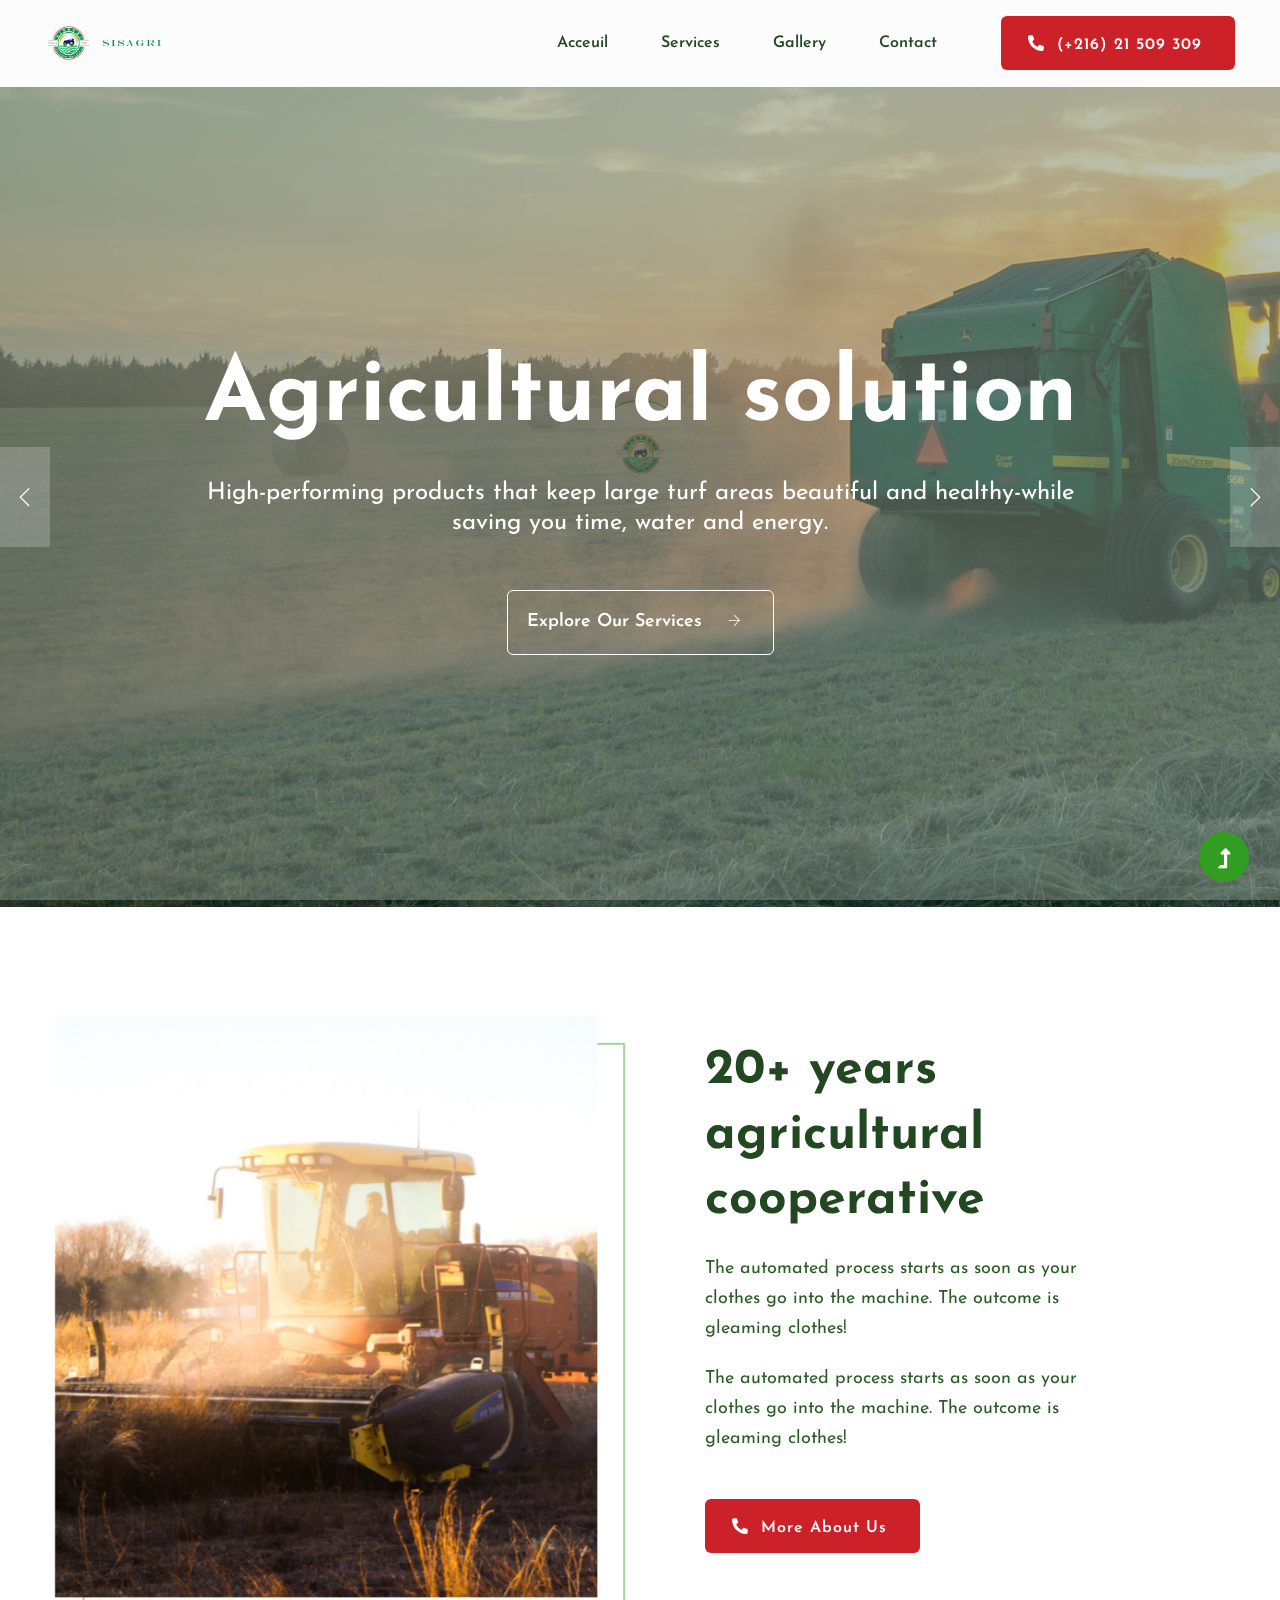
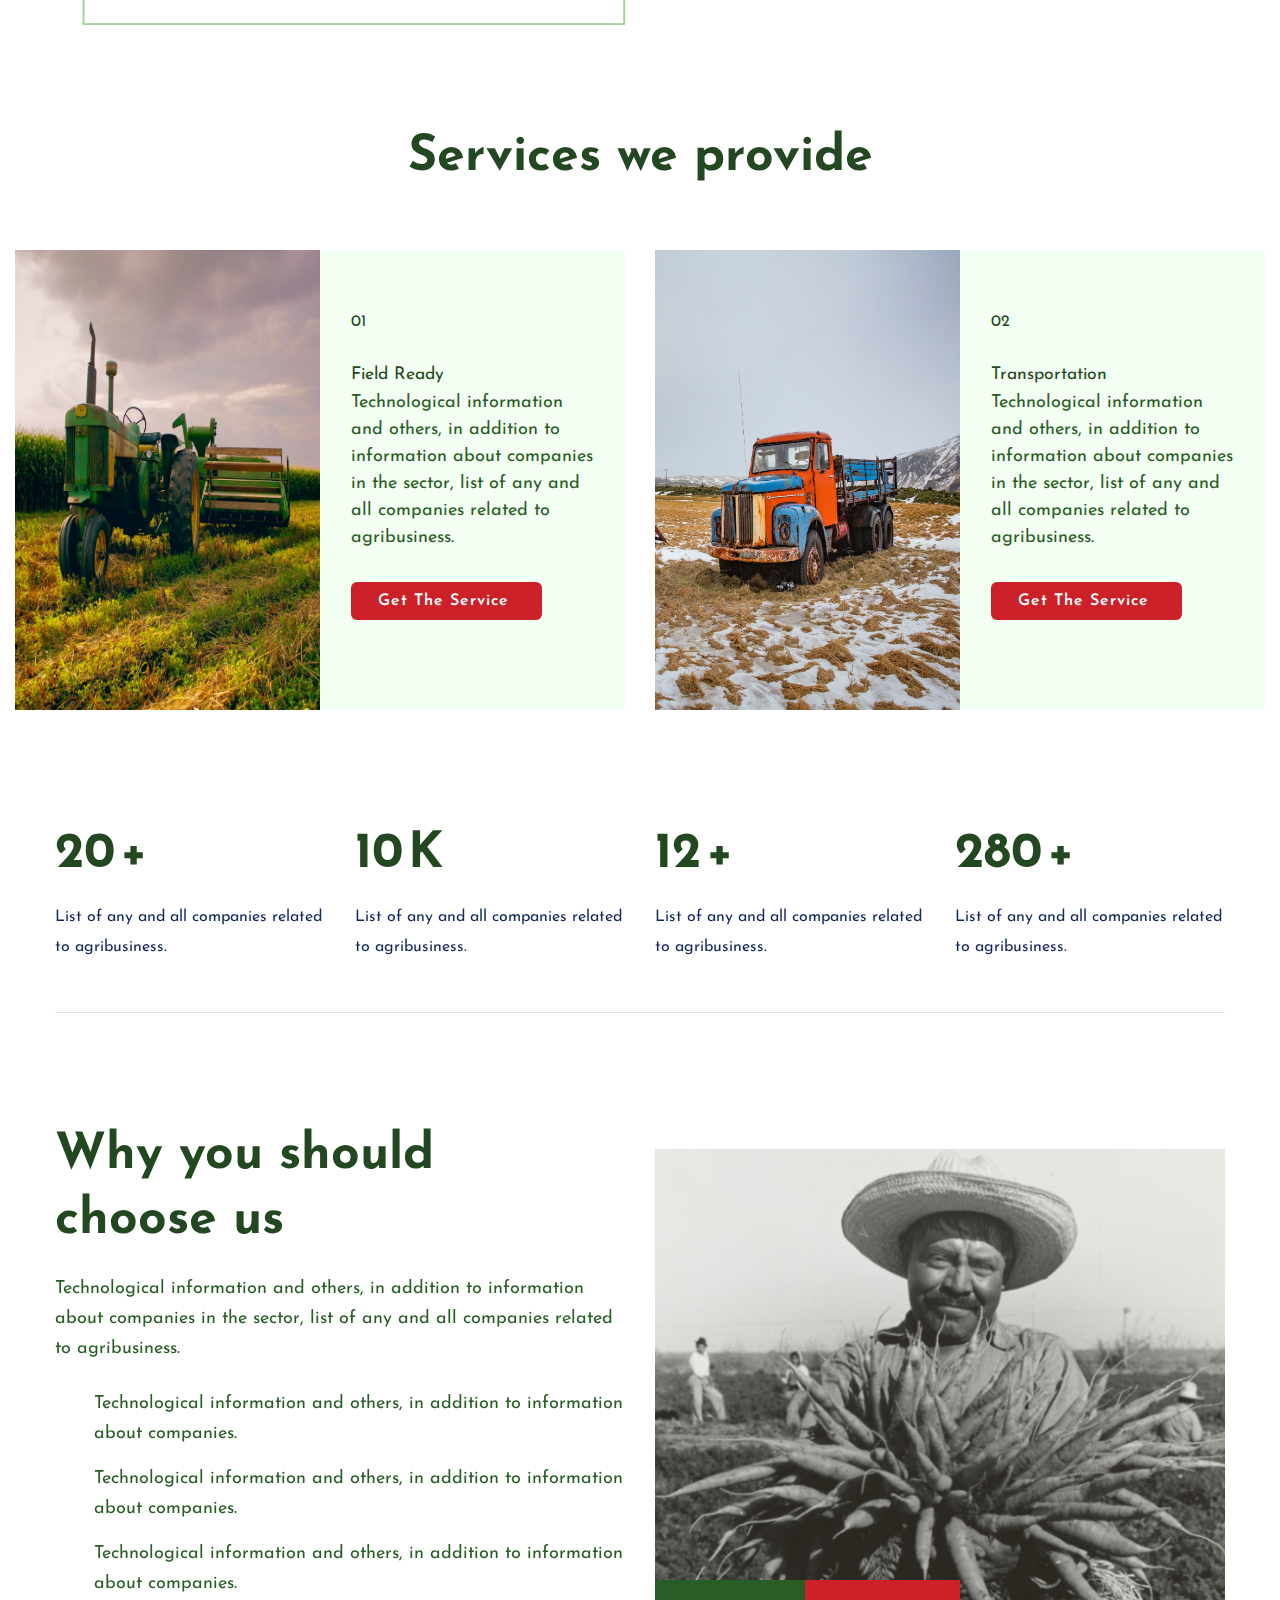
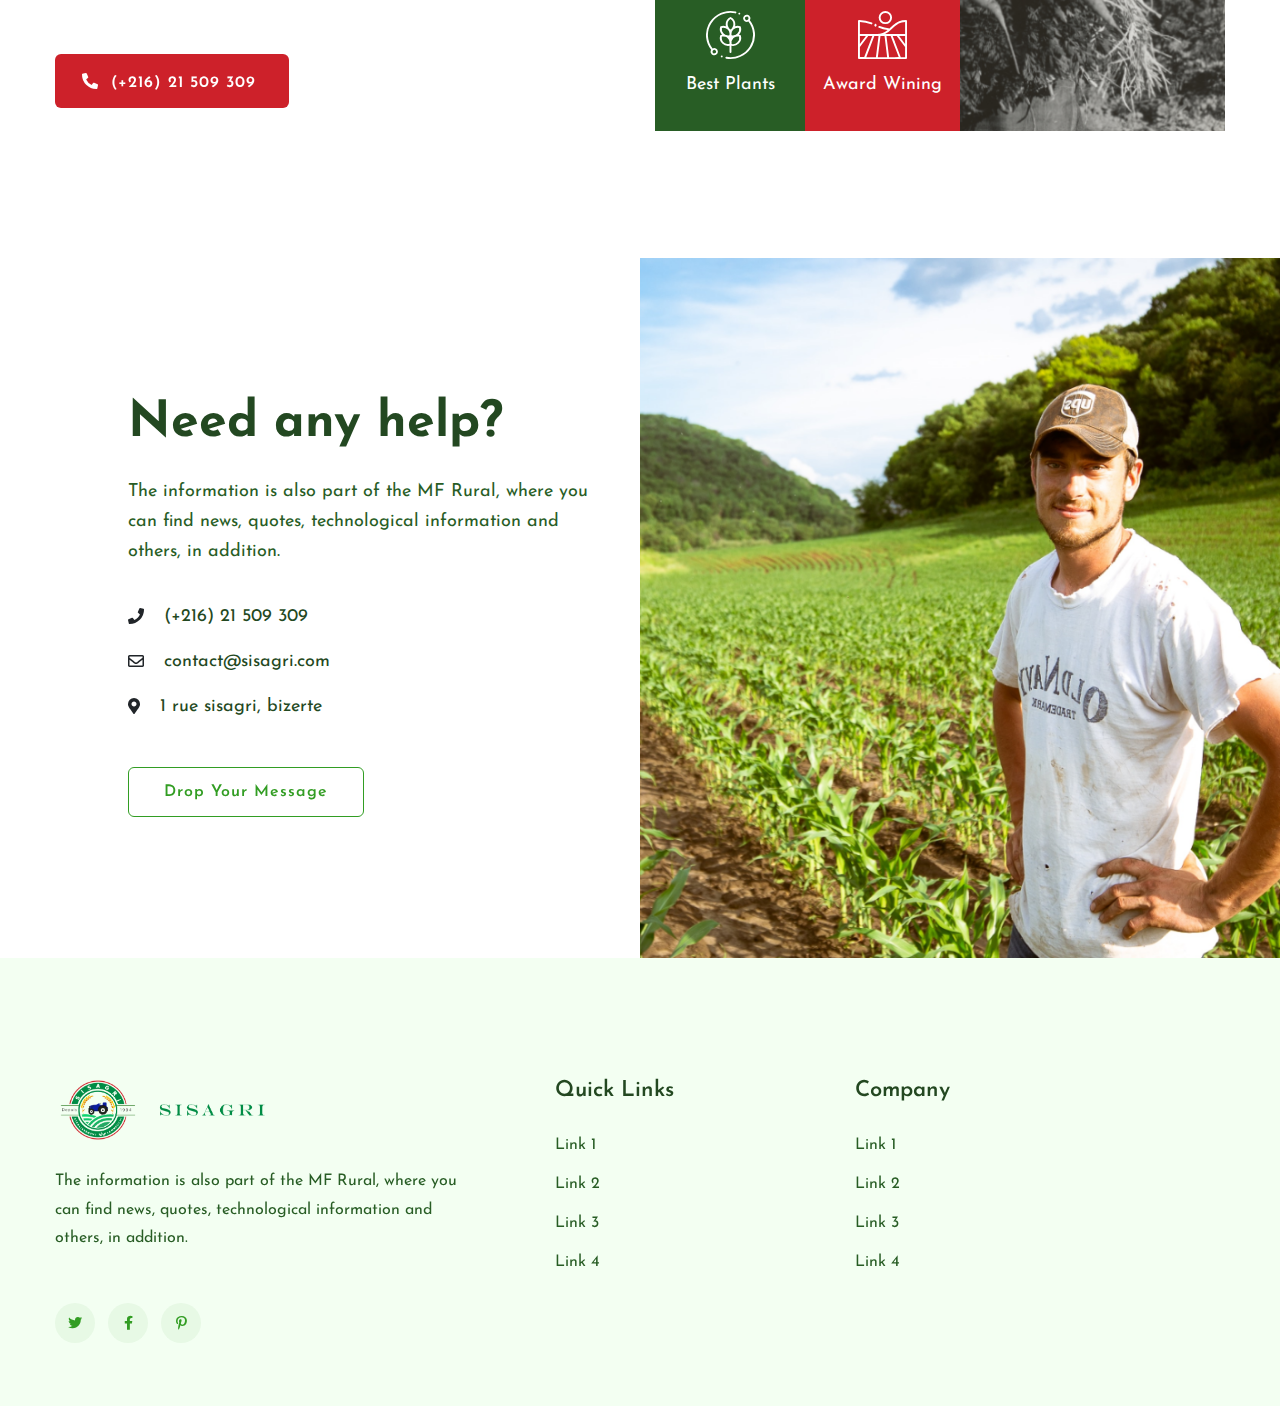
==== index.html @ c93c3f6b "first commit" ====
<!doctype html>
<html class="no-js" lang="zxx">
<head>
    <meta charset="utf-8">
    <meta http-equiv="x-ua-compatible" content="ie=edge">
    <title> Agriculture | Template</title>
    <meta name="description" content="">
    <meta name="viewport" content="width=device-width, initial-scale=1">
    <link rel="manifest" href="site.webmanifest">
    <link rel="shortcut icon" type="image/x-icon" href="assets/img/favicon.png">
    <!-- CSS here -->
    <link rel="stylesheet" href="assets/css/bootstrap.min.css">
    <link rel="stylesheet" href="assets/css/owl.carousel.min.css">
    <link rel="stylesheet" href="assets/css/slicknav.css">
    <link rel="stylesheet" href="assets/css/flaticon.css">
    <link rel="stylesheet" href="assets/css/progressbar_barfiller.css">
    <link rel="stylesheet" href="assets/css/gijgo.css">
    <link rel="stylesheet" href="assets/css/animate.min.css">
    <link rel="stylesheet" href="assets/css/animated-headline.css">
    <link rel="stylesheet" href="assets/css/magnific-popup.css">
    <link rel="stylesheet" href="assets/css/fontawesome-all.min.css">
    <link rel="stylesheet" href="assets/css/themify-icons.css">
    <link rel="stylesheet" href="assets/css/slick.css">
    <link rel="stylesheet" href="assets/css/nice-select.css">
    <link rel="stylesheet" href="assets/css/style.css">
</head>
<body>
    <!-- ? Preloader Start -->
    <div id="preloader-active">
        <div class="preloader d-flex align-items-center justify-content-center">
            <div class="preloader-inner position-relative">
                <div class="preloader-circle"></div>
                <div class="preloader-img pere-text">
                    <img src="assets/img/logo/loader.png" alt="">
                </div>
            </div>
        </div>
    </div>
    <!-- Preloader Start -->
    <header>
        <!-- Header Start -->
        <div class="header-area">
            <div class="main-header ">
                <div class="header-bottom  header-sticky">
                    <div class="container-fluid">
                        <div class="row align-items-center">
                            <!-- Logo -->
                            <div class="col-xl-2 col-lg-2">
                                <div class="logo">
                                    <a href="index.html"><img width="75%" src="assets/img/logo/logo.png" alt=""></a>

                                </div>
                            </div>
                            <div class="col-xl-10 col-lg-10">
                                <div class="menu-wrapper  d-flex align-items-center justify-content-end">
                                    <!-- Main-menu -->
                                    <div class="main-menu d-none d-lg-block">
                                        <nav>
                                            <ul id="navigation">                                                                                          
                                                <li><a href="index.html">Acceuil</a></li>
                                                <li><a href="#">Services</a></li>
                                                <li><a href="elements.html">Gallery</a></li>
                                                <li><a href="#">Contact</a></li>
                                            </ul>
                                        </nav>
                                    </div>
                                    <!-- Header-btn -->
                                    <div class="header-right-btn d-none d-lg-block ml-40">
                                        <a href="tel:0021621509309" class="btn"><i class="fas fa-phone-alt"></i>(+216) 21 509 309</a>
                                    </div>
                                </div>
                            </div> 
                            <!-- Mobile Menu -->
                            <div class="col-12">
                                <div class="mobile_menu d-block d-lg-none"></div>
                            </div>
                        </div>
                    </div>
                </div>
            </div>
        </div>
        <!-- Header End -->
    </header>
    <main>
        <!--? slider Area Start-->
        <section class="slider-area ">
            <div class="slider-active">
                <!-- Single Slider -->
                <div class="single-slider slider-bg1 hero-overly slider-height d-flex align-items-center">
                    <div class="container">
                        <div class="row justify-content-center">
                            <div class="col-xl-10 col-lg-9 col-md-12">
                                <div class="hero__caption text-center">
                                    <h1 data-animation="bounceIn" data-delay="0.2s">Agricultural solution</h1>
                                    <p data-animation="fadeInUp" data-delay="0.4s">High-performing products that keep large turf areas beautiful and healthy-while
                                    saving you time, water and energy.</p>
                                    <a href="#" class="hero-btn" data-animation="fadeInUp" data-delay="0.7s">Explore Our Services<i class="ti-arrow-right"></i></a>
                                </div>
                            </div>
                        </div>
                    </div>          
                </div>
                <!-- Single Slider -->
                <div class="single-slider slider-bg2 hero-overly slider-height d-flex align-items-center">
                    <div class="container">
                        <div class="row justify-content-center">
                            <div class="col-xl-10 col-lg-9 col-md-12">
                                <div class="hero__caption text-center">
                                    <h1 data-animation="bounceIn" data-delay="0.2s">Agricultural solution</h1>
                                    <p data-animation="fadeInUp" data-delay="0.4s">High-performing products that keep large turf areas beautiful and healthy-while
                                    saving you time, water and energy.</p>
                                    <a href="#" class="hero-btn" data-animation="fadeInUp" data-delay="0.7s">Explore Our Services<i class="ti-arrow-right"></i></a>
                                </div>
                            </div>
                        </div>
                    </div>          
                </div>
            </div>
        </section>
        <!-- slider Area End-->
        <!--? About Area  -->
        <section class="about-area2 pb-bottom pb-top">
            <div class="container">
                <div class="row align-items-center">
                    <div class="col-lg-6 col-md-9">
                        <!-- about-img -->
                        <div class="about-img ">
                            <img src="assets/img/gallery/about1.png" alt="">
                        </div>
                    </div>
                    <div class="col-lg-5 col-md-9">
                        <div class="about-caption mb-50">
                            <!-- Section Tittle -->
                            <div class="section-tittle mb-25">
                                <h2>20+ years <br>agricultural<br>cooperative</h2>
                                <p class="mb-20">
                                    The automated process starts as soon as your clothes go into the machine. The outcome is gleaming clothes!
                                </p>
                                <p class="mb-45">The automated process starts as soon as your clothes go into the machine. The outcome is gleaming clothes!</p>
                            </div>
                            <a href="#" class="btn"><i class="fas fa-phone-alt"></i>More About Us</a>
                        </div>
                    </div>
                </div>
            </div>
        </section>
        <!-- About Area End -->
        <!-- ? services-area start-->
        <div class="services-area">
            <div class="container-fluid">
                <div class="row">
                 <div class="col-lg-12">
                    <div class="section-tittle mb-60 text-center">
                        <h2>Services we provide</h2>
                    </div>
                </div>
            </div>
            <div class="row ">
                <div class="col-xl-6">
                    <div class="single-services mb-30">
                        <div class="row no-gutters">
                            <div class="col-xl-6 col-lg-6 col-md-6">
                                <div class="features-img">
                                    <img src="assets/img/gallery/services1.png" alt="">
                                </div>
                            </div>
                            <div class="col-xl-6 col-lg-6 col-md-6">
                                <div class="features-caption">
                                    <span>01</span>
                                    <h3>Field Ready</h3>
                                    <p>Technological information and others, in addition to information about companies in the sector, list of any and all companies related to agribusiness.
                                    </p>
                                    <a href="#" class="btn">Get the Service</a>
                                </div>
                            </div>
                        </div>
                    </div>
                </div>
                <div class="col-xl-6">
                    <div class="single-services mb-30">
                        <div class="row no-gutters">
                            <div class="col-xl-6 col-lg-6 col-md-6">
                                <div class="features-img">
                                    <img src="assets/img/gallery/services2.png" alt="">
                                </div>
                            </div>
                            <div class="col-xl-6 col-lg-6 col-md-6">
                                <div class="features-caption">
                                    <span>02</span>
                                    <h3>Transportation</h3>
                                    <p>Technological information and others, in addition to information about companies in the sector, list of any and all companies related to agribusiness.
                                    </p>
                                    <a href="#" class="btn">Get the Service</a>
                                </div>
                            </div>
                        </div>
                    </div>
                </div>
            </div>
        </div>
    </div>
    <!--? Count Down Start -->
    <div class="count-down-area pt-90 pb-80">
        <div class="container">
            <div class="row justify-content-center ">
                <div class="col-lg-12 col-md-12">
                    <div class="count-down-wrapper border-bottom">
                        <div class="row">
                            <div class="col-lg-3 col-md-6 col-sm-6">
                                <!-- Counter Up -->
                                <div class="single-counter">
                                    <span class="counter ">20</span>
                                    <p class="">+</p>
                                </div>
                                <div class="pera-count mb-50">
                                    <p>List of any and all companies related to agribusiness.</p>
                                </div>
                            </div>
                            <div class="col-lg-3 col-md-6 col-sm-6">
                                <!-- Counter Up -->
                                <div class="single-counter">
                                    <span class="counter ">10</span>
                                    <p class="">K</p>
                                </div>
                                <div class="pera-count mb-50">
                                    <p>List of any and all companies related to agribusiness.</p>
                                </div>
                            </div>
                            <div class="col-lg-3 col-md-6 col-sm-6">
                                <!-- Counter Up -->
                                <div class="single-counter">
                                    <span class="counter ">12</span>
                                    <p class="">+</p>
                                </div>
                                <div class="pera-count">
                                    <p>List of any and all companies related to agribusiness.</p>
                                </div>
                            </div>
                            <div class="col-lg-3 col-md-6 col-sm-6">
                                <!-- Counter Up -->
                                <div class="single-counter">
                                    <span class="counter ">280</span>
                                    <p class="">+</p>
                                </div>
                                <div class="pera-count mb-50">
                                    <p>List of any and all companies related to agribusiness.</p>
                                </div>
                            </div>
                        </div>
                    </div>
                </div>
            </div>
        </div>
    </div>
    <!-- Count Down End -->
    <!--? About Area  -->
    <section class="about-area2 pb-bottom mt-30">
        <div class="container">
            <div class="row align-items-center">
                <div class="col-lg-6 col-md-12">
                    <div class="about-caption about-caption2 mb-50">
                        <!-- Section Tittle -->
                        <div class="section-tittle mb-25">
                            <h2>Why you should<br> choose us</h2>
                            <p class="mb-20">Technological information and others, in addition to information about companies in the sector, list of any and all companies related to agribusiness. </p>
                        </div>
                        <div class="single-features">
                            <div class="features-icon">
                                <img src="assets/img/icon/right-icon.svg" alt="">
                            </div>
                            <div class="features-caption">
                                <p>Technological information and others, in addition to information about companies.</p>
                            </div>
                        </div>
                        <div class="single-features">
                            <div class="features-icon">
                                <img src="assets/img/icon/right-icon.svg" alt="">
                            </div>
                            <div class="features-caption">
                                <p>Technological information and others, in addition to  information about companies.</p>
                            </div>
                        </div>
                        <div class="single-features mb-40">
                            <div class="features-icon">
                                <img src="assets/img/icon/right-icon.svg" alt="">
                            </div>
                            <div class="features-caption">
                                <p>Technological information and others, in addition to information about companies.</p>
                            </div>
                        </div>
                        <a href="tel:0021621509309" class="btn"><i class="fas fa-phone-alt"></i>(+216) 21 509 309</a>
                    </div>
                </div>
                <div class="col-lg-6 col-md-12">
                    <!-- about-img -->
                    <div class="about-img about-img2  ">
                        <img src="assets/img/gallery/about2.png" alt="">
                        <!-- img cap -->
                        <div class="info-man text-center">
                            <div class="head-cap">
                                <img src="assets/img/icon/agronomy.svg" alt="">
                                <p>Best Plants</p>
                            </div>
                        </div>
                        <!-- img cap -->
                        <div class="info-man info-man2 text-center">
                            <div class="head-cap">
                                <img src="assets/img/icon/fields.svg" alt="">
                                <p>Award Wining</p>
                            </div>
                        </div>
                    </div>
                </div>
            </div>
        </div>
    </section>
    <!-- About Area End -->

    <!--  services-area End-->
    <!-- ? services-area start-->
<!--  services-area End-->
<!--All startups Start -->
<div class="all-starups-area fix">
    <!-- left Contents -->
    <div class="starups">
        <div class="starups-details">
            <!-- Section Tittle -->
            <div class="section-tittle mb-35">
                <h2>Need any help?</h2>
                <p>The information is also part of the MF Rural, where you can find news, quotes, technological information and others, in addition.</p>
            </div>
            <!-- Details -->
            <div class="starups-list mb-30">
                <ul>
                    <li>
                        <i class="fas fa-phone"></i>
                    </li>
                    <li>
                        <p>(+216) 21 509 309</p>
                    </li>
                </ul>
                <ul>
                    <li>
                        <i class="far fa-envelope"></i>
                    </li>
                    <li>
                        <p>contact@sisagri.com</p>
                    </li>
                </ul>
                <ul>
                    <li>
                        <i class="fas fa-map-marker-alt"></i>
                    </li>
                    <li>
                        <p>1 rue sisagri, bizerte</p>
                    </li>
                </ul>
            </div>
            <a href="#" class="border-btn">Drop Your Message</a>
        </div>
    </div>
    <!--Right Contents  -->
    <div class="starups-img"></div>
</div>
<!--All startups End -->
</main>
<footer>
 <div class="footer-wrappper">
    <!-- Footer Start-->
    <div class="footer-area footer-padding">
        <div class="container">
            <div class="row">
                <div class="col-xl-5 col-lg-5 col-md-6 col-sm-8">
                    <div class="single-footer-caption mb-50">
                        <div class="single-footer-caption mb-30">
                            <!-- logo -->
                            <div class="footer-logo mb-25">
                                <a href="index.html"><img width="50%" src="assets/img/logo/logo2_footer.png" alt=""></a>
                            </div>
                            <div class="footer-tittle">
                                <div class="footer-pera">
                                    <p>The information is also part of the MF Rural, where you can find news, quotes, technological information and others, in addition.</p>
                                </div>
                            </div>
                            <!-- social -->
                            <div class="footer-social">
                                <a href="#"><i class="fab fa-twitter"></i></a>
                                <a href=""><i class="fab fa-facebook-f"></i></a>
                                <a href="#"><i class="fab fa-pinterest-p"></i></a>
                            </div>
                        </div>
                    </div>
                </div>
                <div class="col-xl-3 col-lg-3 col-md-3 col-sm-4">
                    <div class="single-footer-caption mb-50">
                        <div class="footer-tittle">
                            <h4>Quick Links</h4>
                            <ul>
                                <li><a href="#">Link 1</a></li>
                                <li><a href="#">Link 2</a></li>
                                <li><a href="#">Link 3</a></li>
                                <li><a href="#">Link 4</a></li>
                            </ul>
                        </div>
                    </div>
                </div>
                <div class="col-xl-3 col-lg-3 col-md-3 col-sm-6">
                    <div class="single-footer-caption mb-50">
                        <div class="footer-tittle">
                            <h4>Company</h4>
                            <ul>
                                <li><a href="#">Link 1</a></li>
                                <li><a href="#">Link 2</a></li>
                                <li><a href="#">Link 3</a></li>
                                <li><a href="#">Link 4</a></li>
                        </div>
                    </div>
                </div>
            </div>
        </div>
    </div>

  </div>
</footer>

<!-- Scroll Up -->
<div id="back-top" >
    <a title="Go to Top" href="#"> <i class="fas fa-level-up-alt"></i></a>
</div>

<!-- JS here -->
<script src="./assets/js/vendor/modernizr-3.5.0.min.js"></script>
<!-- Jquery, Popper, Bootstrap -->
<script src="./assets/js/vendor/jquery-1.12.4.min.js"></script>
<script src="./assets/js/popper.min.js"></script>
<script src="./assets/js/bootstrap.min.js"></script>
<!-- Jquery Mobile Menu -->
<script src="./assets/js/jquery.slicknav.min.js"></script>

<!-- Jquery Slick , Owl-Carousel Plugins -->
<script src="./assets/js/owl.carousel.min.js"></script>
<script src="./assets/js/slick.min.js"></script>
<!-- One Page, Animated-HeadLin -->
<script src="./assets/js/wow.min.js"></script>
<script src="./assets/js/animated.headline.js"></script>
<script src="./assets/js/jquery.magnific-popup.js"></script>

<!-- Date Picker -->
<script src="./assets/js/gijgo.min.js"></script>
<!-- Nice-select, sticky -->
<script src="./assets/js/jquery.nice-select.min.js"></script>
<script src="./assets/js/jquery.sticky.js"></script>
<!-- Progress -->
<script src="./assets/js/jquery.barfiller.js"></script>

<!-- counter , waypoint,Hover Direction -->
<script src="./assets/js/jquery.counterup.min.js"></script>
<script src="./assets/js/waypoints.min.js"></script>
<script src="./assets/js/jquery.countdown.min.js"></script>
<script src="./assets/js/hover-direction-snake.min.js"></script>

<!-- contact js -->
<script src="./assets/js/contact.js"></script>
<script src="./assets/js/jquery.form.js"></script>
<script src="./assets/js/jquery.validate.min.js"></script>
<script src="./assets/js/mail-script.js"></script>
<script src="./assets/js/jquery.ajaxchimp.min.js"></script>

<!-- Jquery Plugins, main Jquery -->	
<script src="./assets/js/plugins.js"></script>
<script src="./assets/js/main.js"></script>

</body>
</html>
---- assets/css/flaticon.css ----
/*
  	Flaticon icon font: Flaticon
  	Creation date: 02/06/2020 05:24
  	*/

@font-face {
  font-family: "Flaticon";
  src: url("../fonts/Flaticon.eot");
  src: url("../fonts/Flaticon.eot?#iefix") format("embedded-opentype"),
       url("../fonts/Flaticon.woff2") format("woff2"),
       url("../fonts/Flaticon.woff") format("woff"),
       url("../fonts/Flaticon.ttf") format("truetype"),
       url("../fonts/Flaticon.svg#Flaticon") format("svg");
  font-weight: normal;
  font-style: normal;
}

@media screen and (-webkit-min-device-pixel-ratio:0) {
  @font-face {
    font-family: "Flaticon";
    src: url("../fonts/Flaticon.svg#Flaticon") format("svg");
  }
}

[class^="flaticon-"]:before, [class*=" flaticon-"]:before,
[class^="flaticon-"]:after, [class*=" flaticon-"]:after {   
  font-family: Flaticon;
font-style: normal;
}

.flaticon-null:before { content: "\f100"; }
.flaticon-null-1:before { content: "\f101"; }
.flaticon-gear:before { content: "\f102"; }
.flaticon-think:before { content: "\f103"; }
---- assets/css/progressbar_barfiller.css ----
/* Custom Code skills */
.single-skill{
  display: flex;
}

.single-skill span {
	color: #79838b;
	font-size: 13px;
	font-weight: 300;
	letter-spacing: 0;
	margin-bottom: 14px;
	display: block;
}
.single-skill .bar-progress {
	width: 100%;
}
.single-skill .bar-title {
  width: 20%;
  margin-bottom: 19px;
}

.skills-content {
  padding-top: 200px;
  padding-left: 70px;
}

.skills-shape-bg {
  height: 651px;
  width: 868px;
  position: absolute;
  content: "";
  border: 2px solid #4d4d4d;
  left: 40%;
  top: 255px;
}

.skills-shape-bg::before {
  position: absolute;
  content: "";
  height: 465px;
  width: 300px;
  border: 2px solid #4d4d4d;
  left: -35%;
  top: 50%;
  transform: translateY(-50%);
  border-right: 0;
}



/* Default */
.barfiller {
	width: 100%;
	height: 10px;
	background: #f6f9fc;
  position: relative;
  border-radius: 5px;
}

.barfiller .fill {
  display: block;
  position: relative;
  width: 0px;
  height: 100%;
  background: #333;
  z-index: 1;
  border-radius: 5px;
}

.barfiller .tipWrap { display: none; }

.barfiller .tip {
  margin-top: -28px;
  padding: 2px 4px;
  font-size: 16px;
  color: #09cc7f;
  left: 0px;
  position: absolute;
  z-index: 2;
  background: transparent;
  font-weight: 800;
}

.barfiller .tip:after {
  border: solid;
  border-color: rgba(0,0,0,.8) transparent;
  border-width: 6px 6px 0 6px;
  content: "";
  display: block;
  position: absolute;
  left: 9px;
  top: 100%;
  z-index: 9;
  display: none;
  
}
---- assets/css/gijgo.css ----
.gj-button {
    background-color: #f5f5f5;
    border: 1px solid #ddd;
    color: #000;
    border-radius: 3px;
    padding: 6px 10px;
    cursor: pointer;
}

.gj-unselectable {
    -webkit-touch-callout: none;
    -webkit-user-select: none;
    -khtml-user-select: none;
    -moz-user-select: none;
    -ms-user-select: none;
    user-select: none;
}

.gj-row {
    display: -webkit-box;
    display: -ms-flexbox;
    display: flex;
    -ms-flex-wrap: wrap;
    flex-wrap: wrap;
}

.gj-margin-left-5 {
    margin-left: 5px;
}

.gj-margin-left-10 {
    margin-left: 10px;
}

.gj-width-full {
    width: 100%;
}

.gj-cursor-pointer {
    cursor: pointer;
}

.gj-text-align-center {
    text-align: center;
}

.gj-font-size-16 {
    font-size: 16px;
}

.gj-hidden {
    display: none;
}

/** Material Design */
.gj-button-md {
    background: 0 0;
    border: none;
    border-radius: 2px;
    color: rgba(0, 0, 0, 0.87);
    position: relative;
    height: 36px;
    margin: 0;
    min-width: 64px;
    padding: 0 16px;
    display: inline-block;
    font-family: "Roboto","Helvetica","Arial",sans-serif;
    font-size: 1rem;
    font-weight: 500;
    text-transform: uppercase;
    letter-spacing: 0;
    overflow: hidden;
    will-change: box-shadow;
    transition: box-shadow .2s cubic-bezier(.4,0,1,1),background-color .2s cubic-bezier(.4,0,.2,1),color .2s cubic-bezier(.4,0,.2,1);
    outline: none;
    cursor: pointer;
    text-decoration: none;
    text-align: center;
    line-height: 36px;
    vertical-align: middle;
    overflow: hidden;
    -webkit-user-select: none;
    -moz-user-select: none;
    -ms-user-select: none;
    user-select: none;
}

.gj-button-md:hover {
    background-color: rgba(158,158,158,.2);
}

.gj-button-md:disabled {
    color: rgba(0,0,0,.26);
    background: 0 0;
}

.gj-button-md .material-icons,
.gj-button-md .gj-icon {
    vertical-align: middle;
    /*font-size: 1.3rem;
    margin-right: 4px;*/
}

.gj-button-md.gj-button-md-icon {
    width: 24px;
    height: 31px;
    min-width: 24px;
    padding: 0px;
    display: table;
}

.gj-button-md.gj-button-md-icon .material-icons,
.gj-button-md.gj-button-md-icon .gj-icon {
    display: table-cell;
    margin-right: 0px;
    width: 24px;
    height: 24px;
}

.gj-button-md.active {
    background-color: rgba(158,158,158,.4);
}

.gj-button-md-group {
    position: relative;
    display: inline-block;
    vertical-align: middle;
}
.gj-textbox-md {
	/* border: none; */
	/* border-bottom: 1px solid rgba(0,0,0,.42); */
	display: block;
	font-family: "Helvetica","Arial",sans-serif;
	font-size: 16px;
	line-height: 16px;
	/* padding: 4px 0px; */
	margin: 0;
	/* width: 100%; */
	background: 0 0;
	/* text-align: ; */
	color: rgba(0,0,0,.87);
	padding-left: 44px;
	border: 1px solid #dca73a;
	/* padding: 15px 15px; */
	/* text-align: center; */
	width: 177px;
	height: 55px;
	border-radius: 5px;
}
.gj-textbox-md:focus,
.gj-textbox-md:active {
    /* border-bottom: 2px solid rgba(0,0,0,.42); */
    outline: none;
}

.gj-textbox-md::placeholder {
    color: #8e8e8e;
}

.gj-textbox-md:-ms-input-placeholder {
    color: #8e8e8e;
}

.gj-textbox-md::-ms-input-placeholder {
    color: #8e8e8e;
}

.gj-md-spacer-24 {
    min-width: 24px;
    width: 24px;
    display: inline-block;
}

.gj-md-spacer-32 {
    min-width: 32px;
    width: 32px;
    display: inline-block;
}

.gj-modal {
    position: fixed;
    top: 0;
    right: 0;
    bottom: 0;
    left: 0;
    z-index: 1203;
    display: none;
    overflow: hidden;
    -webkit-overflow-scrolling: touch;
    outline: 0;
    background-color: rgba(0, 0, 0, 0.54118);
    transition: 200ms ease opacity;
    will-change: opacity;
}

/* List */
ul.gj-list li [data-role="wrapper"] {
    display: table;
    width: 100%;
}

ul.gj-list li [data-role="checkbox"] {
    display: table-cell;
    vertical-align:middle;
    text-align:center;
}

ul.gj-list li [data-role="image"] {
    display: table-cell;
    vertical-align:middle;
    text-align:center;
}

ul.gj-list li [data-role="display"] {
    display: table-cell;
    vertical-align:middle;
    cursor: pointer;
}

ul.gj-list li [data-role="display"]:empty:before {
  content: "\200b"; /* unicode zero width space character */
}

/* List - Bootstrap */
ul.gj-list-bootstrap {
    padding-left: 0px;
    margin-bottom: 0px;
}

ul.gj-list-bootstrap li {
    padding: 0px;
}

ul.gj-list-bootstrap li [data-role="wrapper"] {
    padding: 0px 10px;
}

ul.gj-list-bootstrap li [data-role="checkbox"] {
    width: 24px;
    padding: 3px;
}

ul.gj-list-bootstrap li [data-role="image"] {
    width: 24px;
    height: 24px;
}

ul.gj-list-bootstrap li [data-role="display"] {
    padding: 8px 0px 8px 4px;
}

.list-group-item.active ul li, .list-group-item.active:focus ul li, .list-group-item.active:hover ul li {
    text-shadow: none;
    color:initial;
}

/* List - Material Design */
ul.gj-list-md {
    padding: 0px;
    list-style: none;
    list-style-type: none;
    line-height: 24px;
    letter-spacing: 0;
    color: #616161; /* Gray 700 */
}

ul.gj-list-md li {
    display: list-item;
    list-style-type: none;
    padding: 0px;
    min-height: unset;
    box-sizing: border-box;
    align-items: center;
    cursor: default;
    overflow: hidden;

    font-family: "Roboto","Helvetica","Arial",sans-serif;
    font-size: 16px;
    font-weight: 400;
    letter-spacing: .04em;
    line-height: 1;
    
    -webkit-flex-direction: row;
    -ms-flex-direction: row;
    flex-direction: row;
    -webkit-flex-wrap: nowrap;
    -ms-flex-wrap: nowrap;
    flex-wrap: nowrap;
}

ul.gj-list-md li [data-role="checkbox"] {
    height: 24px;
    width: 24px;
}

ul.gj-list-md li [data-role="image"] {
    height: 24px;
    width: 24px;
}

ul.gj-list-md li [data-role="display"] {
    padding: 8px 0px 8px 5px;
    order: 0;
    flex-grow: 2;
    text-decoration: none;
    box-sizing: border-box;
    align-items: center;
    text-align: left;
    color: rgba(0,0,0,.87);
}

ul.gj-list-md li.disabled>[data-role="wrapper"]>[data-role="display"] {
    color: #9E9E9E; /* Gray 500 */
}

.gj-list-md-active {
    background: #e0e0e0;
    color: #3f51b5;
}


/* Picker */
.gj-picker {
    position: absolute;
    z-index: 1203;
    background-color: #fff;
}

.gj-picker .selected {
    color: #fff;
}

/* Material Design */
.gj-picker-md {
    font-family: "Roboto","Helvetica","Arial",sans-serif;
    font-size: 16px;
    font-weight: 400;
    letter-spacing: .04em;
    line-height: 1;
    color: rgba(0,0,0,.87);
    border: 1px solid #E0E0E0;
}

.gj-modal .gj-picker-md {
    border: 0px;
}

.gj-picker-md [role="header"] {
    color: rgba(255, 255, 255, 0.54);
    display: flex;
    background: #2196f3;
    align-items: baseline;
    user-select: none;
    justify-content: center;
}

.gj-picker-md [role="footer"] {
    float: right;
    padding: 10px;
}

.gj-picker-md [role="footer"] button.gj-button-md {
    color: #2196f3;
    font-weight: bold;
    font-size: 13px;
}

/* Bootstrap */
.gj-picker-bootstrap {
    border-radius: 4px;
    border: 1px solid #E0E0E0;
}

.gj-picker-bootstrap .selected {
    color: #888;
}

.gj-picker-bootstrap [role="header"] {
    background: #eee;
    color: #AAA;
}
@font-face {
    font-family: 'gijgo-material';
    src: url('../fonts/gijgo-material.eot?235541');
    src: url('../fonts/gijgo-material.eot?235541#iefix') format('embedded-opentype'), url('../fonts/gijgo-material.ttf?235541') format('truetype'), url('../fonts/gijgo-material.woff?235541') format('woff'), url('../fonts/gijgo-material.svg?235541#gijgo-material') format('svg');
    font-weight: normal;
    font-style: normal;
}

.gj-icon {
    /* use !important to prevent issues with browser extensions that change fonts */
    font-family: 'gijgo-material' !important;
    font-size: 24px;
    speak: none;
    font-style: normal;
    font-weight: normal;
    font-variant: normal;
    text-transform: none;
    line-height: 1;
    /* Enable Ligatures ================ */
    letter-spacing: 0;
    -webkit-font-feature-settings: "liga";
    -moz-font-feature-settings: "liga=1";
    -moz-font-feature-settings: "liga";
    -ms-font-feature-settings: "liga" 1;
    font-feature-settings: "liga";
    -webkit-font-variant-ligatures: discretionary-ligatures;
    font-variant-ligatures: discretionary-ligatures;
    /* Better Font Rendering =========== */
    -webkit-font-smoothing: antialiased;
    -moz-osx-font-smoothing: grayscale;
}

.gj-icon.undo:before {
    content: "\e900";
}

.gj-icon.vertical-align-top:before {
    content: "\e901";
}

.gj-icon.vertical-align-center:before {
    content: "\e902";
}

.gj-icon.vertical-align-bottom:before {
    content: "\e903";
}

.gj-icon.arrow-dropup:before {
    content: "\e904";
}

.gj-icon.clock:before {
    content: "\e905";
}

.gj-icon.refresh:before {
    content: "\e906";
}

.gj-icon.last-page:before {
    content: "\e907";
}

.gj-icon.first-page:before {
    content: "\e908";
}

.gj-icon.cancel:before {
    content: "\e909";
}

.gj-icon.clear:before {
    content: "\e90a";
}

.gj-icon.check-circle:before {
    content: "\e90b";
}

.gj-icon.delete:before {
    content: "\e90c";
}

.gj-icon.arrow-upward:before {
    content: "\e90d";
}

.gj-icon.arrow-forward:before {
    content: "\e90e";
}

.gj-icon.arrow-downward:before {
    content: "\e90f";
}

.gj-icon.arrow-back:before {
    content: "\e910";
}

.gj-icon.list-numbered:before {
    content: "\e911";
}

.gj-icon.list-bulleted:before {
    content: "\e912";
}

.gj-icon.indent-increase:before {
    content: "\e913";
}

.gj-icon.indent-decrease:before {
    content: "\e914";
}

.gj-icon.redo:before {
    content: "\e915";
}

.gj-icon.align-right:before {
    content: "\e916";
}

.gj-icon.align-left:before {
    content: "\e917";
}

.gj-icon.align-justify:before {
    content: "\e918";
}

.gj-icon.align-center:before {
    content: "\e919";
}

.gj-icon.strikethrough:before {
    content: "\e91a";
}

.gj-icon.italic:before {
    content: "\e91b";
}

.gj-icon.underlined:before {
    content: "\e91c";
}

.gj-icon.bold:before {
    content: "\e91d";
}

.gj-icon.arrow-dropdown:before {
    content: "\e91e";
}

.gj-icon.done:before {
    content: "\e91f";
}

.gj-icon.pencil:before {
    content: "\e920";
}

.gj-icon.minus:before {
    content: "\e921";
}

.gj-icon.plus:before {
    content: "\e922";
}

.gj-icon.chevron-up:before {
    content: "\e923";
}

.gj-icon.chevron-right:before {
    content: "\e924";
}

.gj-icon.chevron-down:before {
    content: "\e925";
}

.gj-icon.chevron-left:before {
    content: "\e926";
}

.gj-icon.event:before {
    content: "\e927";
}
.gj-draggable {
    cursor: move;
}
.gj-resizable-handle {
    position: absolute;
    font-size: 0.1px;
    display: block;
    -ms-touch-action: none;
    touch-action: none;
    z-index: 1203;
}

.gj-resizable-n {
    cursor: n-resize;
    height: 7px;
    width: 100%;
    top: -5px;
    left: 0;
}
.gj-resizable-e {
    cursor: e-resize;
    width: 7px;
    right: -5px;
    top: 0;
    height: 100%;
}
.gj-resizable-s {
    cursor: s-resize;
    height: 7px;
    width: 100%;
    bottom: -5px;
    left: 0;
}
.gj-resizable-w {
	cursor: w-resize;
	width: 7px;
	left: -5px;
	top: 0;
	height: 100%;
}
.gj-resizable-se {
	cursor: se-resize;
	width: 12px;
	height: 12px;
	right: 1px;
	bottom: 1px;
}
.gj-resizable-sw {
	cursor: sw-resize;
	width: 9px;
	height: 9px;
	left: -5px;
	bottom: -5px;
}
.gj-resizable-nw {
	cursor: nw-resize;
	width: 9px;
	height: 9px;
	left: -5px;
	top: -5px;
}
.gj-resizable-ne {
	cursor: ne-resize;
	width: 9px;
	height: 9px;
	right: -5px;
	top: -5px;
}

.gj-dialog-footer {
    position: absolute;
    bottom: 0px;
    width: 100%;
    margin-top: 0px;
}

.gj-dialog-scrollable [data-role="body"] {
    overflow-x: hidden;
    overflow-y: scroll;
}

/** Bootstrap 3 **/
.gj-dialog-bootstrap {
    overflow: hidden;
    z-index: 1202;
}

.gj-dialog-bootstrap [data-role="title"] {
    display: inline;
}
.gj-dialog-bootstrap [data-role="close"] {
    line-height: 1.42857143;
}

/** Bootstrap 4 **/
.gj-dialog-bootstrap4 {
    overflow: hidden;
    z-index: 1202;
}

.gj-dialog-bootstrap4 [data-role="title"] {
    display: inline;
}
.gj-dialog-bootstrap4 [data-role="close"] {
    line-height: 1.5;
}

/** Material Design **/
.gj-dialog-md {
    background-color: #FFF;
    overflow: hidden;
    border: none;
    box-shadow: 0 11px 15px -7px rgba(0,0,0,.2), 0 24px 38px 3px rgba(0,0,0,.14), 0 9px 46px 8px rgba(0,0,0,.12);
    box-sizing: border-box;
    position: relative;
    display: -webkit-box;
    display: -webkit-flex;
    display: -ms-flexbox;
    display: flex;
    -webkit-box-orient: vertical;
    -webkit-box-direction: normal;
    -webkit-flex-direction: column;
    -ms-flex-direction: column;
    flex-direction: column;
    -webkit-background-clip: padding-box;
    background-clip: padding-box;
    outline: 0;
    z-index: 1202;
}

.gj-dialog-md-header {
    padding: 24px 24px 0px 24px;
    font-family: "Roboto","Helvetica","Arial",sans-serif;
}

.gj-dialog-md-title {
    margin: 0;
    font-weight: 400;
    display: inline;
    line-height: 28px;
    font-size: 20px;
}

.gj-dialog-md-close {
    -webkit-appearance: none;
    padding: 0;
    cursor: pointer;
    background: 0 0;
    border: 0;
    float: right;
    line-height: 28px;
    font-size: 28px;
}

.gj-dialog-md-body {
    padding: 20px 24px 24px 24px;
    color: rgba(0,0,0,.54);
    font-family: "Helvetica","Arial",sans-serif;
    font-size: 14px;
    font-weight: 400;
    line-height: 20px;
}

.gj-dialog-md-footer {
    padding: 8px 8px 8px 24px;
    display: -webkit-flex;
    display: -ms-flexbox;
    display: flex;
    -webkit-flex-direction: row-reverse;
    -ms-flex-direction: row-reverse;
    flex-direction: row-reverse;
    -webkit-flex-wrap: wrap;
    -ms-flex-wrap: wrap;
    flex-wrap: wrap;

    box-sizing: border-box;
}

.gj-dialog-md-footer>*:first-child {
    margin-right: 0;
}

.gj-dialog-md-footer>* {
    margin-right: 8px;
    height: 36px;
}
DIV.gj-grid-wrapper {
    margin: auto;
    position: relative;
    clear:both;
    z-index: 1;
}

TABLE.gj-grid {
    margin: auto;    
    border-collapse: collapse;
    width: 100%;
    table-layout: fixed;
}

TABLE.gj-grid THEAD TH [data-role="selectAll"] {
    margin: auto;
}

TABLE.gj-grid THEAD TH [data-role="title"] {
    display: inline-block;
}

TABLE.gj-grid THEAD TH [data-role="sorticon"] {
    display: inline-block;
}

TABLE.gj-grid THEAD TH {
    overflow: hidden;
    text-overflow: ellipsis;
}

TABLE.gj-grid.autogrow-header-row THEAD TH {
    overflow: auto;
    text-overflow: initial;
    white-space: pre-wrap;
    -ms-word-break: break-word;
    word-break: break-word;
}

TABLE.gj-grid > tbody > tr > td {
    overflow: hidden;
    position: relative;
}

table.gj-grid tbody div[data-role="display"] {
    vertical-align: middle;
    text-indent: 0;
    white-space: pre-wrap;
    -ms-word-break: break-word;
    word-break: break-word;
}

table.gj-grid.fixed-body-rows tbody div[data-role="display"] {
    overflow: hidden;
    text-overflow: ellipsis;
    white-space: nowrap;
    -ms-word-break: initial;
    word-break: initial;
}

table.gj-grid tfoot DIV[data-role="display"] {
    vertical-align: middle;
    text-indent: 0;
    display: flex;
}

TABLE.gj-grid .fa {
    padding: 2px;
}

TABLE.gj-grid > tbody > tr > td > div {
    padding: 2px;
    overflow: hidden;
}

DIV.gj-grid-wrapper DIV.gj-grid-loading-cover
{
    background: #BBBBBB;
    opacity: 0.5;
    position: absolute;
    vertical-align: middle;
}

DIV.gj-grid-wrapper DIV.gj-grid-loading-text
{
    position: absolute;
    font-weight: bold;
}

/* Bootstrap Theme */
table.gj-grid-bootstrap thead th {
    background-color: #f5f5f5;
    vertical-align:middle;
}

table.gj-grid-bootstrap thead th [data-role="sorticon"] {
    margin-left: 5px;
}

table.gj-grid-bootstrap thead th [data-role="sorticon"] i.gj-icon,
table.gj-grid-bootstrap thead th [data-role="sorticon"] i.material-icons {
    position: absolute;
    font-size: 20px;
    top: 15px;
}

table.gj-grid-bootstrap tbody tr td div[data-role="display"] {
    padding: 0px;
}

.gj-grid-bootstrap-4 .gj-checkbox-bootstrap {
    display: inline-block;
    padding-top: 2px;
}

.gj-grid-bootstrap-4 tbody tr.active {
    background-color: rgba(0,0,0,.075);
}

/* Material Design Theme */
.gj-grid-md {
    position: relative;
    border: 1px solid #e0e0e0;
    border-collapse: collapse;
    white-space: nowrap;
    font-size: 13px;
    font-family: "Roboto","Helvetica","Arial",sans-serif;
    background-color: #fff;
}

.gj-grid-md td:first-of-type, .gj-grid-md th:first-of-type {
    padding-left: 24px;
}

.gj-grid-md th {
    position: relative;
    vertical-align: bottom;
    font-weight: 700;
    line-height: 31px;
    letter-spacing: 0;
    height: 56px;
    font-size: 12px;
    color: rgba(0,0,0,.54);
    padding-bottom: 8px;
    box-sizing: border-box;
    padding: 12px 18px;
    text-align: right;
}

.gj-grid-md td {
    position: relative;
    height: 48px;
    border-top: 1px solid #e0e0e0;
    border-bottom: 1px solid #e0e0e0;
    padding: 12px 18px;
    box-sizing: border-box;
    text-align: left;
    color: rgba(0,0,0,.87);
}

.gj-grid-md tbody tr {
    position: relative;
    height: 48px;
    transition-duration: .28s;
    transition-timing-function: cubic-bezier(.4,0,.2,1);
    transition-property: background-color;
}

.gj-grid-md tbody tr:hover {
    background-color: #EEEEEE; /* Gray 200 */
}

.gj-grid-md tbody tr.gj-grid-md-select {
    background-color: #F5F5F5; /* Grey 100 */
}


table.gj-grid-md thead th [data-role="sorticon"] {
    margin-left: 5px;
}

table.gj-grid-md thead th [data-role="sorticon"] i.gj-icon,
table.gj-grid-md thead th [data-role="sorticon"] i.material-icons {
    position: absolute;
    font-size: 16px;
    top: 19px;
}

table.gj-grid-md thead th.gj-grid-select-all {
    padding-bottom: 3px;
}
/* Hide all prioritized columns by default */
@media only all {
	th.display-1120,
	td.display-1120,
	th.display-960,
	td.display-960,
	th.display-800,
	td.display-800,
	th.display-640,
	td.display-640,
	th.display-480,
	td.display-480,
	th.display-320,
	td.display-320 {
		display: none;
	}
}

/* Show at 320px (20em x 16px) */
@media screen and (min-width: 20em) {
	TABLE.gj-grid-bootstrap th.display-320,
	TABLE.gj-grid-bootstrap td.display-320 {
		display: table-cell;
	}
}
/* Show at 480px (30em x 16px) */
@media screen and (min-width: 30em) {
	TABLE.gj-grid-bootstrap th.display-480,
	TABLE.gj-grid-bootstrap td.display-480 {
		display: table-cell;
	}
}
/* Show at 640px (40em x 16px) */
@media screen and (min-width: 40em) {
	TABLE.gj-grid-bootstrap th.display-640,
	TABLE.gj-grid-bootstrap td.display-640 {
		display: table-cell;
	}
}
/* Show at 800px (50em x 16px) */
@media screen and (min-width: 50em) {
	TABLE.gj-grid-bootstrap th.display-800,
	TABLE.gj-grid-bootstrap td.display-800 {
		display: table-cell;
	}
}
/* Show at 960px (60em x 16px) */
@media screen and (min-width: 60em) {
	TABLE.gj-grid-bootstrap th.display-960,
	TABLE.gj-grid-bootstrap td.display-960 {
		display: table-cell;
	}
}
/* Show at 1,120px (70em x 16px) */
@media screen and (min-width: 70em) {
	TABLE.gj-grid-bootstrap th.display-1120,
	TABLE.gj-grid-bootstrap td.display-1120 {
		display: table-cell;
	}
}

/* Material Design Theme */
.gj-grid-md tfoot tr th {
    padding-right: 14px;
}

.gj-grid-md tfoot tr[data-role="pager"] .gj-grid-mdl-pager-label {
    padding-left: 5px;
    padding-right: 5px;
}

.gj-grid-md tfoot tr[data-role="pager"] .gj-dropdown-md {
    margin-left: 12px;
}

.gj-grid-md tfoot tr[data-role="pager"] .gj-dropdown-md [role="presenter"] {
    font-size: 12px;
    font-weight: bold;
    color: rgba(0,0,0,.54);
}

.gj-grid-md tfoot tr[data-role="pager"] .gj-dropdown-md [role="presenter"] [role="display"] {
    text-align: right;
}

.gj-grid-md tfoot tr[data-role="pager"] .gj-grid-md-limit-select {
    margin-left: 10px;
    font-size: 12px;
    font-weight: bold;
    color: rgba(0,0,0,.54);
}

/* Bootstrap */
.gj-grid-bootstrap tfoot tr[data-role="pager"] th {
    line-height: 30px;
    background-color: #f5f5f5;
}

.gj-grid-bootstrap tfoot tr[data-role="pager"] th > div > div {
    margin-right: 5px;
}

.gj-grid-bootstrap tfoot tr[data-role="pager"] th > div > button {
    margin-right: 5px;
}

.gj-grid-bootstrap-4 tfoot tr[data-role="pager"] th > div button {
    height: 34px;
}

.gj-grid-bootstrap-4 tfoot tr[data-role="pager"] th div .gj-dropdown-bootstrap-4 .gj-dropdown-expander-mi .gj-icon {
    top: 5px;
}

.gj-grid-bootstrap-3 tfoot tr[data-role="pager"] th > div > input {
    margin-right: 5px;
    width: 40px;
    text-align: right;
    display: inline-block;
    font-weight: bold;
}

.gj-grid-bootstrap-4 tfoot tr[data-role="pager"] th > div > div.input-group {
    width: 40px;
}

.gj-grid-bootstrap-4 tfoot tr[data-role="pager"] th > div > div.input-group input {
    text-align: right;
    font-weight: bold;
    height: 34px;
    padding-top: 2px;
    padding-bottom: 6px;
}

.gj-grid-bootstrap tfoot tr[data-role="pager"] th > div > select {
    display: inline-block;
    margin-right: 5px;
    width: 60px;
}

.gj-grid-bootstrap tfoot tr[data-role="pager"] th .gj-dropdown-bootstrap .gj-list-bootstrap [data-role="display"] {
    line-height: 14px;
}

.gj-grid-bootstrap tfoot tr[data-role="pager"] th .gj-dropdown-bootstrap [role="presenter"] [role="display"] {
    font-weight: bold;
}

.gj-grid-bootstrap tfoot tr[data-role="pager"] th .gj-dropdown-bootstrap-3 [role="presenter"] {
    padding: 2px 8px;
}

.gj-grid-bootstrap tfoot tr[data-role="pager"] th .gj-dropdown-bootstrap-4 [role="presenter"] {
    padding: 1px 8px;
}
.gj-grid thead tr th div.gj-grid-column-resizer-wrapper {
    position: relative;
    width: 100%;
    height: 0px; 
    top: 0px; 
    left: 0px; 
    padding: 0px;
}

span.gj-grid-column-resizer {
    position: absolute;
    right: 0px;
    width: 10px;
    top: -100px;
    height: 300px;
    z-index: 1203;
    cursor: e-resize;
}

.gj-grid-resize-cursor {
    cursor: e-resize;
}
.gj-grid-md tbody tr.gj-grid-top-border td {
  border-top: 2px solid #777;
}
.gj-grid-md tbody tr.gj-grid-bottom-border td {
  border-bottom: 2px solid #777;
}

.gj-grid-bootstrap tbody tr.gj-grid-top-border td {
  border-top: 2px solid #777;
}
.gj-grid-bootstrap tbody tr.gj-grid-bottom-border td {
  border-bottom: 2px solid #777;
}
.gj-grid-md thead tr th.gj-grid-left-border,
.gj-grid-md tbody tr td.gj-grid-left-border
{
    border-left: 3px solid #777;
}
.gj-grid-md thead tr th.gj-grid-right-border,
.gj-grid-md tbody tr td.gj-grid-right-border
{
    border-right: 3px solid #777;
}

.gj-grid-bootstrap thead tr th.gj-grid-left-border,
.gj-grid-bootstrap tbody tr td.gj-grid-left-border
{
    border-left: 5px solid #ddd;
}
.gj-grid-bootstrap thead tr th.gj-grid-right-border,
.gj-grid-bootstrap tbody tr td.gj-grid-right-border
{
    border-right: 5px solid #ddd;
}
.gj-dirty {
    position: absolute;
    top: 0px;
    left: 0px;
    border-style: solid;
    border-width: 3px;
    border-color: #f00 transparent transparent #f00;
    padding: 0;
    overflow: hidden;
    vertical-align: top;
}

/* Material Design */
.gj-grid-md tbody tr td.gj-grid-management-column {
    padding: 3px;
}

.gj-grid-md tbody tr td[data-mode="edit"] {
    padding: 0px 18px;
}

.gj-grid-md tbody .gj-dropdown-md [role="presenter"] [role="display"] {
    padding: 0px;
}

/* Bootstrap */
.gj-grid-bootstrap tbody tr td[data-mode="edit"] {
    padding: 0px;
}

.gj-grid-bootstrap tbody tr td[data-mode="edit"] [data-role="edit"] {
    padding: 0px;
}

/* Bootstrap 3 */
.gj-grid-bootstrap-3 tbody tr td.gj-grid-management-column {
    padding: 3px;
}

.gj-grid-bootstrap-3 tbody tr td[data-mode="edit"] {
    height: 38px;
}

.gj-grid-bootstrap-3 tbody tr td[data-mode="edit"] [data-role="edit"] input[type="text"] {
    height: 37px;
    padding: 8px;
}

.gj-grid-bootstrap-3 tbody tr td[data-mode="edit"] .gj-dropdown-bootstrap [role="presenter"] {
    border: 0px;
    border-radius: 0px;
    height: 37px;
    padding-left: 8px;
}

.gj-grid-bootstrap-3 tbody tr td[data-mode="edit"] .gj-datepicker-bootstrap {
    height: 37px;
}

.gj-grid-bootstrap-3 tbody tr td[data-mode="edit"] .gj-datepicker-bootstrap [role="input"] {
    height: 37px;
    border:0px;
    border-radius: 0px;
}

.gj-grid-bootstrap-3 tbody tr td[data-mode="edit"] .gj-datepicker-bootstrap [role="right-icon"] {
    border:0px;
    border-radius: 0px;
}

.gj-grid-bootstrap-3 tbody tr td[data-mode="edit"] .gj-checkbox-bootstrap {
    display: inline-block;
    padding-top: 10px;
    height: 32px;
}

/* Bootstrap 4 */
.gj-grid-bootstrap-4 tbody tr td.gj-grid-management-column {
    padding: 6px;
}

.gj-grid-bootstrap-4 tbody tr td[data-mode="edit"] [data-role="edit"] input[type="text"] {
    height: 48px;
    padding-left: 12px;
}

.gj-grid-bootstrap-4 tbody tr td[data-mode="edit"] .gj-dropdown-bootstrap [role="presenter"] {
    border: 0px;
    border-radius: 0px;
    height: 48px;
    padding-left: 12px;
    font-family: -apple-system,system-ui,BlinkMacSystemFont,"Segoe UI",Roboto,"Helvetica Neue",Arial,sans-serif;
}

.gj-grid-bootstrap-4 tbody tr td[data-mode="edit"] .gj-dropdown-bootstrap-4 [role="expander"].gj-dropdown-expander-mi .gj-icon,
.gj-grid-bootstrap-4 tbody tr td[data-mode="edit"] .gj-dropdown-bootstrap-4 [role="expander"].gj-dropdown-expander-mi .material-icons {
    top: 13px;
}

.gj-grid-bootstrap-4 tbody tr td[data-mode="edit"] .gj-datepicker-bootstrap {
    height: 48px;
}

.gj-grid-bootstrap-4 tbody tr td[data-mode="edit"] .gj-datepicker-bootstrap [role="input"] {
    height: 48px;
    border:0px;
    border-radius: 0px;
}

.gj-grid-bootstrap-4 tbody tr td[data-mode="edit"] .gj-datepicker-bootstrap [role="right-icon"] {
    background-color: #fff;
}

.gj-grid-bootstrap-4 tbody tr td[data-mode="edit"] .gj-datepicker-bootstrap [role="right-icon"] button {
    border: 0px;
    border-radius: 0px;
    width: 43px;
    position: relative;
}

.gj-grid-bootstrap-4 tbody tr td[data-mode="edit"] .gj-datepicker-bootstrap [role="right-icon"] .gj-icon,
.gj-grid-bootstrap-4 tbody tr td[data-mode="edit"] .gj-datepicker-bootstrap [role="right-icon"] .material-icons {
    top: 13px;
    left: 10px;
    font-size: 24px;
}

.gj-grid-bootstrap-4 tbody tr td[data-mode="edit"] .gj-checkbox-bootstrap {
    display: inline-block;
    padding-top: 15px;
    height: 42px;
}
.gj-grid-md thead tr[data-role="filter"] th {
    border-top: 1px solid #e0e0e0;
}

div.gj-grid-wrapper div.gj-grid-bootstrap-toolbar {
    background-color: #f5f5f5;
    padding: 8px;
    font-weight: bold;
    border: 1px solid #ddd;
}

div.gj-grid-wrapper div.gj-grid-bootstrap-4-toolbar {
    background-color: #f5f5f5;
    padding: 12px;
    font-weight: bold;
    border: 1px solid #ddd;
}

div.gj-grid-wrapper div.gj-grid-md-toolbar {
    font-weight: bold;
    font-size: 24px;
    font-family: "Helvetica","Arial",sans-serif;
    background-color: rgb(255, 255, 255);
    
    border-top: 1px solid #e0e0e0;
    border-left: 1px solid #e0e0e0;
    border-right: 1px solid #e0e0e0;
    border-bottom: 0px;
    border-collapse: collapse;

    padding: 0 18px 0px 18px;
    line-height: 56px;
}
table.gj-grid-scrollable tbody {
    overflow-y: auto;
    overflow-x: hidden;
    display: block;
}

/* Material Design */
table.gj-grid-md.gj-grid-scrollable {
    border-bottom: 0px;
}

table.gj-grid-md.gj-grid-scrollable tbody {
    border-right: 1px solid #e0e0e0;
    border-bottom: 1px solid #e0e0e0;
}

table.gj-grid-md.gj-grid-scrollable tfoot {
    border-bottom: 1px solid #e0e0e0;
}

/* Bootstrap 3 */
table.gj-grid-bootstrap.gj-grid-scrollable {
    border-bottom: 0px;
}

table.gj-grid-bootstrap.gj-grid-scrollable tbody {
    border-right: 1px solid #ddd;
    border-bottom: 1px solid #ddd;
}

table.gj-grid-bootstrap.gj-grid-scrollable tbody tr[data-role="row"]:first-child td {
    border-top: 0px;
}

table.gj-grid-bootstrap.gj-grid-scrollable tbody tr[data-role="row"] td:first-child {
    border-left: 0px;
}

table.gj-grid-bootstrap.gj-grid-scrollable tbody tr[data-role="row"] td:last-child {
    border-right: 0px;
}

table.gj-grid-bootstrap.gj-grid-scrollable tfoot {
    border-bottom: 1px solid #ddd;
}

ul.gj-list li [data-role="spacer"] {
    display: table-cell;
}

ul.gj-list li [data-role="expander"] {
    display: table-cell;
    vertical-align:middle;
    text-align:center;
    cursor: pointer;
}

[data-type="tree"] ul li [data-role="expander"].gj-tree-material-icons-expander {
    width: 24px;
}

[data-type="tree"] ul li [data-role="expander"].gj-tree-font-awesome-expander {
    width: 24px;
}

[data-type="tree"] ul li [data-role="expander"].gj-tree-glyphicons-expander {
    width: 24px;
}

[data-type="tree"] ul li [data-role="expander"].gj-tree-glyphicons-expander .glyphicon {
    top: 4px;
    height: 24px;
}

/* Bootstrap Theme */
.gj-tree-bootstrap-3 ul.gj-list-bootstrap li {
    border: 0px;
    border-radius: 0px;
    color: #333;
}

.gj-tree-bootstrap-3 ul.gj-list-bootstrap li.active {
    color: #fff;
}

.gj-tree-bootstrap-3 ul.gj-list-bootstrap li.disabled {
    color: #777;
    background-color: #eee;
}

.gj-tree-bootstrap-4 ul.gj-list-bootstrap li {
    border: 0px;
    border-radius: 0px;
    color: #212529;
}

.gj-tree-bootstrap-4 ul.gj-list-bootstrap li.active {
    color: #fff;
}

.gj-tree-bootstrap-4 ul.gj-list-bootstrap li.disabled {
    color: #868e96;
}

.gj-tree-bootstrap-4 ul.gj-list-bootstrap li ul.gj-list-bootstrap {
    width: 100%;
}

.gj-tree-bootstrap-border ul.gj-list-bootstrap li {
    border: 1px solid #ddd;
}

.gj-tree-bootstrap-border ul.gj-list-bootstrap li ul.gj-list-bootstrap li {
    border-left: 0px;
    border-right: 0px;
}

.gj-tree-bootstrap-border ul.gj-list-bootstrap li:first-child {
    border-top-left-radius: 4px;
    border-top-right-radius: 4px;
}

.gj-tree-bootstrap-border ul.gj-list-bootstrap li:last-child {
    border-bottom-left-radius: 4px;
    border-bottom-right-radius: 4px;
}

.gj-tree-bootstrap-border ul.gj-list-bootstrap li ul.gj-list-bootstrap li:first-child {
    border-top-left-radius: 0px;
    border-top-right-radius: 0px;
}

.gj-tree-bootstrap-border ul.gj-list-bootstrap li ul.gj-list-bootstrap li:last-child {
    border-bottom: 0px;
    border-bottom-left-radius: 0px;
    border-bottom-right-radius: 0px;
}

ul.gj-list-bootstrap li [data-role="expander"].gj-tree-material-icons-expander {
    padding-top: 8px;
    padding-bottom: 4px;
}

ul.gj-list-bootstrap li [data-role="expander"].gj-tree-material-icons-expander .gj-icon {
    width: 24px;
    height: 24px;
}

/* Material Design Theme */
ul.gj-list-md li.disabled > [data-role="wrapper"] > [data-role="expander"] {
    color: #9E9E9E; /* Gray 500 */
}

.gj-tree-md-border ul.gj-list-md li {
    border: 1px solid #616161; /* Gray 700 */
    margin-bottom: -1px;
}

.gj-tree-md-border ul.gj-list-md li ul.gj-list-md li {
    border-left: 0px;
    border-right: 0px;
}

.gj-tree-md-border ul.gj-list-md li ul.gj-list-md li:last-child {
    border-bottom: 0px;
}
.gj-tree-drop-above {    
    border-top: 1px solid #000;
}

.gj-tree-drop-below {
    border-bottom: 1px solid #000;
}

.gj-tree-bootstrap-3 ul.gj-list-bootstrap li [data-role="wrapper"].drop-above {
    border-top: 2px solid #000;
}

.gj-tree-bootstrap-3 ul.gj-list-bootstrap li [data-role="wrapper"].drop-below {
    border-bottom: 2px solid #000;
}

.gj-tree-bootstrap-4 ul.gj-list-bootstrap li [data-role="wrapper"].drop-above {
    border-top: 2px solid #000;
}

.gj-tree-bootstrap-4 ul.gj-list-bootstrap li [data-role="wrapper"].drop-below {
    border-bottom: 2px solid #000;
}

.gj-tree-drag-el {
    padding: 0px;
    margin: 0px;
    z-index: 1203;
}

.gj-tree-drag-el li {
    padding: 0px;
    margin: 0px;
}

.gj-tree-drag-el [data-role="wrapper"] {
    cursor: move;
    display: table;
}

.gj-tree-drag-el [data-role="indicator"] {
    width: 14px;
    padding: 0px 3px;
    display: table-cell;
    vertical-align: middle;
    text-align: center;
}

.gj-tree-bootstrap-drag-el li.list-group-item {
    border: 0px;
    background: unset;
}

.gj-tree-bootstrap-drag-el [data-role="indicator"] {
    width: 24px;
    height: 24px;
    padding: 0px;
}

.gj-tree-md-drag-el [data-role="indicator"] {
    width: 24px;
    height: 24px;
    padding: 0px;
}
/* Bootstrap */
.gj-checkbox-bootstrap {
    min-width: 0;
    font-size: 0;
    font-weight: normal;
    margin: 0px;
    text-align: center;
    width: 18px;
    height: 18px;
    position: relative;
    display: inline;
}

.gj-checkbox-bootstrap input[type="checkbox"] {
    display: none;
    margin-bottom: -12px;
}

.gj-checkbox-bootstrap span {
    background: #fff;
    display: block;
    content: " ";
    width: 18px;
    height: 18px;
    line-height: 11px;
    font-size: 11px;
    padding: 2px;
    color: #555555;
    border: 1px solid #CCCCCC;
    border-radius: 3px;
    transition: box-shadow 0.2s linear, border-color 0.2s linear;
    cursor: pointer;
    margin: auto;
}

.gj-checkbox-bootstrap input[type="checkbox"]:focus + span:before {
    outline: 0;
    box-shadow: 0 0 0 0 #66afe9, 0 0 6px rgba(102, 175, 233, .6);
    border-color: #66afe9;
}

.gj-checkbox-bootstrap input[type="checkbox"][disabled] + span {
    opacity: 0.6;
    cursor: not-allowed;
}

/* Bootstrap 4 */
.gj-checkbox-bootstrap.gj-checkbox-bootstrap-4 span {
    line-height: 16px;
    padding: 0px;
}

.gj-checkbox-bootstrap-4.gj-checkbox-material-icons input[type="checkbox"]:checked + span:after {
    font-size: 16px;
}

.gj-checkbox-bootstrap-4.gj-checkbox-material-icons input[type="checkbox"]:indeterminate + span:after {
    font-size: 16px;
}

/* Material Design */
.gj-checkbox-md {
    min-width: 0;
    font-size: 0;
    font-weight: normal;
    margin: 0px;
    text-align: center;
    width: 16px;
    height: 16px;
    position: relative;
}

.gj-checkbox-md input[type="checkbox"] {
    display: none;
    margin-bottom: -12px;
}

.gj-checkbox-md span {
    display: inline-block;
    box-sizing: border-box;
    width: 16px;
    height: 16px;
    margin: 0;
    cursor: pointer;
    overflow: hidden;
    border: 2px solid #616161; /* Gray 700 */
    border-radius: 2px;
    z-index: 2;
}

.gj-checkbox-md input[type="checkbox"]:checked + span {
    border: 2px solid #536DFE; /* Indigo A200 */
}

.gj-checkbox-md input[type="checkbox"]:checked + span:after {
    color: #FFF;
    background-color: #536DFE; /* Indigo A200 */
    position: absolute;
    left: 1px;
    top: -15px;
}

.gj-checkbox-md input[type="checkbox"]:indeterminate + span {
    border: 2px solid #616161; /* Gray 700 */
}

.gj-checkbox-md input[type="checkbox"]:indeterminate + span:after {    
    color: #616161;/*color: rgba(0, 0, 0, 1);*/
    position: absolute;
    left: 1px;
    top: -15px;
}

.gj-checkbox-md input[type="checkbox"][disabled] + span {
    border: 2px solid #9E9E9E;
}

.gj-checkbox-md input[type="checkbox"][disabled] + span:after {
    background-color: #9E9E9E;
}

.gj-checkbox-md input[type="checkbox"][disabled]:indeterminate + span:after {
    color: #FFFFFF;
}

/* Material Icons */
.gj-checkbox-material-icons input[type="checkbox"]:checked + span:after {
    content: "\e91f";
    font-size: 14px;
    font-weight: bold;
    white-space: pre;
}

.gj-checkbox-material-icons input[type="checkbox"]:indeterminate + span:after {
    content: "\e921";
    font-size: 14px;
    font-weight: bold;
    white-space: pre;
}

/* Glyphicons */
.gj-checkbox-glyphicons input[type="checkbox"]:checked + span:after {
    display: inline-block;
    font-family: 'Glyphicons Halflings';
    content: "\e013 ";
}

.gj-checkbox-glyphicons input[type="checkbox"]:indeterminate + span:after {
    display: inline-block;
    font-family: 'Glyphicons Halflings';
    content: "\2212 ";
    padding-right: 1px;
}

/* fontawesome */
.gj-checkbox-fontawesome .fa {
    font-size: 14px;
}
.gj-checkbox-bootstrap.gj-checkbox-fontawesome .fa {
    line-height: 18px;
}

.gj-checkbox-fontawesome input[type="checkbox"]:checked + span:before {
    content: "\f00c ";
}

.gj-checkbox-fontawesome input[type="checkbox"]:indeterminate + span:before {
    content: "\f068 ";
}
.gj-editor [role="body"] {
    overflow: auto;
    outline: 0px solid transparent;
    box-sizing: border-box;
}

/* Material Design */
.gj-editor-md {
    padding: 7px;
    font-family: "Roboto","Helvetica","Arial",sans-serif;
    font-size: 14px;
    font-weight: 500;
    letter-spacing: 0;
    border: 1px solid rgba(158,158,158,.2);
}

.gj-editor-md [role="toolbar"] {
    margin-bottom: 7px;
}

.gj-editor-md [role="toolbar"] .gj-button-md {
    min-width: 54px;
    margin-right: 5px;
}

.gj-editor-md [role="toolbar"] .gj-button-md .gj-icon {
    width: 24px;
    height: 24px;
}

.gj-editor-md [role="body"] {
    border: 1px solid rgba(158,158,158,.2);
}

.gj-editor-md p {
    margin: 0;
    padding: 0;
}

.gj-editor-md blockquote {
    font-size: 14px;
}

/* Bootstrap */
.gj-editor-bootstrap {
    padding: 7px;
    border: 1px solid #eceeef;
}

.gj-editor-bootstrap [role="toolbar"] {
    margin-bottom: 7px;
}

.gj-editor-bootstrap [role="toolbar"] .btn-group {
    margin-right: 10px;
}

.gj-editor-bootstrap [role="toolbar"] button {
    height: 36px;
}

.gj-editor-bootstrap [role="body"] {
    border: 1px solid #eceeef;
}

.gj-editor-bootstrap p {
    margin: 0;
    padding: 0;
}

.gj-editor-bootstrap blockquote {
    font-size: 14px;
}
.gj-dropdown {
    position: relative;
    border-collapse: separate;
}

.gj-dropdown [role="presenter"] {
    display: table;
    cursor: pointer;
    outline: none;
    position: relative;
}

.gj-dropdown [role="presenter"] [role="display"] {
    display: table-cell;
    text-align: left;
    width: 100%;
}

.gj-dropdown [role="presenter"] [role="expander"] {
    display: table-cell;
    vertical-align:middle;
    text-align:center;
    width: 24px;
    height: 24px;
}

/* Material Design */
.gj-dropdown-md [role="presenter"] {
    font-family: "Roboto","Helvetica","Arial",sans-serif;
    font-size: 16px;
    font-weight: 400;
    letter-spacing: .04em;
    line-height: 1;
    color: rgba(0,0,0,.87);
    padding: 0px;
    border: 0px;
    border-bottom: 1px solid rgba(0,0,0,.42);
    background: transparent;
}

.gj-dropdown-md [role="presenter"]:focus,
.gj-dropdown-md [role="presenter"]:active {
    border-bottom: 2px solid rgba(0,0,0,.42);
}

.gj-dropdown-md [role="presenter"] [role="display"] {
    padding: 4px 0px;
    line-height: 18px;
}

.gj-dropdown-md [role="presenter"] [role="display"] .placeholder {
    color: #8e8e8e;
}

.gj-dropdown-list-md {
    position: absolute;
    top: 0px;
    left: 0px;
    background-color: #f5f5f5;
    color: #000;
    margin: 0px;
    z-index: 1203;
}

.gj-dropdown-list-md li:hover, .gj-dropdown-list-md li.active {
    background-color: #eee;
}

/* Bootstrap */
.gj-dropdown-bootstrap [role="presenter"] [role="display"] {
    padding-right: 5px;
}

.gj-dropdown-bootstrap [role="presenter"] [role="expander"] {
    padding-left: 5px;
}

.gj-dropdown-bootstrap [role="presenter"] [role="expander"].gj-dropdown-expander-mi {
    width: 24px;
}

.gj-dropdown-bootstrap-3 [role="presenter"] [role="display"] {
    line-height: 20px;
}

.gj-dropdown-bootstrap-3 [role="presenter"] [role="display"] .placeholder {
    color: #9999b3;
}

.gj-dropdown-bootstrap-3 [role="presenter"] [role="expander"] {
    width: 20px;
    height: 20px;
}

.gj-dropdown-bootstrap-3 [role="presenter"] [role="expander"].gj-dropdown-expander-mi .gj-icon,
.gj-dropdown-bootstrap-3 [role="presenter"] [role="expander"].gj-dropdown-expander-mi .material-icons {
    top: 5px;
    right: 10px;
    position: absolute;
}

.gj-dropdown-bootstrap-4 [role="presenter"] {
    border: 1px solid #ced4da;
}

.gj-dropdown-bootstrap-4 [role="presenter"] [role="display"] {
    line-height: 24px;
}

.gj-dropdown-bootstrap-4 [role="presenter"] [role="expander"].gj-dropdown-expander-mi .gj-icon,
.gj-dropdown-bootstrap-4 [role="presenter"] [role="expander"].gj-dropdown-expander-mi .material-icons {
    top: 7px;
    right: 10px;
    position: absolute;
}

.gj-dropdown-list-bootstrap {
    position: absolute;
    top: 32px;
    left: 0px;
    margin: 0px;
    z-index: 1203;
}
.gj-datepicker [role="input"]::-ms-clear {
    display: none;
}

.gj-datepicker [role="right-icon"] {
    cursor: pointer;
}

.gj-picker div[role="navigator"] {
    display: -webkit-box;
    display: -ms-flexbox;
    display: flex;
    -ms-flex-wrap: wrap;
    flex-wrap: wrap;
}

.gj-picker div[role="navigator"] div {
    cursor: pointer;
    position: relative;
    flex-basis: 0;
    -webkit-box-flex: 1;
    -ms-flex-positive: 1;
    flex-grow: 1;
    max-width: 100%;
}

.gj-picker div[role="navigator"] div[role="period"] {
    width: 100%;
    text-align: center;
}

/* Material Design */
.gj-datepicker-md {
	font-family: "Roboto","Helvetica","Arial",sans-serif;
	font-size: 16px;
	font-weight: 400;
	letter-spacing: .04em;
	line-height: 1;
	color: #9d9d9d;
    position: relative;
    /* background-image: url(../img/logo/date-picker-icon.png); */
}
.gj-datepicker-md [role="right-icon"] {
	position: absolute;
	left: 13px;
	top: 16px;
	font-size: 24px;
}

.gj-datepicker-md.small .gj-textbox-md {
    font-size: 14px;
}

.gj-datepicker-md.small .gj-icon {
    font-size: 22px;
}

.gj-datepicker-md.large .gj-textbox-md {
    font-size: 18px;
}

.gj-datepicker-md.large .gj-icon {
    font-size: 28px;
}

.gj-picker-md.datepicker [role="header"] {
    padding: 20px 20px;
    display: block;
}

.gj-picker-md.datepicker [role="header"] [role="year"] {
    font-size: 17px;
    padding-bottom: 5px;
    cursor: pointer;
}

.gj-picker-md.datepicker [role="header"] [role="date"] {
    font-size: 36px;
    cursor: pointer;
}

.gj-picker-md div[role="navigator"] {
    height: 42px;
    line-height: 42px;
}

.gj-picker div[role="navigator"] div[role="period"] {
    font-weight: bold;
    font-size: 15px;
}

.gj-picker-md div[role="navigator"] div:first-child {
    max-width: 42px;
}

.gj-picker-md div[role="navigator"] div:last-child {
    max-width: 42px;
}

.gj-picker-md div[role="navigator"] div i.gj-icon,
.gj-picker-md div[role="navigator"] div i.material-icons {
    position: absolute;
    top: 8px;
}

.gj-picker-md div[role="navigator"] div:first-child i.gj-icon,
.gj-picker-md div[role="navigator"] div:first-child i.material-icons {
    left: 10px;
}

.gj-picker-md div[role="navigator"] div:last-child i.gj-icon,
.gj-picker-md div[role="navigator"] div:last-child i.material-icons {
    right: 11px;
}

.gj-picker-md table thead {
    color: #9E9E9E; /* Gray 500 */
}

.gj-picker-md table tr th div,
.gj-picker-md table tr td div {
    display: block;
    width: 40px;
    height: 40px;
    line-height: 40px;
    font-size: 13px;
    text-align: center;
    vertical-align: middle;
}

[type="year"].gj-picker-md table tr td div,
[type="decade"].gj-picker-md table tr td div,
[type="century"].gj-picker-md table tr td div {
    width: 73px;
    height: 73px;
    line-height: 73px;
    cursor: pointer;
}

.gj-picker-md table tr td.gj-cursor-pointer div:hover {
    background: #EEEEEE;
    border-radius: 50%;
    color: rgba(0,0,0,.87);
}

.gj-picker-md table tr td.other-month div,
.gj-picker-md table tr td.disabled div {
    color: #BDBDBD; /* Gray 400 */
}

.gj-picker-md table tr td.focused div {
    background: #E0E0E0; /* Gray 300 */
    border-radius: 50%;
}

.gj-picker-md table tr td.today div {
    color: #1976D2;
}

.gj-picker-md table tr td.selected.gj-cursor-pointer div {
    color: #FFFFFF;
    background: #1976D2; /* Blue 700 */
    border-radius: 50%;
}

.gj-picker-md table tr td.calendar-week div {
    font-weight: bold;
}

/* Bootstrap */
.gj-datepicker-bootstrap :focus,
.gj-datepicker-bootstrap :active {
    box-shadow: none;
}

.gj-picker-bootstrap {
    border: 1px solid rgba(0,0,0,0.15);
    border-radius: 4px;
    padding: 4px;
}

.gj-modal .gj-picker-bootstrap {
    padding: 0px;
}

.gj-picker-bootstrap.datepicker [role="header"] {
    padding: 10px 20px;
    display: block;
}

.gj-picker-bootstrap.datepicker [role="header"] [role="year"] {
    font-size: 15px;
    cursor: pointer;
}

.gj-picker-bootstrap [role="header"] [role="date"] {
    font-size: 24px;
    cursor: pointer;
}

.gj-modal .gj-picker-bootstrap.datepicker [role="body"] {
    padding: 15px;
}

.gj-picker-bootstrap div[role="navigator"] {
    height: 30px;
    line-height: 30px;
    text-align: center;
}

.gj-picker-bootstrap div[role="navigator"] div:first-child {
    max-width: 30px;
}

.gj-picker-bootstrap div[role="navigator"] div:last-child {
    max-width: 30px;
}

.gj-picker-bootstrap table tr td div,
.gj-picker-bootstrap table tr th div {
    display: block;
    width: 30px;
    height: 30px;
    line-height: 30px;
    text-align: center;
    vertical-align: middle;
}

[type="year"].gj-picker-bootstrap table tr td div,
[type="decade"].gj-picker-bootstrap table tr td div,
[type="century"].gj-picker-bootstrap table tr td div {
    width: 53px;
    height: 53px;
    line-height: 53px;
    cursor: pointer;
}

.gj-picker-bootstrap table tr th div i,
.gj-picker-bootstrap table tr th div span {
    line-height: 30px;
}

.gj-picker-bootstrap div[role="navigator"] .gj-icon,
.gj-picker-bootstrap div[role="navigator"] .material-icons {
    margin: 3px;
}

.gj-picker-bootstrap table tr td.focused div,
.gj-picker-bootstrap table tr td.gj-cursor-pointer div:hover {
    background: #EEEEEE;
    border-radius: 4px;
    color: #212529;
}

.gj-picker-bootstrap table tr td.today div {
    color: #204d74;
    font-weight: bold;
}

.gj-picker-bootstrap table tr td.selected.gj-cursor-pointer div {
    color: #fff;
    background-color: #204d74;
    border-color: #122b40;
    border-radius: 4px;
}

.gj-picker-bootstrap table tr td.other-month div,
.gj-picker-bootstrap table tr td.disabled div {
    color: #777;
}

/* Bootstrap 3 */
.gj-datepicker-bootstrap span[role="right-icon"].input-group-addon {
    border-top-left-radius: 0px;
    border-bottom-left-radius: 0px;
    border-top-right-radius: 4px;
    border-bottom-right-radius: 4px;
    border-left: 0px;
    position: relative;
    /*width: 38px;*/
}

.gj-datepicker-bootstrap span[role="right-icon"].input-group-addon .gj-icon,
.gj-datepicker-bootstrap span[role="right-icon"].input-group-addon .material-icons {
    position: absolute;
    top: 7px;
    left: 7px;
}

/* Bootstrap 4 */
.gj-datepicker-bootstrap [role="right-icon"] button {
    width: 38px;
    position: relative;
    border: 1px solid #ced4da;
}

.gj-datepicker-bootstrap [role="right-icon"] button:hover {
    color: #6c757d;
    background-color: transparent;
}

.gj-datepicker-bootstrap.input-group-sm [role="right-icon"] button {
    width: 30px;
}

.gj-datepicker-bootstrap.input-group-lg [role="right-icon"] button {
    width: 48px;
}

.gj-datepicker-bootstrap [role="right-icon"] button .gj-icon,
.gj-datepicker-bootstrap [role="right-icon"] button .material-icons {
    position: absolute;
    font-size: 21px;
    top: 9px;
    left: 9px;
}

.gj-datepicker-bootstrap.input-group-sm [role="right-icon"] button .gj-icon,
.gj-datepicker-bootstrap.input-group-sm [role="right-icon"] button .material-icons {
    top: 6px;
    left: 6px;
    font-size: 19px;
}

.gj-datepicker-bootstrap.input-group-lg [role="right-icon"] button .gj-icon,
.gj-datepicker-bootstrap.input-group-lg [role="right-icon"] button .material-icons {
    font-size: 27px;
    top: 10px;
    left: 10px;
}
.gj-timepicker [role="input"]::-ms-clear {
    display: none;
}

.gj-timepicker [role="right-icon"] {
    cursor: pointer;
}

.gj-picker.timepicker [role="header"] {
    font-size: 58px;
    padding: 20px 0;
    line-height: 58px;

    display: flex;
    align-items: baseline;
    user-select: none;
    justify-content: center;
}

.gj-picker.timepicker [role="header"] div {
    cursor: pointer;
    width: 66px;
    text-align: right;
}

.gj-picker [role="header"] [role="mode"] {
    position: relative;
    width: 0px;
}

.gj-picker [role="header"] [role="mode"] span {
    position: absolute;
    left: 7px;
    line-height: 18px;
    font-size: 18px;
}

.gj-picker [role="header"] [role="mode"] span[role="am"] {
    top: 7px;
}

.gj-picker [role="header"] [role="mode"] span[role="pm"] {
    bottom: 7px;
}

.gj-picker [role="body"] [role="dial"] {
    width: 256px;
    color: rgba(0, 0, 0, 0.87);
    height: 256px;
    position: relative;
    background: #eeeeee;
    border-radius: 50%;
    margin: 10px;
}

.gj-picker [role="body"] [role="hour"] {
    top: calc(50% - 16px);
    left: calc(50% - 16px);
    width: 32px;
    height: 32px;
    cursor: pointer;
    position: absolute;
    font-size: 14px;
    text-align: center;
    line-height: 32px;
    user-select: none;
    pointer-events: none;
}

.gj-picker [role="body"] [role="hour"].selected {
    color: rgba(255, 255, 255, 1);
}

.gj-picker [role="body"] [role="arrow"] {
    top: calc(50% - 1px);
    left: 50%;
    width: calc(50% - 20px);
    height: 2px;
    position: absolute;
    pointer-events: none;
    transform-origin: left center;
    transition: all 250ms cubic-bezier(0.4, 0, 0.2, 1);
    width: calc(50% - 52px);
}

.gj-picker .arrow-begin {
    top: -3px;
    left: -4px;
    width: 8px;
    height: 8px;
    position: absolute;
    border-radius: 50%;
}

.gj-picker .arrow-end {
    top: -15px;
    right: -16px;
    width: 0;
    height: 0;
    position: absolute;
    box-sizing: content-box;
    border-width: 16px;
    border-radius: 50%;
}

/* Material Design */
.gj-timepicker-md {
    font-family: "Roboto","Helvetica","Arial",sans-serif;
    font-size: 16px;
    font-weight: 400;
    letter-spacing: .04em;
    line-height: 1;
    color: rgba(0,0,0,.87);
    position: relative;
}

.gj-timepicker-md.small .gj-textbox-md {
    font-size: 14px;
}

.gj-timepicker-md.small .gj-icon {
    font-size: 22px;
}

.gj-timepicker-md.large .gj-textbox-md {
    font-size: 18px;
}

.gj-timepicker-md.large .gj-icon {
    font-size: 28px;
}

.gj-timepicker-md [role="right-icon"] {
    cursor: pointer;
    position: absolute;
    right: 0px;
    top: 0px;
    font-size: 24px;
}

.gj-picker-md .arrow-begin {
    background-color: #2196f3;
}
.gj-picker-md .arrow-end {
    border: 16px solid #2196f3;
}

.gj-picker-md [role="body"] [role="arrow"] {
    background-color: #2196f3;
}

/* Bootstrap */
.gj-timepicker-bootstrap :focus,
.gj-timepicker-bootstrap :active {
    box-shadow: none;
}

.gj-picker-bootstrap [role="body"] [role="arrow"] {
    background-color: #888;
}

.gj-picker-bootstrap .arrow-begin {
    background-color: #888;
}

.gj-picker-bootstrap .arrow-end {
    border: 16px solid #888;
}

/* Bootstrap 3 */
.gj-timepicker-bootstrap .input-group-addon {
    border-top-left-radius: 0px;
    border-bottom-left-radius: 0px;
    border-top-right-radius: 4px;
    border-bottom-right-radius: 4px;
    border-left: 0px;
    position: relative;
    width: 38px;
}

.gj-timepicker-bootstrap.input-group-sm .input-group-addon {
    width: 30px;
}

.gj-timepicker-bootstrap.input-group-lg .input-group-addon {
    width: 46px;
}

.gj-timepicker-bootstrap .input-group-addon .gj-icon,
.gj-timepicker-bootstrap .input-group-addon .material-icons {
    position: absolute;
    font-size: 21px;
    top: 6px;
    left: 8px;
}

.gj-timepicker-bootstrap.input-group-sm .input-group-addon .gj-icon,
.gj-timepicker-bootstrap.input-group-sm .input-group-addon .material-icons {
    font-size: 19px;
    top: 5px;
    left: 5px;
}

.gj-timepicker-bootstrap.input-group-lg .input-group-addon .gj-icon,
.gj-timepicker-bootstrap.input-group-lg .input-group-addon .material-icons {
    font-size: 27px;
    top: 10px;
    left: 10px;
}

/* Bootstrap 4 */
.gj-timepicker-bootstrap [role="right-icon"] button {
    width: 38px;
    position: relative;
}

.gj-timepicker-bootstrap.input-group-sm [role="right-icon"] button {
    width: 30px;
}

.gj-timepicker-bootstrap.input-group-lg [role="right-icon"] button {
    width: 48px;
}

.gj-timepicker-bootstrap [role="right-icon"] button .gj-icon,
.gj-timepicker-bootstrap [role="right-icon"] button .material-icons {
    position: absolute;
    font-size: 21px;
    top: 7px;
    left: 9px;
}

.gj-timepicker-bootstrap.input-group-sm [role="right-icon"] button .gj-icon,
.gj-timepicker-bootstrap.input-group-sm [role="right-icon"] button .material-icons {
    top: 4px;
    left: 6px;
    font-size: 19px;
}

.gj-timepicker-bootstrap.input-group-lg [role="right-icon"] button .gj-icon,
.gj-timepicker-bootstrap.input-group-lg [role="right-icon"] button .material-icons {
    font-size: 27px;
    top: 8px;
    left: 10px;
}
.gj-picker.datetimepicker [role="header"] [role="date"] {
    padding-bottom: 5px;
    text-align: center;
    cursor: pointer;
}

.gj-picker [role="switch"] {
    align-items: baseline;
    user-select: none;
    position: relative;
}

.gj-picker [role="switch"] [role="calendarMode"] {
    cursor: pointer;
    position: absolute;
    bottom: 2px;
    left: 0px;
}

.gj-picker [role="switch"] [role="time"] {
    width: 100%;
    text-align: center;
}

.gj-picker [role="switch"] [role="time"] div {
    display: inline;
    cursor: pointer;
}

.gj-picker [role="switch"] [role="calendarMode"] {
    cursor: pointer;
}

.gj-picker [role="switch"] [role="clockMode"] {
    position: absolute;
    right: 0px;
    bottom: 3px;
    cursor: pointer;
}

/* Material Design */
.gj-picker-md.datetimepicker [role="header"] {
    font-size: 36px;
    padding: 10px 20px;
    display: block;
}

.gj-picker-md [role="switch"] {
    color: rgba(255, 255, 255, 0.54);
    background: #2196f3;
    font-size: 32px;
}

/* Bootstrap */
.gj-picker-bootstrap.datetimepicker [role="header"] {
    font-size: 36px;
    padding: 10px 20px;
    display: block;
}

.gj-picker-bootstrap.datetimepicker [role="header"] [role="time"] {
    font-size: 22px;
}

.gj-slider {
    position: relative;
    padding: 8px 6px;
}

.gj-slider [role="track"] {
    width: 100%;
}

.gj-slider [role="progress"] {
    position: absolute;
    z-index: 1203;
}

.gj-slider [role="handle"] {
    position: absolute;
}

.gj-slider-md [role="track"] {
    display: -webkit-box;
    display: -ms-flexbox;
    display: flex;
    -webkit-box-orient: vertical;
    -webkit-box-direction: normal;
    -ms-flex-direction: column;
    flex-direction: column;
    -webkit-box-pack: center;
    -ms-flex-pack: center;
    justify-content: center;
    color: #fff;
    text-align: center;
    background-color: #e9ecef;
    height: 2px;
    background-color: rgba(0,0,0,.26);
}

.gj-slider-md [role="progress"] {
    display: -webkit-box;
    display: -ms-flexbox;
    display: flex;
    -webkit-box-orient: vertical;
    -webkit-box-direction: normal;
    -ms-flex-direction: column;
    flex-direction: column;
    -webkit-box-pack: center;
    -ms-flex-pack: center;
    justify-content: center;
    color: #fff;
    text-align: center;
    height: 2px;
    background-color: #536DFE; /* Indigo A200 */
    top: 8px;
    left: 6px;
}

.gj-slider-md [role="handle"] {
    top: 3px;
    left: 0px;
    width: 12px;
    height: 12px;
    background-color: #536DFE; /* Indigo A200 */
    filter: progid:DXImageTransform.Microsoft.gradient(startColorstr='#ff337ab7', endColorstr='#ff2e6da4', GradientType=0);
    filter: none;
    -webkit-box-shadow: inset 0 1px 0 rgba(255,255,255,.2), 0 1px 2px rgba(0,0,0,.05);
    box-shadow: inset 0 1px 0 rgba(255,255,255,.2), 0 1px 2px rgba(0,0,0,.05);
    border: 0px solid transparent;
    border-radius: 50%;
    cursor: pointer;
    z-index: 1204;
}

/* Bootstrap */
.gj-slider-bootstrap [role="track"] {
    border-radius: 4px;
    height: 10px;
}

.gj-slider-bootstrap [role="progress"] {
    height: 10px;
    border-radius: 4px;
    top: 8px;
    left: 6px;
    transition: none;
}

.gj-slider-bootstrap [role="handle"] {
    top: 2px;
    left: 0px;
    width: 20px;
    height: 20px;
    filter: progid:DXImageTransform.Microsoft.gradient(startColorstr='#ff337ab7', endColorstr='#ff2e6da4', GradientType=0);
    filter: none;
    -webkit-box-shadow: inset 0 1px 0 rgba(255,255,255,.2), 0 1px 2px rgba(0,0,0,.05);
    box-shadow: inset 0 1px 0 rgba(255,255,255,.2), 0 1px 2px rgba(0,0,0,.05);
    border: 0px solid transparent;
    border-radius: 50%;
    cursor: pointer;
    z-index: 1204;
}

.gj-slider-bootstrap-3 [role="handle"] {
    background-color: #337ab7;
    background-image: -webkit-linear-gradient(top, #337ab7 0%, #2e6da4 100%);
    background-image: -o-linear-gradient(top, #337ab7 0%, #2e6da4 100%);
    background-image: linear-gradient(to bottom, #337ab7 0%, #2e6da4 100%);
    background-repeat: repeat-x;
}

.gj-slider-bootstrap-4 [role="handle"] {
    background-color: #007bff;
    background-image: -webkit-linear-gradient(top, #007bff 0%, #2e6da4 100%);
    background-image: -o-linear-gradient(top, #007bff 0%, #2e6da4 100%);
    background-image: linear-gradient(to bottom, #007bff 0%, #2e6da4 100%);
    background-repeat: repeat-x;
}


.gj-colorpicker [role="right-icon"] {
    cursor: pointer;
}


/* Material Design */
.gj-colorpicker-md {
    font-family: "Roboto","Helvetica","Arial",sans-serif;
    font-size: 16px;
    font-weight: 400;
    letter-spacing: .04em;
    line-height: 1;
    color: rgba(0,0,0,.87);
    position: relative;
}

.gj-colorpicker-md [role="right-icon"] {
    position: absolute;
    right: 0px;
    top: 0px;
    font-size: 24px;
}
---- assets/css/animated-headline.css ----
/* -------------------------------- 

Primary style

-------------------------------- */
*, *::after, *::before {
  -webkit-box-sizing: border-box;
  -moz-box-sizing: border-box;
  box-sizing: border-box;
}

html * {
  -webkit-font-smoothing: antialiased;
  -moz-osx-font-smoothing: grayscale;
}

html {
  font-size: 62.5%;
}


a {
  text-decoration: none;
}

.cd-title {
  position: relative;
  height: 160px;
  line-height: 230px;
  text-align: center;
}
.cd-title h1 {
  font-size: 2.4rem;
  font-weight: 700;
}
@media only screen and (min-width: 768px) {
  .cd-title {
    line-height: 250px;
  }
}
@media only screen and (min-width: 1170px) {
  .cd-title {
    height: 200px;
    line-height: 300px;
  }
  .cd-title h1 {
    font-size: 3rem;
  }
}

.cd-intro {
  width: 90%;
  max-width: 768px;
  text-align: center;
}

.cd-intro {
  margin: 4em auto;
}
@media only screen and (min-width: 768px) {
  .cd-intro {
    margin: 5em auto;
  }
}
@media only screen and (min-width: 1170px) {
  .cd-intro {
    margin: 6em auto;
  }
}

.cd-headline {
  font-size: 3rem;
  line-height: 1.2;
}
@media only screen and (min-width: 768px) {
  .cd-headline {
    font-size: 4.4rem;
    font-weight: 300;
  }
}
@media only screen and (min-width: 1170px) {
  .cd-headline {
    font-size: 6rem;
  }
}

.cd-words-wrapper {
  display: inline-block;
  position: relative;
  text-align: left;
}
.cd-words-wrapper b {
  display: inline-block;
  position: absolute;
  white-space: nowrap;
  left: 0;
  top: 0;
}
.cd-words-wrapper b.is-visible {
  position: relative;
}
.no-js .cd-words-wrapper b {
  opacity: 0;
}
.no-js .cd-words-wrapper b.is-visible {
  opacity: 1;
}

/* -------------------------------- 

xrotate-1 

-------------------------------- */
.cd-headline.rotate-1 .cd-words-wrapper {
  -webkit-perspective: 300px;
  -moz-perspective: 300px;
  perspective: 300px;
}
.cd-headline.rotate-1 b {
  opacity: 0;
  -webkit-transform-origin: 50% 100%;
  -moz-transform-origin: 50% 100%;
  -ms-transform-origin: 50% 100%;
  -o-transform-origin: 50% 100%;
  transform-origin: 50% 100%;
  -webkit-transform: rotateX(180deg);
  -moz-transform: rotateX(180deg);
  -ms-transform: rotateX(180deg);
  -o-transform: rotateX(180deg);
  transform: rotateX(180deg);
}
.cd-headline.rotate-1 b.is-visible {
  opacity: 1;
  -webkit-transform: rotateX(0deg);
  -moz-transform: rotateX(0deg);
  -ms-transform: rotateX(0deg);
  -o-transform: rotateX(0deg);
  transform: rotateX(0deg);
  -webkit-animation: cd-rotate-1-in 1.2s;
  -moz-animation: cd-rotate-1-in 1.2s;
  animation: cd-rotate-1-in 1.2s;
}
.cd-headline.rotate-1 b.is-hidden {
  -webkit-transform: rotateX(180deg);
  -moz-transform: rotateX(180deg);
  -ms-transform: rotateX(180deg);
  -o-transform: rotateX(180deg);
  transform: rotateX(180deg);
  -webkit-animation: cd-rotate-1-out 1.2s;
  -moz-animation: cd-rotate-1-out 1.2s;
  animation: cd-rotate-1-out 1.2s;
}

@-webkit-keyframes cd-rotate-1-in {
  0% {
    -webkit-transform: rotateX(180deg);
    opacity: 0;
  }
  35% {
    -webkit-transform: rotateX(120deg);
    opacity: 0;
  }
  65% {
    opacity: 0;
  }
  100% {
    -webkit-transform: rotateX(360deg);
    opacity: 1;
  }
}
@-moz-keyframes cd-rotate-1-in {
  0% {
    -moz-transform: rotateX(180deg);
    opacity: 0;
  }
  35% {
    -moz-transform: rotateX(120deg);
    opacity: 0;
  }
  65% {
    opacity: 0;
  }
  100% {
    -moz-transform: rotateX(360deg);
    opacity: 1;
  }
}
@keyframes cd-rotate-1-in {
  0% {
    -webkit-transform: rotateX(180deg);
    -moz-transform: rotateX(180deg);
    -ms-transform: rotateX(180deg);
    -o-transform: rotateX(180deg);
    transform: rotateX(180deg);
    opacity: 0;
  }
  35% {
    -webkit-transform: rotateX(120deg);
    -moz-transform: rotateX(120deg);
    -ms-transform: rotateX(120deg);
    -o-transform: rotateX(120deg);
    transform: rotateX(120deg);
    opacity: 0;
  }
  65% {
    opacity: 0;
  }
  100% {
    -webkit-transform: rotateX(360deg);
    -moz-transform: rotateX(360deg);
    -ms-transform: rotateX(360deg);
    -o-transform: rotateX(360deg);
    transform: rotateX(360deg);
    opacity: 1;
  }
}
@-webkit-keyframes cd-rotate-1-out {
  0% {
    -webkit-transform: rotateX(0deg);
    opacity: 1;
  }
  35% {
    -webkit-transform: rotateX(-40deg);
    opacity: 1;
  }
  65% {
    opacity: 0;
  }
  100% {
    -webkit-transform: rotateX(180deg);
    opacity: 0;
  }
}
@-moz-keyframes cd-rotate-1-out {
  0% {
    -moz-transform: rotateX(0deg);
    opacity: 1;
  }
  35% {
    -moz-transform: rotateX(-40deg);
    opacity: 1;
  }
  65% {
    opacity: 0;
  }
  100% {
    -moz-transform: rotateX(180deg);
    opacity: 0;
  }
}
@keyframes cd-rotate-1-out {
  0% {
    -webkit-transform: rotateX(0deg);
    -moz-transform: rotateX(0deg);
    -ms-transform: rotateX(0deg);
    -o-transform: rotateX(0deg);
    transform: rotateX(0deg);
    opacity: 1;
  }
  35% {
    -webkit-transform: rotateX(-40deg);
    -moz-transform: rotateX(-40deg);
    -ms-transform: rotateX(-40deg);
    -o-transform: rotateX(-40deg);
    transform: rotateX(-40deg);
    opacity: 1;
  }
  65% {
    opacity: 0;
  }
  100% {
    -webkit-transform: rotateX(180deg);
    -moz-transform: rotateX(180deg);
    -ms-transform: rotateX(180deg);
    -o-transform: rotateX(180deg);
    transform: rotateX(180deg);
    opacity: 0;
  }
}
/* -------------------------------- 

xtype 

-------------------------------- */
.cd-headline.type .cd-words-wrapper {
  vertical-align: top;
  overflow: hidden;
}
.cd-headline.type .cd-words-wrapper::after {
  /* vertical bar */
  content: '';
  position: absolute;
  right: 0;
  top: 50%;
  bottom: auto;
  -webkit-transform: translateY(-50%);
  -moz-transform: translateY(-50%);
  -ms-transform: translateY(-50%);
  -o-transform: translateY(-50%);
  transform: translateY(-50%);
  height: 90%;
  width: 1px;
  background-color: #aebcb9;
}
.cd-headline.type .cd-words-wrapper.waiting::after {
  -webkit-animation: cd-pulse 1s infinite;
  -moz-animation: cd-pulse 1s infinite;
  animation: cd-pulse 1s infinite;
}
.cd-headline.type .cd-words-wrapper.selected {
  background-color: #aebcb9;
}
.cd-headline.type .cd-words-wrapper.selected::after {
  visibility: hidden;
}
.cd-headline.type .cd-words-wrapper.selected b {
  color: #0d0d0d;
}
.cd-headline.type b {
  visibility: hidden;
}
.cd-headline.type b.is-visible {
  visibility: visible;
}
.cd-headline.type i {
  position: absolute;
  visibility: hidden;
}
.cd-headline.type i.in {
  position: relative;
  visibility: visible;
}

@-webkit-keyframes cd-pulse {
  0% {
    -webkit-transform: translateY(-50%) scale(1);
    opacity: 1;
  }
  40% {
    -webkit-transform: translateY(-50%) scale(0.9);
    opacity: 0;
  }
  100% {
    -webkit-transform: translateY(-50%) scale(0);
    opacity: 0;
  }
}
@-moz-keyframes cd-pulse {
  0% {
    -moz-transform: translateY(-50%) scale(1);
    opacity: 1;
  }
  40% {
    -moz-transform: translateY(-50%) scale(0.9);
    opacity: 0;
  }
  100% {
    -moz-transform: translateY(-50%) scale(0);
    opacity: 0;
  }
}
@keyframes cd-pulse {
  0% {
    -webkit-transform: translateY(-50%) scale(1);
    -moz-transform: translateY(-50%) scale(1);
    -ms-transform: translateY(-50%) scale(1);
    -o-transform: translateY(-50%) scale(1);
    transform: translateY(-50%) scale(1);
    opacity: 1;
  }
  40% {
    -webkit-transform: translateY(-50%) scale(0.9);
    -moz-transform: translateY(-50%) scale(0.9);
    -ms-transform: translateY(-50%) scale(0.9);
    -o-transform: translateY(-50%) scale(0.9);
    transform: translateY(-50%) scale(0.9);
    opacity: 0;
  }
  100% {
    -webkit-transform: translateY(-50%) scale(0);
    -moz-transform: translateY(-50%) scale(0);
    -ms-transform: translateY(-50%) scale(0);
    -o-transform: translateY(-50%) scale(0);
    transform: translateY(-50%) scale(0);
    opacity: 0;
  }
}
/* -------------------------------- 

xrotate-2 

-------------------------------- */
.cd-headline.rotate-2 .cd-words-wrapper {
  -webkit-perspective: 300px;
  -moz-perspective: 300px;
  perspective: 300px;
}
.cd-headline.rotate-2 i, .cd-headline.rotate-2 em {
  display: inline-block;
  -webkit-backface-visibility: hidden;
  backface-visibility: hidden;
}
.cd-headline.rotate-2 b {
  opacity: 0;
}
.cd-headline.rotate-2 i {
  -webkit-transform-style: preserve-3d;
  -moz-transform-style: preserve-3d;
  -ms-transform-style: preserve-3d;
  -o-transform-style: preserve-3d;
  transform-style: preserve-3d;
  -webkit-transform: translateZ(-20px) rotateX(90deg);
  -moz-transform: translateZ(-20px) rotateX(90deg);
  -ms-transform: translateZ(-20px) rotateX(90deg);
  -o-transform: translateZ(-20px) rotateX(90deg);
  transform: translateZ(-20px) rotateX(90deg);
  opacity: 0;
}
.is-visible .cd-headline.rotate-2 i {
  opacity: 1;
}
.cd-headline.rotate-2 i.in {
  -webkit-animation: cd-rotate-2-in 0.4s forwards;
  -moz-animation: cd-rotate-2-in 0.4s forwards;
  animation: cd-rotate-2-in 0.4s forwards;
}
.cd-headline.rotate-2 i.out {
  -webkit-animation: cd-rotate-2-out 0.4s forwards;
  -moz-animation: cd-rotate-2-out 0.4s forwards;
  animation: cd-rotate-2-out 0.4s forwards;
}
.cd-headline.rotate-2 em {
  -webkit-transform: translateZ(20px);
  -moz-transform: translateZ(20px);
  -ms-transform: translateZ(20px);
  -o-transform: translateZ(20px);
  transform: translateZ(20px);
}

.no-csstransitions .cd-headline.rotate-2 i {
  -webkit-transform: rotateX(0deg);
  -moz-transform: rotateX(0deg);
  -ms-transform: rotateX(0deg);
  -o-transform: rotateX(0deg);
  transform: rotateX(0deg);
  opacity: 0;
}
.no-csstransitions .cd-headline.rotate-2 i em {
  -webkit-transform: scale(1);
  -moz-transform: scale(1);
  -ms-transform: scale(1);
  -o-transform: scale(1);
  transform: scale(1);
}

.no-csstransitions .cd-headline.rotate-2 .is-visible i {
  opacity: 1;
}

@-webkit-keyframes cd-rotate-2-in {
  0% {
    opacity: 0;
    -webkit-transform: translateZ(-20px) rotateX(90deg);
  }
  60% {
    opacity: 1;
    -webkit-transform: translateZ(-20px) rotateX(-10deg);
  }
  100% {
    opacity: 1;
    -webkit-transform: translateZ(-20px) rotateX(0deg);
  }
}
@-moz-keyframes cd-rotate-2-in {
  0% {
    opacity: 0;
    -moz-transform: translateZ(-20px) rotateX(90deg);
  }
  60% {
    opacity: 1;
    -moz-transform: translateZ(-20px) rotateX(-10deg);
  }
  100% {
    opacity: 1;
    -moz-transform: translateZ(-20px) rotateX(0deg);
  }
}
@keyframes cd-rotate-2-in {
  0% {
    opacity: 0;
    -webkit-transform: translateZ(-20px) rotateX(90deg);
    -moz-transform: translateZ(-20px) rotateX(90deg);
    -ms-transform: translateZ(-20px) rotateX(90deg);
    -o-transform: translateZ(-20px) rotateX(90deg);
    transform: translateZ(-20px) rotateX(90deg);
  }
  60% {
    opacity: 1;
    -webkit-transform: translateZ(-20px) rotateX(-10deg);
    -moz-transform: translateZ(-20px) rotateX(-10deg);
    -ms-transform: translateZ(-20px) rotateX(-10deg);
    -o-transform: translateZ(-20px) rotateX(-10deg);
    transform: translateZ(-20px) rotateX(-10deg);
  }
  100% {
    opacity: 1;
    -webkit-transform: translateZ(-20px) rotateX(0deg);
    -moz-transform: translateZ(-20px) rotateX(0deg);
    -ms-transform: translateZ(-20px) rotateX(0deg);
    -o-transform: translateZ(-20px) rotateX(0deg);
    transform: translateZ(-20px) rotateX(0deg);
  }
}
@-webkit-keyframes cd-rotate-2-out {
  0% {
    opacity: 1;
    -webkit-transform: translateZ(-20px) rotateX(0);
  }
  60% {
    opacity: 0;
    -webkit-transform: translateZ(-20px) rotateX(-100deg);
  }
  100% {
    opacity: 0;
    -webkit-transform: translateZ(-20px) rotateX(-90deg);
  }
}
@-moz-keyframes cd-rotate-2-out {
  0% {
    opacity: 1;
    -moz-transform: translateZ(-20px) rotateX(0);
  }
  60% {
    opacity: 0;
    -moz-transform: translateZ(-20px) rotateX(-100deg);
  }
  100% {
    opacity: 0;
    -moz-transform: translateZ(-20px) rotateX(-90deg);
  }
}
@keyframes cd-rotate-2-out {
  0% {
    opacity: 1;
    -webkit-transform: translateZ(-20px) rotateX(0);
    -moz-transform: translateZ(-20px) rotateX(0);
    -ms-transform: translateZ(-20px) rotateX(0);
    -o-transform: translateZ(-20px) rotateX(0);
    transform: translateZ(-20px) rotateX(0);
  }
  60% {
    opacity: 0;
    -webkit-transform: translateZ(-20px) rotateX(-100deg);
    -moz-transform: translateZ(-20px) rotateX(-100deg);
    -ms-transform: translateZ(-20px) rotateX(-100deg);
    -o-transform: translateZ(-20px) rotateX(-100deg);
    transform: translateZ(-20px) rotateX(-100deg);
  }
  100% {
    opacity: 0;
    -webkit-transform: translateZ(-20px) rotateX(-90deg);
    -moz-transform: translateZ(-20px) rotateX(-90deg);
    -ms-transform: translateZ(-20px) rotateX(-90deg);
    -o-transform: translateZ(-20px) rotateX(-90deg);
    transform: translateZ(-20px) rotateX(-90deg);
  }
}
/* -------------------------------- 

xloading-bar 

-------------------------------- */
.cd-headline.loading-bar span {
  display: inline-block;
  padding: .2em 0;
}
.cd-headline.loading-bar .cd-words-wrapper {
  overflow: hidden;
  vertical-align: top;
}
.cd-headline.loading-bar .cd-words-wrapper::after {
  /* loading bar */
  content: '';
  position: absolute;
  left: 0;
  bottom: 0;
  height: 3px;
  width: 0;
  background: #0096a7;
  z-index: 2;
  -webkit-transition: width 0.3s -0.1s;
  -moz-transition: width 0.3s -0.1s;
  transition: width 0.3s -0.1s;
}
.cd-headline.loading-bar .cd-words-wrapper.is-loading::after {
  width: 100%;
  -webkit-transition: width 3s;
  -moz-transition: width 3s;
  transition: width 3s;
}
.cd-headline.loading-bar b {
  top: .2em;
  opacity: 0;
  -webkit-transition: opacity 0.3s;
  -moz-transition: opacity 0.3s;
  transition: opacity 0.3s;
}
.cd-headline.loading-bar b.is-visible {
  opacity: 1;
  top: 0;
}

/* -------------------------------- 

xslide 

-------------------------------- */
.cd-headline.slide span {
  display: inline-block;
  padding: .2em 0;
}
.cd-headline.slide .cd-words-wrapper {
  overflow: hidden;
  vertical-align: top;
}
.cd-headline.slide b {
  opacity: 0;
  top: .2em;
}
.cd-headline.slide b.is-visible {
  top: 0;
  opacity: 1;
  -webkit-animation: slide-in 0.6s;
  -moz-animation: slide-in 0.6s;
  animation: slide-in 0.6s;
}
.cd-headline.slide b.is-hidden {
  -webkit-animation: slide-out 0.6s;
  -moz-animation: slide-out 0.6s;
  animation: slide-out 0.6s;
}

@-webkit-keyframes slide-in {
  0% {
    opacity: 0;
    -webkit-transform: translateY(-100%);
  }
  60% {
    opacity: 1;
    -webkit-transform: translateY(20%);
  }
  100% {
    opacity: 1;
    -webkit-transform: translateY(0);
  }
}
@-moz-keyframes slide-in {
  0% {
    opacity: 0;
    -moz-transform: translateY(-100%);
  }
  60% {
    opacity: 1;
    -moz-transform: translateY(20%);
  }
  100% {
    opacity: 1;
    -moz-transform: translateY(0);
  }
}
@keyframes slide-in {
  0% {
    opacity: 0;
    -webkit-transform: translateY(-100%);
    -moz-transform: translateY(-100%);
    -ms-transform: translateY(-100%);
    -o-transform: translateY(-100%);
    transform: translateY(-100%);
  }
  60% {
    opacity: 1;
    -webkit-transform: translateY(20%);
    -moz-transform: translateY(20%);
    -ms-transform: translateY(20%);
    -o-transform: translateY(20%);
    transform: translateY(20%);
  }
  100% {
    opacity: 1;
    -webkit-transform: translateY(0);
    -moz-transform: translateY(0);
    -ms-transform: translateY(0);
    -o-transform: translateY(0);
    transform: translateY(0);
  }
}
@-webkit-keyframes slide-out {
  0% {
    opacity: 1;
    -webkit-transform: translateY(0);
  }
  60% {
    opacity: 0;
    -webkit-transform: translateY(120%);
  }
  100% {
    opacity: 0;
    -webkit-transform: translateY(100%);
  }
}
@-moz-keyframes slide-out {
  0% {
    opacity: 1;
    -moz-transform: translateY(0);
  }
  60% {
    opacity: 0;
    -moz-transform: translateY(120%);
  }
  100% {
    opacity: 0;
    -moz-transform: translateY(100%);
  }
}
@keyframes slide-out {
  0% {
    opacity: 1;
    -webkit-transform: translateY(0);
    -moz-transform: translateY(0);
    -ms-transform: translateY(0);
    -o-transform: translateY(0);
    transform: translateY(0);
  }
  60% {
    opacity: 0;
    -webkit-transform: translateY(120%);
    -moz-transform: translateY(120%);
    -ms-transform: translateY(120%);
    -o-transform: translateY(120%);
    transform: translateY(120%);
  }
  100% {
    opacity: 0;
    -webkit-transform: translateY(100%);
    -moz-transform: translateY(100%);
    -ms-transform: translateY(100%);
    -o-transform: translateY(100%);
    transform: translateY(100%);
  }
}
/* -------------------------------- 

xclip 

-------------------------------- */
.cd-headline.clip span {
  display: inline-block;
  padding: .2em 0;
}
.cd-headline.clip .cd-words-wrapper {
  overflow: hidden;
  vertical-align: top;
}
.cd-headline.clip .cd-words-wrapper::after {
  /* line */
  content: '';
  position: absolute;
  top: 0;
  right: 0;
  width: 2px;
  height: 100%;
  background-color: #aebcb9;
}
.cd-headline.clip b {
  opacity: 0;
}
.cd-headline.clip b.is-visible {
  opacity: 1;
}

/* -------------------------------- 

xzoom 

-------------------------------- */
.cd-headline.zoom .cd-words-wrapper {
  -webkit-perspective: 300px;
  -moz-perspective: 300px;
  perspective: 300px;
}
.cd-headline.zoom b {
  opacity: 0;
}
.cd-headline.zoom b.is-visible {
  opacity: 1;
  -webkit-animation: zoom-in 0.8s;
  -moz-animation: zoom-in 0.8s;
  animation: zoom-in 0.8s;
}
.cd-headline.zoom b.is-hidden {
  -webkit-animation: zoom-out 0.8s;
  -moz-animation: zoom-out 0.8s;
  animation: zoom-out 0.8s;
}

@-webkit-keyframes zoom-in {
  0% {
    opacity: 0;
    -webkit-transform: translateZ(100px);
  }
  100% {
    opacity: 1;
    -webkit-transform: translateZ(0);
  }
}
@-moz-keyframes zoom-in {
  0% {
    opacity: 0;
    -moz-transform: translateZ(100px);
  }
  100% {
    opacity: 1;
    -moz-transform: translateZ(0);
  }
}
@keyframes zoom-in {
  0% {
    opacity: 0;
    -webkit-transform: translateZ(100px);
    -moz-transform: translateZ(100px);
    -ms-transform: translateZ(100px);
    -o-transform: translateZ(100px);
    transform: translateZ(100px);
  }
  100% {
    opacity: 1;
    -webkit-transform: translateZ(0);
    -moz-transform: translateZ(0);
    -ms-transform: translateZ(0);
    -o-transform: translateZ(0);
    transform: translateZ(0);
  }
}
@-webkit-keyframes zoom-out {
  0% {
    opacity: 1;
    -webkit-transform: translateZ(0);
  }
  100% {
    opacity: 0;
    -webkit-transform: translateZ(-100px);
  }
}
@-moz-keyframes zoom-out {
  0% {
    opacity: 1;
    -moz-transform: translateZ(0);
  }
  100% {
    opacity: 0;
    -moz-transform: translateZ(-100px);
  }
}
@keyframes zoom-out {
  0% {
    opacity: 1;
    -webkit-transform: translateZ(0);
    -moz-transform: translateZ(0);
    -ms-transform: translateZ(0);
    -o-transform: translateZ(0);
    transform: translateZ(0);
  }
  100% {
    opacity: 0;
    -webkit-transform: translateZ(-100px);
    -moz-transform: translateZ(-100px);
    -ms-transform: translateZ(-100px);
    -o-transform: translateZ(-100px);
    transform: translateZ(-100px);
  }
}
/* -------------------------------- 

xrotate-3 

-------------------------------- */
.cd-headline.rotate-3 .cd-words-wrapper {
  -webkit-perspective: 300px;
  -moz-perspective: 300px;
  perspective: 300px;
}
.cd-headline.rotate-3 b {
  opacity: 0;
}
.cd-headline.rotate-3 i {
  display: inline-block;
  -webkit-transform: rotateY(180deg);
  -moz-transform: rotateY(180deg);
  -ms-transform: rotateY(180deg);
  -o-transform: rotateY(180deg);
  transform: rotateY(180deg);
  -webkit-backface-visibility: hidden;
  backface-visibility: hidden;
}
.is-visible .cd-headline.rotate-3 i {
  -webkit-transform: rotateY(0deg);
  -moz-transform: rotateY(0deg);
  -ms-transform: rotateY(0deg);
  -o-transform: rotateY(0deg);
  transform: rotateY(0deg);
}
.cd-headline.rotate-3 i.in {
  -webkit-animation: cd-rotate-3-in 0.6s forwards;
  -moz-animation: cd-rotate-3-in 0.6s forwards;
  animation: cd-rotate-3-in 0.6s forwards;
}
.cd-headline.rotate-3 i.out {
  -webkit-animation: cd-rotate-3-out 0.6s forwards;
  -moz-animation: cd-rotate-3-out 0.6s forwards;
  animation: cd-rotate-3-out 0.6s forwards;
}

.no-csstransitions .cd-headline.rotate-3 i {
  -webkit-transform: rotateY(0deg);
  -moz-transform: rotateY(0deg);
  -ms-transform: rotateY(0deg);
  -o-transform: rotateY(0deg);
  transform: rotateY(0deg);
  opacity: 0;
}

.no-csstransitions .cd-headline.rotate-3 .is-visible i {
  opacity: 1;
}

@-webkit-keyframes cd-rotate-3-in {
  0% {
    -webkit-transform: rotateY(180deg);
  }
  100% {
    -webkit-transform: rotateY(0deg);
  }
}
@-moz-keyframes cd-rotate-3-in {
  0% {
    -moz-transform: rotateY(180deg);
  }
  100% {
    -moz-transform: rotateY(0deg);
  }
}
@keyframes cd-rotate-3-in {
  0% {
    -webkit-transform: rotateY(180deg);
    -moz-transform: rotateY(180deg);
    -ms-transform: rotateY(180deg);
    -o-transform: rotateY(180deg);
    transform: rotateY(180deg);
  }
  100% {
    -webkit-transform: rotateY(0deg);
    -moz-transform: rotateY(0deg);
    -ms-transform: rotateY(0deg);
    -o-transform: rotateY(0deg);
    transform: rotateY(0deg);
  }
}
@-webkit-keyframes cd-rotate-3-out {
  0% {
    -webkit-transform: rotateY(0);
  }
  100% {
    -webkit-transform: rotateY(-180deg);
  }
}
@-moz-keyframes cd-rotate-3-out {
  0% {
    -moz-transform: rotateY(0);
  }
  100% {
    -moz-transform: rotateY(-180deg);
  }
}
@keyframes cd-rotate-3-out {
  0% {
    -webkit-transform: rotateY(0);
    -moz-transform: rotateY(0);
    -ms-transform: rotateY(0);
    -o-transform: rotateY(0);
    transform: rotateY(0);
  }
  100% {
    -webkit-transform: rotateY(-180deg);
    -moz-transform: rotateY(-180deg);
    -ms-transform: rotateY(-180deg);
    -o-transform: rotateY(-180deg);
    transform: rotateY(-180deg);
  }
}
/* -------------------------------- 

xscale 

-------------------------------- */
.cd-headline.scale b {
  opacity: 0;
}
.cd-headline.scale i {
  display: inline-block;
  opacity: 0;
  -webkit-transform: scale(0);
  -moz-transform: scale(0);
  -ms-transform: scale(0);
  -o-transform: scale(0);
  transform: scale(0);
  font-style: normal;
}
.is-visible .cd-headline.scale i {
  opacity: 1;
}
.cd-headline.scale i.in {
  -webkit-animation: scale-up 0.6s forwards;
  -moz-animation: scale-up 0.6s forwards;
  animation: scale-up 0.6s forwards;
}
.cd-headline.scale i.out {
  -webkit-animation: scale-down 0.6s forwards;
  -moz-animation: scale-down 0.6s forwards;
  animation: scale-down 0.6s forwards;
}

.no-csstransitions .cd-headline.scale i {
  -webkit-transform: scale(1);
  -moz-transform: scale(1);
  -ms-transform: scale(1);
  -o-transform: scale(1);
  transform: scale(1);
  opacity: 0;
}

.no-csstransitions .cd-headline.scale .is-visible i {
  opacity: 1;
}

@-webkit-keyframes scale-up {
  0% {
    -webkit-transform: scale(0);
    opacity: 0;
  }
  60% {
    -webkit-transform: scale(1.2);
    opacity: 1;
  }
  100% {
    -webkit-transform: scale(1);
    opacity: 1;
  }
}
@-moz-keyframes scale-up {
  0% {
    -moz-transform: scale(0);
    opacity: 0;
  }
  60% {
    -moz-transform: scale(1.2);
    opacity: 1;
  }
  100% {
    -moz-transform: scale(1);
    opacity: 1;
  }
}
@keyframes scale-up {
  0% {
    -webkit-transform: scale(0);
    -moz-transform: scale(0);
    -ms-transform: scale(0);
    -o-transform: scale(0);
    transform: scale(0);
    opacity: 0;
  }
  60% {
    -webkit-transform: scale(1.2);
    -moz-transform: scale(1.2);
    -ms-transform: scale(1.2);
    -o-transform: scale(1.2);
    transform: scale(1.2);
    opacity: 1;
  }
  100% {
    -webkit-transform: scale(1);
    -moz-transform: scale(1);
    -ms-transform: scale(1);
    -o-transform: scale(1);
    transform: scale(1);
    opacity: 1;
  }
}
@-webkit-keyframes scale-down {
  0% {
    -webkit-transform: scale(1);
    opacity: 1;
  }
  60% {
    -webkit-transform: scale(0);
    opacity: 0;
  }
}
@-moz-keyframes scale-down {
  0% {
    -moz-transform: scale(1);
    opacity: 1;
  }
  60% {
    -moz-transform: scale(0);
    opacity: 0;
  }
}
@keyframes scale-down {
  0% {
    -webkit-transform: scale(1);
    -moz-transform: scale(1);
    -ms-transform: scale(1);
    -o-transform: scale(1);
    transform: scale(1);
    opacity: 1;
  }
  60% {
    -webkit-transform: scale(0);
    -moz-transform: scale(0);
    -ms-transform: scale(0);
    -o-transform: scale(0);
    transform: scale(0);
    opacity: 0;
  }
}
/* -------------------------------- 

xpush 

-------------------------------- */
.cd-headline.push b {
  opacity: 0;
}
.cd-headline.push b.is-visible {
  opacity: 1;
  -webkit-animation: push-in 0.6s;
  -moz-animation: push-in 0.6s;
  animation: push-in 0.6s;
}
.cd-headline.push b.is-hidden {
  -webkit-animation: push-out 0.6s;
  -moz-animation: push-out 0.6s;
  animation: push-out 0.6s;
}

@-webkit-keyframes push-in {
  0% {
    opacity: 0;
    -webkit-transform: translateX(-100%);
  }
  60% {
    opacity: 1;
    -webkit-transform: translateX(10%);
  }
  100% {
    opacity: 1;
    -webkit-transform: translateX(0);
  }
}
@-moz-keyframes push-in {
  0% {
    opacity: 0;
    -moz-transform: translateX(-100%);
  }
  60% {
    opacity: 1;
    -moz-transform: translateX(10%);
  }
  100% {
    opacity: 1;
    -moz-transform: translateX(0);
  }
}
@keyframes push-in {
  0% {
    opacity: 0;
    -webkit-transform: translateX(-100%);
    -moz-transform: translateX(-100%);
    -ms-transform: translateX(-100%);
    -o-transform: translateX(-100%);
    transform: translateX(-100%);
  }
  60% {
    opacity: 1;
    -webkit-transform: translateX(10%);
    -moz-transform: translateX(10%);
    -ms-transform: translateX(10%);
    -o-transform: translateX(10%);
    transform: translateX(10%);
  }
  100% {
    opacity: 1;
    -webkit-transform: translateX(0);
    -moz-transform: translateX(0);
    -ms-transform: translateX(0);
    -o-transform: translateX(0);
    transform: translateX(0);
  }
}
@-webkit-keyframes push-out {
  0% {
    opacity: 1;
    -webkit-transform: translateX(0);
  }
  60% {
    opacity: 0;
    -webkit-transform: translateX(110%);
  }
  100% {
    opacity: 0;
    -webkit-transform: translateX(100%);
  }
}
@-moz-keyframes push-out {
  0% {
    opacity: 1;
    -moz-transform: translateX(0);
  }
  60% {
    opacity: 0;
    -moz-transform: translateX(110%);
  }
  100% {
    opacity: 0;
    -moz-transform: translateX(100%);
  }
}
@keyframes push-out {
  0% {
    opacity: 1;
    -webkit-transform: translateX(0);
    -moz-transform: translateX(0);
    -ms-transform: translateX(0);
    -o-transform: translateX(0);
    transform: translateX(0);
  }
  60% {
    opacity: 0;
    -webkit-transform: translateX(110%);
    -moz-transform: translateX(110%);
    -ms-transform: translateX(110%);
    -o-transform: translateX(110%);
    transform: translateX(110%);
  }
  100% {
    opacity: 0;
    -webkit-transform: translateX(100%);
    -moz-transform: translateX(100%);
    -ms-transform: translateX(100%);
    -o-transform: translateX(100%);
    transform: translateX(100%);
  }
}
---- assets/css/themify-icons.css ----
@font-face {
	font-family: 'themify';
	src:url('../fonts/themify.eot?-fvbane');


	src:url('../fonts/themify.eot?#iefix-fvbane') format('embedded-opentype'),
		url('../fonts/themify.woff?-fvbane') format('woff'),
		url('../fonts/themify.ttf?-fvbane') format('truetype'),
		url('../fonts/themify.svg?-fvbane#themify') format('svg');
	font-weight: normal;
	font-style: normal;
}

[class^="ti-"], [class*=" ti-"] {
	font-family: 'themify';
	speak: none;
	font-style: normal;
	font-weight: normal;
	font-variant: normal;
	text-transform: none;
	line-height: 1;

	/* Better Font Rendering =========== */
	-webkit-font-smoothing: antialiased;
	-moz-osx-font-smoothing: grayscale;
}

.ti-wand:before {
	content: "\e600";
}
.ti-volume:before {
	content: "\e601";
}
.ti-user:before {
	content: "\e602";
}
.ti-unlock:before {
	content: "\e603";
}
.ti-unlink:before {
	content: "\e604";
}
.ti-trash:before {
	content: "\e605";
}
.ti-thought:before {
	content: "\e606";
}
.ti-target:before {
	content: "\e607";
}
.ti-tag:before {
	content: "\e608";
}
.ti-tablet:before {
	content: "\e609";
}
.ti-star:before {
	content: "\e60a";
}
.ti-spray:before {
	content: "\e60b";
}
.ti-signal:before {
	content: "\e60c";
}
.ti-shopping-cart:before {
	content: "\e60d";
}
.ti-shopping-cart-full:before {
	content: "\e60e";
}
.ti-settings:before {
	content: "\e60f";
}
.ti-search:before {
	content: "\e610";
}
.ti-zoom-in:before {
	content: "\e611";
}
.ti-zoom-out:before {
	content: "\e612";
}
.ti-cut:before {
	content: "\e613";
}
.ti-ruler:before {
	content: "\e614";
}
.ti-ruler-pencil:before {
	content: "\e615";
}
.ti-ruler-alt:before {
	content: "\e616";
}
.ti-bookmark:before {
	content: "\e617";
}
.ti-bookmark-alt:before {
	content: "\e618";
}
.ti-reload:before {
	content: "\e619";
}
.ti-plus:before {
	content: "\e61a";
}
.ti-pin:before {
	content: "\e61b";
}
.ti-pencil:before {
	content: "\e61c";
}
.ti-pencil-alt:before {
	content: "\e61d";
}
.ti-paint-roller:before {
	content: "\e61e";
}
.ti-paint-bucket:before {
	content: "\e61f";
}
.ti-na:before {
	content: "\e620";
}
.ti-mobile:before {
	content: "\e621";
}
.ti-minus:before {
	content: "\e622";
}
.ti-medall:before {
	content: "\e623";
}
.ti-medall-alt:before {
	content: "\e624";
}
.ti-marker:before {
	content: "\e625";
}
.ti-marker-alt:before {
	content: "\e626";
}
.ti-arrow-up:before {
	content: "\e627";
}
.ti-arrow-right:before {
	content: "\e628";
}
.ti-arrow-left:before {
	content: "\e629";
}
.ti-arrow-down:before {
	content: "\e62a";
}
.ti-lock:before {
	content: "\e62b";
}
.ti-location-arrow:before {
	content: "\e62c";
}
.ti-link:before {
	content: "\e62d";
}
.ti-layout:before {
	content: "\e62e";
}
.ti-layers:before {
	content: "\e62f";
}
.ti-layers-alt:before {
	content: "\e630";
}
.ti-key:before {
	content: "\e631";
}
.ti-import:before {
	content: "\e632";
}
.ti-image:before {
	content: "\e633";
}
.ti-heart:before {
	content: "\e634";
}
.ti-heart-broken:before {
	content: "\e635";
}
.ti-hand-stop:before {
	content: "\e636";
}
.ti-hand-open:before {
	content: "\e637";
}
.ti-hand-drag:before {
	content: "\e638";
}
.ti-folder:before {
	content: "\e639";
}
.ti-flag:before {
	content: "\e63a";
}
.ti-flag-alt:before {
	content: "\e63b";
}
.ti-flag-alt-2:before {
	content: "\e63c";
}
.ti-eye:before {
	content: "\e63d";
}
.ti-export:before {
	content: "\e63e";
}
.ti-exchange-vertical:before {
	content: "\e63f";
}
.ti-desktop:before {
	content: "\e640";
}
.ti-cup:before {
	content: "\e641";
}
.ti-crown:before {
	content: "\e642";
}
.ti-comments:before {
	content: "\e643";
}
.ti-comment:before {
	content: "\e644";
}
.ti-comment-alt:before {
	content: "\e645";
}
.ti-close:before {
	content: "\e646";
}
.ti-clip:before {
	content: "\e647";
}
.ti-angle-up:before {
	content: "\e648";
}
.ti-angle-right:before {
	content: "\e649";
}
.ti-angle-left:before {
	content: "\e64a";
}
.ti-angle-down:before {
	content: "\e64b";
}
.ti-check:before {
	content: "\e64c";
}
.ti-check-box:before {
	content: "\e64d";
}
.ti-camera:before {
	content: "\e64e";
}
.ti-announcement:before {
	content: "\e64f";
}
.ti-brush:before {
	content: "\e650";
}
.ti-briefcase:before {
	content: "\e651";
}
.ti-bolt:before {
	content: "\e652";
}
.ti-bolt-alt:before {
	content: "\e653";
}
.ti-blackboard:before {
	content: "\e654";
}
.ti-bag:before {
	content: "\e655";
}
.ti-move:before {
	content: "\e656";
}
.ti-arrows-vertical:before {
	content: "\e657";
}
.ti-arrows-horizontal:before {
	content: "\e658";
}
.ti-fullscreen:before {
	content: "\e659";
}
.ti-arrow-top-right:before {
	content: "\e65a";
}
.ti-arrow-top-left:before {
	content: "\e65b";
}
.ti-arrow-circle-up:before {
	content: "\e65c";
}
.ti-arrow-circle-right:before {
	content: "\e65d";
}
.ti-arrow-circle-left:before {
	content: "\e65e";
}
.ti-arrow-circle-down:before {
	content: "\e65f";
}
.ti-angle-double-up:before {
	content: "\e660";
}
.ti-angle-double-right:before {
	content: "\e661";
}
.ti-angle-double-left:before {
	content: "\e662";
}
.ti-angle-double-down:before {
	content: "\e663";
}
.ti-zip:before {
	content: "\e664";
}
.ti-world:before {
	content: "\e665";
}
.ti-wheelchair:before {
	content: "\e666";
}
.ti-view-list:before {
	content: "\e667";
}
.ti-view-list-alt:before {
	content: "\e668";
}
.ti-view-grid:before {
	content: "\e669";
}
.ti-uppercase:before {
	content: "\e66a";
}
.ti-upload:before {
	content: "\e66b";
}
.ti-underline:before {
	content: "\e66c";
}
.ti-truck:before {
	content: "\e66d";
}
.ti-timer:before {
	content: "\e66e";
}
.ti-ticket:before {
	content: "\e66f";
}
.ti-thumb-up:before {
	content: "\e670";
}
.ti-thumb-down:before {
	content: "\e671";
}
.ti-text:before {
	content: "\e672";
}
.ti-stats-up:before {
	content: "\e673";
}
.ti-stats-down:before {
	content: "\e674";
}
.ti-split-v:before {
	content: "\e675";
}
.ti-split-h:before {
	content: "\e676";
}
.ti-smallcap:before {
	content: "\e677";
}
.ti-shine:before {
	content: "\e678";
}
.ti-shift-right:before {
	content: "\e679";
}
.ti-shift-left:before {
	content: "\e67a";
}
.ti-shield:before {
	content: "\e67b";
}
.ti-notepad:before {
	content: "\e67c";
}
.ti-server:before {
	content: "\e67d";
}
.ti-quote-right:before {
	content: "\e67e";
}
.ti-quote-left:before {
	content: "\e67f";
}
.ti-pulse:before {
	content: "\e680";
}
.ti-printer:before {
	content: "\e681";
}
.ti-power-off:before {
	content: "\e682";
}
.ti-plug:before {
	content: "\e683";
}
.ti-pie-chart:before {
	content: "\e684";
}
.ti-paragraph:before {
	content: "\e685";
}
.ti-panel:before {
	content: "\e686";
}
.ti-package:before {
	content: "\e687";
}
.ti-music:before {
	content: "\e688";
}
.ti-music-alt:before {
	content: "\e689";
}
.ti-mouse:before {
	content: "\e68a";
}
.ti-mouse-alt:before {
	content: "\e68b";
}
.ti-money:before {
	content: "\e68c";
}
.ti-microphone:before {
	content: "\e68d";
}
.ti-menu:before {
	content: "\e68e";
}
.ti-menu-alt:before {
	content: "\e68f";
}
.ti-map:before {
	content: "\e690";
}
.ti-map-alt:before {
	content: "\e691";
}
.ti-loop:before {
	content: "\e692";
}
.ti-location-pin:before {
	content: "\e693";
}
.ti-list:before {
	content: "\e694";
}
.ti-light-bulb:before {
	content: "\e695";
}
.ti-Italic:before {
	content: "\e696";
}
.ti-info:before {
	content: "\e697";
}
.ti-infinite:before {
	content: "\e698";
}
.ti-id-badge:before {
	content: "\e699";
}
.ti-hummer:before {
	content: "\e69a";
}
.ti-home:before {
	content: "\e69b";
}
.ti-help:before {
	content: "\e69c";
}
.ti-headphone:before {
	content: "\e69d";
}
.ti-harddrives:before {
	content: "\e69e";
}
.ti-harddrive:before {
	content: "\e69f";
}
.ti-gift:before {
	content: "\e6a0";
}
.ti-game:before {
	content: "\e6a1";
}
.ti-filter:before {
	content: "\e6a2";
}
.ti-files:before {
	content: "\e6a3";
}
.ti-file:before {
	content: "\e6a4";
}
.ti-eraser:before {
	content: "\e6a5";
}
.ti-envelope:before {
	content: "\e6a6";
}
.ti-download:before {
	content: "\e6a7";
}
.ti-direction:before {
	content: "\e6a8";
}
.ti-direction-alt:before {
	content: "\e6a9";
}
.ti-dashboard:before {
	content: "\e6aa";
}
.ti-control-stop:before {
	content: "\e6ab";
}
.ti-control-shuffle:before {
	content: "\e6ac";
}
.ti-control-play:before {
	content: "\e6ad";
}
.ti-control-pause:before {
	content: "\e6ae";
}
.ti-control-forward:before {
	content: "\e6af";
}
.ti-control-backward:before {
	content: "\e6b0";
}
.ti-cloud:before {
	content: "\e6b1";
}
.ti-cloud-up:before {
	content: "\e6b2";
}
.ti-cloud-down:before {
	content: "\e6b3";
}
.ti-clipboard:before {
	content: "\e6b4";
}
.ti-car:before {
	content: "\e6b5";
}
.ti-calendar:before {
	content: "\e6b6";
}
.ti-book:before {
	content: "\e6b7";
}
.ti-bell:before {
	content: "\e6b8";
}
.ti-basketball:before {
	content: "\e6b9";
}
.ti-bar-chart:before {
	content: "\e6ba";
}
.ti-bar-chart-alt:before {
	content: "\e6bb";
}
.ti-back-right:before {
	content: "\e6bc";
}
.ti-back-left:before {
	content: "\e6bd";
}
.ti-arrows-corner:before {
	content: "\e6be";
}
.ti-archive:before {
	content: "\e6bf";
}
.ti-anchor:before {
	content: "\e6c0";
}
.ti-align-right:before {
	content: "\e6c1";
}
.ti-align-left:before {
	content: "\e6c2";
}
.ti-align-justify:before {
	content: "\e6c3";
}
.ti-align-center:before {
	content: "\e6c4";
}
.ti-alert:before {
	content: "\e6c5";
}
.ti-alarm-clock:before {
	content: "\e6c6";
}
.ti-agenda:before {
	content: "\e6c7";
}
.ti-write:before {
	content: "\e6c8";
}
.ti-window:before {
	content: "\e6c9";
}
.ti-widgetized:before {
	content: "\e6ca";
}
.ti-widget:before {
	content: "\e6cb";
}
.ti-widget-alt:before {
	content: "\e6cc";
}
.ti-wallet:before {
	content: "\e6cd";
}
.ti-video-clapper:before {
	content: "\e6ce";
}
.ti-video-camera:before {
	content: "\e6cf";
}
.ti-vector:before {
	content: "\e6d0";
}
.ti-themify-logo:before {
	content: "\e6d1";
}
.ti-themify-favicon:before {
	content: "\e6d2";
}
.ti-themify-favicon-alt:before {
	content: "\e6d3";
}
.ti-support:before {
	content: "\e6d4";
}
.ti-stamp:before {
	content: "\e6d5";
}
.ti-split-v-alt:before {
	content: "\e6d6";
}
.ti-slice:before {
	content: "\e6d7";
}
.ti-shortcode:before {
	content: "\e6d8";
}
.ti-shift-right-alt:before {
	content: "\e6d9";
}
.ti-shift-left-alt:before {
	content: "\e6da";
}
.ti-ruler-alt-2:before {
	content: "\e6db";
}
.ti-receipt:before {
	content: "\e6dc";
}
.ti-pin2:before {
	content: "\e6dd";
}
.ti-pin-alt:before {
	content: "\e6de";
}
.ti-pencil-alt2:before {
	content: "\e6df";
}
.ti-palette:before {
	content: "\e6e0";
}
.ti-more:before {
	content: "\e6e1";
}
.ti-more-alt:before {
	content: "\e6e2";
}
.ti-microphone-alt:before {
	content: "\e6e3";
}
.ti-magnet:before {
	content: "\e6e4";
}
.ti-line-double:before {
	content: "\e6e5";
}
.ti-line-dotted:before {
	content: "\e6e6";
}
.ti-line-dashed:before {
	content: "\e6e7";
}
.ti-layout-width-full:before {
	content: "\e6e8";
}
.ti-layout-width-default:before {
	content: "\e6e9";
}
.ti-layout-width-default-alt:before {
	content: "\e6ea";
}
.ti-layout-tab:before {
	content: "\e6eb";
}
.ti-layout-tab-window:before {
	content: "\e6ec";
}
.ti-layout-tab-v:before {
	content: "\e6ed";
}
.ti-layout-tab-min:before {
	content: "\e6ee";
}
.ti-layout-slider:before {
	content: "\e6ef";
}
.ti-layout-slider-alt:before {
	content: "\e6f0";
}
.ti-layout-sidebar-right:before {
	content: "\e6f1";
}
.ti-layout-sidebar-none:before {
	content: "\e6f2";
}
.ti-layout-sidebar-left:before {
	content: "\e6f3";
}
.ti-layout-placeholder:before {
	content: "\e6f4";
}
.ti-layout-menu:before {
	content: "\e6f5";
}
.ti-layout-menu-v:before {
	content: "\e6f6";
}
.ti-layout-menu-separated:before {
	content: "\e6f7";
}
.ti-layout-menu-full:before {
	content: "\e6f8";
}
.ti-layout-media-right-alt:before {
	content: "\e6f9";
}
.ti-layout-media-right:before {
	content: "\e6fa";
}
.ti-layout-media-overlay:before {
	content: "\e6fb";
}
.ti-layout-media-overlay-alt:before {
	content: "\e6fc";
}
.ti-layout-media-overlay-alt-2:before {
	content: "\e6fd";
}
.ti-layout-media-left-alt:before {
	content: "\e6fe";
}
.ti-layout-media-left:before {
	content: "\e6ff";
}
.ti-layout-media-center-alt:before {
	content: "\e700";
}
.ti-layout-media-center:before {
	content: "\e701";
}
.ti-layout-list-thumb:before {
	content: "\e702";
}
.ti-layout-list-thumb-alt:before {
	content: "\e703";
}
.ti-layout-list-post:before {
	content: "\e704";
}
.ti-layout-list-large-image:before {
	content: "\e705";
}
.ti-layout-line-solid:before {
	content: "\e706";
}
.ti-layout-grid4:before {
	content: "\e707";
}
.ti-layout-grid3:before {
	content: "\e708";
}
.ti-layout-grid2:before {
	content: "\e709";
}
.ti-layout-grid2-thumb:before {
	content: "\e70a";
}
.ti-layout-cta-right:before {
	content: "\e70b";
}
.ti-layout-cta-left:before {
	content: "\e70c";
}
.ti-layout-cta-center:before {
	content: "\e70d";
}
.ti-layout-cta-btn-right:before {
	content: "\e70e";
}
.ti-layout-cta-btn-left:before {
	content: "\e70f";
}
.ti-layout-column4:before {
	content: "\e710";
}
.ti-layout-column3:before {
	content: "\e711";
}
.ti-layout-column2:before {
	content: "\e712";
}
.ti-layout-accordion-separated:before {
	content: "\e713";
}
.ti-layout-accordion-merged:before {
	content: "\e714";
}
.ti-layout-accordion-list:before {
	content: "\e715";
}
.ti-ink-pen:before {
	content: "\e716";
}
.ti-info-alt:before {
	content: "\e717";
}
.ti-help-alt:before {
	content: "\e718";
}
.ti-headphone-alt:before {
	content: "\e719";
}
.ti-hand-point-up:before {
	content: "\e71a";
}
.ti-hand-point-right:before {
	content: "\e71b";
}
.ti-hand-point-left:before {
	content: "\e71c";
}
.ti-hand-point-down:before {
	content: "\e71d";
}
.ti-gallery:before {
	content: "\e71e";
}
.ti-face-smile:before {
	content: "\e71f";
}
.ti-face-sad:before {
	content: "\e720";
}
.ti-credit-card:before {
	content: "\e721";
}
.ti-control-skip-forward:before {
	content: "\e722";
}
.ti-control-skip-backward:before {
	content: "\e723";
}
.ti-control-record:before {
	content: "\e724";
}
.ti-control-eject:before {
	content: "\e725";
}
.ti-comments-smiley:before {
	content: "\e726";
}
.ti-brush-alt:before {
	content: "\e727";
}
.ti-youtube:before {
	content: "\e728";
}
.ti-vimeo:before {
	content: "\e729";
}
.ti-twitter:before {
	content: "\e72a";
}
.ti-time:before {
	content: "\e72b";
}
.ti-tumblr:before {
	content: "\e72c";
}
.ti-skype:before {
	content: "\e72d";
}
.ti-share:before {
	content: "\e72e";
}
.ti-share-alt:before {
	content: "\e72f";
}
.ti-rocket:before {
	content: "\e730";
}
.ti-pinterest:before {
	content: "\e731";
}
.ti-new-window:before {
	content: "\e732";
}
.ti-microsoft:before {
	content: "\e733";
}
.ti-list-ol:before {
	content: "\e734";
}
.ti-linkedin:before {
	content: "\e735";
}
.ti-layout-sidebar-2:before {
	content: "\e736";
}
.ti-layout-grid4-alt:before {
	content: "\e737";
}
.ti-layout-grid3-alt:before {
	content: "\e738";
}
.ti-layout-grid2-alt:before {
	content: "\e739";
}
.ti-layout-column4-alt:before {
	content: "\e73a";
}
.ti-layout-column3-alt:before {
	content: "\e73b";
}
.ti-layout-column2-alt:before {
	content: "\e73c";
}
.ti-instagram:before {
	content: "\e73d";
}
.ti-google:before {
	content: "\e73e";
}
.ti-github:before {
	content: "\e73f";
}
.ti-flickr:before {
	content: "\e740";
}
.ti-facebook:before {
	content: "\e741";
}
.ti-dropbox:before {
	content: "\e742";
}
.ti-dribbble:before {
	content: "\e743";
}
.ti-apple:before {
	content: "\e744";
}
.ti-android:before {
	content: "\e745";
}
.ti-save:before {
	content: "\e746";
}
.ti-save-alt:before {
	content: "\e747";
}
.ti-yahoo:before {
	content: "\e748";
}
.ti-wordpress:before {
	content: "\e749";
}
.ti-vimeo-alt:before {
	content: "\e74a";
}
.ti-twitter-alt:before {
	content: "\e74b";
}
.ti-tumblr-alt:before {
	content: "\e74c";
}
.ti-trello:before {
	content: "\e74d";
}
.ti-stack-overflow:before {
	content: "\e74e";
}
.ti-soundcloud:before {
	content: "\e74f";
}
.ti-sharethis:before {
	content: "\e750";
}
.ti-sharethis-alt:before {
	content: "\e751";
}
.ti-reddit:before {
	content: "\e752";
}
.ti-pinterest-alt:before {
	content: "\e753";
}
.ti-microsoft-alt:before {
	content: "\e754";
}
.ti-linux:before {
	content: "\e755";
}
.ti-jsfiddle:before {
	content: "\e756";
}
.ti-joomla:before {
	content: "\e757";
}
.ti-html5:before {
	content: "\e758";
}
.ti-flickr-alt:before {
	content: "\e759";
}
.ti-email:before {
	content: "\e75a";
}
.ti-drupal:before {
	content: "\e75b";
}
.ti-dropbox-alt:before {
	content: "\e75c";
}
.ti-css3:before {
	content: "\e75d";
}
.ti-rss:before {
	content: "\e75e";
}
.ti-rss-alt:before {
	content: "\e75f";
}
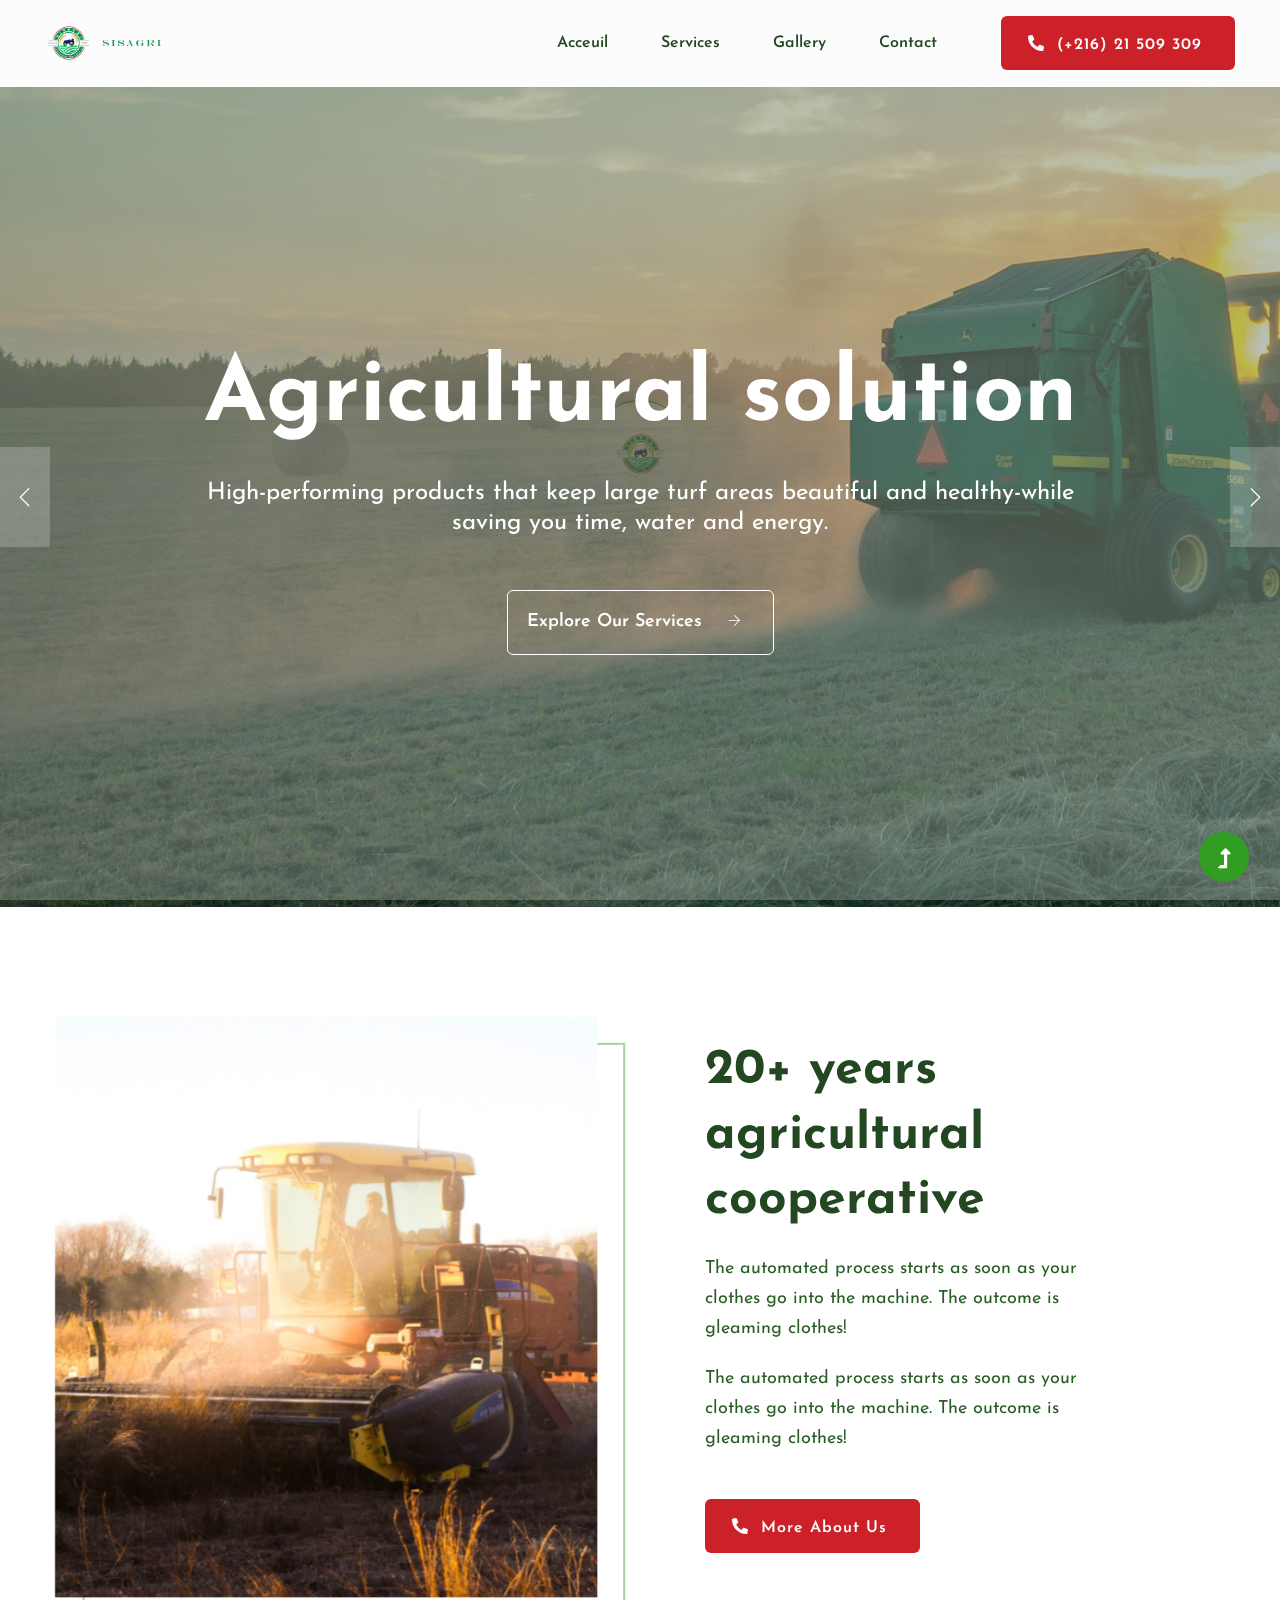
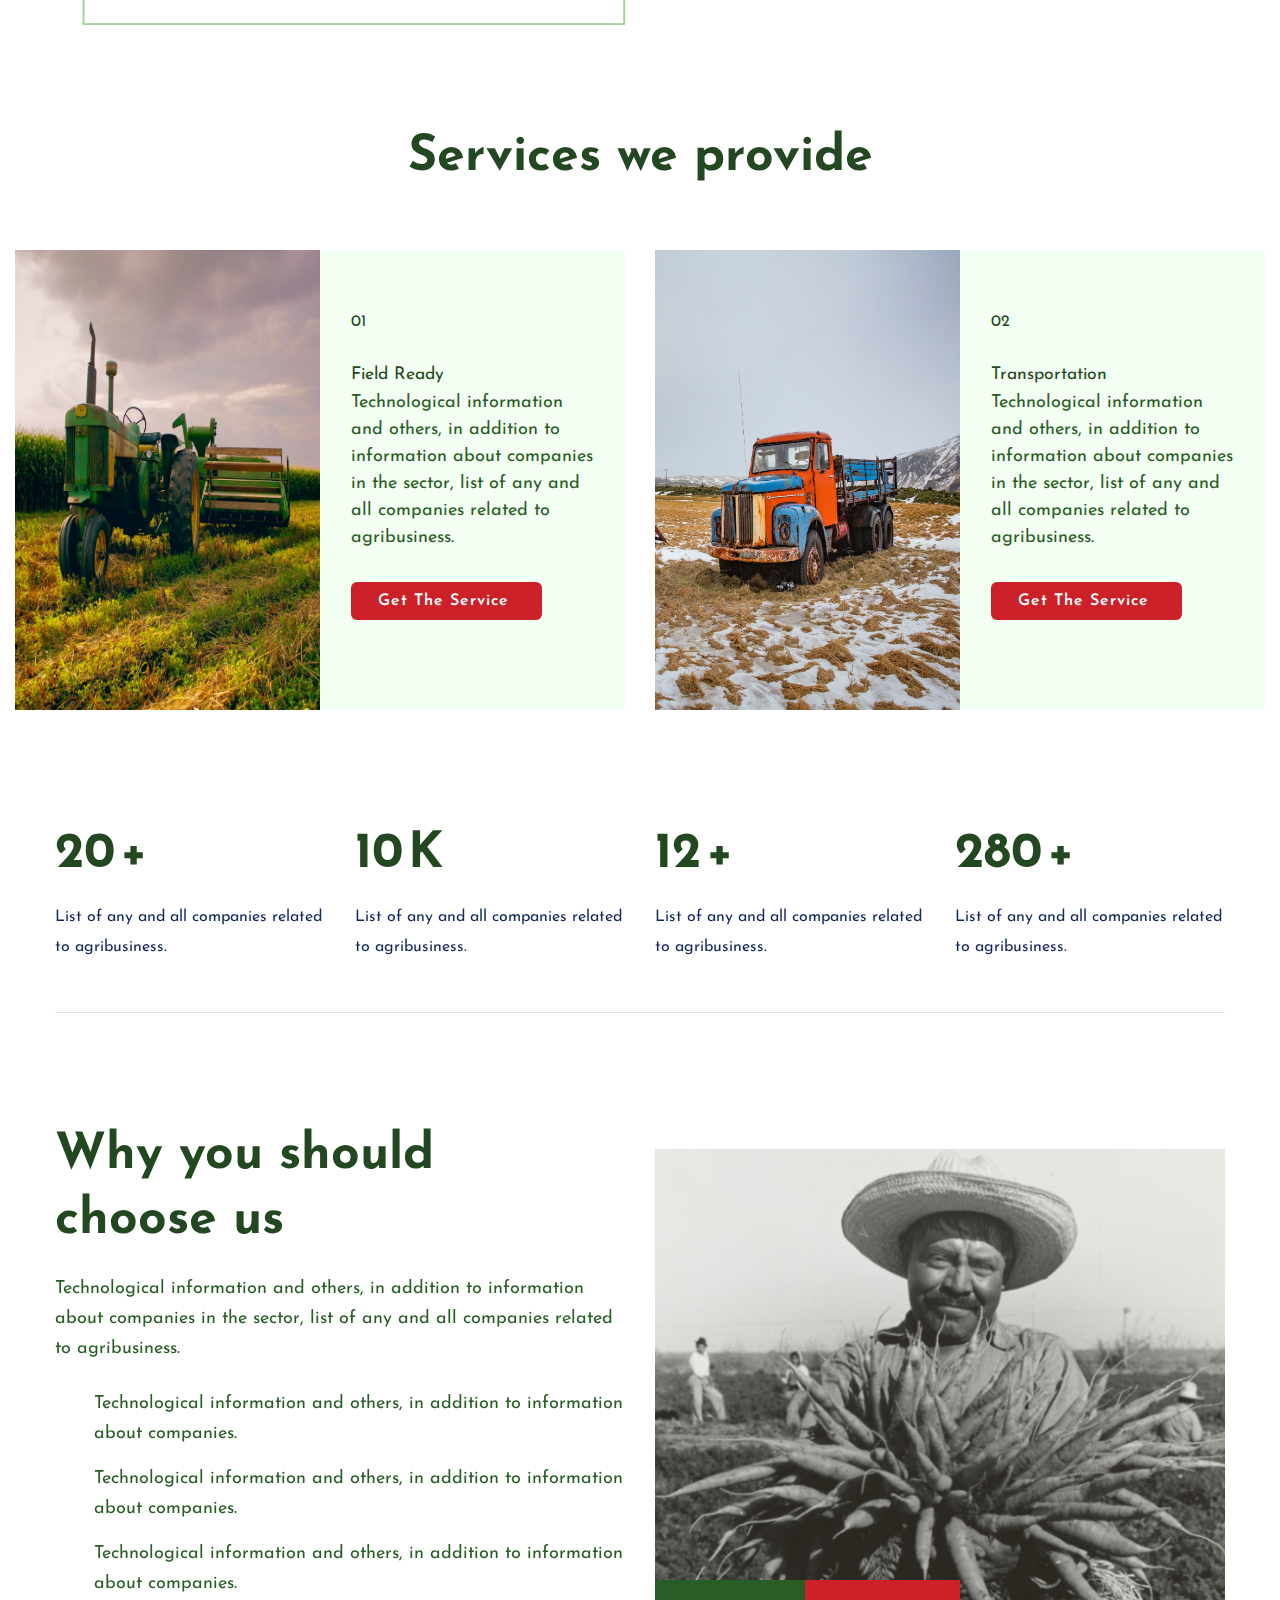
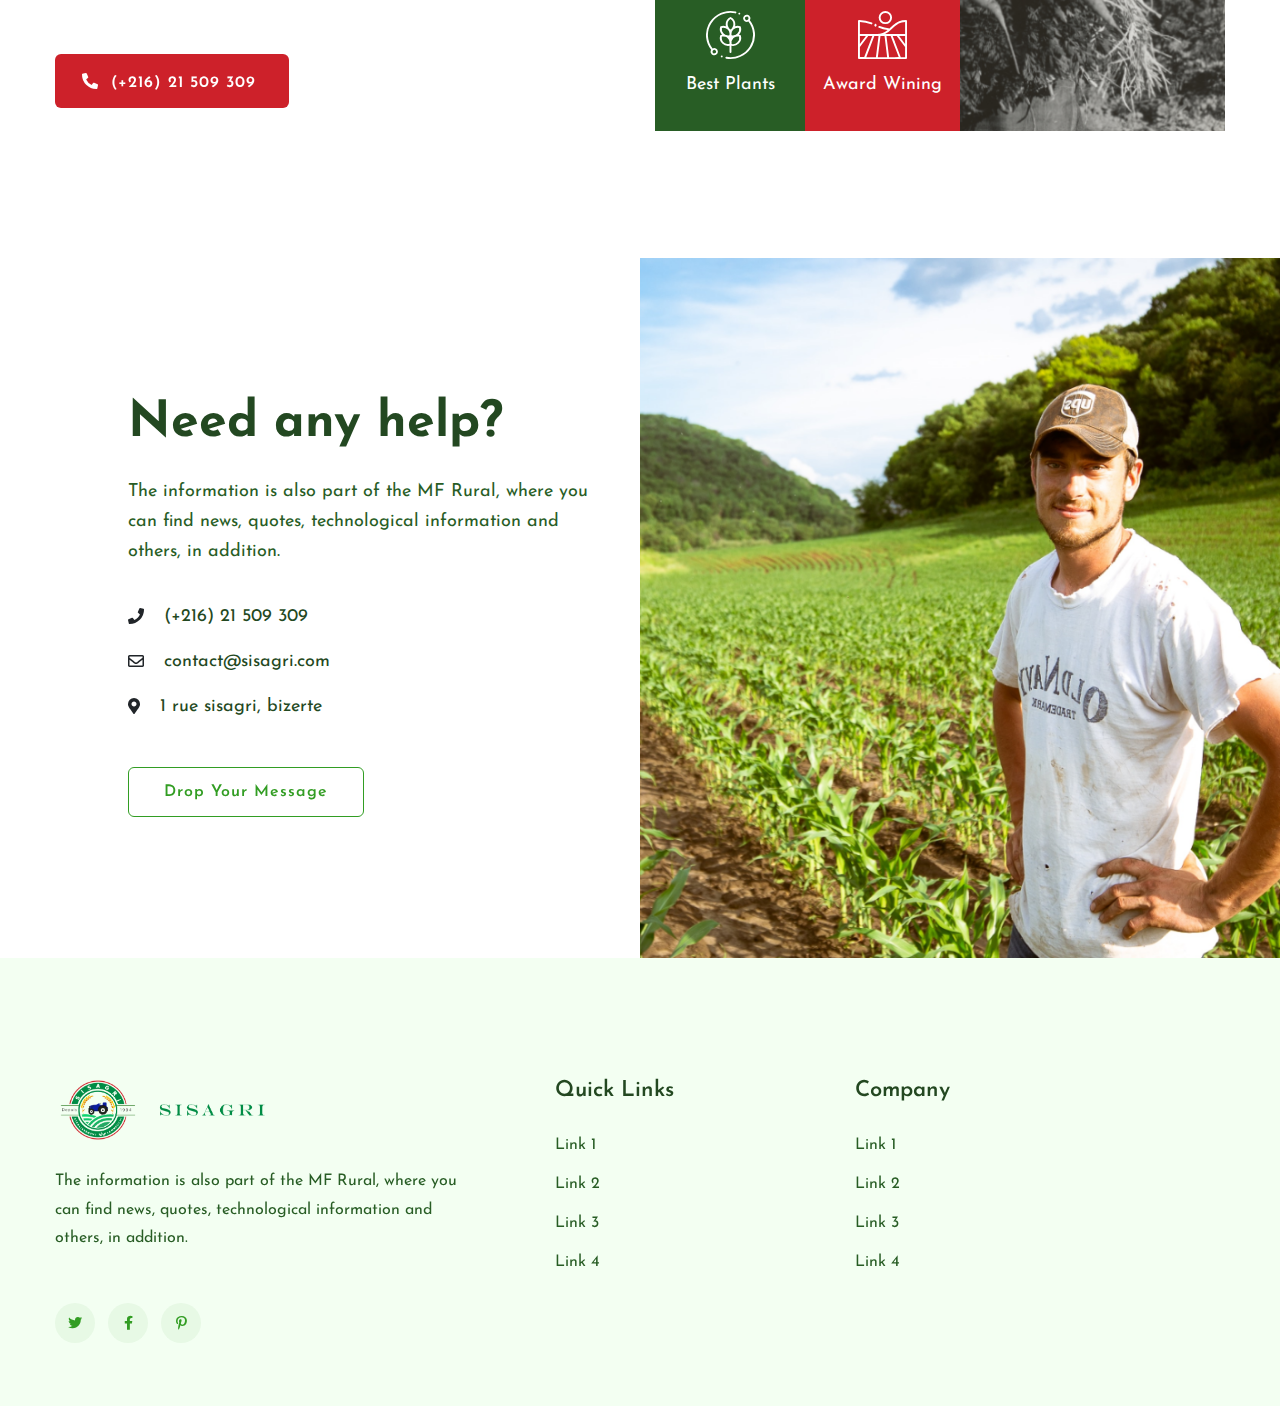
==== commit 4a669d5e: "title change" ====
--- a/index.html
+++ b/index.html
@@ -3,7 +3,7 @@
 <head>
     <meta charset="utf-8">
     <meta http-equiv="x-ua-compatible" content="ie=edge">
-    <title> Agriculture | Template</title>
+    <title> Sisagri | lammouchi agri services</title>
     <meta name="description" content="">
     <meta name="viewport" content="width=device-width, initial-scale=1">
     <link rel="manifest" href="site.webmanifest">
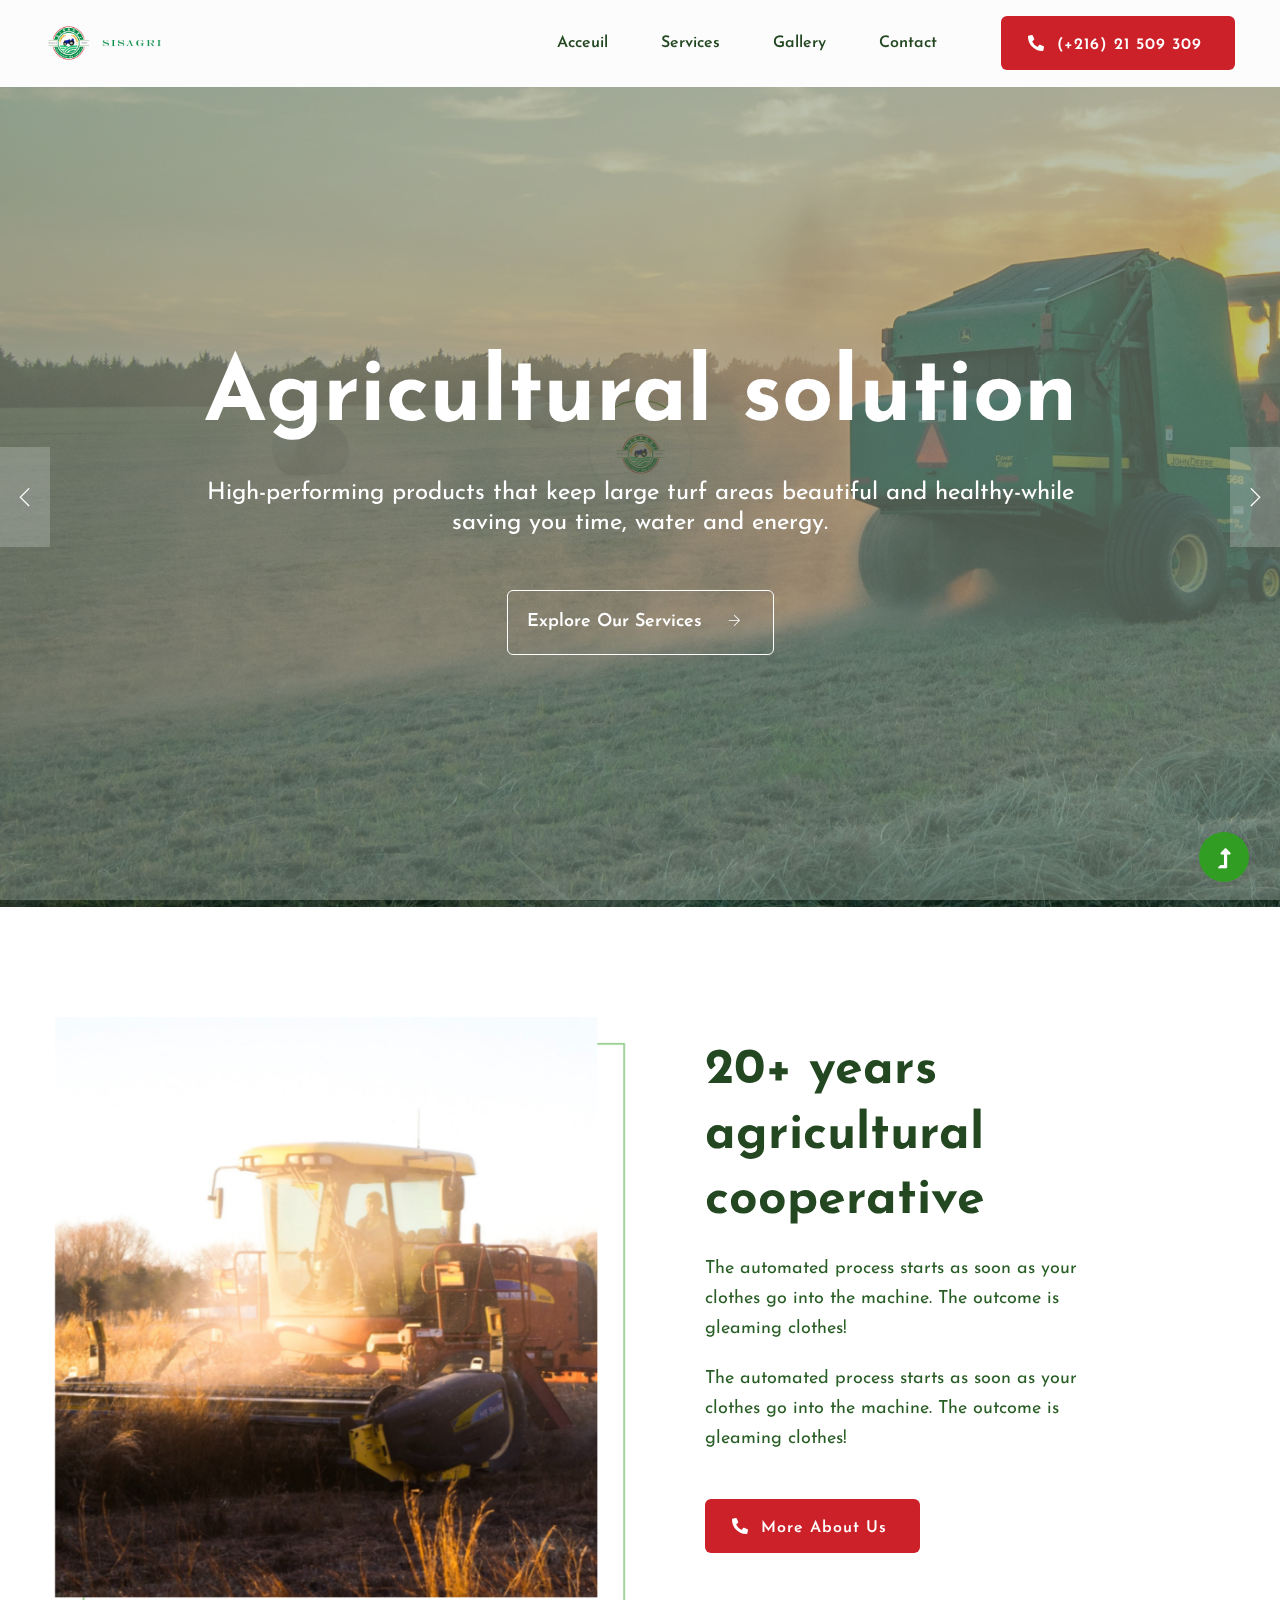
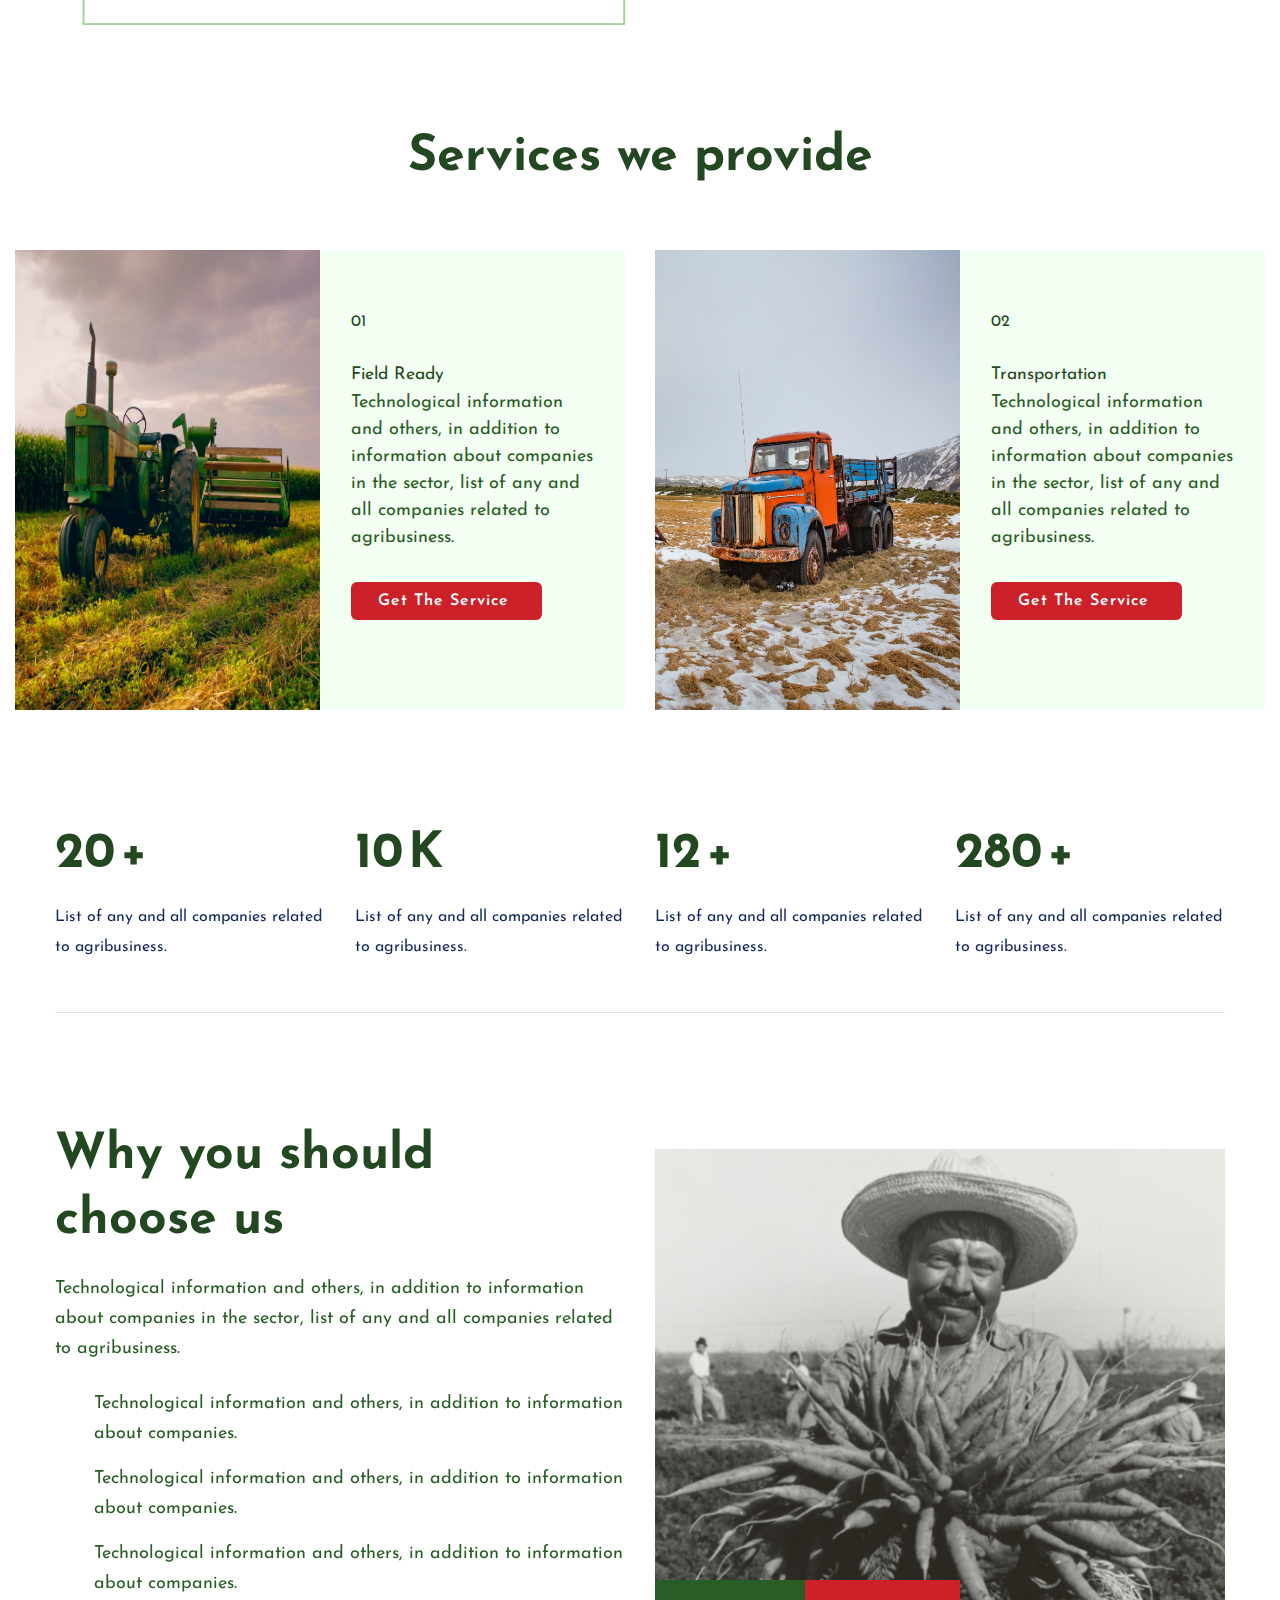
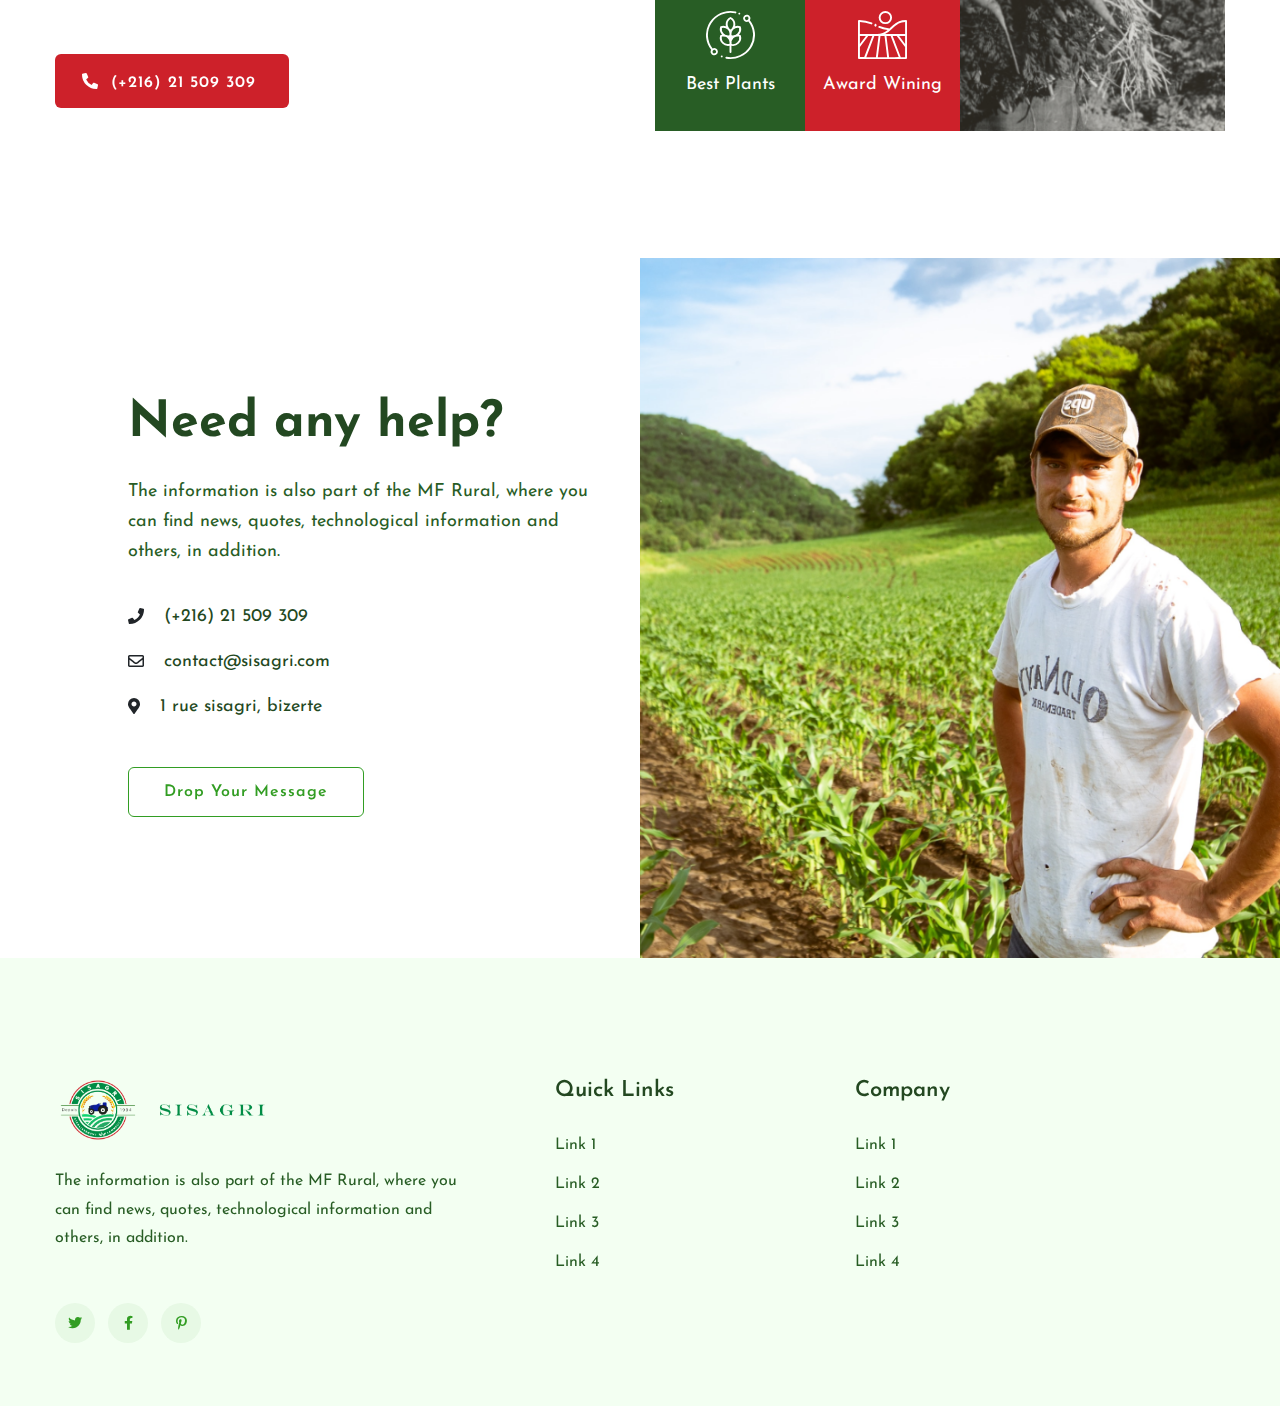
==== commit 561238fe: "Services + contact Page" ====
--- a/index.html
+++ b/index.html
@@ -58,9 +58,9 @@
                                         <nav>
                                             <ul id="navigation">                                                                                          
                                                 <li><a href="index.html">Acceuil</a></li>
-                                                <li><a href="#">Services</a></li>
+                                                <li><a href="services.html">Services</a></li>
                                                 <li><a href="elements.html">Gallery</a></li>
-                                                <li><a href="#">Contact</a></li>
+                                                <li><a href="contact.html">Contact</a></li>
                                             </ul>
                                         </nav>
                                     </div>
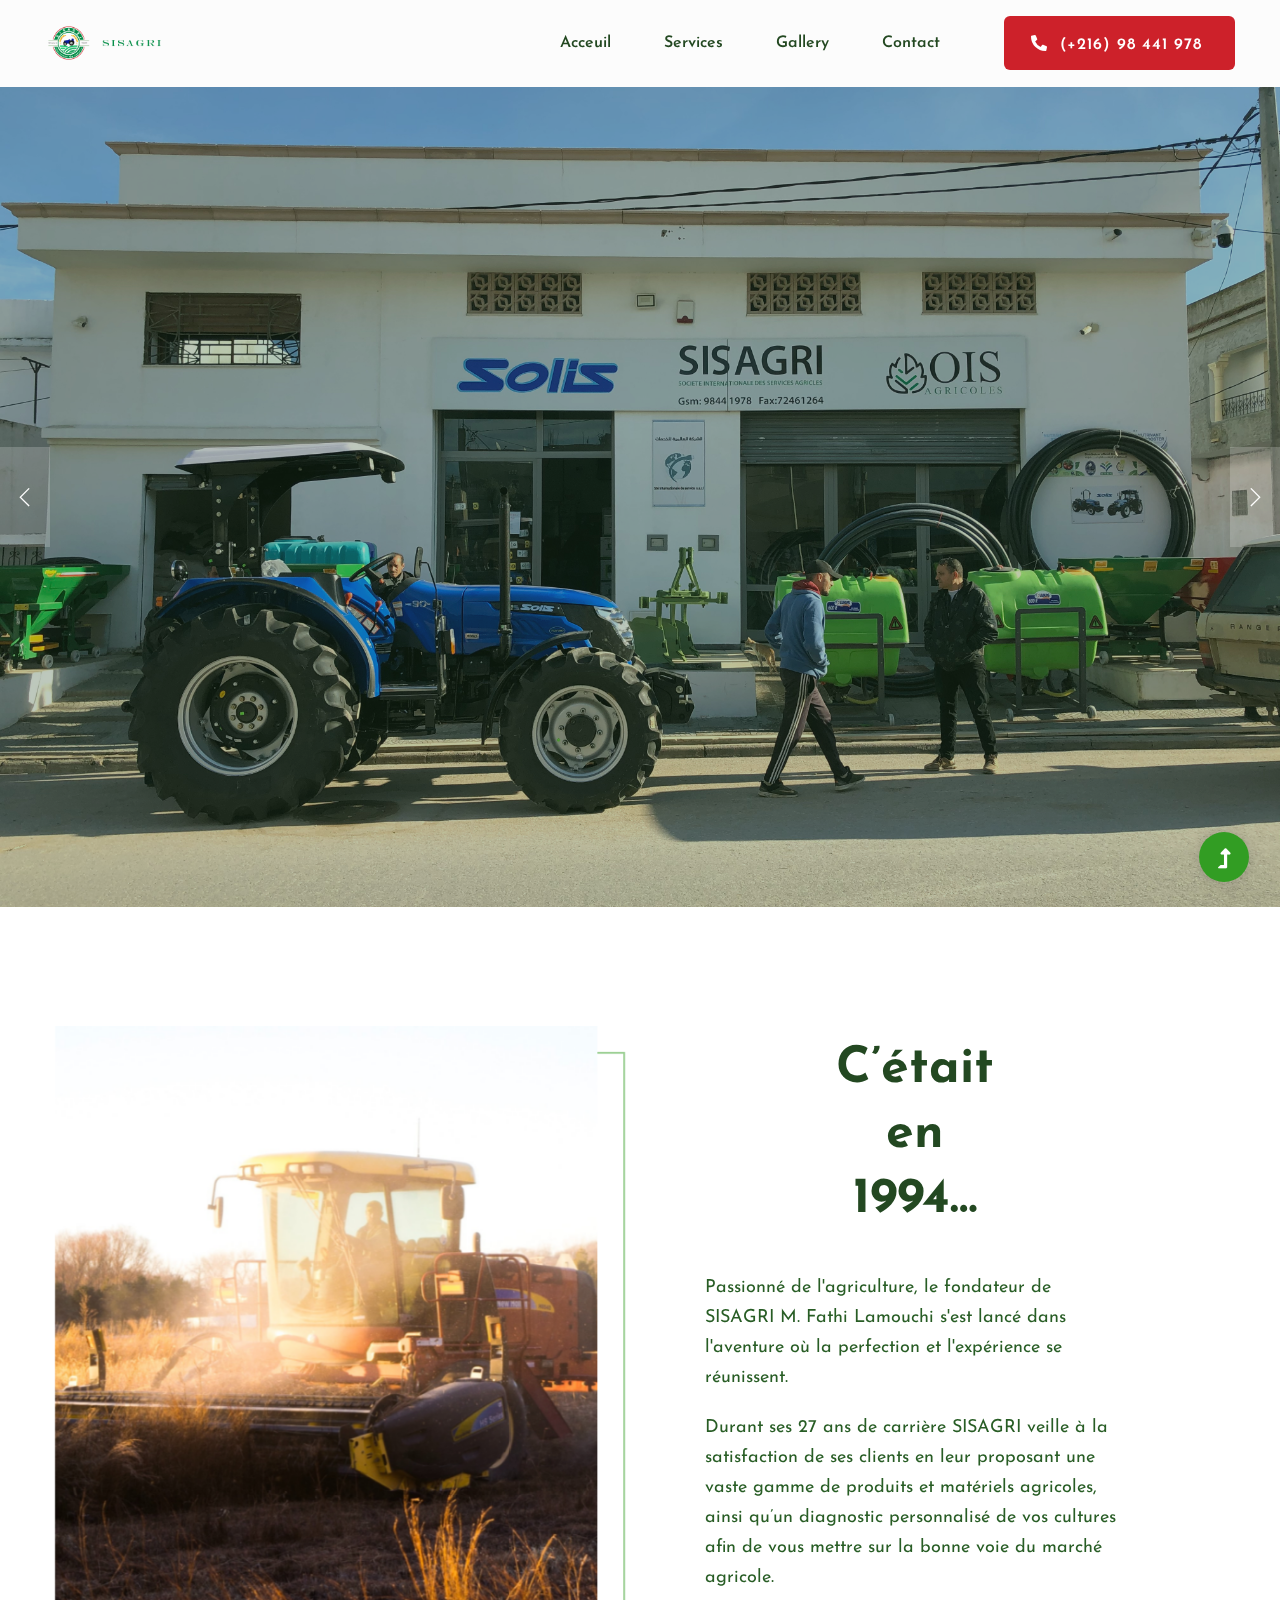
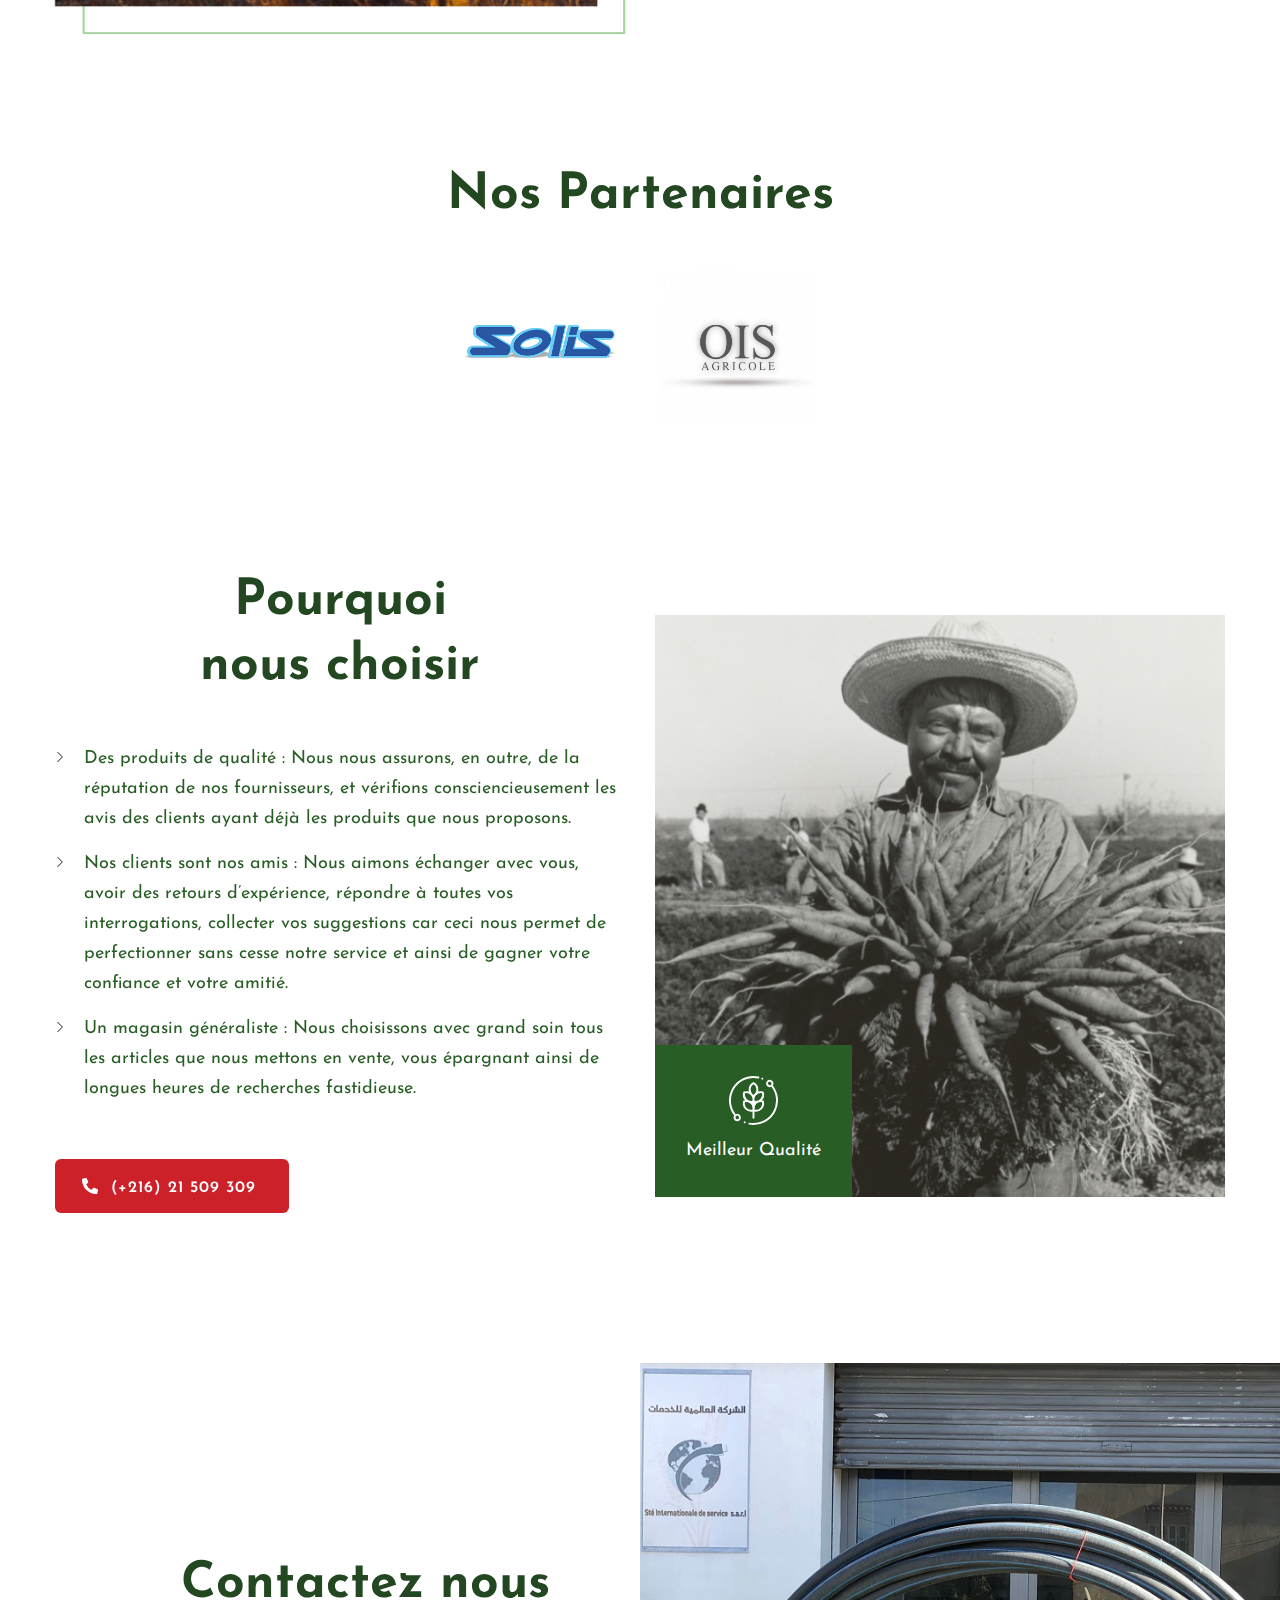
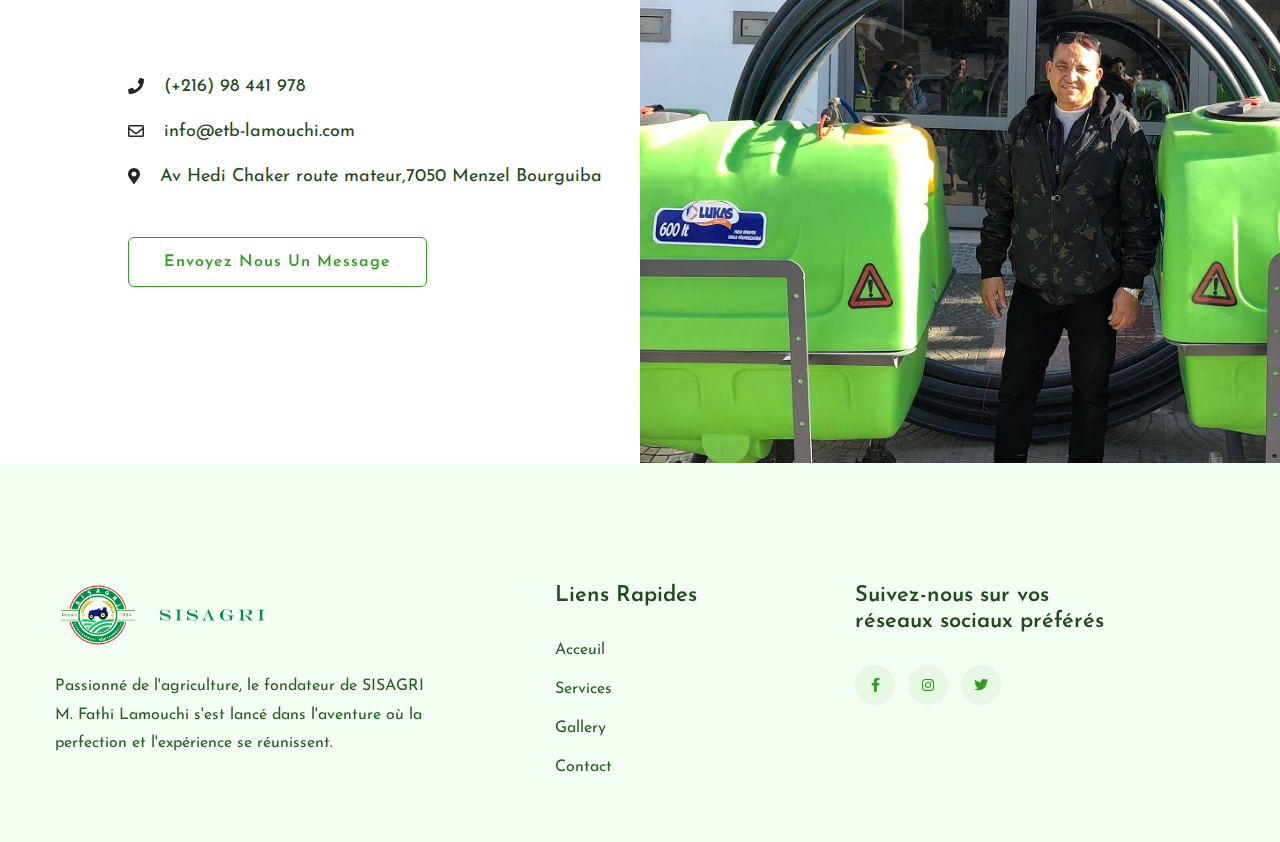
==== commit ee7787d5: "update" ====
--- a/index.html
+++ b/index.html
@@ -56,20 +56,20 @@
                                     <!-- Main-menu -->
                                     <div class="main-menu d-none d-lg-block">
                                         <nav>
-                                            <ul id="navigation">                                                                                          
+                                            <ul id="navigation">
                                                 <li><a href="index.html">Acceuil</a></li>
                                                 <li><a href="services.html">Services</a></li>
-                                                <li><a href="elements.html">Gallery</a></li>
+                                                <li><a href="gallery.html">Gallery</a></li>
                                                 <li><a href="contact.html">Contact</a></li>
                                             </ul>
                                         </nav>
                                     </div>
                                     <!-- Header-btn -->
                                     <div class="header-right-btn d-none d-lg-block ml-40">
-                                        <a href="tel:0021621509309" class="btn"><i class="fas fa-phone-alt"></i>(+216) 21 509 309</a>
+                                        <a href="tel:0021698441978" class="btn"><i class="fas fa-phone-alt"></i>(+216) 98 441 978</a>
                                     </div>
                                 </div>
-                            </div> 
+                            </div>
                             <!-- Mobile Menu -->
                             <div class="col-12">
                                 <div class="mobile_menu d-block d-lg-none"></div>
@@ -91,14 +91,10 @@
                         <div class="row justify-content-center">
                             <div class="col-xl-10 col-lg-9 col-md-12">
                                 <div class="hero__caption text-center">
-                                    <h1 data-animation="bounceIn" data-delay="0.2s">Agricultural solution</h1>
-                                    <p data-animation="fadeInUp" data-delay="0.4s">High-performing products that keep large turf areas beautiful and healthy-while
-                                    saving you time, water and energy.</p>
-                                    <a href="#" class="hero-btn" data-animation="fadeInUp" data-delay="0.7s">Explore Our Services<i class="ti-arrow-right"></i></a>
-                                </div>
-                            </div>
-                        </div>
-                    </div>          
+                                </div>
+                            </div>
+                        </div>
+                    </div>
                 </div>
                 <!-- Single Slider -->
                 <div class="single-slider slider-bg2 hero-overly slider-height d-flex align-items-center">
@@ -106,14 +102,13 @@
                         <div class="row justify-content-center">
                             <div class="col-xl-10 col-lg-9 col-md-12">
                                 <div class="hero__caption text-center">
-                                    <h1 data-animation="bounceIn" data-delay="0.2s">Agricultural solution</h1>
-                                    <p data-animation="fadeInUp" data-delay="0.4s">High-performing products that keep large turf areas beautiful and healthy-while
-                                    saving you time, water and energy.</p>
-                                    <a href="#" class="hero-btn" data-animation="fadeInUp" data-delay="0.7s">Explore Our Services<i class="ti-arrow-right"></i></a>
-                                </div>
-                            </div>
-                        </div>
-                    </div>          
+                                    <h1 data-animation="bounceIn" data-delay="0.2s">SISAGRI </h1>
+                                    <p data-animation="fadeInUp" data-delay="0.4s">Etablissement Lamouchi</p>
+                                    <a href="services.html" class="hero-btn" data-animation="fadeInUp" data-delay="0.7s">Découvrez nos services<i class="ti-arrow-right"></i></a>
+                                </div>
+                            </div>
+                        </div>
+                    </div>
                 </div>
             </div>
         </section>
@@ -132,127 +127,27 @@
                         <div class="about-caption mb-50">
                             <!-- Section Tittle -->
                             <div class="section-tittle mb-25">
-                                <h2>20+ years <br>agricultural<br>cooperative</h2>
+                                <h2>C’était  <br>en<br>1994…</h2>
                                 <p class="mb-20">
-                                    The automated process starts as soon as your clothes go into the machine. The outcome is gleaming clothes!
+                                    Passionné de l'agriculture, le fondateur de SISAGRI M. Fathi Lamouchi s'est lancé dans l'aventure où la perfection et l'expérience se réunissent.
                                 </p>
-                                <p class="mb-45">The automated process starts as soon as your clothes go into the machine. The outcome is gleaming clothes!</p>
-                            </div>
-                            <a href="#" class="btn"><i class="fas fa-phone-alt"></i>More About Us</a>
+                                <p class="mb-45">
+                                    Durant ses 27 ans de carrière SISAGRI veille à la satisfaction de ses clients en leur proposant une vaste gamme de produits et matériels agricoles, ainsi qu’un diagnostic personnalisé de vos cultures afin de vous mettre sur la bonne voie du marché agricole.
+                                </p>
+                            </div>
                         </div>
                     </div>
                 </div>
             </div>
         </section>
         <!-- About Area End -->
-        <!-- ? services-area start-->
-        <div class="services-area">
-            <div class="container-fluid">
-                <div class="row">
-                 <div class="col-lg-12">
-                    <div class="section-tittle mb-60 text-center">
-                        <h2>Services we provide</h2>
-                    </div>
-                </div>
-            </div>
-            <div class="row ">
-                <div class="col-xl-6">
-                    <div class="single-services mb-30">
-                        <div class="row no-gutters">
-                            <div class="col-xl-6 col-lg-6 col-md-6">
-                                <div class="features-img">
-                                    <img src="assets/img/gallery/services1.png" alt="">
-                                </div>
-                            </div>
-                            <div class="col-xl-6 col-lg-6 col-md-6">
-                                <div class="features-caption">
-                                    <span>01</span>
-                                    <h3>Field Ready</h3>
-                                    <p>Technological information and others, in addition to information about companies in the sector, list of any and all companies related to agribusiness.
-                                    </p>
-                                    <a href="#" class="btn">Get the Service</a>
-                                </div>
-                            </div>
-                        </div>
-                    </div>
-                </div>
-                <div class="col-xl-6">
-                    <div class="single-services mb-30">
-                        <div class="row no-gutters">
-                            <div class="col-xl-6 col-lg-6 col-md-6">
-                                <div class="features-img">
-                                    <img src="assets/img/gallery/services2.png" alt="">
-                                </div>
-                            </div>
-                            <div class="col-xl-6 col-lg-6 col-md-6">
-                                <div class="features-caption">
-                                    <span>02</span>
-                                    <h3>Transportation</h3>
-                                    <p>Technological information and others, in addition to information about companies in the sector, list of any and all companies related to agribusiness.
-                                    </p>
-                                    <a href="#" class="btn">Get the Service</a>
-                                </div>
-                            </div>
-                        </div>
-                    </div>
-                </div>
-            </div>
-        </div>
-    </div>
-    <!--? Count Down Start -->
-    <div class="count-down-area pt-90 pb-80">
-        <div class="container">
-            <div class="row justify-content-center ">
-                <div class="col-lg-12 col-md-12">
-                    <div class="count-down-wrapper border-bottom">
-                        <div class="row">
-                            <div class="col-lg-3 col-md-6 col-sm-6">
-                                <!-- Counter Up -->
-                                <div class="single-counter">
-                                    <span class="counter ">20</span>
-                                    <p class="">+</p>
-                                </div>
-                                <div class="pera-count mb-50">
-                                    <p>List of any and all companies related to agribusiness.</p>
-                                </div>
-                            </div>
-                            <div class="col-lg-3 col-md-6 col-sm-6">
-                                <!-- Counter Up -->
-                                <div class="single-counter">
-                                    <span class="counter ">10</span>
-                                    <p class="">K</p>
-                                </div>
-                                <div class="pera-count mb-50">
-                                    <p>List of any and all companies related to agribusiness.</p>
-                                </div>
-                            </div>
-                            <div class="col-lg-3 col-md-6 col-sm-6">
-                                <!-- Counter Up -->
-                                <div class="single-counter">
-                                    <span class="counter ">12</span>
-                                    <p class="">+</p>
-                                </div>
-                                <div class="pera-count">
-                                    <p>List of any and all companies related to agribusiness.</p>
-                                </div>
-                            </div>
-                            <div class="col-lg-3 col-md-6 col-sm-6">
-                                <!-- Counter Up -->
-                                <div class="single-counter">
-                                    <span class="counter ">280</span>
-                                    <p class="">+</p>
-                                </div>
-                                <div class="pera-count mb-50">
-                                    <p>List of any and all companies related to agribusiness.</p>
-                                </div>
-                            </div>
-                        </div>
-                    </div>
-                </div>
-            </div>
-        </div>
-    </div>
-    <!-- Count Down End -->
+        <div class="container section-tittle mb-125" id="clientss">
+            <h2>Nos Partenaires</h2>
+            <section class="customer-logos2 slider2">
+                <div class="slide2"><img src="assets/img/partners/solis.png"></div>
+                <div class="slide2"><img src="assets/img/partners/ois.png"></div>
+            </section>
+        </div>
     <!--? About Area  -->
     <section class="about-area2 pb-bottom mt-30">
         <div class="container">
@@ -261,31 +156,30 @@
                     <div class="about-caption about-caption2 mb-50">
                         <!-- Section Tittle -->
                         <div class="section-tittle mb-25">
-                            <h2>Why you should<br> choose us</h2>
-                            <p class="mb-20">Technological information and others, in addition to information about companies in the sector, list of any and all companies related to agribusiness. </p>
+                            <h2>Pourquoi <br> nous choisir </h2>
                         </div>
                         <div class="single-features">
                             <div class="features-icon">
-                                <img src="assets/img/icon/right-icon.svg" alt="">
+                                <img src="assets/img/icon/right-icon.svg" width="10px" alt="">
                             </div>
                             <div class="features-caption">
-                                <p>Technological information and others, in addition to information about companies.</p>
+                                <p>Des produits de qualité : Nous nous assurons, en outre, de la réputation de nos fournisseurs, et vérifions consciencieusement les avis des clients ayant déjà les produits que nous proposons.</p>
                             </div>
                         </div>
                         <div class="single-features">
                             <div class="features-icon">
-                                <img src="assets/img/icon/right-icon.svg" alt="">
+                                <img src="assets/img/icon/right-icon.svg" width="10px" alt="">
                             </div>
                             <div class="features-caption">
-                                <p>Technological information and others, in addition to  information about companies.</p>
+                                <p>Nos clients sont nos amis : Nous aimons échanger avec vous, avoir des retours d’expérience, répondre à toutes vos interrogations, collecter vos suggestions car ceci nous permet de perfectionner sans cesse notre service et ainsi de gagner votre confiance et votre amitié.</p>
                             </div>
                         </div>
                         <div class="single-features mb-40">
                             <div class="features-icon">
-                                <img src="assets/img/icon/right-icon.svg" alt="">
+                                <img src="assets/img/icon/right-icon.svg" width="10px" alt="">
                             </div>
                             <div class="features-caption">
-                                <p>Technological information and others, in addition to information about companies.</p>
+                                <p>Un magasin généraliste : Nous choisissons avec grand soin tous les articles que nous mettons en vente, vous épargnant ainsi de longues heures de recherches fastidieuse.</p>
                             </div>
                         </div>
                         <a href="tel:0021621509309" class="btn"><i class="fas fa-phone-alt"></i>(+216) 21 509 309</a>
@@ -294,19 +188,12 @@
                 <div class="col-lg-6 col-md-12">
                     <!-- about-img -->
                     <div class="about-img about-img2  ">
-                        <img src="assets/img/gallery/about2.png" alt="">
+                        <img src="assets/img/gallery/about2.png"  alt="">
                         <!-- img cap -->
                         <div class="info-man text-center">
                             <div class="head-cap">
                                 <img src="assets/img/icon/agronomy.svg" alt="">
-                                <p>Best Plants</p>
-                            </div>
-                        </div>
-                        <!-- img cap -->
-                        <div class="info-man info-man2 text-center">
-                            <div class="head-cap">
-                                <img src="assets/img/icon/fields.svg" alt="">
-                                <p>Award Wining</p>
+                                <p>Meilleur Qualité</p>
                             </div>
                         </div>
                     </div>
@@ -326,8 +213,7 @@
         <div class="starups-details">
             <!-- Section Tittle -->
             <div class="section-tittle mb-35">
-                <h2>Need any help?</h2>
-                <p>The information is also part of the MF Rural, where you can find news, quotes, technological information and others, in addition.</p>
+                <h2>Contactez nous</h2>
             </div>
             <!-- Details -->
             <div class="starups-list mb-30">
@@ -336,7 +222,7 @@
                         <i class="fas fa-phone"></i>
                     </li>
                     <li>
-                        <p>(+216) 21 509 309</p>
+                        <p>(+216) 98 441 978</p>
                     </li>
                 </ul>
                 <ul>
@@ -344,7 +230,7 @@
                         <i class="far fa-envelope"></i>
                     </li>
                     <li>
-                        <p>contact@sisagri.com</p>
+                        <p>info@etb-lamouchi.com</p>
                     </li>
                 </ul>
                 <ul>
@@ -352,11 +238,11 @@
                         <i class="fas fa-map-marker-alt"></i>
                     </li>
                     <li>
-                        <p>1 rue sisagri, bizerte</p>
+                        <p>Av Hedi Chaker route mateur,7050 Menzel Bourguiba</p>
                     </li>
                 </ul>
             </div>
-            <a href="#" class="border-btn">Drop Your Message</a>
+            <a href="#" class="border-btn">Envoyez Nous Un Message</a>
         </div>
     </div>
     <!--Right Contents  -->
@@ -379,27 +265,25 @@
                             </div>
                             <div class="footer-tittle">
                                 <div class="footer-pera">
-                                    <p>The information is also part of the MF Rural, where you can find news, quotes, technological information and others, in addition.</p>
+                                    <p>
+                                        Passionné de l'agriculture, le fondateur de SISAGRI <br>M. Fathi Lamouchi s'est lancé dans l'aventure où la perfection et l'expérience se réunissent.
+                                    </p>
                                 </div>
                             </div>
                             <!-- social -->
-                            <div class="footer-social">
-                                <a href="#"><i class="fab fa-twitter"></i></a>
-                                <a href=""><i class="fab fa-facebook-f"></i></a>
-                                <a href="#"><i class="fab fa-pinterest-p"></i></a>
-                            </div>
+
                         </div>
                     </div>
                 </div>
                 <div class="col-xl-3 col-lg-3 col-md-3 col-sm-4">
                     <div class="single-footer-caption mb-50">
                         <div class="footer-tittle">
-                            <h4>Quick Links</h4>
+                            <h4>Liens Rapides</h4>
                             <ul>
-                                <li><a href="#">Link 1</a></li>
-                                <li><a href="#">Link 2</a></li>
-                                <li><a href="#">Link 3</a></li>
-                                <li><a href="#">Link 4</a></li>
+                                <li><a href="index.html">Acceuil</a></li>
+                                <li><a href="services.html">Services</a></li>
+                                <li><a href="gallery.html">Gallery</a></li>
+                                <li><a href="contact.html">Contact</a></li>
                             </ul>
                         </div>
                     </div>
@@ -407,12 +291,12 @@
                 <div class="col-xl-3 col-lg-3 col-md-3 col-sm-6">
                     <div class="single-footer-caption mb-50">
                         <div class="footer-tittle">
-                            <h4>Company</h4>
-                            <ul>
-                                <li><a href="#">Link 1</a></li>
-                                <li><a href="#">Link 2</a></li>
-                                <li><a href="#">Link 3</a></li>
-                                <li><a href="#">Link 4</a></li>
+                            <h4>Suivez-nous sur vos réseaux sociaux préférés </h4>
+                        </div>
+                        <div class="footer-social">
+                            <a href="#"><i class="fab fa-facebook-f"></i></a>
+                            <a href=""><i class="fab fa-instagram"></i></a>
+                            <a href=""><i class="fab fa-twitter"></i></a>
                         </div>
                     </div>
                 </div>
@@ -429,7 +313,8 @@
 </div>
 
 <!-- JS here -->
-<script src="./assets/js/vendor/modernizr-3.5.0.min.js"></script>
+
+    <script src="./assets/js/vendor/modernizr-3.5.0.min.js"></script>
 <!-- Jquery, Popper, Bootstrap -->
 <script src="./assets/js/vendor/jquery-1.12.4.min.js"></script>
 <script src="./assets/js/popper.min.js"></script>
@@ -466,9 +351,9 @@
 <script src="./assets/js/mail-script.js"></script>
 <script src="./assets/js/jquery.ajaxchimp.min.js"></script>
 
-<!-- Jquery Plugins, main Jquery -->	
+<!-- Jquery Plugins, main Jquery -->
 <script src="./assets/js/plugins.js"></script>
 <script src="./assets/js/main.js"></script>
 
 </body>
-</html>+</html>
--- a/assets/css/style.css
+++ b/assets/css/style.css
@@ -1 +1,6058 @@
-@import url("https://fonts.googleapis.com/css2?family=Josefin+Sans:wght@200;300;400;500;600;700&display=swap");.white-bg{background:#ffffff}.gray-bg{background:#f5f5f5}.gray-bg{background:#f7f7fd}.white-bg{background:#fff}.black-bg{background:#16161a}.theme-bg{background:#329D23}.brand-bg{background:#f1f4fa}.testimonial-bg{background:#f9fafc}.white-color{color:#fff}.black-color{color:#16161a}.theme-color{color:#329D23}.boxed-btn{background:#fff;color:#329D23 !important;display:inline-block;padding:18px 44px;font-family:"Josefin Sans",sans-serif;font-size:14px;font-weight:400;border:0;border:1px solid #329D23;letter-spacing:3px;text-align:center;color:#329D23;text-transform:uppercase;cursor:pointer}.boxed-btn:hover{background:#329D23;color:#fff !important;border:1px solid #329D23}.boxed-btn:focus{outline:none}.boxed-btn.large-width{width:220px}[data-overlay]{position:relative;background-size:cover;background-repeat:no-repeat;background-position:center center}[data-overlay]::before{position:absolute;left:0;top:0;right:0;bottom:0;content:""}[data-opacity="1"]::before{opacity:0.1}[data-opacity="2"]::before{opacity:0.2}[data-opacity="3"]::before{opacity:0.3}[data-opacity="4"]::before{opacity:0.4}[data-opacity="5"]::before{opacity:0.5}[data-opacity="6"]::before{opacity:0.6}[data-opacity="7"]::before{opacity:0.7}[data-opacity="8"]::before{opacity:0.8}[data-opacity="9"]::before{opacity:0.9}body{font-family:"Josefin Sans",sans-serif;font-weight:normal;font-style:normal;font-size:16px}h1,h2,h3,h4,h5,h6{font-family:"Josefin Sans",sans-serif;color:#234821;margin-top:0px;font-style:normal;font-weight:400;text-transform:normal}p{font-family:"Josefin Sans",sans-serif;color:#10285d;font-size:16px;line-height:30px;margin-bottom:15px;font-weight:normal}.bg-img-1{background-image:url(../img/slider/slider-img-1.jpg)}.bg-img-2{background-image:url(../img/background-img/bg-img-2.jpg)}.cta-bg-1{background-image:url(../img/background-img/bg-img-3.jpg)}.img{max-width:100%;-webkit-transition:.3s;-moz-transition:.3s;-o-transition:.3s;transition:.3s}.f-left{float:left}.f-right{float:right}.fix{overflow:hidden}.clear{clear:both}a,.button{-webkit-transition:.3s;-moz-transition:.3s;-o-transition:.3s;transition:.3s}a:focus,.button:focus{text-decoration:none;outline:none}a{color:#635c5c}a:hover{color:#fff}a:focus,a:hover,.portfolio-cat a:hover,.footer -menu li a:hover{text-decoration:none}a,button{color:#fff;outline:medium none}button:focus,input:focus,input:focus,textarea,textarea:focus{outline:0}.uppercase{text-transform:uppercase}input:focus::-moz-placeholder{opacity:0;-webkit-transition:.4s;-o-transition:.4s;transition:.4s}.capitalize{text-transform:capitalize}h1 a,h2 a,h3 a,h4 a,h5 a,h6 a{color:inherit}ul{margin:0px;padding:0px}li{list-style:none}hr{border-bottom:1px solid #eceff8;border-top:0 none;margin:30px 0;padding:0}.overlay1{position:relative;z-index:1}.overlay1::before{position:absolute;content:"";background-color:rgba(0,1,2,0.5);width:100%;height:100%;left:0;top:0;bottom:0;right:0;z-index:0;background-repeat:no-repeat;border-radius:10px 10px 0 0}.section-padding{padding-top:120px;padding-bottom:120px}.separator{border-top:1px solid #f2f2f2}.mb-90{margin-bottom:90px}@media (max-width: 767px){.mb-90{margin-bottom:30px}}@media (min-width: 768px) and (max-width: 991px){.mb-90{margin-bottom:45px}}.owl-carousel .owl-nav div{background:rgba(255,255,255,0.8) none repeat scroll 0 0;height:40px;left:20px;line-height:40px;font-size:22px;color:#646464;opacity:1;visibility:visible;position:absolute;text-align:center;top:50%;transform:translateY(-50%);transition:all 0.3s ease 0s;width:40px}.owl-carousel .owl-nav div.owl-next{left:auto;right:-30px}.owl-carousel .owl-nav div.owl-next i{position:relative;right:0;top:1px}.owl-carousel .owl-nav div.owl-prev i{position:relative;right:1px;top:0px}.owl-carousel:hover .owl-nav div{opacity:1;visibility:visible}.owl-carousel:hover .owl-nav div:hover{color:#fff;background:#ff3500}.btn{background:#cd212a;font-family:"Josefin Sans",sans-serif;text-transform:capitalize;padding:19px 33px 19px 27px;color:#fff;cursor:pointer;display:inline-block;font-size:16px;font-weight:600;border-radius:6px;line-height:1;-moz-user-select:none;letter-spacing:1px;line-height:0;margin-bottom:0;cursor:pointer;transition:color 0.4s linear;position:relative;z-index:1;border:0;overflow:hidden;margin:0}.btn::before{content:"";position:absolute;left:0;top:0;width:101%;height:101%;background:#25771b;z-index:1;border-radius:5px;transition:transform 0.5s;transition-timing-function:ease;transform-origin:0 0;transition-timing-function:cubic-bezier(0.5, 1.6, 0.4, 0.7);transform:scaleX(0);border-radius:0px}.btn i{padding-right:12px}.btn:hover{background-position:right}.btn3{background:#F067FF;font-family:"Josefin Sans",sans-serif;text-transform:capitalize;padding:25px 38px;color:#fff;cursor:pointer;display:inline-block;font-size:15px;font-weight:400;border-radius:30px;line-height:1;-moz-user-select:none;letter-spacing:1px;line-height:0;margin-bottom:0;cursor:pointer;transition:color 0.4s linear;position:relative;z-index:1;border:0;overflow:hidden;margin:0}.btn3::before{content:"";position:absolute;left:0;top:0;width:101%;height:101%;background:red;z-index:1;border-radius:5px;transition:transform 0.5s;transition-timing-function:ease;transform-origin:0 0;transition-timing-function:cubic-bezier(0.5, 1.6, 0.4, 0.7);transform:scaleX(0);border-radius:0px}.btn3 i{padding-right:11px}.btn:hover::before{transform:scaleX(1);color:#fff !important;z-index:-1}.btn3:hover{background-position:right}.btn.focus,.btn:focus{outline:0;box-shadow:none}.about-btn{padding:19px 97px 19px 20px}.header-btn{padding:30px 57px}.hero-btn{border:none;padding:18px 58px 18px 19px;text-transform:capitalize;border-radius:6px;cursor:pointer;color:#fff;display:inline-block;font-size:18px;font-weight:600;background-size:200%;transition:0.6s;border:1px solid  #fff}@media only screen and (min-width: 576px) and (max-width: 767px){.hero-btn{padding:10px 46px 9px 19px;font-size:14px}}@media (max-width: 575px){.hero-btn{padding:10px 46px 9px 19px;font-size:14px}}.hero-btn i{color:#ffffff;font-size:13px;font-weight:500;position:relative;left:26px;-webkit-transition:.4s;-moz-transition:.4s;-o-transition:.4s;transition:.4s}.hero-btn:hover i{left:30px}.hero-btn:hover{background-position:right}.white-btn{padding:30px 39px;background:#fff;color:#072366 !important}.white-btn::before{background:#329D23;color:#fff !important}.black-btn{padding:14px 35px;background:#000}.black-btn::before{background:#331391}.cal-btn i{color:#09cc7f !important;font-size:31px;font-weight:300;margin-right:10px}.cal-btn>p{color:#072366 !important;font-weight:700;font-size:16px;display:inline-block;margin:0 !important;position:relative;top:-7px}.submit-btn2{background:#329D23;width:100%;height:60px;padding:10px 20px;border:0;color:#fff;text-transform:capitalize;cursor:pointer;font-size:16px;border-radius:0px}.btn2{padding:15px 65px 20px 31px;text-transform:capitalize;border-radius:0px;cursor:pointer;color:#FF3514;display:inline-block;font-size:16px;box-shadow:0px 7px 21px 0px rgba(0,0,0,0.12);border:1px solid #FF3514;background:none}.border-btn{color:#329D23;background:rgba(255,255,255,0.1);border-radius:6px;text-transform:normal;padding:12px 35px;-moz-user-select:none;cursor:pointer;display:inline-block;font-size:16px;font-weight:600;letter-spacing:1px;margin-bottom:0;position:relative;transition:color 0.4s linear;position:relative;overflow:hidden;margin:0;border:1px solid #329D23}.border-btn::before{border:1px solid transparent;content:"";position:absolute;left:0;top:0;width:101%;height:101%;background:#329D23;z-index:-1;transition:transform 0.5s;transition-timing-function:ease;transform-origin:0 0;transition-timing-function:cubic-bezier(0.5, 1.6, 0.4, 0.7);transform:scaleY(0);border-radius:0}.border-btn i{padding-right:11px}.border-btn:hover::before{transform:scaleY(1);border:1px solid transparent}.border-btn:hover{color:#fff !important}.section-over1{position:relative;z-index:1}.section-over1::before{position:absolute;content:"";background-color:rgba(6,7,6,0.6);width:100%;height:100%;left:0;top:0;bottom:0;right:0;z-index:-1;background-repeat:no-repeat}.breadcrumb>.active{color:#888}#scrollUp,#back-top{background:#329D23;height:50px;width:50px;right:31px;bottom:18px;position:fixed;color:#fff;font-size:20px;text-align:center;border-radius:50%;line-height:48px;border:2px solid transparent;box-shadow:0 0 10px 3px rgba(108,98,98,0.2)}@media (max-width: 575px){#scrollUp,#back-top{right:16px}}#scrollUp a i,#back-top a i{display:block;line-height:50px}#scrollUp:hover{color:#fff}.all-btn{color:#329D23;text-decoration:underline;font-size:16px}.all-btn:hover{color:#329D23;text-decoration:underline;letter-spacing:1px}.sticky-bar{left:0;margin:auto;position:fixed;top:0;width:100%;-webkit-box-shadow:0 10px 15px rgba(25,25,25,0.1);box-shadow:0 10px 15px rgba(25,25,25,0.1);z-index:9999;-webkit-animation:300ms ease-in-out 0s normal none 1 running fadeInDown;animation:300ms ease-in-out 0s normal none 1 running fadeInDown;-webkit-box-shadow:0 10px 15px rgba(25,25,25,0.1);background:#fff}.mt-5{margin-top:5px}.mt-10{margin-top:10px}.mt-15{margin-top:15px}.mt-20{margin-top:20px}.mt-25{margin-top:25px}.mt-30{margin-top:30px}.mt-35{margin-top:35px}.mt-40{margin-top:40px}.mt-45{margin-top:45px}.mt-50{margin-top:50px}.mt-55{margin-top:55px}.mt-60{margin-top:60px}.mt-65{margin-top:65px}.mt-70{margin-top:70px}.mt-75{margin-top:75px}.mt-80{margin-top:80px}.mt-85{margin-top:85px}.mt-90{margin-top:90px}.mt-95{margin-top:95px}.mt-100{margin-top:100px}.mt-105{margin-top:105px}.mt-110{margin-top:110px}.mt-115{margin-top:115px}.mt-120{margin-top:120px}.mt-125{margin-top:125px}.mt-130{margin-top:130px}.mt-135{margin-top:135px}.mt-140{margin-top:140px}.mt-145{margin-top:145px}.mt-150{margin-top:150px}.mt-155{margin-top:155px}.mt-160{margin-top:160px}.mt-165{margin-top:165px}.mt-170{margin-top:170px}.mt-175{margin-top:175px}.mt-180{margin-top:180px}.mt-185{margin-top:185px}.mt-190{margin-top:190px}.mt-195{margin-top:195px}.mt-200{margin-top:200px}.mb-5{margin-bottom:5px}.mb-10{margin-bottom:10px}.mb-15{margin-bottom:15px}.mb-20{margin-bottom:20px}.mb-25{margin-bottom:25px}.mb-30{margin-bottom:30px}.mb-35{margin-bottom:35px}.mb-40{margin-bottom:40px}.mb-45{margin-bottom:45px}.mb-50{margin-bottom:50px}.mb-55{margin-bottom:55px}.mb-60{margin-bottom:60px}.mb-65{margin-bottom:65px}.mb-70{margin-bottom:70px}.mb-75{margin-bottom:75px}.mb-80{margin-bottom:80px}.mb-85{margin-bottom:85px}.mb-90{margin-bottom:90px}.mb-95{margin-bottom:95px}.mb-100{margin-bottom:100px}.mb-105{margin-bottom:105px}.mb-110{margin-bottom:110px}.mb-115{margin-bottom:115px}.mb-120{margin-bottom:120px}.mb-125{margin-bottom:125px}.mb-130{margin-bottom:130px}.mb-135{margin-bottom:135px}.mb-140{margin-bottom:140px}.mb-145{margin-bottom:145px}.mb-150{margin-bottom:150px}.mb-155{margin-bottom:155px}.mb-160{margin-bottom:160px}.mb-165{margin-bottom:165px}.mb-170{margin-bottom:170px}.mb-175{margin-bottom:175px}.mb-180{margin-bottom:180px}.mb-185{margin-bottom:185px}.mb-190{margin-bottom:190px}.mb-195{margin-bottom:195px}.mb-200{margin-bottom:200px}.ml-5{margin-left:5px}.ml-10{margin-left:10px}.ml-15{margin-left:15px}.ml-20{margin-left:20px}.ml-25{margin-left:25px}.ml-30{margin-left:30px}.ml-35{margin-left:35px}.ml-40{margin-left:40px}.ml-45{margin-left:45px}.ml-50{margin-left:50px}.ml-55{margin-left:55px}.ml-60{margin-left:60px}.ml-65{margin-left:65px}.ml-70{margin-left:70px}.ml-75{margin-left:75px}.ml-80{margin-left:80px}.ml-85{margin-left:85px}.ml-90{margin-left:90px}.ml-95{margin-left:95px}.ml-100{margin-left:100px}.ml-105{margin-left:105px}.ml-110{margin-left:110px}.ml-115{margin-left:115px}.ml-120{margin-left:120px}.ml-125{margin-left:125px}.ml-130{margin-left:130px}.ml-135{margin-left:135px}.ml-140{margin-left:140px}.ml-145{margin-left:145px}.ml-150{margin-left:150px}.ml-155{margin-left:155px}.ml-160{margin-left:160px}.ml-165{margin-left:165px}.ml-170{margin-left:170px}.ml-175{margin-left:175px}.ml-180{margin-left:180px}.ml-185{margin-left:185px}.ml-190{margin-left:190px}.ml-195{margin-left:195px}.ml-200{margin-left:200px}.mr-5{margin-right:5px}.mr-10{margin-right:10px}.mr-15{margin-right:15px}.mr-20{margin-right:20px}.mr-25{margin-right:25px}.mr-30{margin-right:30px}.mr-35{margin-right:35px}.mr-40{margin-right:40px}.mr-45{margin-right:45px}.mr-50{margin-right:50px}.mr-55{margin-right:55px}.mr-60{margin-right:60px}.mr-65{margin-right:65px}.mr-70{margin-right:70px}.mr-75{margin-right:75px}.mr-80{margin-right:80px}.mr-85{margin-right:85px}.mr-90{margin-right:90px}.mr-95{margin-right:95px}.mr-100{margin-right:100px}.mr-105{margin-right:105px}.mr-110{margin-right:110px}.mr-115{margin-right:115px}.mr-120{margin-right:120px}.mr-125{margin-right:125px}.mr-130{margin-right:130px}.mr-135{margin-right:135px}.mr-140{margin-right:140px}.mr-145{margin-right:145px}.mr-150{margin-right:150px}.mr-155{margin-right:155px}.mr-160{margin-right:160px}.mr-165{margin-right:165px}.mr-170{margin-right:170px}.mr-175{margin-right:175px}.mr-180{margin-right:180px}.mr-185{margin-right:185px}.mr-190{margin-right:190px}.mr-195{margin-right:195px}.mr-200{margin-right:200px}.pt-5{padding-top:5px}.pt-10{padding-top:10px}.pt-15{padding-top:15px}.pt-20{padding-top:20px}.pt-25{padding-top:25px}.pt-30{padding-top:30px}.pt-35{padding-top:35px}.pt-40{padding-top:40px}.pt-45{padding-top:45px}.pt-50{padding-top:50px}.pt-55{padding-top:55px}.pt-60{padding-top:60px}.pt-65{padding-top:65px}.pt-70{padding-top:70px}.pt-75{padding-top:75px}.pt-80{padding-top:80px}.pt-85{padding-top:85px}.pt-90{padding-top:90px}.pt-95{padding-top:95px}.pt-100{padding-top:100px}.pt-105{padding-top:105px}.pt-110{padding-top:110px}.pt-115{padding-top:115px}.pt-120{padding-top:120px}.pt-125{padding-top:125px}.pt-130{padding-top:130px}.pt-135{padding-top:135px}.pt-140{padding-top:140px}.pt-145{padding-top:145px}.pt-150{padding-top:150px}.pt-155{padding-top:155px}.pt-160{padding-top:160px}.pt-165{padding-top:165px}.pt-170{padding-top:170px}.pt-175{padding-top:175px}.pt-180{padding-top:180px}.pt-185{padding-top:185px}.pt-190{padding-top:190px}.pt-195{padding-top:195px}.pt-200{padding-top:200px}.pt-260{padding-top:260px}.pb-5{padding-bottom:5px}.pb-10{padding-bottom:10px}.pb-15{padding-bottom:15px}.pb-20{padding-bottom:20px}.pb-25{padding-bottom:25px}.pb-30{padding-bottom:30px}.pb-35{padding-bottom:35px}.pb-40{padding-bottom:40px}.pb-45{padding-bottom:45px}.pb-50{padding-bottom:50px}.pb-55{padding-bottom:55px}.pb-60{padding-bottom:60px}.pb-65{padding-bottom:65px}.pb-70{padding-bottom:70px}.pb-75{padding-bottom:75px}.pb-80{padding-bottom:80px}.pb-85{padding-bottom:85px}.pb-90{padding-bottom:90px}.pb-95{padding-bottom:95px}.pb-100{padding-bottom:100px}.pb-105{padding-bottom:105px}.pb-110{padding-bottom:110px}.pb-115{padding-bottom:115px}.pb-120{padding-bottom:120px}.pb-125{padding-bottom:125px}.pb-130{padding-bottom:130px}.pb-135{padding-bottom:135px}.pb-140{padding-bottom:140px}.pb-145{padding-bottom:145px}.pb-150{padding-bottom:150px}.pb-155{padding-bottom:155px}.pb-160{padding-bottom:160px}.pb-165{padding-bottom:165px}.pb-170{padding-bottom:170px}.pb-175{padding-bottom:175px}.pb-180{padding-bottom:180px}.pb-185{padding-bottom:185px}.pb-190{padding-bottom:190px}.pb-195{padding-bottom:195px}.pb-200{padding-bottom:200px}.pl-5{padding-left:5px}.pl-10{padding-left:10px}.pl-15{padding-left:15px}.pl-20{padding-left:20px}.pl-25{padding-left:25px}.pl-30{padding-left:30px}.pl-35{padding-left:35px}.pl-40{padding-left:40px}.pl-45{padding-left:45px}.pl-50{padding-left:50px}.pl-55{padding-left:55px}.pl-60{padding-left:60px}.pl-65{padding-left:65px}.pl-70{padding-left:70px}.pl-75{padding-left:75px}.pl-80{padding-left:80px}.pl-85{padding-left:85px}.pl-90{padding-left:90px}.pl-95{padding-left:95px}.pl-100{padding-left:100px}.pl-105{padding-left:105px}.pl-110{padding-left:110px}.pl-115{padding-left:115px}.pl-120{padding-left:120px}.pl-125{padding-left:125px}.pl-130{padding-left:130px}.pl-135{padding-left:135px}.pl-140{padding-left:140px}.pl-145{padding-left:145px}.pl-150{padding-left:150px}.pl-155{padding-left:155px}.pl-160{padding-left:160px}.pl-165{padding-left:165px}.pl-170{padding-left:170px}.pl-175{padding-left:175px}.pl-180{padding-left:180px}.pl-185{padding-left:185px}.pl-190{padding-left:190px}.pl-195{padding-left:195px}.pl-200{padding-left:200px}.pr-5{padding-right:5px}.pr-10{padding-right:10px}.pr-15{padding-right:15px}.pr-20{padding-right:20px}.pr-25{padding-right:25px}.pr-30{padding-right:30px}.pr-35{padding-right:35px}.pr-40{padding-right:40px}.pr-45{padding-right:45px}.pr-50{padding-right:50px}.pr-55{padding-right:55px}.pr-60{padding-right:60px}.pr-65{padding-right:65px}.pr-70{padding-right:70px}.pr-75{padding-right:75px}.pr-80{padding-right:80px}.pr-85{padding-right:85px}.pr-90{padding-right:90px}.pr-95{padding-right:95px}.pr-100{padding-right:100px}.pr-105{padding-right:105px}.pr-110{padding-right:110px}.pr-115{padding-right:115px}.pr-120{padding-right:120px}.pr-125{padding-right:125px}.pr-130{padding-right:130px}.pr-135{padding-right:135px}.pr-140{padding-right:140px}.pr-145{padding-right:145px}.pr-150{padding-right:150px}.pr-155{padding-right:155px}.pr-160{padding-right:160px}.pr-165{padding-right:165px}.pr-170{padding-right:170px}.pr-175{padding-right:175px}.pr-180{padding-right:180px}.pr-185{padding-right:185px}.pr-190{padding-right:190px}.pr-195{padding-right:195px}.pr-200{padding-right:200px}.bounce-animate{animation-name:float-bob;animation-duration:2s;animation-iteration-count:infinite;-moz-animation-name:float-bob;-moz-animation-duration:2s;-moz-animation-iteration-count:infinite;-moz-animation-timing-function:linear;-ms-animation-name:float-bob;-ms-animation-duration:2s;-ms-animation-iteration-count:infinite;-ms-animation-timing-function:linear;-o-animation-name:float-bob;-o-animation-duration:2s;-o-animation-iteration-count:infinite;-o-animation-timing-function:linear}@-webkit-keyframes float-bob{0%{-webkit-transform:translateY(-20px);transform:translateY(-20px)}50%{-webkit-transform:translateY(-10px);transform:translateY(-10px)}100%{-webkit-transform:translateY(-20px);transform:translateY(-20px)}}.heartbeat{animation:heartbeat 1s infinite alternate}@-webkit-keyframes heartbeat{to{-webkit-transform:scale(1.03);transform:scale(1.03)}}.rotateme{-webkit-animation-name:rotateme;animation-name:rotateme;-webkit-animation-duration:30s;animation-duration:30s;-webkit-animation-iteration-count:infinite;animation-iteration-count:infinite;-webkit-animation-timing-function:linear;animation-timing-function:linear}@keyframes rotateme{from{-webkit-transform:rotate(0deg);transform:rotate(0deg)}to{-webkit-transform:rotate(360deg);transform:rotate(360deg)}}@-webkit-keyframes rotateme{from{-webkit-transform:rotate(0deg)}to{-webkit-transform:rotate(360deg)}}.preloader{background-color:#f7f7f7;width:100%;height:100%;position:fixed;top:0;left:0;right:0;bottom:0;z-index:999999;-webkit-transition:.6s;-o-transition:.6s;transition:.6s;margin:0 auto}.preloader .preloader-circle{width:100px;height:100px;position:relative;border-style:solid;border-width:1px;border-top-color:#329D23;border-bottom-color:transparent;border-left-color:transparent;border-right-color:transparent;z-index:10;border-radius:50%;-webkit-box-shadow:0 1px 5px 0 rgba(35,181,185,0.15);box-shadow:0 1px 5px 0 rgba(35,181,185,0.15);background-color:#fff;-webkit-animation:zoom 2000ms infinite ease;animation:zoom 2000ms infinite ease;-webkit-transition:.6s;-o-transition:.6s;transition:.6s}.preloader .preloader-circle2{border-top-color:#0078ff}.preloader .preloader-img{position:absolute;top:50%;z-index:200;left:0;right:0;margin:0 auto;text-align:center;display:inline-block;-webkit-transform:translateY(-50%);-ms-transform:translateY(-50%);transform:translateY(-50%);padding-top:6px;-webkit-transition:.6s;-o-transition:.6s;transition:.6s}.preloader .preloader-img img{max-width:55px}.preloader .pere-text strong{font-weight:800;color:#dca73a;text-transform:uppercase}@-webkit-keyframes zoom{0%{-webkit-transform:rotate(0deg);transform:rotate(0deg);-webkit-transition:.6s;-o-transition:.6s;transition:.6s}100%{-webkit-transform:rotate(360deg);transform:rotate(360deg);-webkit-transition:.6s;-o-transition:.6s;transition:.6s}}@keyframes zoom{0%{-webkit-transform:rotate(0deg);transform:rotate(0deg);-webkit-transition:.6s;-o-transition:.6s;transition:.6s}100%{-webkit-transform:rotate(360deg);transform:rotate(360deg);-webkit-transition:.6s;-o-transition:.6s;transition:.6s}}.slick-initialized .slick-slide{outline:0}.section-padding2{padding-top:200px;padding-bottom:200px}@media only screen and (min-width: 1200px) and (max-width: 1600px){.section-padding2{padding-top:200px;padding-bottom:200px}}@media only screen and (min-width: 992px) and (max-width: 1199px){.section-padding2{padding-top:200px;padding-bottom:200px}}@media only screen and (min-width: 768px) and (max-width: 991px){.section-padding2{padding-top:100px;padding-bottom:100px}}@media only screen and (min-width: 576px) and (max-width: 767px){.section-padding2{padding-top:70px;padding-bottom:70px}}@media (max-width: 575px){.section-padding2{padding-top:70px;padding-bottom:70px}}.pb-bottom{padding-bottom:100px}@media only screen and (min-width: 768px) and (max-width: 991px){.pb-bottom{padding-bottom:50px}}@media only screen and (min-width: 576px) and (max-width: 767px){.pb-bottom{padding-bottom:10px}}@media (max-width: 575px){.pb-bottom{padding-bottom:10px}}.pb-top{padding-top:110px}@media only screen and (min-width: 768px) and (max-width: 991px){.pb-top{padding-top:70px}}@media only screen and (min-width: 576px) and (max-width: 767px){.pb-top{padding-top:70px}}@media (max-width: 575px){.pb-top{padding-top:70px}}.w-padding2{padding:51px 33px;box-shadow:0 20px 40px rgba(29,37,71,0.04)}@media (max-width: 575px){.w-padding2{padding:31px 13px}}.testimonial-padding{padding-top:190px;padding-bottom:170px}@media only screen and (min-width: 992px) and (max-width: 1199px){.testimonial-padding{padding-top:190px;padding-bottom:170px}}@media only screen and (min-width: 768px) and (max-width: 991px){.testimonial-padding{padding-top:70px;padding-bottom:60px}}@media only screen and (min-width: 576px) and (max-width: 767px){.testimonial-padding{padding-top:60px;padding-bottom:40px}}@media (max-width: 575px){.testimonial-padding{padding-top:60px;padding-bottom:40px}}.w-padding{padding-top:100px;padding-bottom:95px}@media only screen and (min-width: 576px) and (max-width: 767px){.w-padding{padding-top:70px;padding-bottom:70px}}@media (max-width: 575px){.w-padding{padding-top:70px;padding-bottom:70px}}.section-padding30{padding-top:195px;padding-bottom:180px}@media only screen and (min-width: 992px) and (max-width: 1199px){.section-padding30{padding-top:150px;padding-bottom:140px}}@media only screen and (min-width: 768px) and (max-width: 991px){.section-padding30{padding-top:100px;padding-bottom:70px}}@media only screen and (min-width: 576px) and (max-width: 767px){.section-padding30{padding-top:65px;padding-bottom:70px}}@media (max-width: 575px){.section-padding30{padding-top:65px;padding-bottom:70px}}.section-padding40{padding-top:110px;padding-bottom:110px}@media only screen and (min-width: 768px) and (max-width: 991px){.section-padding40{padding-top:70px;padding-bottom:70px}}@media only screen and (min-width: 576px) and (max-width: 767px){.section-padding40{padding-top:60px;padding-bottom:60px}}@media (max-width: 575px){.section-padding40{padding-top:60px;padding-bottom:60px}}.pb-padding{padding-bottom:140px}@media only screen and (min-width: 768px) and (max-width: 991px){.pb-padding{padding-bottom:140px}}@media only screen and (min-width: 576px) and (max-width: 767px){.pb-padding{padding-bottom:60px}}@media (max-width: 575px){.pb-padding{padding-bottom:60px}}.pt-padding{padding-top:140px}@media only screen and (min-width: 768px) and (max-width: 991px){.pt-padding{padding-top:140px}}@media only screen and (min-width: 576px) and (max-width: 767px){.pt-padding{padding-top:70px}}@media (max-width: 575px){.pt-padding{padding-top:70px}}.services-padding{padding-top:145px;padding-bottom:170px}@media only screen and (min-width: 992px) and (max-width: 1199px){.services-padding{padding-top:145px;padding-bottom:170px}}@media only screen and (min-width: 768px) and (max-width: 991px){.services-padding{padding-top:100px;padding-bottom:70px}}@media only screen and (min-width: 576px) and (max-width: 767px){.services-padding{padding-top:65px;padding-bottom:70px}}@media (max-width: 575px){.services-padding{padding-top:65px;padding-bottom:70px}}.section-paddingt30{padding-top:195px;padding-bottom:90px}@media only screen and (min-width: 992px) and (max-width: 1199px){.section-paddingt30{padding-top:150px;padding-bottom:90px}}@media only screen and (min-width: 768px) and (max-width: 991px){.section-paddingt30{padding-top:100px;padding-bottom:40px}}@media only screen and (min-width: 576px) and (max-width: 767px){.section-paddingt30{padding-top:65px;padding-bottom:10px}}@media (max-width: 575px){.section-paddingt30{padding-top:65px;padding-bottom:10px}}.section-padding3{padding-top:150px;padding-bottom:0}@media only screen and (min-width: 992px) and (max-width: 1199px){.section-padding3{padding-top:150px;padding-bottom:0}}@media only screen and (min-width: 768px) and (max-width: 991px){.section-padding3{padding-top:60px;padding-bottom:0}}@media only screen and (min-width: 576px) and (max-width: 767px){.section-padding3{padding-top:60px;padding-bottom:0}}@media (max-width: 575px){.section-padding3{padding-top:60px;padding-bottom:0}}.footer-padding{padding-top:120px;padding-bottom:13px}@media only screen and (min-width: 992px) and (max-width: 1199px){.footer-padding{padding-top:120px;padding-bottom:0}}@media only screen and (min-width: 768px) and (max-width: 991px){.footer-padding{padding-top:120px;padding-bottom:0}}@media only screen and (min-width: 576px) and (max-width: 767px){.footer-padding{padding-top:80px;padding-bottom:0}}@media (max-width: 575px){.footer-padding{padding-top:80px;padding-bottom:0}}@media (max-width: 575px){.section-tittle{margin-bottom:50px}}@media only screen and (min-width: 576px) and (max-width: 767px){.section-tittle{margin-bottom:50px}}.section-tittle h2{font-size:50px;display:block;font-weight:700;line-height:1.3;margin-bottom:21px}@media only screen and (min-width: 992px) and (max-width: 1199px){.section-tittle h2{font-size:41px}}@media only screen and (min-width: 576px) and (max-width: 767px){.section-tittle h2{font-size:31px}}@media (max-width: 575px){.section-tittle h2{font-size:27px}}.section-tittle p{color:#285D25;font-size:18px}@media (max-width: 575px){.section-tittle p{padding:0 0px}}@media (max-width: 575px){.small-section-tittle{margin-bottom:50px;text-align:left !important}}@media only screen and (min-width: 576px) and (max-width: 767px){.small-section-tittle{margin-bottom:50px}}.small-section-tittle span{font-size:18px;font-weight:700;margin-bottom:22px;color:#329D23;text-transform:capitalize;display:inline-block;letter-spacing:0.05em}@media (max-width: 575px){.small-section-tittle span{font-size:14px;padding-left:0px;text-align:left}}.small-section-tittle h4{color:#28395a;font-size:18px;font-weight:600;line-height:1.2;margin-bottom:20px}.section-bg{background-size:cover;background-repeat:no-repeat;background-position:center center;background-attachment:fixed}.section-bg2{background-size:cover;background-repeat:no-repeat;background-position:center center}.border-bottom{border-bottom:1px solid #ECEBF0}.white-bg{background:#ffffff}.gray-bg{background:#f5f5f5}.gray-bg{background:#f7f7fd}.white-bg{background:#fff}.black-bg{background:#16161a}.theme-bg{background:#329D23}.brand-bg{background:#f1f4fa}.testimonial-bg{background:#f9fafc}.white-color{color:#fff}.black-color{color:#16161a}.theme-color{color:#329D23}@media only screen and (min-width: 768px) and (max-width: 991px){.header-area{box-shadow:0 10px 15px rgba(25,25,25,0.1)}}@media only screen and (min-width: 576px) and (max-width: 767px){.header-area{box-shadow:0 10px 15px rgba(25,25,25,0.1)}}@media (max-width: 575px){.header-area{box-shadow:0 10px 15px rgba(25,25,25,0.1)}}.header-area .header-top{padding:9px 130px;border-bottom:1px solid #f0f1f2}@media only screen and (min-width: 1200px) and (max-width: 1600px){.header-area .header-top{padding:9px 30px}}@media only screen and (min-width: 992px) and (max-width: 1199px){.header-area .header-top{padding:9px 15px}}@media only screen and (min-width: 768px) and (max-width: 991px){.header-area .header-top{padding:9px 50px}}@media only screen and (min-width: 576px) and (max-width: 767px){.header-area .header-top{padding:9px 20px}}@media (max-width: 575px){.header-area .header-top{padding:9px 0px}}.header-area .header-bottom{padding:0px 85px}@media only screen and (min-width: 1200px) and (max-width: 1600px){.header-area .header-bottom{padding:0px 30px}}@media only screen and (min-width: 992px) and (max-width: 1199px){.header-area .header-bottom{padding:0px 15px}}@media only screen and (min-width: 768px) and (max-width: 991px){.header-area .header-bottom{padding:15px 50px}}@media only screen and (min-width: 576px) and (max-width: 767px){.header-area .header-bottom{padding:15px 20px}}@media (max-width: 575px){.header-area .header-bottom{padding:15px 20px}}.main-header{position:relative;z-index:3}.main-header .main-menu ul li{display:inline-block;position:relative;z-index:1;margin:0px 14px}@media only screen and (min-width: 992px) and (max-width: 1199px){.main-header .main-menu ul li{margin:0px 10px}}.main-header .main-menu ul li a{color:#234821;font-weight:600;padding:31px 10px;display:block;font-size:16px;-webkit-transition:.3s;-moz-transition:.3s;-o-transition:.3s;transition:.3s;text-transform:capitalize}.main-header .main-menu ul li a::before{content:"";position:absolute;width:0;background:#cd212a;bottom:0px;-webkit-transition:.4s;-o-transition:.4s;transition:.4s;right:5px;left:-5px;height:3px;z-index:-1}.main-header .main-menu ul li:hover>a{color:#cd212a}.main-header .main-menu ul li:hover>a::before{left:0;right:auto;width:100%;-webkit-transition:.4s;-o-transition:.4s;transition:.4s}.main-header .main-menu ul ul.submenu{position:absolute;width:170px;background:#fff;left:0;top:90%;visibility:hidden;opacity:0;box-shadow:0 0 10px 3px rgba(0,0,0,0.05);padding:17px 0;-webkit-transition:.3s;-moz-transition:.3s;-o-transition:.3s;transition:.3s}.main-header .main-menu ul ul.submenu>li{margin-left:7px;display:block}.main-header .main-menu ul ul.submenu>li>a{padding:6px 10px !important;font-size:16px;color:#234821}.main-header .main-menu ul ul.submenu>li>a::before{position:unset}.main-header .main-menu ul ul.submenu>li>a:hover{color:#329D23;background:none;padding-left:13px !important}.main-header ul>li:hover>ul.submenu{visibility:visible;opacity:1;top:100%}.header-transparent{position:absolute;top:0;right:0;left:0;z-index:9}.header-sticky.sticky-bar.sticky .main-menu ul li a{padding:20px 20px !important}@media only screen and (min-width: 768px) and (max-width: 991px){.header-sticky.sticky-bar.sticky{padding:15px 0px}}@media only screen and (min-width: 576px) and (max-width: 767px){.header-sticky.sticky-bar.sticky{padding:15px 0px}}@media (max-width: 575px){.header-sticky.sticky-bar.sticky{padding:15px 0px}}.mobile_menu{position:absolute;right:0px;width:100%;z-index:99}.mobile_menu .slicknav_menu{background:transparent;margin-top:0px !important}.mobile_menu .slicknav_menu .slicknav_btn{top:-30px}.mobile_menu .slicknav_menu .slicknav_btn .slicknav_icon-bar{background-color:#329D23 !important}.mobile_menu .slicknav_menu .slicknav_nav{margin-top:9px !important}.mobile_menu .slicknav_menu .slicknav_nav a:hover{background:transparent;color:#329D23}.mobile_menu .slicknav_menu .slicknav_nav a{font-size:15px;padding:7px 10px}.mobile_menu .slicknav_menu .slicknav_nav .slicknav_item a{padding:0 !important}.mobile_menu .slicknav_menu .slicknav_nav .slicknav_arrow{color:#329D23}.slider-height{min-height:820px;background-repeat:no-repeat;background-position:center center;background-size:cover}@media only screen and (min-width: 992px) and (max-width: 1199px){.slider-height{min-height:700px}}@media only screen and (min-width: 768px) and (max-width: 991px){.slider-height{min-height:550px}}@media only screen and (min-width: 576px) and (max-width: 767px){.slider-height{min-height:500px}}@media (max-width: 575px){.slider-height{min-height:410px}}.slider-height2{min-height:400px;background-repeat:no-repeat;background-position:center center;background-size:cover}@media only screen and (min-width: 576px) and (max-width: 767px){.slider-height2{min-height:320px}}@media (max-width: 575px){.slider-height2{min-height:320px}}.slider-bg1{background-image:url(../img/hero/h1_hero1.png)}.slider-bg2{background-image:url(../img/hero/h1_hero2.png)}.slider-bg3{background-image:url(../img/hero/h1_hero3.png)}.slider-area,.slider-area2{background-image:url(../img/hero/h1_hero.png);background-size:cover;background-repeat:no-repeat}.slider-area.slider-area2,.slider-area2.slider-area2{background-image:url(../img/hero/hero2.png)}.slider-area.slider-area3,.slider-area2.slider-area3{background-image:url(../img/hero/hero3.png)}.slider-area.slider-area4,.slider-area2.slider-area4{background-image:url(../img/hero/hero4.png)}.slider-area.slider-area5,.slider-area2.slider-area5{background-image:url(../img/hero/hero5.png)}.slider-area .hero__caption,.slider-area2 .hero__caption{text-align:center}.slider-area .hero__caption span,.slider-area2 .hero__caption span{color:#31ff7a;font-size:60px;line-height:1.2;font-weight:400;margin-bottom:30px;display:block}@media (max-width: 575px){.slider-area .hero__caption span,.slider-area2 .hero__caption span{margin-bottom:30px;font-size:56px}}.slider-area .hero__caption h1,.slider-area2 .hero__caption h1{font-size:90px;font-weight:700;color:#fff;line-height:1.3;margin-bottom:22px}@media only screen and (min-width: 992px) and (max-width: 1199px){.slider-area .hero__caption h1,.slider-area2 .hero__caption h1{font-size:60px;line-height:1.2}}@media only screen and (min-width: 768px) and (max-width: 991px){.slider-area .hero__caption h1,.slider-area2 .hero__caption h1{font-size:50px;line-height:1.2}}@media only screen and (min-width: 576px) and (max-width: 767px){.slider-area .hero__caption h1,.slider-area2 .hero__caption h1{font-size:38px;line-height:1.2;margin-bottom:20px}}@media (max-width: 575px){.slider-area .hero__caption h1,.slider-area2 .hero__caption h1{font-size:28px;line-height:1.2;margin-bottom:20px}}.slider-area .hero__caption p,.slider-area2 .hero__caption p{color:#fff;font-size:24px;margin-bottom:52px;padding:0 50px}@media only screen and (min-width: 992px) and (max-width: 1199px){.slider-area .hero__caption p,.slider-area2 .hero__caption p{font-size:21px}}@media only screen and (min-width: 576px) and (max-width: 767px){.slider-area .hero__caption p,.slider-area2 .hero__caption p{font-size:20px;margin-bottom:41px}}@media (max-width: 575px){.slider-area .hero__caption p,.slider-area2 .hero__caption p{font-size:15px;padding:0 0px;line-height:1.6;margin-bottom:32px}}.slider-area .hero__caption.hero__caption2 h1,.slider-area2 .hero__caption.hero__caption2 h1{font-size:60px;margin-bottom:0}@media only screen and (min-width: 576px) and (max-width: 767px){.slider-area .hero__caption.hero__caption2 h1,.slider-area2 .hero__caption.hero__caption2 h1{font-size:50px}}@media (max-width: 575px){.slider-area .hero__caption.hero__caption2 h1,.slider-area2 .hero__caption.hero__caption2 h1{font-size:50px}}.hero-overly{position:relative;z-index:1}.hero-overly::before{position:absolute;content:"";background-color:rgba(35,72,33,0.3);width:100%;height:100%;left:0;top:0;bottom:0;right:0;z-index:0;background-repeat:no-repeat}.hero-overly2{position:relative;z-index:1}.hero-overly2::before{position:absolute;content:"";background-color:rgba(0,0,50,0.7);width:100%;height:100%;left:0;top:0;bottom:0;right:0;z-index:0;background-repeat:no-repeat}.header-transparent{position:absolute;top:0;right:0;left:0;z-index:9}.slider-active button.slick-arrow{position:absolute;top:50%;left:0px;-webkit-transform:translateY(-50%);-ms-transform:translateY(-50%);transform:translateY(-50%);background:none;border:0;padding:0;z-index:2;height:100px;width:50px;cursor:pointer;background:rgba(255,255,255,0.2);-webkit-transition:.4s;-o-transition:.4s;transition:.4s}.slider-active button.slick-arrow:hover{background:#fff}.slider-active button.slick-arrow:hover i{color:#285D25}.slider-active button.slick-arrow i{font-size:20px;line-height:60px}.slider-active button.slick-next{left:auto;right:0px}.about-area2 .about-caption{padding-left:50px}@media only screen and (min-width: 1200px) and (max-width: 1600px){.about-area2 .about-caption{padding-left:50px}}@media only screen and (min-width: 992px) and (max-width: 1199px){.about-area2 .about-caption{padding-left:0px}}@media only screen and (min-width: 768px) and (max-width: 991px){.about-area2 .about-caption{padding-top:50px;padding-left:0px}}@media only screen and (min-width: 576px) and (max-width: 767px){.about-area2 .about-caption{padding-top:50px;padding-left:0px}}@media (max-width: 575px){.about-area2 .about-caption{padding-top:40px;padding-left:0px}}.about-area2 .about-caption.about-caption2{padding-left:0}.about-area2 .about-caption .pera-top{font-size:16px;font-weight:500;color:#212025;margin-bottom:25px}.about-area2 .about-caption .pera-bottom{font-size:16px;color:#212025;font-weight:300}.about-area2 .about-img img{width:100%}.about-area2 .about-img2{position:relative}@media (max-width: 575px){.about-caption{margin-bottom:35px}}.single-features{display:flex}.single-features .features-icon{position:relative;top:8px}.single-features .features-icon img{display:block}.single-features .features-caption{padding-left:19px}.single-features .features-caption h3{font-size:25px;line-height:1.2;margin-bottom:16px;font-weight:400}.single-features .features-caption p{color:#285D25;font-size:18px}.info-man{background:#285D25;display:inline-block;padding:31px 31px;position:absolute;bottom:0;left:0}@media (max-width: 575px){.info-man{padding:13px 31px}}.info-man .head-cap img{width:inherit;margin-bottom:11px}.info-man .head-cap p{color:#fff;margin:0;font-size:18px}.info-man.info-man2{background:#cd212a;left:150px;padding:31px 18px}@media (max-width: 575px){.info-man.info-man2{padding:13px 9px}}.all-starups-area{display:flex;align-items:center}@media only screen and (min-width: 768px) and (max-width: 991px){.all-starups-area{display:block}}@media (max-width: 575px){.all-starups-area{display:block}}@media only screen and (min-width: 576px) and (max-width: 767px){.all-starups-area{display:block}}.all-starups-area .starups{display:flex;align-items:center;width:50%;padding-left:19%;height:700px}@media only screen and (min-width: 1200px) and (max-width: 1600px){.all-starups-area .starups{padding-left:10%;padding-right:35px}}@media (min-width: 1401px) and (max-width: 1600px){.all-starups-area .starups{padding-left:10%}}@media only screen and (min-width: 992px) and (max-width: 1199px){.all-starups-area .starups{padding-left:8%}}@media only screen and (min-width: 576px) and (max-width: 767px){.all-starups-area .starups{padding:0 30px}}@media (max-width: 575px){.all-starups-area .starups{padding:0 15px;margin-bottom:40px}}@media only screen and (min-width: 768px) and (max-width: 991px){.all-starups-area .starups{width:100%;height:464px;padding-left:8%}}@media (max-width: 575px){.all-starups-area .starups{width:100%;height:500px}}@media only screen and (min-width: 576px) and (max-width: 767px){.all-starups-area .starups{height:564px;width:100%}}.all-starups-area .starups .starups-details{padding-right:117px}@media only screen and (min-width: 1200px) and (max-width: 1600px){.all-starups-area .starups .starups-details{padding-right:0px}}@media only screen and (min-width: 992px) and (max-width: 1199px){.all-starups-area .starups .starups-details{padding-right:30px}}@media only screen and (min-width: 768px) and (max-width: 991px){.all-starups-area .starups .starups-details{padding-right:0px}}@media only screen and (min-width: 576px) and (max-width: 767px){.all-starups-area .starups .starups-details{padding-right:0px;margin-top:0px}}@media (max-width: 575px){.all-starups-area .starups .starups-details{padding-right:0px;margin-top:0}}.all-starups-area .starups .starups-details span{margin-bottom:22px;display:block;color:#9fabbe}.all-starups-area .starups .starups-details h3{font-size:35px;display:block;font-weight:700;margin-bottom:53px}@media (max-width: 575px){.all-starups-area .starups .starups-details h3{font-size:21px}}@media only screen and (min-width: 576px) and (max-width: 767px){.all-starups-area .starups .starups-details h3{font-size:28px}}@media only screen and (min-width: 992px) and (max-width: 1199px){.all-starups-area .starups .starups-details h3{font-size:28px}}@media only screen and (min-width: 768px) and (max-width: 991px){.all-starups-area .starups .starups-details h3{font-size:43px}}.all-starups-area .starups .starups-details .starups-list ul{display:flex}.all-starups-area .starups .starups-details .starups-list ul li i{position:relative;top:4px}.all-starups-area .starups .starups-details .starups-list ul li p{padding-left:20px;color:#234821;font-size:18px}@media only screen and (min-width: 576px) and (max-width: 767px){.all-starups-area .starups .starups-details .starups-list ul li p{padding-left:9px}}@media (max-width: 575px){.all-starups-area .starups .starups-details .starups-list ul li p{padding-left:9px}}.all-starups-area .starups-img{width:50%;background-image:url(../img/gallery/about3.png);background-size:100%;background-size:cover;background-repeat:no-repeat;background-position:left top;height:700px}@media (max-width: 575px){.all-starups-area .starups-img{width:100%;height:500px}}@media only screen and (min-width: 576px) and (max-width: 767px){.all-starups-area .starups-img{width:100%;height:500px}}@media only screen and (min-width: 768px) and (max-width: 991px){.all-starups-area .starups-img{width:100%;height:400px}}@media only screen and (min-width: 768px) and (max-width: 991px){.count-down-area{padding-bottom:60px;padding-top:60px}}@media only screen and (min-width: 576px) and (max-width: 767px){.count-down-area{adding-bottom:0;padding-top:60px}}@media (max-width: 575px){.count-down-area{padding-bottom:0;padding-top:50px}}.count-down-area .count-down-wrapper{background-repeat:no-repeat;background-size:cover;background-position:center center}.count-down-area .count-down-wrapper .single-counter{margin-bottom:10px}.count-down-area .count-down-wrapper .single-counter .counter{color:#234821;font-size:50px;font-weight:700;font-family:"Josefin Sans",sans-serif;line-height:1;margin-bottom:12px;display:inline-block;text-transform:uppercase}.count-down-area .count-down-wrapper .single-counter p{color:#234821;font-size:50px;font-weight:700;line-height:1;margin:0;padding:0;display:inline-block;font-family:"Josefin Sans",sans-serif}.count-down-area .count-down-wrapper .single-counter .pera-count p{color:#285D25;font-size:18px}.video-area{height:650px}@media only screen and (min-width: 992px) and (max-width: 1199px){.video-area{height:400px}}@media only screen and (min-width: 768px) and (max-width: 991px){.video-area{height:400px}}@media only screen and (min-width: 576px) and (max-width: 767px){.video-area{height:400px}}@media (max-width: 575px){.video-area{height:300px}}.video-icon{position:absolute;right:0;top:50%;transform:translateY(-50%);left:0;margin:0 auto;text-align:center}.video-icon a{background:#329D23;color:#ffff;width:100px;height:100px;display:inline-block;text-align:center;line-height:100px;border-radius:50%}.video-icon a::after{position:absolute;border:120px solid rgba(50,157,35,0.1);content:"";border-radius:50%;left:-70px;top:-68px;right:0;z-index:0;background:#0000}@media only screen and (min-width: 576px) and (max-width: 767px){.video-icon a::after{border:80px solid rgba(50,157,35,0.1);left:-48px;top:-45px;right:0}}@media (max-width: 575px){.video-icon a::after{border:50px solid rgba(50,157,35,0.1);left:-19px;top:-19px;right:0}}@media only screen and (min-width: 576px) and (max-width: 767px){.video-icon a{width:60px;height:60px;line-height:60px}}@media (max-width: 575px){.video-icon a{width:60px;height:60px;line-height:60px}}.video-icon a i{font-size:20px;font-size:20px;line-height:1;position:relative;right:-2px;top:2px}.video-icon a.btn-icon{position:relative}.video-icon a.btn-icon::before{content:'';display:inline-block;position:absolute;top:-2px;left:-2px;bottom:-2px;right:-2px;border-radius:inherit;border:1px solid #FFF;-webkit-animation:btnIconRipple 2s cubic-bezier(0.23, 1, 0.32, 1) both infinite;animation:btnIconRipple 2s cubic-bezier(0.23, 1, 0.32, 1) both infinite}@-webkit-keyframes btnIconRipple{0%{border-width:4px;-webkit-transform:scale(1);transform:scale(1)}50%{border-width:1px;-webkit-transform:scale(1.5);transform:scale(1.5)}80%{border-width:1px;-webkit-transform:scale(1.9);transform:scale(1.9)}100%{opacity:0}}.services-area{margin:0 85px}@media only screen and (min-width: 1200px) and (max-width: 1600px){.services-area{margin:0 0px}}@media only screen and (min-width: 992px) and (max-width: 1199px){.services-area{margin:0 30px}}@media (max-width: 575px){.services-area{margin:0 0px}}@media only screen and (min-width: 576px) and (max-width: 767px){.services-area{margin:0 0px}}@media only screen and (min-width: 768px) and (max-width: 991px){.services-area{margin:0 0px}}.services-area.services-area2{margin-top:0}.services-area .single-services{display:flex}.services-area .single-services.single-services2{background:#F3FFF2}.services-area .single-services .features-img img{width:100%;height:460px}.services-area .single-services .features-img.features-img2{padding:15px}.services-area .single-services .features-img.features-img2 img{width:100%;height:290px}.services-area .single-services .features-caption{background:#F3FFF2;padding:60px 40px;height:460px}@media only screen and (min-width: 1200px) and (max-width: 1600px){.services-area .single-services .features-caption{padding:60px 31px}}@media only screen and (min-width: 576px) and (max-width: 767px){.services-area .single-services .features-caption{height:389px}}.services-area .single-services .features-caption.features-caption2{padding:47px 40px;height:318px;background:none}@media only screen and (min-width: 992px) and (max-width: 1199px){.services-area .single-services .features-caption.features-caption2{padding:14px 21px}}@media only screen and (min-width: 768px) and (max-width: 991px){.services-area .single-services .features-caption.features-caption2{padding:10px 10px;height:329px;background:none}}@media only screen and (min-width: 576px) and (max-width: 767px){.services-area .single-services .features-caption.features-caption2{height:398px}}@media (max-width: 575px){.services-area .single-services .features-caption.features-caption2{height:400px;padding:35px 16px}}@media (max-width: 575px){.services-area .single-services .features-caption{height:398px}}@media (max-width: 575px){.services-area .single-services .features-caption{padding:41px 20px}}.services-area .single-services .features-caption span{font-size:16px;color:#234821;margin-bottom:30px;display:block}.services-area .single-services .features-caption h3 a{font-size:30px;line-height:1.2;margin-bottom:20px;font-weight:700;display:block}.services-area .single-services .features-caption h3 a:hover{color:#329D23 !important}.services-area .single-services .features-caption p{font-size:18px;line-height:1.5;color:#285D25;margin-bottom:30px}@media only screen and (min-width: 992px) and (max-width: 1199px){.services-area .single-services .features-caption p{font-size:15px}}@media (max-width: 575px){.services-area .single-services .features-caption p{font-size:15px}}.footer-wrappper{background:#F3FFF2}.footer-area .footer-pera p{color:#285D25;padding-right:52px;font-size:16px;margin-bottom:50px;line-height:1.8}@media only screen and (min-width: 768px) and (max-width: 991px){.footer-area .footer-pera p{padding-right:0px}}.footer-area .footer-pera.footer-pera2 p{padding:0}.footer-area .footer-tittle h4{color:#234821;font-size:22px;margin-bottom:29px;font-weight:600}.footer-area .footer-tittle ul li{margin-bottom:15px}.footer-area .footer-tittle ul li a{color:#285D25;font-weight:400;font-size:16px;text-decoration:underline transparent;-webkit-transition:.2s;-moz-transition:.2s;-o-transition:.2s;transition:.2s}.footer-area .footer-tittle ul li a:hover{color:#329D23;text-decoration:underline}#titleee{font-size:28px;font-family: "Josefin Sans",sans-serif;color: #234821;margin-top: 0px;font-style: normal;font-weight: 400;text-transform: normal;}.footer-area .footer-tittle p{color:#285D25}.footer-area .footer-form{margin-top:40px}.footer-area .footer-form form{position:relative}.footer-area .footer-form form input{width:100%;height:43px;padding:10px 20px;border:1px solid #fff;border-radius:30px}.footer-area .footer-form form .form-icon button{position:absolute;top:0;right:0;background:none;border:0;cursor:pointer;padding:13px 22px;line-height:1;border-radius:0 3px 3px 0}.footer-area .info.error{color:#329D23}.footer-bottom-area .footer-border{padding:33px 0px 20px}.footer-bottom-area .footer-copy-right p{color:#285D25;font-weight:400;font-size:18px;line-height:2;margin-bottom:12px}.footer-bottom-area .footer-copy-right p i{color:#329D23}.footer-bottom-area .footer-copy-right p a{color:#329D23}.footer-social a{background:rgba(50,157,35,0.06);color:#329D23;width:40px;height:40px;border-radius:50%;font-size:14px;line-height:44px;display:inline-block;text-align:center;margin-right:8px}.footer-social a:hover{color:#fff;background:#329D23}.footer-social a i{display:inline-block}.login-body{margin:0;padding:0;width:100%;height:100vh}.login-form{position:absolute;top:50%;left:50%;width:480px;padding:90px 45px 60px 45px;transform:translate(-50%, -50%);background:rgba(0,0,0,0.4);box-shadow:0 15px 20px rgba(0,0,0,0.2);border-radius:5px}@media (max-width: 575px){.login-form{width:282px;padding:90px 15px 15px 15px}}.login-form .logo-login img{width:99px;height:95px;position:absolute;top:-57px;left:0;right:0;margin:0 auto;border:15px solid rgba(255,255,255,0.1);box-shadow:0 15px 20px rgba(0,0,0,0.7);border-radius:50%}.login-form h2{color:#fff;font-size:30px;margin:0;text-align:center;font-weight:600;margin-bottom:40px}.login-form .form-input{position:relative;margin:20px 0}.login-form .form-input label{font-size:18px;font-weight:600;color:#fff}.login-form .form-input input{outline:none;height:40px;padding:10px;box-sizing:border-box;width:100%;border:1px solid rgba(0,0,0,0.5);background:transparent;font-size:18px;border:none;color:#fff;border-bottom:1px solid #fff}.login-form .form-input input::placeholder{color:#329D23}.login-form .form-input input[type="submit"]{background:#329D23;color:#fff;border:none;cursor:pointer;text-transform:capitalize;line-height:1;font-size:18px;font-weight:700;border-radius:20px;transition:.4s}.login-form .form-input input[type="submit"]:hover{background:#000;background:#329D23}.login-form .forget{display:block;margin-top:30px;color:#329D23;font-weight:600;text-decoration:underline;margin-bottom:5px}.login-form .forget:hover{color:#fff}.login-form .registration{display:block;color:#329D23;font-weight:600;text-decoration:underline;margin-bottom:5px}.login-form .registration:hover{color:#fff}.home-blog-area{background:#f8fcff}.home-blog-area .home-blog-single{-webkit-transition:.4s;-moz-transition:.4s;-o-transition:.4s;transition:.4s}.home-blog-area .home-blog-single .blog-img-cap .blog-img{overflow:hidden;position:relative}.home-blog-area .home-blog-single .blog-img-cap .blog-img img{width:100%;-webkit-transform:scale 1;-ms-transform:scale 1;transform:scale 1;transition:all 0.3s ease-out 0s}.home-blog-area .home-blog-single .blog-img-cap .blog-img .blog-date{background:#09cc7f;padding:15px 34px;display:inline-block;position:absolute;bottom:0;left:0;-webkit-transition:.4s;-moz-transition:.4s;-o-transition:.4s;transition:.4s}@media only screen and (min-width: 768px) and (max-width: 991px){.home-blog-area .home-blog-single .blog-img-cap .blog-img .blog-date{padding:8px 20px}}@media only screen and (min-width: 576px) and (max-width: 767px){.home-blog-area .home-blog-single .blog-img-cap .blog-img .blog-date{padding:8px 20px}}@media (max-width: 575px){.home-blog-area .home-blog-single .blog-img-cap .blog-img .blog-date{padding:8px 20px}}.home-blog-area .home-blog-single .blog-img-cap .blog-img .blog-date span{color:#fff;font-size:25px;font-weight:600;line-height:1;margin:0}@media only screen and (min-width: 768px) and (max-width: 991px){.home-blog-area .home-blog-single .blog-img-cap .blog-img .blog-date span{font-size:22px}}@media only screen and (min-width: 576px) and (max-width: 767px){.home-blog-area .home-blog-single .blog-img-cap .blog-img .blog-date span{font-size:22px}}@media (max-width: 575px){.home-blog-area .home-blog-single .blog-img-cap .blog-img .blog-date span{font-size:22px}}.home-blog-area .home-blog-single .blog-img-cap .blog-img .blog-date p{color:#fff;margin:0}.home-blog-area .home-blog-single .blog-img-cap .blog-cap{background:#fff;padding:37px 129px 37px 50px;border:1px solid #f7f7f7;border-top:0;-webkit-transition:.4s;-moz-transition:.4s;-o-transition:.4s;transition:.4s}@media only screen and (min-width: 992px) and (max-width: 1199px){.home-blog-area .home-blog-single .blog-img-cap .blog-cap{padding:37px 23px 37px 45px}}@media only screen and (min-width: 576px) and (max-width: 767px){.home-blog-area .home-blog-single .blog-img-cap .blog-cap{padding:19px 8px 17px 18px}}@media only screen and (min-width: 768px) and (max-width: 991px){.home-blog-area .home-blog-single .blog-img-cap .blog-cap{padding:19px 8px 17px 18px}}@media (max-width: 575px){.home-blog-area .home-blog-single .blog-img-cap .blog-cap{padding:19px 8px 17px 18px}}.home-blog-area .home-blog-single .blog-img-cap .blog-cap p{color:#707b8e}.home-blog-area .home-blog-single .blog-img-cap .blog-cap h3 a{color:#191d34;font-size:24px;font-weight:700;line-height:1.4;margin-bottom:19px;display:block;text-transform:capitalize}.home-blog-area .home-blog-single .blog-img-cap .blog-cap h3 a:hover{color:#329D23}@media only screen and (min-width: 768px) and (max-width: 991px){.home-blog-area .home-blog-single .blog-img-cap .blog-cap h3 a{font-size:19px}}@media only screen and (min-width: 576px) and (max-width: 767px){.home-blog-area .home-blog-single .blog-img-cap .blog-cap h3 a{font-size:19px}}@media (max-width: 575px){.home-blog-area .home-blog-single .blog-img-cap .blog-cap h3 a{font-size:19px}}.home-blog-area .home-blog-single .blog-img-cap .blog-cap .more-btn{color:#3a3a3a;text-transform:uppercase;font-size:14px;font-family:"Josefin Sans",sans-serif;color:#3a3a3a}.home-blog-area .home-blog-single .blog-img-cap .blog-cap .more-btn:hover{color:#014b85}.home-blog-single:hover .blog-img-cap .blog-img .blog-date{background:#329D23}.home-blog-single:hover .blog-img-cap .blog-img img{-webkit-transform:scale(1.04);-ms-transform:scale(1.04);transform:scale(1.04)}.home-blog-single:hover .blog-img-cap .blog-cap{border-top:0}.latest-blog-area .area-heading{margin-bottom:70px}.blog_area a{color:"Josefin Sans",sans-serif !important;text-decoration:none;transition:.4s}.blog_area a:hover,.blog_area a :hover{background:-webkit-linear-gradient(131deg, #329D23 0%, #329D23 99%);-webkit-background-clip:text;-webkit-text-fill-color:transparent;text-decoration:none;transition:.4s}.single-blog{overflow:hidden;margin-bottom:30px}.single-blog:hover{box-shadow:0px 10px 20px 0px rgba(42,34,123,0.1)}.single-blog .thumb{overflow:hidden;position:relative}.single-blog .thumb:after{content:'';position:absolute;left:0;top:0;width:100%;height:100%;background:#000;opacity:0;-webkit-transition:.3s;-moz-transition:.3s;-o-transition:.3s;transition:.3s}.single-blog h4{border-bottom:1px solid #dfdfdf;padding-bottom:34px;margin-bottom:25px}.single-blog a{font-size:20px;font-weight:600}.single-blog .date{color:#666666;text-align:left;display:inline-block;font-size:13px;font-weight:300}.single-blog .tag{text-align:left;display:inline-block;float:left;font-size:13px;font-weight:300;margin-right:22px;position:relative}.single-blog .tag:after{content:'';position:absolute;width:1px;height:10px;background:#acacac;right:-12px;top:7px}@media (max-width: 1199px){.single-blog .tag{margin-right:8px}.single-blog .tag:after{display:none}}.single-blog .likes{margin-right:16px}@media (max-width: 800px){.single-blog{margin-bottom:30px}}.single-blog .single-blog-content{padding:30px}.single-blog .single-blog-content .meta-bottom p{font-size:13px;font-weight:300}.single-blog .single-blog-content .meta-bottom i{color:#fdcb9e;font-size:13px;margin-right:7px}@media (max-width: 1199px){.single-blog .single-blog-content{padding:15px}}.single-blog:hover .thumb:after{opacity:.7;-webkit-transition:.3s;-moz-transition:.3s;-o-transition:.3s;transition:.3s}@media (max-width: 1199px){.single-blog h4{transition:all 300ms linear 0s;border-bottom:1px solid #dfdfdf;padding-bottom:14px;margin-bottom:12px}.single-blog h4 a{font-size:18px}}.full_image.single-blog{position:relative}.full_image.single-blog .single-blog-content{position:absolute;left:35px;bottom:0;opacity:0;visibility:hidden;-webkit-transition:.3s;-moz-transition:.3s;-o-transition:.3s;transition:.3s}@media (min-width: 992px){.full_image.single-blog .single-blog-content{bottom:100px}}.full_image.single-blog h4{-webkit-transition:.3s;-moz-transition:.3s;-o-transition:.3s;transition:.3s;border-bottom:none;padding-bottom:5px}.full_image.single-blog a{font-size:20px;font-weight:600}.full_image.single-blog .date{color:#fff}.full_image.single-blog:hover .single-blog-content{opacity:1;visibility:visible;-webkit-transition:.3s;-moz-transition:.3s;-o-transition:.3s;transition:.3s}.l_blog_item .l_blog_text .date{margin-top:24px;margin-bottom:15px}.l_blog_item .l_blog_text .date a{font-size:12px}.l_blog_item .l_blog_text h4{font-size:18px;border-bottom:1px solid #eeeeee;margin-bottom:0px;padding-bottom:20px;-webkit-transition:.3s;-moz-transition:.3s;-o-transition:.3s;transition:.3s}.l_blog_item .l_blog_text p{margin-bottom:0px;padding-top:20px}.causes_slider .owl-dots{text-align:center;margin-top:80px}.causes_slider .owl-dots .owl-dot{height:14px;width:14px;background:#eeeeee;display:inline-block;margin-right:7px}.causes_slider .owl-dots .owl-dot:last-child{margin-right:0px}.causes_item{background:#fff}.causes_item .causes_img{position:relative}.causes_item .causes_img .c_parcent{position:absolute;bottom:0px;width:100%;left:0px;height:3px;background:rgba(255,255,255,0.5)}.causes_item .causes_img .c_parcent span{width:70%;height:3px;position:absolute;left:0px;bottom:0px}.causes_item .causes_img .c_parcent span:before{content:"75%";position:absolute;right:-10px;bottom:0px;color:#fff;padding:0px 5px}.causes_item .causes_text{padding:30px 35px 40px 30px}.causes_item .causes_text h4{font-size:18px;font-weight:600;margin-bottom:15px;cursor:pointer}.causes_item .causes_text p{font-size:14px;line-height:24px;font-weight:300;margin-bottom:0px}.causes_item .causes_bottom a{width:50%;border:1px solid;text-align:center;float:left;line-height:50px;color:#fff;font-size:14px;font-weight:500}.causes_item .causes_bottom a+a{border-color:#eeeeee;background:#fff;font-size:14px}.latest_blog_area{background:#f9f9ff}.single-recent-blog-post{margin-bottom:30px}.single-recent-blog-post .thumb{overflow:hidden}.single-recent-blog-post .thumb img{transition:all 0.7s linear}.single-recent-blog-post .details{padding-top:30px}.single-recent-blog-post .details .sec_h4{line-height:24px;padding:10px 0px 13px;transition:all 0.3s linear}.single-recent-blog-post .date{font-size:14px;line-height:24px;font-weight:400}.single-recent-blog-post:hover img{transform:scale(1.23) rotate(10deg)}.tags .tag_btn{font-size:12px;font-weight:500;line-height:20px;border:1px solid #eeeeee;display:inline-block;padding:1px 18px;text-align:center}.tags .tag_btn+.tag_btn{margin-left:2px}.blog_categorie_area{padding-top:30px;padding-bottom:30px}@media (min-width: 900px){.blog_categorie_area{padding-top:80px;padding-bottom:80px}}@media (min-width: 1100px){.blog_categorie_area{padding-top:120px;padding-bottom:120px}}.categories_post{position:relative;text-align:center;cursor:pointer}.categories_post img{max-width:100%}.categories_post .categories_details{position:absolute;top:20px;left:20px;right:20px;bottom:20px;background:rgba(34,34,34,0.75);color:#fff;transition:all 0.3s linear;display:flex;align-items:center;justify-content:center}.categories_post .categories_details h5{margin-bottom:0px;font-size:18px;line-height:26px;text-transform:uppercase;color:#fff;position:relative}.categories_post .categories_details p{font-weight:300;font-size:14px;line-height:26px;margin-bottom:0px}.categories_post .categories_details .border_line{margin:10px 0px;background:#fff;width:100%;height:1px}.categories_post:hover .categories_details{background:rgba(222,99,32,0.85)}.blog_item{margin-bottom:50px}.blog_details{padding:30px 0 20px 10px;box-shadow:0px 10px 20px 0px rgba(221,221,221,0.3)}@media (min-width: 768px){.blog_details{padding:60px 30px 35px 35px}}.blog_details p{margin-bottom:30px}.blog_details a{color:#080808}.blog_details a:hover{color:#329D23}.blog_details h2{font-size:18px;font-weight:600;margin-bottom:8px}@media (min-width: 768px){.blog_details h2{font-size:24px;margin-bottom:15px}}.blog-info-link li{float:left;font-size:14px}.blog-info-link li a{color:#999999}.blog-info-link li i,.blog-info-link li span{font-size:13px;margin-right:5px}.blog-info-link li::after{content:"|";padding-left:10px;padding-right:10px}.blog-info-link li:last-child::after{display:none}.blog-info-link::after{content:"";display:block;clear:both;display:table}.blog_item_img{position:relative}.blog_item_img .blog_item_date{position:absolute;bottom:-10px;left:10px;display:block;color:#fff;background-color:#329D23;padding:8px 15px;border-radius:5px}@media (min-width: 768px){.blog_item_img .blog_item_date{bottom:-20px;left:40px;padding:13px 30px}}.blog_item_img .blog_item_date h3{font-size:22px;font-weight:600;color:#fff;margin-bottom:0;line-height:1.2}@media (min-width: 768px){.blog_item_img .blog_item_date h3{font-size:30px}}.blog_item_img .blog_item_date p{font-size:18px;margin-bottom:0;color:#fff}@media (min-width: 768px){.blog_item_img .blog_item_date p{font-size:18px}}.blog_right_sidebar .widget_title{font-size:20px;margin-bottom:40px}.blog_right_sidebar .widget_title::after{content:"";display:block;padding-top:15px;border-bottom:1px solid #f0e9ff}.blog_right_sidebar .single_sidebar_widget{background:#fbf9ff;padding:30px;margin-bottom:30px}.blog_right_sidebar .single_sidebar_widget .btn_1{margin-top:0px}.blog_right_sidebar .search_widget .form-control{height:50px;border-color:#f0e9ff;font-size:13px;color:#999999;padding-left:20px;border-radius:0;border-right:0}.blog_right_sidebar .search_widget .form-control::placeholder{color:#999999}.blog_right_sidebar .search_widget .form-control:focus{border-color:#f0e9ff;outline:0;box-shadow:none}.blog_right_sidebar .search_widget .input-group button{background:#329D23;border-left:0;border:1px solid #f0e9ff;padding:4px 15px;border-left:0;cursor:pointer}.blog_right_sidebar .search_widget .input-group button i{color:#fff}.blog_right_sidebar .search_widget .input-group button span{font-size:14px;color:#999999}.blog_right_sidebar .newsletter_widget .form-control{height:50px;border-color:#f0e9ff;font-size:13px;color:#999999;padding-left:20px;border-radius:0}.blog_right_sidebar .newsletter_widget .form-control::placeholder{color:#999999}.blog_right_sidebar .newsletter_widget .form-control:focus{border-color:#f0e9ff;outline:0;box-shadow:none}.blog_right_sidebar .newsletter_widget .input-group button{background:#fff;border-left:0;border:1px solid #f0e9ff;padding:4px 15px;border-left:0}.blog_right_sidebar .newsletter_widget .input-group button i,.blog_right_sidebar .newsletter_widget .input-group button span{font-size:14px;color:#fff}.blog_right_sidebar .post_category_widget .cat-list li{border-bottom:1px solid #f0e9ff;transition:all 0.3s ease 0s;padding-bottom:12px}.blog_right_sidebar .post_category_widget .cat-list li:last-child{border-bottom:0}.blog_right_sidebar .post_category_widget .cat-list li a{font-size:14px;line-height:20px;color:#888888}.blog_right_sidebar .post_category_widget .cat-list li a p{margin-bottom:0px}.blog_right_sidebar .post_category_widget .cat-list li+li{padding-top:15px}.blog_right_sidebar .popular_post_widget .post_item .media-body{justify-content:center;align-self:center;padding-left:20px}.blog_right_sidebar .popular_post_widget .post_item .media-body h3{font-size:16px;line-height:20px;margin-bottom:6px;transition:all 0.3s linear}.blog_right_sidebar .popular_post_widget .post_item .media-body a:hover{color:#fff}.blog_right_sidebar .popular_post_widget .post_item .media-body p{font-size:14px;line-height:21px;margin-bottom:0px}.blog_right_sidebar .popular_post_widget .post_item+.post_item{margin-top:20px}.blog_right_sidebar .tag_cloud_widget ul li{display:inline-block}.blog_right_sidebar .tag_cloud_widget ul li a{display:inline-block;border:1px solid #eeeeee;background:#fff;padding:4px 20px;margin-bottom:8px;margin-right:3px;transition:all 0.3s ease 0s;color:#888888;font-size:13px}.blog_right_sidebar .tag_cloud_widget ul li a:hover{background:#329D23;color:#fff !important;-webkit-text-fill-color:#fff;text-decoration:none;-webkit-transition:0.5s;transition:0.5s}.blog_right_sidebar .instagram_feeds .instagram_row{display:flex;margin-right:-6px;margin-left:-6px}.blog_right_sidebar .instagram_feeds .instagram_row li{width:33.33%;float:left;padding-right:6px;padding-left:6px;margin-bottom:15px}.blog_right_sidebar .br{width:100%;height:1px;background:#eee;margin:30px 0px}.blog-pagination{margin-top:80px}.blog-pagination .page-link{font-size:14px;position:relative;display:block;padding:0;text-align:center;margin-left:-1px;line-height:45px;width:45px;height:45px;border-radius:0 !important;color:#8a8a8a;border:1px solid #f0e9ff;margin-right:10px}.blog-pagination .page-link i,.blog-pagination .page-link span{font-size:13px}.blog-pagination .page-item.active .page-link{background-color:#fbf9ff;border-color:#f0e9ff;color:#888888}.blog-pagination .page-item:last-child .page-link{margin-right:0}.single-post-area .blog_details{box-shadow:none;padding:0}.single-post-area .social-links{padding-top:10px}.single-post-area .social-links li{display:inline-block;margin-bottom:10px}.single-post-area .social-links li a{color:#cccccc;padding:7px;font-size:14px;transition:all 0.2s linear}.single-post-area .blog_details{padding-top:26px}.single-post-area .blog_details p{margin-bottom:20px;font-size:15px}.single-post-area .quote-wrapper{background:rgba(130,139,178,0.1);padding:15px;line-height:1.733;color:#888888;font-style:italic;margin-top:25px;margin-bottom:25px}@media (min-width: 768px){.single-post-area .quote-wrapper{padding:30px}}.single-post-area .quotes{background:#fff;padding:15px 15px 15px 20px;border-left:2px solid}@media (min-width: 768px){.single-post-area .quotes{padding:25px 25px 25px 30px}}.single-post-area .arrow{position:absolute}.single-post-area .arrow .lnr{font-size:20px;font-weight:600}.single-post-area .thumb .overlay-bg{background:rgba(0,0,0,0.8)}.single-post-area .navigation-top{padding-top:15px;border-top:1px solid #f0e9ff}.single-post-area .navigation-top p{margin-bottom:0}.single-post-area .navigation-top .like-info{font-size:14px}.single-post-area .navigation-top .like-info i,.single-post-area .navigation-top .like-info span{font-size:16px;margin-right:5px}.single-post-area .navigation-top .comment-count{font-size:14px}.single-post-area .navigation-top .comment-count i,.single-post-area .navigation-top .comment-count span{font-size:16px;margin-right:5px}.single-post-area .navigation-top .social-icons li{display:inline-block;margin-right:15px}.single-post-area .navigation-top .social-icons li:last-child{margin:0}.single-post-area .navigation-top .social-icons li i,.single-post-area .navigation-top .social-icons li span{font-size:14px;color:#999999}.single-post-area .blog-author{padding:40px 30px;background:#fbf9ff;margin-top:50px}@media (max-width: 600px){.single-post-area .blog-author{padding:20px 8px}}.single-post-area .blog-author img{width:90px;height:90px;border-radius:50%;margin-right:30px}@media (max-width: 600px){.single-post-area .blog-author img{margin-right:15px;width:45px;height:45px}}.single-post-area .blog-author a{display:inline-block}.single-post-area .blog-author a:hover{color:#329D23}.single-post-area .blog-author p{margin-bottom:0;font-size:15px}.single-post-area .blog-author h4{font-size:16px}.single-post-area .navigation-area{border-bottom:1px solid #eee;padding-bottom:30px;margin-top:55px}.single-post-area .navigation-area p{margin-bottom:0px}.single-post-area .navigation-area h4{font-size:18px;line-height:25px}.single-post-area .navigation-area .nav-left{text-align:left}.single-post-area .navigation-area .nav-left .thumb{margin-right:20px;background:#000}.single-post-area .navigation-area .nav-left .thumb img{-webkit-transition:.3s;-moz-transition:.3s;-o-transition:.3s;transition:.3s}.single-post-area .navigation-area .nav-left .lnr{margin-left:20px;opacity:0;-webkit-transition:.3s;-moz-transition:.3s;-o-transition:.3s;transition:.3s}.single-post-area .navigation-area .nav-left:hover .lnr{opacity:1}.single-post-area .navigation-area .nav-left:hover .thumb img{opacity:.5}@media (max-width: 767px){.single-post-area .navigation-area .nav-left{margin-bottom:30px}}.single-post-area .navigation-area .nav-right{text-align:right}.single-post-area .navigation-area .nav-right .thumb{margin-left:20px;background:#000}.single-post-area .navigation-area .nav-right .thumb img{-webkit-transition:.3s;-moz-transition:.3s;-o-transition:.3s;transition:.3s}.single-post-area .navigation-area .nav-right .lnr{margin-right:20px;opacity:0;-webkit-transition:.3s;-moz-transition:.3s;-o-transition:.3s;transition:.3s}.single-post-area .navigation-area .nav-right:hover .lnr{opacity:1}.single-post-area .navigation-area .nav-right:hover .thumb img{opacity:.5}@media (max-width: 991px){.single-post-area .sidebar-widgets{padding-bottom:0px}}.comments-area{background:transparent;border-top:1px solid #eee;padding:45px 0;margin-top:50px}@media (max-width: 414px){.comments-area{padding:50px 8px}}.comments-area h4{margin-bottom:35px;font-size:18px}.comments-area h5{font-size:16px;margin-bottom:0px}.comments-area .comment-list{padding-bottom:48px}.comments-area .comment-list:last-child{padding-bottom:0px}.comments-area .comment-list.left-padding{padding-left:25px}@media (max-width: 413px){.comments-area .comment-list .single-comment h5{font-size:12px}.comments-area .comment-list .single-comment .date{font-size:11px}.comments-area .comment-list .single-comment .comment{font-size:10px}}.comments-area .thumb{margin-right:20px}.comments-area .thumb img{width:70px;border-radius:50%}.comments-area .date{font-size:14px;color:#999999;margin-bottom:0;margin-left:20px}.comments-area .comment{margin-bottom:10px;color:#777777;font-size:15px}.comments-area .btn-reply{background-color:transparent;color:#888888;padding:5px 18px;font-size:14px;display:block;font-weight:400}.comment-form{border-top:1px solid #eee;padding-top:45px;margin-top:50px;margin-bottom:20px}.comment-form .form-group{margin-bottom:30px}.comment-form h4{margin-bottom:40px;font-size:18px;line-height:22px}.comment-form .name{padding-left:0px}@media (max-width: 767px){.comment-form .name{padding-right:0px;margin-bottom:1rem}}.comment-form .email{padding-right:0px}@media (max-width: 991px){.comment-form .email{padding-left:0px}}.comment-form .form-control{border:1px solid #f0e9ff;border-radius:5px;height:48px;padding-left:18px;font-size:13px;background:transparent}.comment-form .form-control:focus{outline:0;box-shadow:none}.comment-form .form-control::placeholder{font-weight:300;color:#999999}.comment-form .form-control::placeholder{color:#777777}.comment-form textarea{padding-top:18px;border-radius:12px;height:100% !important}.comment-form ::-webkit-input-placeholder{font-size:13px;color:#777}.comment-form ::-moz-placeholder{font-size:13px;color:#777}.comment-form :-ms-input-placeholder{font-size:13px;color:#777}.comment-form :-moz-placeholder{font-size:13px;color:#777}.dropdown .dropdown-menu{-webkit-transition:all 0.3s;-moz-transition:all 0.3s;-ms-transition:all 0.3s;-o-transition:all 0.3s;transition:all 0.3s}.contact-info{margin-bottom:25px}.contact-info__icon{margin-right:20px}.contact-info__icon i,.contact-info__icon span{color:#8f9195;font-size:27px}.contact-info .media-body h3{font-size:16px;margin-bottom:0;font-size:16px;color:#2a2a2a}.contact-info .media-body h3 a:hover{color:#1f2b7b}.contact-info .media-body p{color:#8a8a8a}.contact-title{font-size:27px;font-weight:600;margin-bottom:20px}.form-contact label{font-size:14px}.form-contact .form-group{margin-bottom:30px}.form-contact .form-control{border:1px solid #e5e6e9;border-radius:0px;height:48px;padding-left:18px;font-size:13px;background:transparent}.form-contact .form-control:focus{outline:0;box-shadow:none}.form-contact .form-control::placeholder{font-weight:300;color:#999999}.form-contact textarea{border-radius:0px;height:100% !important}.modal-message .modal-dialog{position:absolute;top:36%;left:50%;transform:translateX(-50%) translateY(-50%) !important;margin:0px;max-width:500px;width:100%}.modal-message .modal-dialog .modal-content .modal-header{text-align:center;display:block;border-bottom:none;padding-top:50px;padding-bottom:50px}.modal-message .modal-dialog .modal-content .modal-header .close{position:absolute;right:-15px;top:-15px;padding:0px;color:#fff;opacity:1;cursor:pointer}.modal-message .modal-dialog .modal-content .modal-header h2{display:block;text-align:center;padding-bottom:10px}.modal-message .modal-dialog .modal-content .modal-header p{display:block}.contact-section{padding:130px 0 100px}@media (max-width: 991px){.contact-section{padding:70px 0 40px}}@media only screen and (min-width: 992px) and (max-width: 1200px){.contact-section{padding:80px 0 50px}}.contact-section .btn_2{background-color:#191d34;padding:18px 60px;border-radius:50px;margin-top:0}.contact-section .btn_2:hover{background-color:#1f2b7b}.breadcam_bg{background-image:url(../img/banner/bradcam.png)}.breadcam_bg_1{background-image:url(../img/banner/bradcam2.png)}.breadcam_bg_2{background-image:url(../img/banner/bradcam3.png)}.bradcam_area{background-size:cover;background-position:center center;padding:160px 0;background-position:bottom;background-repeat:no-repeat}@media (max-width: 767px){.bradcam_area{padding:150px 0}}@media (min-width: 768px) and (max-width: 991px){.bradcam_area{padding:150px 0}}.bradcam_area h3{font-size:50px;color:#fff;font-weight:900;margin-bottom:0;font-family:"Josefin Sans",sans-serif;text-transform:capitalize}@media (max-width: 767px){.bradcam_area h3{font-size:30px}}@media (min-width: 768px) and (max-width: 991px){.bradcam_area h3{font-size:40px}}.popup_box{background:#fff;display:inline-block;z-index:9;width:681px;padding:60px 40px}@media (max-width: 767px){.popup_box{width:320px;padding:45px 30px}}@media only screen and (min-width: 480px) and (max-width: 767px){.popup_box{width:420px !important;padding:45px 30px}}.popup_box h3{text-align:center;font-size:22px;color:#1F1F1F;margin-bottom:46px}.popup_box .boxed-btn3{width:100%;text-transform:capitalize}.popup_box .nice-select{-webkit-tap-highlight-color:transparent;background-color:#fff;border:solid 1px #E2E2E2;box-sizing:border-box;clear:both;cursor:pointer;display:block;float:left;font-family:"Josefin Sans",sans-serif;font-weight:normal;width:100% !important;line-height:50px;outline:none;padding-left:18px;padding-right:30px;position:relative;text-align:left !important;-webkit-transition:all 0.2s ease-in-out;transition:all 0.2s ease-in-out;-webkit-user-select:none;-moz-user-select:none;-ms-user-select:none;user-select:none;white-space:nowrap;width:auto;border-radius:0;margin-bottom:30px;height:50px !important;font-size:16px;font-weight:400;color:#919191}.popup_box .nice-select::after{content:"\f0d7";display:block;height:5px;margin-top:-5px;pointer-events:none;position:absolute;right:17px;top:3px;transition:all 0.15s ease-in-out;width:5px;font-family:fontawesome;color:#919191;font-size:15px}.popup_box .nice-select.open .list{opacity:1;pointer-events:auto;-webkit-transform:scale(1) translateY(0);-ms-transform:scale(1) translateY(0);transform:scale(1) translateY(0);height:200px;overflow-y:scroll}.popup_box .nice-select.list{height:200px;overflow-y:scroll}#test-form{display:inline-block;margin:auto;text-align:center;position:absolute;left:50%;top:50%;-webkit-transform:translate(-50%, -50%);-ms-transform:translate(-50%, -50%);transform:translate(-50%, -50%)}@media (max-width: 767px){#test-form{top:0;left:0;width:100%;height:100%;-webkit-transform:none;-ms-transform:none;transform:none}}#test-form .mfp-close-btn-in .mfp-close{color:#333;display:none !important}#test-form button.mfp-close{display:none !important}@media (max-width: 767px){#test-form button.mfp-close{display:block !important;position:absolute;left:0;right:0;margin:auto}}#test-form button.mfp-close{overflow:visible;cursor:pointer;background:transparent;border:0;-webkit-appearance:none;display:block;outline:none;padding:0;z-index:1046;box-shadow:none;touch-action:manipulation;width:40px;height:40px;background:#4A3600;text-align:center;line-height:20px;position:absolute;right:0;border-bottom-right-radius:20px;border-bottom-left-radius:20px;position:absolute;right:-6px;color:#fff !important}.mfp-bg{top:0;left:0;width:100%;height:100%;z-index:1042;overflow:hidden;position:fixed;background:#4A3600;opacity:0.6}@media (max-width: 767px){.gj-picker.gj-picker-md.timepicker{width:310px;left:6px !important}}@media (max-width: 767px){.gj-picker.gj-picker-md.datepicker.gj-unselectable{width:320px;left:0 !important}}.flex-center-start{display:-webkit-box;display:-ms-flexbox;display:flex;-webkit-box-align:center;-ms-flex-align:center;align-items:center;-webkit-box-pack:start;-ms-flex-pack:start;justify-content:start}.sample-text-area{background:#fff;padding:100px 0 70px 0}.text-heading{margin-bottom:30px;font-size:24px}b,sup,sub,u,del{color:#1f2b7b}.typography h1,.typography h2,.typography h3,.typography h4,.typography h5,.typography h6{color:#828bb2}.button-area{background:#fff}.button-area .border-top-generic{padding:70px 15px;border-top:1px dotted #eee}.button-group-area .genric-btn{margin-right:10px;margin-top:10px}.button-group-area .genric-btn:last-child{margin-right:0}.genric-btn{display:inline-block;outline:none;line-height:40px;padding:0 30px;font-size:.8em;text-align:center;text-decoration:none;font-weight:500;cursor:pointer;-webkit-transition:all 0.3s ease 0s;-moz-transition:all 0.3s ease 0s;-o-transition:all 0.3s ease 0s;transition:all 0.3s ease 0s}.genric-btn:focus{outline:none}.genric-btn.e-large{padding:0 40px;line-height:50px}.genric-btn.large{line-height:45px}.genric-btn.medium{line-height:30px}.genric-btn.small{line-height:25px}.genric-btn.radius{border-radius:3px}.genric-btn.circle{border-radius:20px}.genric-btn.arrow{display:-webkit-inline-box;display:-ms-inline-flexbox;display:inline-flex;-webkit-box-align:center;-ms-flex-align:center;align-items:center}.genric-btn.arrow span{margin-left:10px}.genric-btn.default{color:#415094;background:#f9f9ff;border:1px solid transparent}.genric-btn.default:hover{border:1px solid #f9f9ff;background:#fff}.genric-btn.default-border{border:1px solid #f9f9ff;background:#fff}.genric-btn.default-border:hover{color:#415094;background:#f9f9ff;border:1px solid transparent}.genric-btn.primary{color:#fff;background:#1f2b7b;border:1px solid transparent}.genric-btn.primary:hover{color:#1f2b7b;border:1px solid #1f2b7b;background:#fff}.genric-btn.primary-border{color:#1f2b7b;border:1px solid #1f2b7b;background:#fff}.genric-btn.primary-border:hover{color:#fff;background:#1f2b7b;border:1px solid transparent}.genric-btn.success{color:#fff;background:#4cd3e3;border:1px solid transparent}.genric-btn.success:hover{color:#4cd3e3;border:1px solid #4cd3e3;background:#fff}.genric-btn.success-border{color:#4cd3e3;border:1px solid #4cd3e3;background:#fff}.genric-btn.success-border:hover{color:#fff;background:#4cd3e3;border:1px solid transparent}.genric-btn.info{color:#fff;background:#38a4ff;border:1px solid transparent}.genric-btn.info:hover{color:#38a4ff;border:1px solid #38a4ff;background:#fff}.genric-btn.info-border{color:#38a4ff;border:1px solid #38a4ff;background:#fff}.genric-btn.info-border:hover{color:#fff;background:#38a4ff;border:1px solid transparent}.genric-btn.warning{color:#fff;background:#f4e700;border:1px solid transparent}.genric-btn.warning:hover{color:#f4e700;border:1px solid #f4e700;background:#fff}.genric-btn.warning-border{color:#f4e700;border:1px solid #f4e700;background:#fff}.genric-btn.warning-border:hover{color:#fff;background:#f4e700;border:1px solid transparent}.genric-btn.danger{color:#fff;background:#f44a40;border:1px solid transparent}.genric-btn.danger:hover{color:#f44a40;border:1px solid #f44a40;background:#fff}.genric-btn.danger-border{color:#f44a40;border:1px solid #f44a40;background:#fff}.genric-btn.danger-border:hover{color:#fff;background:#f44a40;border:1px solid transparent}.genric-btn.link{color:#415094;background:#f9f9ff;text-decoration:underline;border:1px solid transparent}.genric-btn.link:hover{color:#415094;border:1px solid #f9f9ff;background:#fff}.genric-btn.link-border{color:#415094;border:1px solid #f9f9ff;background:#fff;text-decoration:underline}.genric-btn.link-border:hover{color:#415094;background:#f9f9ff;border:1px solid transparent}.genric-btn.disable{color:#222,0.3;background:#f9f9ff;border:1px solid transparent;cursor:not-allowed}.generic-blockquote{padding:30px 50px 30px 30px;background:#f9f9ff;border-left:2px solid #1f2b7b}.progress-table-wrap{overflow-x:scroll}.progress-table{background:#f9f9ff;padding:15px 0px 30px 0px;min-width:800px}.progress-table .serial{width:11.83%;padding-left:30px}.progress-table .country{width:28.07%}.progress-table .visit{width:19.74%}.progress-table .percentage{width:40.36%;padding-right:50px}.progress-table .table-head{display:flex}.progress-table .table-head .serial,.progress-table .table-head .country,.progress-table .table-head .visit,.progress-table .table-head .percentage{color:#415094;line-height:40px;text-transform:uppercase;font-weight:500}.progress-table .table-row{padding:15px 0;border-top:1px solid #edf3fd;display:flex}.progress-table .table-row .serial,.progress-table .table-row .country,.progress-table .table-row .visit,.progress-table .table-row .percentage{display:flex;align-items:center}.progress-table .table-row .country img{margin-right:15px}.progress-table .table-row .percentage .progress{width:80%;border-radius:0px;background:transparent}.progress-table .table-row .percentage .progress .progress-bar{height:5px;line-height:5px}.progress-table .table-row .percentage .progress .progress-bar.color-1{background-color:#6382e6}.progress-table .table-row .percentage .progress .progress-bar.color-2{background-color:#e66686}.progress-table .table-row .percentage .progress .progress-bar.color-3{background-color:#f09359}.progress-table .table-row .percentage .progress .progress-bar.color-4{background-color:#73fbaf}.progress-table .table-row .percentage .progress .progress-bar.color-5{background-color:#73fbaf}.progress-table .table-row .percentage .progress .progress-bar.color-6{background-color:#6382e6}.progress-table .table-row .percentage .progress .progress-bar.color-7{background-color:#a367e7}.progress-table .table-row .percentage .progress .progress-bar.color-8{background-color:#e66686}.single-gallery-image{margin-top:30px;background-repeat:no-repeat !important;background-position:center center !important;background-size:cover !important;height:200px}.list-style{width:14px;height:14px}.unordered-list li{position:relative;padding-left:30px;line-height:1.82em !important}.unordered-list li:before{content:"";position:absolute;width:14px;height:14px;border:3px solid #1f2b7b;background:#fff;top:4px;left:0;border-radius:50%}.ordered-list{margin-left:30px}.ordered-list li{list-style-type:decimal-leading-zero;color:#1f2b7b;font-weight:500;line-height:1.82em !important}.ordered-list li span{font-weight:300;color:#828bb2}.ordered-list-alpha li{margin-left:30px;list-style-type:lower-alpha;color:#1f2b7b;font-weight:500;line-height:1.82em !important}.ordered-list-alpha li span{font-weight:300;color:#828bb2}.ordered-list-roman li{margin-left:30px;list-style-type:lower-roman;color:#1f2b7b;font-weight:500;line-height:1.82em !important}.ordered-list-roman li span{font-weight:300;color:#828bb2}.single-input{display:block;width:100%;line-height:40px;border:none;outline:none;background:#f9f9ff;padding:0 20px}.single-input:focus{outline:none}.input-group-icon{position:relative}.input-group-icon .icon{position:absolute;left:20px;top:0;line-height:40px;z-index:3}.input-group-icon .icon i{color:#797979}.input-group-icon .single-input{padding-left:45px}.single-textarea{display:block;width:100%;line-height:40px;border:none;outline:none;background:#f9f9ff;padding:0 20px;height:100px;resize:none}.single-textarea:focus{outline:none}.single-input-primary{display:block;width:100%;line-height:40px;border:1px solid transparent;outline:none;background:#f9f9ff;padding:0 20px}.single-input-primary:focus{outline:none;border:1px solid #1f2b7b}.single-input-accent{display:block;width:100%;line-height:40px;border:1px solid transparent;outline:none;background:#f9f9ff;padding:0 20px}.single-input-accent:focus{outline:none;border:1px solid #eb6b55}.single-input-secondary{display:block;width:100%;line-height:40px;border:1px solid transparent;outline:none;background:#f9f9ff;padding:0 20px}.single-input-secondary:focus{outline:none;border:1px solid #f09359}.default-switch{width:35px;height:17px;border-radius:8.5px;background:#f9f9ff;position:relative;cursor:pointer}.default-switch input{position:absolute;left:0;top:0;right:0;bottom:0;width:100%;height:100%;opacity:0;cursor:pointer}.default-switch input+label{position:absolute;top:1px;left:1px;width:15px;height:15px;border-radius:50%;background:#1f2b7b;-webkit-transition:all 0.2s;-moz-transition:all 0.2s;-o-transition:all 0.2s;transition:all 0.2s;box-shadow:0px 4px 5px 0px rgba(0,0,0,0.2);cursor:pointer}.default-switch input:checked+label{left:19px}.primary-switch{width:35px;height:17px;border-radius:8.5px;background:#f9f9ff;position:relative;cursor:pointer}.primary-switch input{position:absolute;left:0;top:0;right:0;bottom:0;width:100%;height:100%;opacity:0}.primary-switch input+label{position:absolute;left:0;top:0;right:0;bottom:0;width:100%;height:100%}.primary-switch input+label:before{content:"";position:absolute;left:0;top:0;right:0;bottom:0;width:100%;height:100%;background:transparent;border-radius:8.5px;cursor:pointer;-webkit-transition:all 0.2s;-moz-transition:all 0.2s;-o-transition:all 0.2s;transition:all 0.2s}.primary-switch input+label:after{content:"";position:absolute;top:1px;left:1px;width:15px;height:15px;border-radius:50%;background:#fff;-webkit-transition:all 0.2s;-moz-transition:all 0.2s;-o-transition:all 0.2s;transition:all 0.2s;box-shadow:0px 4px 5px 0px rgba(0,0,0,0.2);cursor:pointer}.primary-switch input:checked+label:after{left:19px}.primary-switch input:checked+label:before{background:#1f2b7b}.confirm-switch{width:35px;height:17px;border-radius:8.5px;background:#f9f9ff;position:relative;cursor:pointer}.confirm-switch input{position:absolute;left:0;top:0;right:0;bottom:0;width:100%;height:100%;opacity:0}.confirm-switch input+label{position:absolute;left:0;top:0;right:0;bottom:0;width:100%;height:100%}.confirm-switch input+label:before{content:"";position:absolute;left:0;top:0;right:0;bottom:0;width:100%;height:100%;background:transparent;border-radius:8.5px;-webkit-transition:all 0.2s;-moz-transition:all 0.2s;-o-transition:all 0.2s;transition:all 0.2s;cursor:pointer}.confirm-switch input+label:after{content:"";position:absolute;top:1px;left:1px;width:15px;height:15px;border-radius:50%;background:#fff;-webkit-transition:all 0.2s;-moz-transition:all 0.2s;-o-transition:all 0.2s;transition:all 0.2s;box-shadow:0px 4px 5px 0px rgba(0,0,0,0.2);cursor:pointer}.confirm-switch input:checked+label:after{left:19px}.confirm-switch input:checked+label:before{background:#4cd3e3}.primary-checkbox{width:16px;height:16px;border-radius:3px;background:#f9f9ff;position:relative;cursor:pointer}.primary-checkbox input{position:absolute;left:0;top:0;right:0;bottom:0;width:100%;height:100%;opacity:0}.primary-checkbox input+label{position:absolute;left:0;top:0;right:0;bottom:0;width:100%;height:100%;border-radius:3px;cursor:pointer;border:1px solid #f1f1f1}.primary-checkbox input:checked+label{background:url(../img/elements/primary-check.png) no-repeat center center/cover;border:none}.confirm-checkbox{width:16px;height:16px;border-radius:3px;background:#f9f9ff;position:relative;cursor:pointer}.confirm-checkbox input{position:absolute;left:0;top:0;right:0;bottom:0;width:100%;height:100%;opacity:0}.confirm-checkbox input+label{position:absolute;left:0;top:0;right:0;bottom:0;width:100%;height:100%;border-radius:3px;cursor:pointer;border:1px solid #f1f1f1}.confirm-checkbox input:checked+label{background:url(../img/elements/success-check.png) no-repeat center center/cover;border:none}.disabled-checkbox{width:16px;height:16px;border-radius:3px;background:#f9f9ff;position:relative;cursor:pointer}.disabled-checkbox input{position:absolute;left:0;top:0;right:0;bottom:0;width:100%;height:100%;opacity:0}.disabled-checkbox input+label{position:absolute;left:0;top:0;right:0;bottom:0;width:100%;height:100%;border-radius:3px;cursor:pointer;border:1px solid #f1f1f1}.disabled-checkbox input:disabled{cursor:not-allowed;z-index:3}.disabled-checkbox input:checked+label{background:url(../img/elements/disabled-check.png) no-repeat center center/cover;border:none}.primary-radio{width:16px;height:16px;border-radius:8px;background:#f9f9ff;position:relative;cursor:pointer}.primary-radio input{position:absolute;left:0;top:0;right:0;bottom:0;width:100%;height:100%;opacity:0}.primary-radio input+label{position:absolute;left:0;top:0;right:0;bottom:0;width:100%;height:100%;border-radius:8px;cursor:pointer;border:1px solid #f1f1f1}.primary-radio input:checked+label{background:url(../img/elements/primary-radio.png) no-repeat center center/cover;border:none}.confirm-radio{width:16px;height:16px;border-radius:8px;background:#f9f9ff;position:relative;cursor:pointer}.confirm-radio input{position:absolute;left:0;top:0;right:0;bottom:0;width:100%;height:100%;opacity:0}.confirm-radio input+label{position:absolute;left:0;top:0;right:0;bottom:0;width:100%;height:100%;border-radius:8px;cursor:pointer;border:1px solid #f1f1f1}.confirm-radio input:checked+label{background:url(../img/elements/success-radio.png) no-repeat center center/cover;border:none}.disabled-radio{width:16px;height:16px;border-radius:8px;background:#f9f9ff;position:relative;cursor:pointer}.disabled-radio input{position:absolute;left:0;top:0;right:0;bottom:0;width:100%;height:100%;opacity:0}.disabled-radio input+label{position:absolute;left:0;top:0;right:0;bottom:0;width:100%;height:100%;border-radius:8px;cursor:pointer;border:1px solid #f1f1f1}.disabled-radio input:disabled{cursor:not-allowed;z-index:3}.disabled-radio input:checked+label{background:url(../img/elements/disabled-radio.png) no-repeat center center/cover;border:none}.default-select{height:40px}.default-select .nice-select{border:none;border-radius:0px;height:40px;background:#f9f9ff;padding-left:20px;padding-right:40px}.default-select .nice-select .list{margin-top:0;border:none;border-radius:0px;box-shadow:none;width:100%;padding:10px 0 10px 0px}.default-select .nice-select .list .option{font-weight:300;-webkit-transition:all 0.3s ease 0s;-moz-transition:all 0.3s ease 0s;-o-transition:all 0.3s ease 0s;transition:all 0.3s ease 0s;line-height:28px;min-height:28px;font-size:12px;padding-left:20px}.default-select .nice-select .list .option.selected{color:#1f2b7b;background:transparent}.default-select .nice-select .list .option:hover{color:#1f2b7b;background:transparent}.default-select .current{margin-right:50px;font-weight:300}.default-select .nice-select::after{right:20px}.form-select{height:40px;width:100%}.form-select .nice-select{border:none;border-radius:0px;height:40px;background:#f9f9ff;padding-left:45px;padding-right:40px;width:100%}.form-select .nice-select .list{margin-top:0;border:none;border-radius:0px;box-shadow:none;width:100%;padding:10px 0 10px 0px}.form-select .nice-select .list .option{font-weight:300;-webkit-transition:all 0.3s ease 0s;-moz-transition:all 0.3s ease 0s;-o-transition:all 0.3s ease 0s;transition:all 0.3s ease 0s;line-height:28px;min-height:28px;font-size:12px;padding-left:45px}.form-select .nice-select .list .option.selected{color:#1f2b7b;background:transparent}.form-select .nice-select .list .option:hover{color:#1f2b7b;background:transparent}.form-select .current{margin-right:50px;font-weight:300}.form-select .nice-select::after{right:20px}.mt-10{margin-top:10px}.section-top-border{padding:50px 0;border-top:1px dotted #eee}.mb-30{margin-bottom:30px}.mt-30{margin-top:30px}.switch-wrap{margin-bottom:10px}
+@import url("https://fonts.googleapis.com/css2?family=Josefin+Sans:wght@200;300;400;500;600;700&display=swap");
+.white-bg {
+    background: #ffffff;
+}
+.gray-bg {
+    background: #f5f5f5;
+}
+.gray-bg {
+    background: #f7f7fd;
+}
+.white-bg {
+    background: #fff;
+}
+.black-bg {
+    background: #16161a;
+}
+.theme-bg {
+    background: #329d23;
+}
+.brand-bg {
+    background: #f1f4fa;
+}
+.testimonial-bg {
+    background: #f9fafc;
+}
+.white-color {
+    color: #fff;
+}
+.black-color {
+    color: #16161a;
+}
+.theme-color {
+    color: #329d23;
+}
+.boxed-btn {
+    background: #fff;
+    color: #329d23 !important;
+    display: inline-block;
+    padding: 18px 44px;
+    font-family: "Josefin Sans", sans-serif;
+    font-size: 14px;
+    font-weight: 400;
+    border: 0;
+    border: 1px solid #329d23;
+    letter-spacing: 3px;
+    text-align: center;
+    color: #329d23;
+    text-transform: uppercase;
+    cursor: pointer;
+}
+.boxed-btn:hover {
+    background: #329d23;
+    color: #fff !important;
+    border: 1px solid #329d23;
+}
+.boxed-btn:focus {
+    outline: none;
+}
+.boxed-btn.large-width {
+    width: 220px;
+}
+[data-overlay] {
+    position: relative;
+    background-size: cover;
+    background-repeat: no-repeat;
+    background-position: center center;
+}
+[data-overlay]::before {
+    position: absolute;
+    left: 0;
+    top: 0;
+    right: 0;
+    bottom: 0;
+    content: "";
+}
+[data-opacity="1"]::before {
+    opacity: 0.1;
+}
+[data-opacity="2"]::before {
+    opacity: 0.2;
+}
+[data-opacity="3"]::before {
+    opacity: 0.3;
+}
+[data-opacity="4"]::before {
+    opacity: 0.4;
+}
+[data-opacity="5"]::before {
+    opacity: 0.5;
+}
+[data-opacity="6"]::before {
+    opacity: 0.6;
+}
+[data-opacity="7"]::before {
+    opacity: 0.7;
+}
+[data-opacity="8"]::before {
+    opacity: 0.8;
+}
+[data-opacity="9"]::before {
+    opacity: 0.9;
+}
+body {
+    font-family: "Josefin Sans", sans-serif;
+    font-weight: normal;
+    font-style: normal;
+    font-size: 16px;
+}
+h1,
+h2,
+h3,
+h4,
+h5,
+h6 {
+    font-family: "Josefin Sans", sans-serif;
+    color: #234821;
+    margin-top: 0px;
+    font-style: normal;
+    font-weight: 400;
+    text-transform: normal;
+}
+p {
+    font-family: "Josefin Sans", sans-serif;
+    color: #10285d;
+    font-size: 16px;
+    line-height: 30px;
+    margin-bottom: 15px;
+    font-weight: normal;
+}
+.bg-img-1 {
+    background-image: url(../img/slider/slider-img-1.jpg);
+}
+.bg-img-2 {
+    background-image: url(../img/background-img/bg-img-2.jpg);
+}
+.cta-bg-1 {
+    background-image: url(../img/background-img/bg-img-3.jpg);
+}
+.img {
+    max-width: 100%;
+    -webkit-transition: 0.3s;
+    -moz-transition: 0.3s;
+    -o-transition: 0.3s;
+    transition: 0.3s;
+}
+.f-left {
+    float: left;
+}
+.f-right {
+    float: right;
+}
+.fix {
+    overflow: hidden;
+}
+.clear {
+    clear: both;
+}
+a,
+.button {
+    -webkit-transition: 0.3s;
+    -moz-transition: 0.3s;
+    -o-transition: 0.3s;
+    transition: 0.3s;
+}
+a:focus,
+.button:focus {
+    text-decoration: none;
+    outline: none;
+}
+a {
+    color: #635c5c;
+}
+a:hover {
+    color: #fff;
+}
+a:focus,
+a:hover,
+.portfolio-cat a:hover,
+.footer -menu li a:hover {
+    text-decoration: none;
+}
+a,
+button {
+    color: #fff;
+    outline: medium none;
+}
+button:focus,
+input:focus,
+input:focus,
+textarea,
+textarea:focus {
+    outline: 0;
+}
+.uppercase {
+    text-transform: uppercase;
+}
+input:focus::-moz-placeholder {
+    opacity: 0;
+    -webkit-transition: 0.4s;
+    -o-transition: 0.4s;
+    transition: 0.4s;
+}
+.capitalize {
+    text-transform: capitalize;
+}
+h1 a,
+h2 a,
+h3 a,
+h4 a,
+h5 a,
+h6 a {
+    color: inherit;
+}
+ul {
+    margin: 0px;
+    padding: 0px;
+}
+li {
+    list-style: none;
+}
+hr {
+    border-bottom: 1px solid #eceff8;
+    border-top: 0 none;
+    margin: 30px 0;
+    padding: 0;
+}
+.overlay1 {
+    position: relative;
+    z-index: 1;
+}
+.overlay1::before {
+    position: absolute;
+    content: "";
+    background-color: rgba(0, 1, 2, 0.5);
+    width: 100%;
+    height: 100%;
+    left: 0;
+    top: 0;
+    bottom: 0;
+    right: 0;
+    z-index: 0;
+    background-repeat: no-repeat;
+    border-radius: 10px 10px 0 0;
+}
+.section-padding {
+    padding-top: 120px;
+    padding-bottom: 120px;
+}
+.separator {
+    border-top: 1px solid #f2f2f2;
+}
+.mb-90 {
+    margin-bottom: 90px;
+}
+@media (max-width: 767px) {
+    .mb-90 {
+        margin-bottom: 30px;
+    }
+}
+@media (min-width: 768px) and (max-width: 991px) {
+    .mb-90 {
+        margin-bottom: 45px;
+    }
+}
+.owl-carousel .owl-nav div {
+    background: rgba(255, 255, 255, 0.8) none repeat scroll 0 0;
+    height: 40px;
+    left: 20px;
+    line-height: 40px;
+    font-size: 22px;
+    color: #646464;
+    opacity: 1;
+    visibility: visible;
+    position: absolute;
+    text-align: center;
+    top: 50%;
+    transform: translateY(-50%);
+    transition: all 0.3s ease 0s;
+    width: 40px;
+}
+.owl-carousel .owl-nav div.owl-next {
+    left: auto;
+    right: -30px;
+}
+.owl-carousel .owl-nav div.owl-next i {
+    position: relative;
+    right: 0;
+    top: 1px;
+}
+.owl-carousel .owl-nav div.owl-prev i {
+    position: relative;
+    right: 1px;
+    top: 0px;
+}
+.owl-carousel:hover .owl-nav div {
+    opacity: 1;
+    visibility: visible;
+}
+.owl-carousel:hover .owl-nav div:hover {
+    color: #fff;
+    background: #ff3500;
+}
+.btn {
+    background: #cd212a;
+    font-family: "Josefin Sans", sans-serif;
+    text-transform: capitalize;
+    padding: 19px 33px 19px 27px;
+    color: #fff;
+    cursor: pointer;
+    display: inline-block;
+    font-size: 16px;
+    font-weight: 600;
+    border-radius: 6px;
+    line-height: 1;
+    -moz-user-select: none;
+    letter-spacing: 1px;
+    line-height: 0;
+    margin-bottom: 0;
+    cursor: pointer;
+    transition: color 0.4s linear;
+    position: relative;
+    z-index: 1;
+    border: 0;
+    overflow: hidden;
+    margin: 0;
+}
+.btn::before {
+    content: "";
+    position: absolute;
+    left: 0;
+    top: 0;
+    width: 101%;
+    height: 101%;
+    background: #25771b;
+    z-index: 1;
+    border-radius: 5px;
+    transition: transform 0.5s;
+    transition-timing-function: ease;
+    transform-origin: 0 0;
+    transition-timing-function: cubic-bezier(0.5, 1.6, 0.4, 0.7);
+    transform: scaleX(0);
+    border-radius: 0px;
+}
+.btn i {
+    padding-right: 12px;
+}
+.btn:hover {
+    background-position: right;
+}
+.btn3 {
+    background: #f067ff;
+    font-family: "Josefin Sans", sans-serif;
+    text-transform: capitalize;
+    padding: 25px 38px;
+    color: #fff;
+    cursor: pointer;
+    display: inline-block;
+    font-size: 15px;
+    font-weight: 400;
+    border-radius: 30px;
+    line-height: 1;
+    -moz-user-select: none;
+    letter-spacing: 1px;
+    line-height: 0;
+    margin-bottom: 0;
+    cursor: pointer;
+    transition: color 0.4s linear;
+    position: relative;
+    z-index: 1;
+    border: 0;
+    overflow: hidden;
+    margin: 0;
+}
+.btn3::before {
+    content: "";
+    position: absolute;
+    left: 0;
+    top: 0;
+    width: 101%;
+    height: 101%;
+    background: red;
+    z-index: 1;
+    border-radius: 5px;
+    transition: transform 0.5s;
+    transition-timing-function: ease;
+    transform-origin: 0 0;
+    transition-timing-function: cubic-bezier(0.5, 1.6, 0.4, 0.7);
+    transform: scaleX(0);
+    border-radius: 0px;
+}
+.btn3 i {
+    padding-right: 11px;
+}
+.btn:hover::before {
+    transform: scaleX(1);
+    color: #fff !important;
+    z-index: -1;
+}
+.btn3:hover {
+    background-position: right;
+}
+.btn.focus,
+.btn:focus {
+    outline: 0;
+    box-shadow: none;
+}
+.about-btn {
+    padding: 19px 97px 19px 20px;
+}
+.header-btn {
+    padding: 30px 57px;
+}
+.hero-btn {
+    border: none;
+    padding: 18px 58px 18px 19px;
+    text-transform: capitalize;
+    border-radius: 6px;
+    cursor: pointer;
+    color: #fff;
+    display: inline-block;
+    font-size: 18px;
+    font-weight: 600;
+    background-size: 200%;
+    transition: 0.6s;
+    border: 1px solid #fff;
+}
+@media only screen and (min-width: 576px) and (max-width: 767px) {
+    .hero-btn {
+        padding: 10px 46px 9px 19px;
+        font-size: 14px;
+    }
+}
+@media (max-width: 575px) {
+    .hero-btn {
+        padding: 10px 46px 9px 19px;
+        font-size: 14px;
+    }
+}
+.hero-btn i {
+    color: #ffffff;
+    font-size: 13px;
+    font-weight: 500;
+    position: relative;
+    left: 26px;
+    -webkit-transition: 0.4s;
+    -moz-transition: 0.4s;
+    -o-transition: 0.4s;
+    transition: 0.4s;
+}
+.hero-btn:hover i {
+    left: 30px;
+}
+.hero-btn:hover {
+    background-position: right;
+}
+.white-btn {
+    padding: 30px 39px;
+    background: #fff;
+    color: #072366 !important;
+}
+.white-btn::before {
+    background: #329d23;
+    color: #fff !important;
+}
+.black-btn {
+    padding: 14px 35px;
+    background: #000;
+}
+.black-btn::before {
+    background: #331391;
+}
+.cal-btn i {
+    color: #09cc7f !important;
+    font-size: 31px;
+    font-weight: 300;
+    margin-right: 10px;
+}
+.cal-btn > p {
+    color: #072366 !important;
+    font-weight: 700;
+    font-size: 16px;
+    display: inline-block;
+    margin: 0 !important;
+    position: relative;
+    top: -7px;
+}
+.submit-btn2 {
+    background: #329d23;
+    width: 100%;
+    height: 60px;
+    padding: 10px 20px;
+    border: 0;
+    color: #fff;
+    text-transform: capitalize;
+    cursor: pointer;
+    font-size: 16px;
+    border-radius: 0px;
+}
+.btn2 {
+    padding: 15px 65px 20px 31px;
+    text-transform: capitalize;
+    border-radius: 0px;
+    cursor: pointer;
+    color: #ff3514;
+    display: inline-block;
+    font-size: 16px;
+    box-shadow: 0px 7px 21px 0px rgba(0, 0, 0, 0.12);
+    border: 1px solid #ff3514;
+    background: none;
+}
+.border-btn {
+    color: #329d23;
+    background: rgba(255, 255, 255, 0.1);
+    border-radius: 6px;
+    text-transform: normal;
+    padding: 12px 35px;
+    -moz-user-select: none;
+    cursor: pointer;
+    display: inline-block;
+    font-size: 16px;
+    font-weight: 600;
+    letter-spacing: 1px;
+    margin-bottom: 0;
+    position: relative;
+    transition: color 0.4s linear;
+    position: relative;
+    overflow: hidden;
+    margin: 0;
+    border: 1px solid #329d23;
+}
+.border-btn::before {
+    border: 1px solid transparent;
+    content: "";
+    position: absolute;
+    left: 0;
+    top: 0;
+    width: 101%;
+    height: 101%;
+    background: #329d23;
+    z-index: -1;
+    transition: transform 0.5s;
+    transition-timing-function: ease;
+    transform-origin: 0 0;
+    transition-timing-function: cubic-bezier(0.5, 1.6, 0.4, 0.7);
+    transform: scaleY(0);
+    border-radius: 0;
+}
+.border-btn i {
+    padding-right: 11px;
+}
+.border-btn:hover::before {
+    transform: scaleY(1);
+    border: 1px solid transparent;
+}
+.border-btn:hover {
+    color: #fff !important;
+}
+.section-over1 {
+    position: relative;
+    z-index: 1;
+}
+.section-over1::before {
+    position: absolute;
+    content: "";
+    background-color: rgba(6, 7, 6, 0.6);
+    width: 100%;
+    height: 100%;
+    left: 0;
+    top: 0;
+    bottom: 0;
+    right: 0;
+    z-index: -1;
+    background-repeat: no-repeat;
+}
+.breadcrumb > .active {
+    color: #888;
+}
+#scrollUp,
+#back-top {
+    background: #329d23;
+    height: 50px;
+    width: 50px;
+    right: 31px;
+    bottom: 18px;
+    position: fixed;
+    color: #fff;
+    font-size: 20px;
+    text-align: center;
+    border-radius: 50%;
+    line-height: 48px;
+    border: 2px solid transparent;
+    box-shadow: 0 0 10px 3px rgba(108, 98, 98, 0.2);
+}
+@media (max-width: 575px) {
+    #scrollUp,
+    #back-top {
+        right: 16px;
+    }
+}
+#scrollUp a i,
+#back-top a i {
+    display: block;
+    line-height: 50px;
+}
+#scrollUp:hover {
+    color: #fff;
+}
+.all-btn {
+    color: #329d23;
+    text-decoration: underline;
+    font-size: 16px;
+}
+.all-btn:hover {
+    color: #329d23;
+    text-decoration: underline;
+    letter-spacing: 1px;
+}
+.sticky-bar {
+    left: 0;
+    margin: auto;
+    position: fixed;
+    top: 0;
+    width: 100%;
+    -webkit-box-shadow: 0 10px 15px rgba(25, 25, 25, 0.1);
+    box-shadow: 0 10px 15px rgba(25, 25, 25, 0.1);
+    z-index: 9999;
+    -webkit-animation: 300ms ease-in-out 0s normal none 1 running fadeInDown;
+    animation: 300ms ease-in-out 0s normal none 1 running fadeInDown;
+    -webkit-box-shadow: 0 10px 15px rgba(25, 25, 25, 0.1);
+    background: #fff;
+}
+.mt-5 {
+    margin-top: 5px;
+}
+.mt-10 {
+    margin-top: 10px;
+}
+.mt-15 {
+    margin-top: 15px;
+}
+.mt-20 {
+    margin-top: 20px;
+}
+.mt-25 {
+    margin-top: 25px;
+}
+.mt-30 {
+    margin-top: 30px;
+}
+.mt-35 {
+    margin-top: 35px;
+}
+.mt-40 {
+    margin-top: 40px;
+}
+.mt-45 {
+    margin-top: 45px;
+}
+.mt-50 {
+    margin-top: 50px;
+}
+.mt-55 {
+    margin-top: 55px;
+}
+.mt-60 {
+    margin-top: 60px;
+}
+.mt-65 {
+    margin-top: 65px;
+}
+.mt-70 {
+    margin-top: 70px;
+}
+.mt-75 {
+    margin-top: 75px;
+}
+.mt-80 {
+    margin-top: 80px;
+}
+.mt-85 {
+    margin-top: 85px;
+}
+.mt-90 {
+    margin-top: 90px;
+}
+.mt-95 {
+    margin-top: 95px;
+}
+.mt-100 {
+    margin-top: 100px;
+}
+.mt-105 {
+    margin-top: 105px;
+}
+.mt-110 {
+    margin-top: 110px;
+}
+.mt-115 {
+    margin-top: 115px;
+}
+.mt-120 {
+    margin-top: 120px;
+}
+.mt-125 {
+    margin-top: 125px;
+}
+.mt-130 {
+    margin-top: 130px;
+}
+.mt-135 {
+    margin-top: 135px;
+}
+.mt-140 {
+    margin-top: 140px;
+}
+.mt-145 {
+    margin-top: 145px;
+}
+.mt-150 {
+    margin-top: 150px;
+}
+.mt-155 {
+    margin-top: 155px;
+}
+.mt-160 {
+    margin-top: 160px;
+}
+.mt-165 {
+    margin-top: 165px;
+}
+.mt-170 {
+    margin-top: 170px;
+}
+.mt-175 {
+    margin-top: 175px;
+}
+.mt-180 {
+    margin-top: 180px;
+}
+.mt-185 {
+    margin-top: 185px;
+}
+.mt-190 {
+    margin-top: 190px;
+}
+.mt-195 {
+    margin-top: 195px;
+}
+.mt-200 {
+    margin-top: 200px;
+}
+.mb-5 {
+    margin-bottom: 5px;
+}
+.mb-10 {
+    margin-bottom: 10px;
+}
+.mb-15 {
+    margin-bottom: 15px;
+}
+.mb-20 {
+    margin-bottom: 20px;
+}
+.mb-25 {
+    margin-bottom: 25px;
+}
+.mb-30 {
+    margin-bottom: 30px;
+}
+.mb-35 {
+    margin-bottom: 35px;
+}
+.mb-40 {
+    margin-bottom: 40px;
+}
+.mb-45 {
+    margin-bottom: 45px;
+}
+.mb-50 {
+    margin-bottom: 50px;
+}
+.mb-55 {
+    margin-bottom: 55px;
+}
+.mb-60 {
+    margin-bottom: 60px;
+}
+.mb-65 {
+    margin-bottom: 65px;
+}
+.mb-70 {
+    margin-bottom: 70px;
+}
+.mb-75 {
+    margin-bottom: 75px;
+}
+.mb-80 {
+    margin-bottom: 80px;
+}
+.mb-85 {
+    margin-bottom: 85px;
+}
+.mb-90 {
+    margin-bottom: 90px;
+}
+.mb-95 {
+    margin-bottom: 95px;
+}
+.mb-100 {
+    margin-bottom: 100px;
+}
+.mb-105 {
+    margin-bottom: 105px;
+}
+.mb-110 {
+    margin-bottom: 110px;
+}
+.mb-115 {
+    margin-bottom: 115px;
+}
+.mb-120 {
+    margin-bottom: 120px;
+}
+.mb-125 {
+    margin-bottom: 125px;
+}
+.mb-130 {
+    margin-bottom: 130px;
+}
+.mb-135 {
+    margin-bottom: 135px;
+}
+.mb-140 {
+    margin-bottom: 140px;
+}
+.mb-145 {
+    margin-bottom: 145px;
+}
+.mb-150 {
+    margin-bottom: 150px;
+}
+.mb-155 {
+    margin-bottom: 155px;
+}
+.mb-160 {
+    margin-bottom: 160px;
+}
+.mb-165 {
+    margin-bottom: 165px;
+}
+.mb-170 {
+    margin-bottom: 170px;
+}
+.mb-175 {
+    margin-bottom: 175px;
+}
+.mb-180 {
+    margin-bottom: 180px;
+}
+.mb-185 {
+    margin-bottom: 185px;
+}
+.mb-190 {
+    margin-bottom: 190px;
+}
+.mb-195 {
+    margin-bottom: 195px;
+}
+.mb-200 {
+    margin-bottom: 200px;
+}
+.ml-5 {
+    margin-left: 5px;
+}
+.ml-10 {
+    margin-left: 10px;
+}
+.ml-15 {
+    margin-left: 15px;
+}
+.ml-20 {
+    margin-left: 20px;
+}
+.ml-25 {
+    margin-left: 25px;
+}
+.ml-30 {
+    margin-left: 30px;
+}
+.ml-35 {
+    margin-left: 35px;
+}
+.ml-40 {
+    margin-left: 40px;
+}
+.ml-45 {
+    margin-left: 45px;
+}
+.ml-50 {
+    margin-left: 50px;
+}
+.ml-55 {
+    margin-left: 55px;
+}
+.ml-60 {
+    margin-left: 60px;
+}
+.ml-65 {
+    margin-left: 65px;
+}
+.ml-70 {
+    margin-left: 70px;
+}
+.ml-75 {
+    margin-left: 75px;
+}
+.ml-80 {
+    margin-left: 80px;
+}
+.ml-85 {
+    margin-left: 85px;
+}
+.ml-90 {
+    margin-left: 90px;
+}
+.ml-95 {
+    margin-left: 95px;
+}
+.ml-100 {
+    margin-left: 100px;
+}
+.ml-105 {
+    margin-left: 105px;
+}
+.ml-110 {
+    margin-left: 110px;
+}
+.ml-115 {
+    margin-left: 115px;
+}
+.ml-120 {
+    margin-left: 120px;
+}
+.ml-125 {
+    margin-left: 125px;
+}
+.ml-130 {
+    margin-left: 130px;
+}
+.ml-135 {
+    margin-left: 135px;
+}
+.ml-140 {
+    margin-left: 140px;
+}
+.ml-145 {
+    margin-left: 145px;
+}
+.ml-150 {
+    margin-left: 150px;
+}
+.ml-155 {
+    margin-left: 155px;
+}
+.ml-160 {
+    margin-left: 160px;
+}
+.ml-165 {
+    margin-left: 165px;
+}
+.ml-170 {
+    margin-left: 170px;
+}
+.ml-175 {
+    margin-left: 175px;
+}
+.ml-180 {
+    margin-left: 180px;
+}
+.ml-185 {
+    margin-left: 185px;
+}
+.ml-190 {
+    margin-left: 190px;
+}
+.ml-195 {
+    margin-left: 195px;
+}
+.ml-200 {
+    margin-left: 200px;
+}
+.mr-5 {
+    margin-right: 5px;
+}
+.mr-10 {
+    margin-right: 10px;
+}
+.mr-15 {
+    margin-right: 15px;
+}
+.mr-20 {
+    margin-right: 20px;
+}
+.mr-25 {
+    margin-right: 25px;
+}
+.mr-30 {
+    margin-right: 30px;
+}
+.mr-35 {
+    margin-right: 35px;
+}
+.mr-40 {
+    margin-right: 40px;
+}
+.mr-45 {
+    margin-right: 45px;
+}
+.mr-50 {
+    margin-right: 50px;
+}
+.mr-55 {
+    margin-right: 55px;
+}
+.mr-60 {
+    margin-right: 60px;
+}
+.mr-65 {
+    margin-right: 65px;
+}
+.mr-70 {
+    margin-right: 70px;
+}
+.mr-75 {
+    margin-right: 75px;
+}
+.mr-80 {
+    margin-right: 80px;
+}
+.mr-85 {
+    margin-right: 85px;
+}
+.mr-90 {
+    margin-right: 90px;
+}
+.mr-95 {
+    margin-right: 95px;
+}
+.mr-100 {
+    margin-right: 100px;
+}
+.mr-105 {
+    margin-right: 105px;
+}
+.mr-110 {
+    margin-right: 110px;
+}
+.mr-115 {
+    margin-right: 115px;
+}
+.mr-120 {
+    margin-right: 120px;
+}
+.mr-125 {
+    margin-right: 125px;
+}
+.mr-130 {
+    margin-right: 130px;
+}
+.mr-135 {
+    margin-right: 135px;
+}
+.mr-140 {
+    margin-right: 140px;
+}
+.mr-145 {
+    margin-right: 145px;
+}
+.mr-150 {
+    margin-right: 150px;
+}
+.mr-155 {
+    margin-right: 155px;
+}
+.mr-160 {
+    margin-right: 160px;
+}
+.mr-165 {
+    margin-right: 165px;
+}
+.mr-170 {
+    margin-right: 170px;
+}
+.mr-175 {
+    margin-right: 175px;
+}
+.mr-180 {
+    margin-right: 180px;
+}
+.mr-185 {
+    margin-right: 185px;
+}
+.mr-190 {
+    margin-right: 190px;
+}
+.mr-195 {
+    margin-right: 195px;
+}
+.mr-200 {
+    margin-right: 200px;
+}
+.pt-5 {
+    padding-top: 5px;
+}
+.pt-10 {
+    padding-top: 10px;
+}
+.pt-15 {
+    padding-top: 15px;
+}
+.pt-20 {
+    padding-top: 20px;
+}
+.pt-25 {
+    padding-top: 25px;
+}
+.pt-30 {
+    padding-top: 30px;
+}
+.pt-35 {
+    padding-top: 35px;
+}
+.pt-40 {
+    padding-top: 40px;
+}
+.pt-45 {
+    padding-top: 45px;
+}
+.pt-50 {
+    padding-top: 50px;
+}
+.pt-55 {
+    padding-top: 55px;
+}
+.pt-60 {
+    padding-top: 60px;
+}
+.pt-65 {
+    padding-top: 65px;
+}
+.pt-70 {
+    padding-top: 70px;
+}
+.pt-75 {
+    padding-top: 75px;
+}
+.pt-80 {
+    padding-top: 80px;
+}
+.pt-85 {
+    padding-top: 85px;
+}
+.pt-90 {
+    padding-top: 90px;
+}
+.pt-95 {
+    padding-top: 95px;
+}
+.pt-100 {
+    padding-top: 100px;
+}
+.pt-105 {
+    padding-top: 105px;
+}
+.pt-110 {
+    padding-top: 110px;
+}
+.pt-115 {
+    padding-top: 115px;
+}
+.pt-120 {
+    padding-top: 120px;
+}
+.pt-125 {
+    padding-top: 125px;
+}
+.pt-130 {
+    padding-top: 130px;
+}
+.pt-135 {
+    padding-top: 135px;
+}
+.pt-140 {
+    padding-top: 140px;
+}
+.pt-145 {
+    padding-top: 145px;
+}
+.pt-150 {
+    padding-top: 150px;
+}
+.pt-155 {
+    padding-top: 155px;
+}
+.pt-160 {
+    padding-top: 160px;
+}
+.pt-165 {
+    padding-top: 165px;
+}
+.pt-170 {
+    padding-top: 170px;
+}
+.pt-175 {
+    padding-top: 175px;
+}
+.pt-180 {
+    padding-top: 180px;
+}
+.pt-185 {
+    padding-top: 185px;
+}
+.pt-190 {
+    padding-top: 190px;
+}
+.pt-195 {
+    padding-top: 195px;
+}
+.pt-200 {
+    padding-top: 200px;
+}
+.pt-260 {
+    padding-top: 260px;
+}
+.pb-5 {
+    padding-bottom: 5px;
+}
+.pb-10 {
+    padding-bottom: 10px;
+}
+.pb-15 {
+    padding-bottom: 15px;
+}
+.pb-20 {
+    padding-bottom: 20px;
+}
+.pb-25 {
+    padding-bottom: 25px;
+}
+.pb-30 {
+    padding-bottom: 30px;
+}
+.pb-35 {
+    padding-bottom: 35px;
+}
+.pb-40 {
+    padding-bottom: 40px;
+}
+.pb-45 {
+    padding-bottom: 45px;
+}
+.pb-50 {
+    padding-bottom: 50px;
+}
+.pb-55 {
+    padding-bottom: 55px;
+}
+.pb-60 {
+    padding-bottom: 60px;
+}
+.pb-65 {
+    padding-bottom: 65px;
+}
+.pb-70 {
+    padding-bottom: 70px;
+}
+.pb-75 {
+    padding-bottom: 75px;
+}
+.pb-80 {
+    padding-bottom: 80px;
+}
+.pb-85 {
+    padding-bottom: 85px;
+}
+.pb-90 {
+    padding-bottom: 90px;
+}
+.pb-95 {
+    padding-bottom: 95px;
+}
+.pb-100 {
+    padding-bottom: 100px;
+}
+.pb-105 {
+    padding-bottom: 105px;
+}
+.pb-110 {
+    padding-bottom: 110px;
+}
+.pb-115 {
+    padding-bottom: 115px;
+}
+.pb-120 {
+    padding-bottom: 120px;
+}
+.pb-125 {
+    padding-bottom: 125px;
+}
+.pb-130 {
+    padding-bottom: 130px;
+}
+.pb-135 {
+    padding-bottom: 135px;
+}
+.pb-140 {
+    padding-bottom: 140px;
+}
+.pb-145 {
+    padding-bottom: 145px;
+}
+.pb-150 {
+    padding-bottom: 150px;
+}
+.pb-155 {
+    padding-bottom: 155px;
+}
+.pb-160 {
+    padding-bottom: 160px;
+}
+.pb-165 {
+    padding-bottom: 165px;
+}
+.pb-170 {
+    padding-bottom: 170px;
+}
+.pb-175 {
+    padding-bottom: 175px;
+}
+.pb-180 {
+    padding-bottom: 180px;
+}
+.pb-185 {
+    padding-bottom: 185px;
+}
+.pb-190 {
+    padding-bottom: 190px;
+}
+.pb-195 {
+    padding-bottom: 195px;
+}
+.pb-200 {
+    padding-bottom: 200px;
+}
+.pl-5 {
+    padding-left: 5px;
+}
+.pl-10 {
+    padding-left: 10px;
+}
+.pl-15 {
+    padding-left: 15px;
+}
+.pl-20 {
+    padding-left: 20px;
+}
+.pl-25 {
+    padding-left: 25px;
+}
+.pl-30 {
+    padding-left: 30px;
+}
+.pl-35 {
+    padding-left: 35px;
+}
+.pl-40 {
+    padding-left: 40px;
+}
+.pl-45 {
+    padding-left: 45px;
+}
+.pl-50 {
+    padding-left: 50px;
+}
+.pl-55 {
+    padding-left: 55px;
+}
+.pl-60 {
+    padding-left: 60px;
+}
+.pl-65 {
+    padding-left: 65px;
+}
+.pl-70 {
+    padding-left: 70px;
+}
+.pl-75 {
+    padding-left: 75px;
+}
+.pl-80 {
+    padding-left: 80px;
+}
+.pl-85 {
+    padding-left: 85px;
+}
+.pl-90 {
+    padding-left: 90px;
+}
+.pl-95 {
+    padding-left: 95px;
+}
+.pl-100 {
+    padding-left: 100px;
+}
+.pl-105 {
+    padding-left: 105px;
+}
+.pl-110 {
+    padding-left: 110px;
+}
+.pl-115 {
+    padding-left: 115px;
+}
+.pl-120 {
+    padding-left: 120px;
+}
+.pl-125 {
+    padding-left: 125px;
+}
+.pl-130 {
+    padding-left: 130px;
+}
+.pl-135 {
+    padding-left: 135px;
+}
+.pl-140 {
+    padding-left: 140px;
+}
+.pl-145 {
+    padding-left: 145px;
+}
+.pl-150 {
+    padding-left: 150px;
+}
+.pl-155 {
+    padding-left: 155px;
+}
+.pl-160 {
+    padding-left: 160px;
+}
+.pl-165 {
+    padding-left: 165px;
+}
+.pl-170 {
+    padding-left: 170px;
+}
+.pl-175 {
+    padding-left: 175px;
+}
+.pl-180 {
+    padding-left: 180px;
+}
+.pl-185 {
+    padding-left: 185px;
+}
+.pl-190 {
+    padding-left: 190px;
+}
+.pl-195 {
+    padding-left: 195px;
+}
+.pl-200 {
+    padding-left: 200px;
+}
+.pr-5 {
+    padding-right: 5px;
+}
+.pr-10 {
+    padding-right: 10px;
+}
+.pr-15 {
+    padding-right: 15px;
+}
+.pr-20 {
+    padding-right: 20px;
+}
+.pr-25 {
+    padding-right: 25px;
+}
+.pr-30 {
+    padding-right: 30px;
+}
+.pr-35 {
+    padding-right: 35px;
+}
+.pr-40 {
+    padding-right: 40px;
+}
+.pr-45 {
+    padding-right: 45px;
+}
+.pr-50 {
+    padding-right: 50px;
+}
+.pr-55 {
+    padding-right: 55px;
+}
+.pr-60 {
+    padding-right: 60px;
+}
+.pr-65 {
+    padding-right: 65px;
+}
+.pr-70 {
+    padding-right: 70px;
+}
+.pr-75 {
+    padding-right: 75px;
+}
+.pr-80 {
+    padding-right: 80px;
+}
+.pr-85 {
+    padding-right: 85px;
+}
+.pr-90 {
+    padding-right: 90px;
+}
+.pr-95 {
+    padding-right: 95px;
+}
+.pr-100 {
+    padding-right: 100px;
+}
+.pr-105 {
+    padding-right: 105px;
+}
+.pr-110 {
+    padding-right: 110px;
+}
+.pr-115 {
+    padding-right: 115px;
+}
+.pr-120 {
+    padding-right: 120px;
+}
+.pr-125 {
+    padding-right: 125px;
+}
+.pr-130 {
+    padding-right: 130px;
+}
+.pr-135 {
+    padding-right: 135px;
+}
+.pr-140 {
+    padding-right: 140px;
+}
+.pr-145 {
+    padding-right: 145px;
+}
+.pr-150 {
+    padding-right: 150px;
+}
+.pr-155 {
+    padding-right: 155px;
+}
+.pr-160 {
+    padding-right: 160px;
+}
+.pr-165 {
+    padding-right: 165px;
+}
+.pr-170 {
+    padding-right: 170px;
+}
+.pr-175 {
+    padding-right: 175px;
+}
+.pr-180 {
+    padding-right: 180px;
+}
+.pr-185 {
+    padding-right: 185px;
+}
+.pr-190 {
+    padding-right: 190px;
+}
+.pr-195 {
+    padding-right: 195px;
+}
+.pr-200 {
+    padding-right: 200px;
+}
+.bounce-animate {
+    animation-name: float-bob;
+    animation-duration: 2s;
+    animation-iteration-count: infinite;
+    -moz-animation-name: float-bob;
+    -moz-animation-duration: 2s;
+    -moz-animation-iteration-count: infinite;
+    -moz-animation-timing-function: linear;
+    -ms-animation-name: float-bob;
+    -ms-animation-duration: 2s;
+    -ms-animation-iteration-count: infinite;
+    -ms-animation-timing-function: linear;
+    -o-animation-name: float-bob;
+    -o-animation-duration: 2s;
+    -o-animation-iteration-count: infinite;
+    -o-animation-timing-function: linear;
+}
+@-webkit-keyframes float-bob {
+    0% {
+        -webkit-transform: translateY(-20px);
+        transform: translateY(-20px);
+    }
+    50% {
+        -webkit-transform: translateY(-10px);
+        transform: translateY(-10px);
+    }
+    100% {
+        -webkit-transform: translateY(-20px);
+        transform: translateY(-20px);
+    }
+}
+.heartbeat {
+    animation: heartbeat 1s infinite alternate;
+}
+@-webkit-keyframes heartbeat {
+    to {
+        -webkit-transform: scale(1.03);
+        transform: scale(1.03);
+    }
+}
+.rotateme {
+    -webkit-animation-name: rotateme;
+    animation-name: rotateme;
+    -webkit-animation-duration: 30s;
+    animation-duration: 30s;
+    -webkit-animation-iteration-count: infinite;
+    animation-iteration-count: infinite;
+    -webkit-animation-timing-function: linear;
+    animation-timing-function: linear;
+}
+@keyframes rotateme {
+    from {
+        -webkit-transform: rotate(0deg);
+        transform: rotate(0deg);
+    }
+    to {
+        -webkit-transform: rotate(360deg);
+        transform: rotate(360deg);
+    }
+}
+@-webkit-keyframes rotateme {
+    from {
+        -webkit-transform: rotate(0deg);
+    }
+    to {
+        -webkit-transform: rotate(360deg);
+    }
+}
+.preloader {
+    background-color: #f7f7f7;
+    width: 100%;
+    height: 100%;
+    position: fixed;
+    top: 0;
+    left: 0;
+    right: 0;
+    bottom: 0;
+    z-index: 999999;
+    -webkit-transition: 0.6s;
+    -o-transition: 0.6s;
+    transition: 0.6s;
+    margin: 0 auto;
+}
+.preloader .preloader-circle {
+    width: 100px;
+    height: 100px;
+    position: relative;
+    border-style: solid;
+    border-width: 1px;
+    border-top-color: #329d23;
+    border-bottom-color: transparent;
+    border-left-color: transparent;
+    border-right-color: transparent;
+    z-index: 10;
+    border-radius: 50%;
+    -webkit-box-shadow: 0 1px 5px 0 rgba(35, 181, 185, 0.15);
+    box-shadow: 0 1px 5px 0 rgba(35, 181, 185, 0.15);
+    background-color: #fff;
+    -webkit-animation: zoom 2000ms infinite ease;
+    animation: zoom 2000ms infinite ease;
+    -webkit-transition: 0.6s;
+    -o-transition: 0.6s;
+    transition: 0.6s;
+}
+.preloader .preloader-circle2 {
+    border-top-color: #0078ff;
+}
+.preloader .preloader-img {
+    position: absolute;
+    top: 50%;
+    z-index: 200;
+    left: 0;
+    right: 0;
+    margin: 0 auto;
+    text-align: center;
+    display: inline-block;
+    -webkit-transform: translateY(-50%);
+    -ms-transform: translateY(-50%);
+    transform: translateY(-50%);
+    padding-top: 6px;
+    -webkit-transition: 0.6s;
+    -o-transition: 0.6s;
+    transition: 0.6s;
+}
+.preloader .preloader-img img {
+    max-width: 55px;
+}
+.preloader .pere-text strong {
+    font-weight: 800;
+    color: #dca73a;
+    text-transform: uppercase;
+}
+@-webkit-keyframes zoom {
+    0% {
+        -webkit-transform: rotate(0deg);
+        transform: rotate(0deg);
+        -webkit-transition: 0.6s;
+        -o-transition: 0.6s;
+        transition: 0.6s;
+    }
+    100% {
+        -webkit-transform: rotate(360deg);
+        transform: rotate(360deg);
+        -webkit-transition: 0.6s;
+        -o-transition: 0.6s;
+        transition: 0.6s;
+    }
+}
+@keyframes zoom {
+    0% {
+        -webkit-transform: rotate(0deg);
+        transform: rotate(0deg);
+        -webkit-transition: 0.6s;
+        -o-transition: 0.6s;
+        transition: 0.6s;
+    }
+    100% {
+        -webkit-transform: rotate(360deg);
+        transform: rotate(360deg);
+        -webkit-transition: 0.6s;
+        -o-transition: 0.6s;
+        transition: 0.6s;
+    }
+}
+.slick-initialized .slick-slide {
+    outline: 0;
+}
+.section-padding2 {
+    padding-top: 200px;
+    padding-bottom: 200px;
+}
+@media only screen and (min-width: 1200px) and (max-width: 1600px) {
+    .section-padding2 {
+        padding-top: 200px;
+        padding-bottom: 200px;
+    }
+}
+@media only screen and (min-width: 992px) and (max-width: 1199px) {
+    .section-padding2 {
+        padding-top: 200px;
+        padding-bottom: 200px;
+    }
+}
+@media only screen and (min-width: 768px) and (max-width: 991px) {
+    .section-padding2 {
+        padding-top: 100px;
+        padding-bottom: 100px;
+    }
+}
+@media only screen and (min-width: 576px) and (max-width: 767px) {
+    .section-padding2 {
+        padding-top: 70px;
+        padding-bottom: 70px;
+    }
+}
+@media (max-width: 575px) {
+    .section-padding2 {
+        padding-top: 70px;
+        padding-bottom: 70px;
+    }
+}
+.pb-bottom {
+    padding-bottom: 100px;
+}
+@media only screen and (min-width: 768px) and (max-width: 991px) {
+    .pb-bottom {
+        padding-bottom: 50px;
+    }
+}
+@media only screen and (min-width: 576px) and (max-width: 767px) {
+    .pb-bottom {
+        padding-bottom: 10px;
+    }
+}
+@media (max-width: 575px) {
+    .pb-bottom {
+        padding-bottom: 10px;
+    }
+}
+.pb-top {
+    padding-top: 110px;
+}
+@media only screen and (min-width: 768px) and (max-width: 991px) {
+    .pb-top {
+        padding-top: 70px;
+    }
+}
+@media only screen and (min-width: 576px) and (max-width: 767px) {
+    .pb-top {
+        padding-top: 70px;
+    }
+}
+@media (max-width: 575px) {
+    .pb-top {
+        padding-top: 70px;
+    }
+}
+.w-padding2 {
+    padding: 51px 33px;
+    box-shadow: 0 20px 40px rgba(29, 37, 71, 0.04);
+}
+@media (max-width: 575px) {
+    .w-padding2 {
+        padding: 31px 13px;
+    }
+}
+.testimonial-padding {
+    padding-top: 190px;
+    padding-bottom: 170px;
+}
+@media only screen and (min-width: 992px) and (max-width: 1199px) {
+    .testimonial-padding {
+        padding-top: 190px;
+        padding-bottom: 170px;
+    }
+}
+@media only screen and (min-width: 768px) and (max-width: 991px) {
+    .testimonial-padding {
+        padding-top: 70px;
+        padding-bottom: 60px;
+    }
+}
+@media only screen and (min-width: 576px) and (max-width: 767px) {
+    .testimonial-padding {
+        padding-top: 60px;
+        padding-bottom: 40px;
+    }
+}
+@media (max-width: 575px) {
+    .testimonial-padding {
+        padding-top: 60px;
+        padding-bottom: 40px;
+    }
+}
+.w-padding {
+    padding-top: 100px;
+    padding-bottom: 95px;
+}
+@media only screen and (min-width: 576px) and (max-width: 767px) {
+    .w-padding {
+        padding-top: 70px;
+        padding-bottom: 70px;
+    }
+}
+@media (max-width: 575px) {
+    .w-padding {
+        padding-top: 70px;
+        padding-bottom: 70px;
+    }
+}
+.section-padding30 {
+    padding-top: 195px;
+    padding-bottom: 180px;
+}
+@media only screen and (min-width: 992px) and (max-width: 1199px) {
+    .section-padding30 {
+        padding-top: 150px;
+        padding-bottom: 140px;
+    }
+}
+@media only screen and (min-width: 768px) and (max-width: 991px) {
+    .section-padding30 {
+        padding-top: 100px;
+        padding-bottom: 70px;
+    }
+}
+@media only screen and (min-width: 576px) and (max-width: 767px) {
+    .section-padding30 {
+        padding-top: 65px;
+        padding-bottom: 70px;
+    }
+}
+@media (max-width: 575px) {
+    .section-padding30 {
+        padding-top: 65px;
+        padding-bottom: 70px;
+    }
+}
+.section-padding40 {
+    padding-top: 110px;
+    padding-bottom: 110px;
+}
+@media only screen and (min-width: 768px) and (max-width: 991px) {
+    .section-padding40 {
+        padding-top: 70px;
+        padding-bottom: 70px;
+    }
+}
+@media only screen and (min-width: 576px) and (max-width: 767px) {
+    .section-padding40 {
+        padding-top: 60px;
+        padding-bottom: 60px;
+    }
+}
+@media (max-width: 575px) {
+    .section-padding40 {
+        padding-top: 60px;
+        padding-bottom: 60px;
+    }
+}
+.pb-padding {
+    padding-bottom: 140px;
+}
+@media only screen and (min-width: 768px) and (max-width: 991px) {
+    .pb-padding {
+        padding-bottom: 140px;
+    }
+}
+@media only screen and (min-width: 576px) and (max-width: 767px) {
+    .pb-padding {
+        padding-bottom: 60px;
+    }
+}
+@media (max-width: 575px) {
+    .pb-padding {
+        padding-bottom: 60px;
+    }
+}
+.pt-padding {
+    padding-top: 140px;
+}
+@media only screen and (min-width: 768px) and (max-width: 991px) {
+    .pt-padding {
+        padding-top: 140px;
+    }
+}
+@media only screen and (min-width: 576px) and (max-width: 767px) {
+    .pt-padding {
+        padding-top: 70px;
+    }
+}
+@media (max-width: 575px) {
+    .pt-padding {
+        padding-top: 70px;
+    }
+}
+.services-padding {
+    padding-top: 145px;
+    padding-bottom: 170px;
+}
+@media only screen and (min-width: 992px) and (max-width: 1199px) {
+    .services-padding {
+        padding-top: 145px;
+        padding-bottom: 170px;
+    }
+}
+@media only screen and (min-width: 768px) and (max-width: 991px) {
+    .services-padding {
+        padding-top: 100px;
+        padding-bottom: 70px;
+    }
+}
+@media only screen and (min-width: 576px) and (max-width: 767px) {
+    .services-padding {
+        padding-top: 65px;
+        padding-bottom: 70px;
+    }
+}
+@media (max-width: 575px) {
+    .services-padding {
+        padding-top: 65px;
+        padding-bottom: 70px;
+    }
+}
+.section-paddingt30 {
+    padding-top: 195px;
+    padding-bottom: 90px;
+}
+@media only screen and (min-width: 992px) and (max-width: 1199px) {
+    .section-paddingt30 {
+        padding-top: 150px;
+        padding-bottom: 90px;
+    }
+}
+@media only screen and (min-width: 768px) and (max-width: 991px) {
+    .section-paddingt30 {
+        padding-top: 100px;
+        padding-bottom: 40px;
+    }
+}
+@media only screen and (min-width: 576px) and (max-width: 767px) {
+    .section-paddingt30 {
+        padding-top: 65px;
+        padding-bottom: 10px;
+    }
+}
+@media (max-width: 575px) {
+    .section-paddingt30 {
+        padding-top: 65px;
+        padding-bottom: 10px;
+    }
+}
+.section-padding3 {
+    padding-top: 150px;
+    padding-bottom: 0;
+}
+@media only screen and (min-width: 992px) and (max-width: 1199px) {
+    .section-padding3 {
+        padding-top: 150px;
+        padding-bottom: 0;
+    }
+}
+@media only screen and (min-width: 768px) and (max-width: 991px) {
+    .section-padding3 {
+        padding-top: 60px;
+        padding-bottom: 0;
+    }
+}
+@media only screen and (min-width: 576px) and (max-width: 767px) {
+    .section-padding3 {
+        padding-top: 60px;
+        padding-bottom: 0;
+    }
+}
+@media (max-width: 575px) {
+    .section-padding3 {
+        padding-top: 60px;
+        padding-bottom: 0;
+    }
+}
+.footer-padding {
+    padding-top: 120px;
+    padding-bottom: 13px;
+}
+@media only screen and (min-width: 992px) and (max-width: 1199px) {
+    .footer-padding {
+        padding-top: 120px;
+        padding-bottom: 0;
+    }
+}
+@media only screen and (min-width: 768px) and (max-width: 991px) {
+    .footer-padding {
+        padding-top: 120px;
+        padding-bottom: 0;
+    }
+}
+@media only screen and (min-width: 576px) and (max-width: 767px) {
+    .footer-padding {
+        padding-top: 80px;
+        padding-bottom: 0;
+    }
+}
+@media (max-width: 575px) {
+    .footer-padding {
+        padding-top: 80px;
+        padding-bottom: 0;
+    }
+}
+@media (max-width: 575px) {
+    .section-tittle {
+        margin-bottom: 50px;
+    }
+}
+@media only screen and (min-width: 576px) and (max-width: 767px) {
+    .section-tittle {
+        margin-bottom: 50px;
+    }
+}
+.section-tittle h2 {
+    font-size: 50px;
+    display: block;
+    font-weight: 700;
+    line-height: 1.3;
+    margin-bottom: 21px;
+}
+@media only screen and (min-width: 992px) and (max-width: 1199px) {
+    .section-tittle h2 {
+        font-size: 41px;
+    }
+}
+@media only screen and (min-width: 576px) and (max-width: 767px) {
+    .section-tittle h2 {
+        font-size: 31px;
+    }
+}
+@media (max-width: 575px) {
+    .section-tittle h2 {
+        font-size: 27px;
+    }
+}
+.section-tittle p {
+    color: #285d25;
+    font-size: 18px;
+}
+@media (max-width: 575px) {
+    .section-tittle p {
+        padding: 0 0px;
+    }
+}
+@media (max-width: 575px) {
+    .small-section-tittle {
+        margin-bottom: 50px;
+        text-align: left !important;
+    }
+}
+@media only screen and (min-width: 576px) and (max-width: 767px) {
+    .small-section-tittle {
+        margin-bottom: 50px;
+    }
+}
+.small-section-tittle span {
+    font-size: 18px;
+    font-weight: 700;
+    margin-bottom: 22px;
+    color: #329d23;
+    text-transform: capitalize;
+    display: inline-block;
+    letter-spacing: 0.05em;
+}
+@media (max-width: 575px) {
+    .small-section-tittle span {
+        font-size: 14px;
+        padding-left: 0px;
+        text-align: left;
+    }
+}
+.small-section-tittle h4 {
+    color: #28395a;
+    font-size: 18px;
+    font-weight: 600;
+    line-height: 1.2;
+    margin-bottom: 20px;
+}
+.section-bg {
+    background-size: cover;
+    background-repeat: no-repeat;
+    background-position: center center;
+    background-attachment: fixed;
+}
+.section-bg2 {
+    background-size: cover;
+    background-repeat: no-repeat;
+    background-position: center center;
+}
+.border-bottom {
+    border-bottom: 1px solid #ecebf0;
+}
+.white-bg {
+    background: #ffffff;
+}
+.gray-bg {
+    background: #f5f5f5;
+}
+.gray-bg {
+    background: #f7f7fd;
+}
+.white-bg {
+    background: #fff;
+}
+.black-bg {
+    background: #16161a;
+}
+.theme-bg {
+    background: #329d23;
+}
+.brand-bg {
+    background: #f1f4fa;
+}
+.testimonial-bg {
+    background: #f9fafc;
+}
+.white-color {
+    color: #fff;
+}
+.black-color {
+    color: #16161a;
+}
+.theme-color {
+    color: #329d23;
+}
+@media only screen and (min-width: 768px) and (max-width: 991px) {
+    .header-area {
+        box-shadow: 0 10px 15px rgba(25, 25, 25, 0.1);
+    }
+}
+@media only screen and (min-width: 576px) and (max-width: 767px) {
+    .header-area {
+        box-shadow: 0 10px 15px rgba(25, 25, 25, 0.1);
+    }
+}
+@media (max-width: 575px) {
+    .header-area {
+        box-shadow: 0 10px 15px rgba(25, 25, 25, 0.1);
+    }
+}
+.header-area .header-top {
+    padding: 9px 130px;
+    border-bottom: 1px solid #f0f1f2;
+}
+@media only screen and (min-width: 1200px) and (max-width: 1600px) {
+    .header-area .header-top {
+        padding: 9px 30px;
+    }
+}
+@media only screen and (min-width: 992px) and (max-width: 1199px) {
+    .header-area .header-top {
+        padding: 9px 15px;
+    }
+}
+@media only screen and (min-width: 768px) and (max-width: 991px) {
+    .header-area .header-top {
+        padding: 9px 50px;
+    }
+}
+@media only screen and (min-width: 576px) and (max-width: 767px) {
+    .header-area .header-top {
+        padding: 9px 20px;
+    }
+}
+@media (max-width: 575px) {
+    .header-area .header-top {
+        padding: 9px 0px;
+    }
+}
+.header-area .header-bottom {
+    padding: 0px 85px;
+}
+@media only screen and (min-width: 1200px) and (max-width: 1600px) {
+    .header-area .header-bottom {
+        padding: 0px 30px;
+    }
+}
+@media only screen and (min-width: 992px) and (max-width: 1199px) {
+    .header-area .header-bottom {
+        padding: 0px 15px;
+    }
+}
+@media only screen and (min-width: 768px) and (max-width: 991px) {
+    .header-area .header-bottom {
+        padding: 15px 50px;
+    }
+}
+@media only screen and (min-width: 576px) and (max-width: 767px) {
+    .header-area .header-bottom {
+        padding: 15px 20px;
+    }
+}
+@media (max-width: 575px) {
+    .header-area .header-bottom {
+        padding: 15px 20px;
+    }
+}
+.main-header {
+    position: relative;
+    z-index: 3;
+}
+.main-header .main-menu ul li {
+    display: inline-block;
+    position: relative;
+    z-index: 1;
+    margin: 0px 14px;
+}
+@media only screen and (min-width: 992px) and (max-width: 1199px) {
+    .main-header .main-menu ul li {
+        margin: 0px 10px;
+    }
+}
+.main-header .main-menu ul li a {
+    color: #234821;
+    font-weight: 600;
+    padding: 31px 10px;
+    display: block;
+    font-size: 16px;
+    -webkit-transition: 0.3s;
+    -moz-transition: 0.3s;
+    -o-transition: 0.3s;
+    transition: 0.3s;
+    text-transform: capitalize;
+}
+.main-header .main-menu ul li a::before {
+    content: "";
+    position: absolute;
+    width: 0;
+    background: #cd212a;
+    bottom: 0px;
+    -webkit-transition: 0.4s;
+    -o-transition: 0.4s;
+    transition: 0.4s;
+    right: 5px;
+    left: -5px;
+    height: 3px;
+    z-index: -1;
+}
+.main-header .main-menu ul li:hover > a {
+    color: #cd212a;
+}
+.main-header .main-menu ul li:hover > a::before {
+    left: 0;
+    right: auto;
+    width: 100%;
+    -webkit-transition: 0.4s;
+    -o-transition: 0.4s;
+    transition: 0.4s;
+}
+.main-header .main-menu ul ul.submenu {
+    position: absolute;
+    width: 170px;
+    background: #fff;
+    left: 0;
+    top: 90%;
+    visibility: hidden;
+    opacity: 0;
+    box-shadow: 0 0 10px 3px rgba(0, 0, 0, 0.05);
+    padding: 17px 0;
+    -webkit-transition: 0.3s;
+    -moz-transition: 0.3s;
+    -o-transition: 0.3s;
+    transition: 0.3s;
+}
+.main-header .main-menu ul ul.submenu > li {
+    margin-left: 7px;
+    display: block;
+}
+.main-header .main-menu ul ul.submenu > li > a {
+    padding: 6px 10px !important;
+    font-size: 16px;
+    color: #234821;
+}
+.main-header .main-menu ul ul.submenu > li > a::before {
+    position: unset;
+}
+.main-header .main-menu ul ul.submenu > li > a:hover {
+    color: #329d23;
+    background: none;
+    padding-left: 13px !important;
+}
+.main-header ul > li:hover > ul.submenu {
+    visibility: visible;
+    opacity: 1;
+    top: 100%;
+}
+.header-transparent {
+    position: absolute;
+    top: 0;
+    right: 0;
+    left: 0;
+    z-index: 9;
+}
+.header-sticky.sticky-bar.sticky .main-menu ul li a {
+    padding: 20px 20px !important;
+}
+@media only screen and (min-width: 768px) and (max-width: 991px) {
+    .header-sticky.sticky-bar.sticky {
+        padding: 15px 0px;
+    }
+}
+@media only screen and (min-width: 576px) and (max-width: 767px) {
+    .header-sticky.sticky-bar.sticky {
+        padding: 15px 0px;
+    }
+}
+@media (max-width: 575px) {
+    .header-sticky.sticky-bar.sticky {
+        padding: 15px 0px;
+    }
+}
+.mobile_menu {
+    position: absolute;
+    right: 0px;
+    width: 100%;
+    z-index: 99;
+}
+.mobile_menu .slicknav_menu {
+    background: transparent;
+    margin-top: 0px !important;
+}
+.mobile_menu .slicknav_menu .slicknav_btn {
+    top: -30px;
+}
+.mobile_menu .slicknav_menu .slicknav_btn .slicknav_icon-bar {
+    background-color: #329d23 !important;
+}
+.mobile_menu .slicknav_menu .slicknav_nav {
+    margin-top: 9px !important;
+}
+.mobile_menu .slicknav_menu .slicknav_nav a:hover {
+    background: transparent;
+    color: #329d23;
+}
+.mobile_menu .slicknav_menu .slicknav_nav a {
+    font-size: 15px;
+    padding: 7px 10px;
+}
+.mobile_menu .slicknav_menu .slicknav_nav .slicknav_item a {
+    padding: 0 !important;
+}
+.mobile_menu .slicknav_menu .slicknav_nav .slicknav_arrow {
+    color: #329d23;
+}
+.slider-height {
+    min-height: 820px;
+    background-repeat: no-repeat;
+    background-position: center center;
+    background-size: cover;
+}
+@media only screen and (min-width: 992px) and (max-width: 1199px) {
+    .slider-height {
+        min-height: 700px;
+    }
+}
+@media only screen and (min-width: 768px) and (max-width: 991px) {
+    .slider-height {
+        min-height: 550px;
+    }
+}
+@media only screen and (min-width: 576px) and (max-width: 767px) {
+    .slider-height {
+        min-height: 500px;
+    }
+}
+@media (max-width: 575px) {
+    .slider-height {
+        min-height: 410px;
+    }
+}
+.slider-height2 {
+    min-height: 400px;
+    background-repeat: no-repeat;
+    background-position: center center;
+    background-size: cover;
+}
+@media only screen and (min-width: 576px) and (max-width: 767px) {
+    .slider-height2 {
+        min-height: 320px;
+    }
+}
+@media (max-width: 575px) {
+    .slider-height2 {
+        min-height: 320px;
+    }
+}
+.slider-bg1 {
+    background-image: url(../img/hero/h1_hero11.JPG);
+}
+.slider-bg2 {
+    background-image: url(../img/hero/h1_hero2.png);
+}
+.slider-bg3 {
+    background-image: url(../img/hero/h1_hero3.png);
+}
+.slider-area,
+.slider-area2 {
+    background-image: url(../img/hero/h1_hero.png);
+    background-size: cover;
+    background-repeat: no-repeat;
+}
+.slider-area.slider-area2,
+.slider-area2.slider-area2 {
+    background-image: url(../img/hero/hero2.png);
+}
+.slider-area.slider-area3,
+.slider-area2.slider-area3 {
+    background-image: url(../img/hero/hero3.png);
+}
+.slider-area.slider-area4,
+.slider-area2.slider-area4 {
+    background-image: url(../img/hero/hero4.png);
+}
+.slider-area.slider-area5,
+.slider-area2.slider-area5 {
+    background-image: url(../img/hero/hero5.JPG);
+}
+.slider-area .hero__caption,
+.slider-area2 .hero__caption {
+    text-align: center;
+}
+.slider-area .hero__caption span,
+.slider-area2 .hero__caption span {
+    color: #31ff7a;
+    font-size: 60px;
+    line-height: 1.2;
+    font-weight: 400;
+    margin-bottom: 30px;
+    display: block;
+}
+@media (max-width: 575px) {
+    .slider-area .hero__caption span,
+    .slider-area2 .hero__caption span {
+        margin-bottom: 30px;
+        font-size: 56px;
+    }
+}
+.slider-area .hero__caption h1,
+.slider-area2 .hero__caption h1 {
+    font-size: 90px;
+    font-weight: 700;
+    color: #fff;
+    line-height: 1.3;
+    margin-bottom: 22px;
+}
+@media only screen and (min-width: 992px) and (max-width: 1199px) {
+    .slider-area .hero__caption h1,
+    .slider-area2 .hero__caption h1 {
+        font-size: 60px;
+        line-height: 1.2;
+    }
+}
+@media only screen and (min-width: 768px) and (max-width: 991px) {
+    .slider-area .hero__caption h1,
+    .slider-area2 .hero__caption h1 {
+        font-size: 50px;
+        line-height: 1.2;
+    }
+}
+@media only screen and (min-width: 576px) and (max-width: 767px) {
+    .slider-area .hero__caption h1,
+    .slider-area2 .hero__caption h1 {
+        font-size: 38px;
+        line-height: 1.2;
+        margin-bottom: 20px;
+    }
+}
+@media (max-width: 575px) {
+    .slider-area .hero__caption h1,
+    .slider-area2 .hero__caption h1 {
+        font-size: 28px;
+        line-height: 1.2;
+        margin-bottom: 20px;
+    }
+}
+.slider-area .hero__caption p,
+.slider-area2 .hero__caption p {
+    color: #fff;
+    font-size: 24px;
+    margin-bottom: 52px;
+    padding: 0 50px;
+}
+@media only screen and (min-width: 992px) and (max-width: 1199px) {
+    .slider-area .hero__caption p,
+    .slider-area2 .hero__caption p {
+        font-size: 21px;
+    }
+}
+@media only screen and (min-width: 576px) and (max-width: 767px) {
+    .slider-area .hero__caption p,
+    .slider-area2 .hero__caption p {
+        font-size: 20px;
+        margin-bottom: 41px;
+    }
+}
+@media (max-width: 575px) {
+    .slider-area .hero__caption p,
+    .slider-area2 .hero__caption p {
+        font-size: 15px;
+        padding: 0 0px;
+        line-height: 1.6;
+        margin-bottom: 32px;
+    }
+}
+.slider-area .hero__caption.hero__caption2 h1,
+.slider-area2 .hero__caption.hero__caption2 h1 {
+    font-size: 60px;
+    margin-bottom: 0;
+}
+@media only screen and (min-width: 576px) and (max-width: 767px) {
+    .slider-area .hero__caption.hero__caption2 h1,
+    .slider-area2 .hero__caption.hero__caption2 h1 {
+        font-size: 50px;
+    }
+}
+@media (max-width: 575px) {
+    .slider-area .hero__caption.hero__caption2 h1,
+    .slider-area2 .hero__caption.hero__caption2 h1 {
+        font-size: 50px;
+    }
+}
+.hero-overly {
+    position: relative;
+    z-index: 1;
+}
+.hero-overly::before {
+    position: absolute;
+    content: "";
+    background-color: rgba(35, 72, 33, 0.3);
+    width: 100%;
+    height: 100%;
+    left: 0;
+    top: 0;
+    bottom: 0;
+    right: 0;
+    z-index: 0;
+    background-repeat: no-repeat;
+}
+.hero-overly2 {
+    position: relative;
+    z-index: 1;
+}
+.hero-overly2::before {
+    position: absolute;
+    content: "";
+    background-color: rgba(0, 0, 50, 0.7);
+    width: 100%;
+    height: 100%;
+    left: 0;
+    top: 0;
+    bottom: 0;
+    right: 0;
+    z-index: 0;
+    background-repeat: no-repeat;
+}
+.header-transparent {
+    position: absolute;
+    top: 0;
+    right: 0;
+    left: 0;
+    z-index: 9;
+}
+.slider-active button.slick-arrow {
+    position: absolute;
+    top: 50%;
+    left: 0px;
+    -webkit-transform: translateY(-50%);
+    -ms-transform: translateY(-50%);
+    transform: translateY(-50%);
+    background: none;
+    border: 0;
+    padding: 0;
+    z-index: 2;
+    height: 100px;
+    width: 50px;
+    cursor: pointer;
+    background: rgba(255, 255, 255, 0.2);
+    -webkit-transition: 0.4s;
+    -o-transition: 0.4s;
+    transition: 0.4s;
+}
+.slider-active button.slick-arrow:hover {
+    background: #fff;
+}
+.slider-active button.slick-arrow:hover i {
+    color: #285d25;
+}
+.slider-active button.slick-arrow i {
+    font-size: 20px;
+    line-height: 60px;
+}
+.slider-active button.slick-next {
+    left: auto;
+    right: 0px;
+}
+.about-area2 .about-caption {
+    padding-left: 50px;
+}
+@media only screen and (min-width: 1200px) and (max-width: 1600px) {
+    .about-area2 .about-caption {
+        padding-left: 50px;
+    }
+}
+@media only screen and (min-width: 992px) and (max-width: 1199px) {
+    .about-area2 .about-caption {
+        padding-left: 0px;
+    }
+}
+@media only screen and (min-width: 768px) and (max-width: 991px) {
+    .about-area2 .about-caption {
+        padding-top: 50px;
+        padding-left: 0px;
+    }
+}
+@media only screen and (min-width: 576px) and (max-width: 767px) {
+    .about-area2 .about-caption {
+        padding-top: 50px;
+        padding-left: 0px;
+    }
+}
+@media (max-width: 575px) {
+    .about-area2 .about-caption {
+        padding-top: 40px;
+        padding-left: 0px;
+    }
+}
+.about-area2 .about-caption.about-caption2 {
+    padding-left: 0;
+}
+.about-area2 .about-caption .pera-top {
+    font-size: 16px;
+    font-weight: 500;
+    color: #212025;
+    margin-bottom: 25px;
+}
+.about-area2 .about-caption .pera-bottom {
+    font-size: 16px;
+    color: #212025;
+    font-weight: 300;
+}
+.about-area2 .about-img img {
+    width: 100%;
+}
+.about-area2 .about-img2 {
+    position: relative;
+}
+@media (max-width: 575px) {
+    .about-caption {
+        margin-bottom: 35px;
+    }
+}
+.single-features {
+    display: flex;
+}
+.single-features .features-icon {
+    position: relative;
+    top: 8px;
+}
+.single-features .features-icon img {
+    display: block;
+}
+.single-features .features-caption {
+    padding-left: 19px;
+}
+.single-features .features-caption h3 {
+    font-size: 25px;
+    line-height: 1.2;
+    margin-bottom: 16px;
+    font-weight: 400;
+}
+.single-features .features-caption p {
+    color: #285d25;
+    font-size: 18px;
+}
+.info-man {
+    background: #285d25;
+    display: inline-block;
+    padding: 31px 31px;
+    position: absolute;
+    bottom: 0;
+    left: 0;
+}
+@media (max-width: 575px) {
+    .info-man {
+        padding: 13px 31px;
+    }
+}
+.info-man .head-cap img {
+    width: inherit;
+    margin-bottom: 11px;
+}
+.info-man .head-cap p {
+    color: #fff;
+    margin: 0;
+    font-size: 18px;
+}
+.info-man.info-man2 {
+    background: #cd212a;
+    left: 150px;
+    padding: 31px 18px;
+}
+@media (max-width: 575px) {
+    .info-man.info-man2 {
+        padding: 13px 9px;
+    }
+}
+.all-starups-area {
+    display: flex;
+    align-items: center;
+}
+@media only screen and (min-width: 768px) and (max-width: 991px) {
+    .all-starups-area {
+        display: block;
+    }
+}
+@media (max-width: 575px) {
+    .all-starups-area {
+        display: block;
+    }
+}
+@media only screen and (min-width: 576px) and (max-width: 767px) {
+    .all-starups-area {
+        display: block;
+    }
+}
+.all-starups-area .starups {
+    display: flex;
+    align-items: center;
+    width: 50%;
+    padding-left: 19%;
+    height: 700px;
+}
+@media only screen and (min-width: 1200px) and (max-width: 1600px) {
+    .all-starups-area .starups {
+        padding-left: 10%;
+        padding-right: 35px;
+    }
+}
+@media (min-width: 1401px) and (max-width: 1600px) {
+    .all-starups-area .starups {
+        padding-left: 10%;
+    }
+}
+@media only screen and (min-width: 992px) and (max-width: 1199px) {
+    .all-starups-area .starups {
+        padding-left: 8%;
+    }
+}
+@media only screen and (min-width: 576px) and (max-width: 767px) {
+    .all-starups-area .starups {
+        padding: 0 30px;
+    }
+}
+@media (max-width: 575px) {
+    .all-starups-area .starups {
+        padding: 0 15px;
+        margin-bottom: 40px;
+    }
+}
+@media only screen and (min-width: 768px) and (max-width: 991px) {
+    .all-starups-area .starups {
+        width: 100%;
+        height: 464px;
+        padding-left: 8%;
+    }
+}
+@media (max-width: 575px) {
+    .all-starups-area .starups {
+        width: 100%;
+        height: 500px;
+    }
+}
+@media only screen and (min-width: 576px) and (max-width: 767px) {
+    .all-starups-area .starups {
+        height: 564px;
+        width: 100%;
+    }
+}
+.all-starups-area .starups .starups-details {
+    padding-right: 117px;
+}
+@media only screen and (min-width: 1200px) and (max-width: 1600px) {
+    .all-starups-area .starups .starups-details {
+        padding-right: 0px;
+    }
+}
+@media only screen and (min-width: 992px) and (max-width: 1199px) {
+    .all-starups-area .starups .starups-details {
+        padding-right: 30px;
+    }
+}
+@media only screen and (min-width: 768px) and (max-width: 991px) {
+    .all-starups-area .starups .starups-details {
+        padding-right: 0px;
+    }
+}
+@media only screen and (min-width: 576px) and (max-width: 767px) {
+    .all-starups-area .starups .starups-details {
+        padding-right: 0px;
+        margin-top: 0px;
+    }
+}
+@media (max-width: 575px) {
+    .all-starups-area .starups .starups-details {
+        padding-right: 0px;
+        margin-top: 0;
+    }
+}
+.all-starups-area .starups .starups-details span {
+    margin-bottom: 22px;
+    display: block;
+    color: #9fabbe;
+}
+.all-starups-area .starups .starups-details h3 {
+    font-size: 35px;
+    display: block;
+    font-weight: 700;
+    margin-bottom: 53px;
+}
+@media (max-width: 575px) {
+    .all-starups-area .starups .starups-details h3 {
+        font-size: 21px;
+    }
+}
+@media only screen and (min-width: 576px) and (max-width: 767px) {
+    .all-starups-area .starups .starups-details h3 {
+        font-size: 28px;
+    }
+}
+@media only screen and (min-width: 992px) and (max-width: 1199px) {
+    .all-starups-area .starups .starups-details h3 {
+        font-size: 28px;
+    }
+}
+@media only screen and (min-width: 768px) and (max-width: 991px) {
+    .all-starups-area .starups .starups-details h3 {
+        font-size: 43px;
+    }
+}
+.all-starups-area .starups .starups-details .starups-list ul {
+    display: flex;
+}
+.all-starups-area .starups .starups-details .starups-list ul li i {
+    position: relative;
+    top: 4px;
+}
+.all-starups-area .starups .starups-details .starups-list ul li p {
+    padding-left: 20px;
+    color: #234821;
+    font-size: 18px;
+}
+@media only screen and (min-width: 576px) and (max-width: 767px) {
+    .all-starups-area .starups .starups-details .starups-list ul li p {
+        padding-left: 9px;
+    }
+}
+@media (max-width: 575px) {
+    .all-starups-area .starups .starups-details .starups-list ul li p {
+        padding-left: 9px;
+    }
+}
+.all-starups-area .starups-img {
+    width: 50%;
+    background-image: url(../img/gallery/about3.JPG);
+    background-size: 100%;
+    background-size: cover;
+    background-repeat: no-repeat;
+    background-position: left top;
+    height: 700px;
+}
+@media (max-width: 575px) {
+    .all-starups-area .starups-img {
+        width: 100%;
+        height: 500px;
+    }
+}
+@media only screen and (min-width: 576px) and (max-width: 767px) {
+    .all-starups-area .starups-img {
+        width: 100%;
+        height: 500px;
+    }
+}
+@media only screen and (min-width: 768px) and (max-width: 991px) {
+    .all-starups-area .starups-img {
+        width: 100%;
+        height: 400px;
+    }
+}
+@media only screen and (min-width: 768px) and (max-width: 991px) {
+    .count-down-area {
+        padding-bottom: 60px;
+        padding-top: 60px;
+    }
+}
+@media only screen and (min-width: 576px) and (max-width: 767px) {
+    .count-down-area {
+        adding-bottom: 0;
+        padding-top: 60px;
+    }
+}
+@media (max-width: 575px) {
+    .count-down-area {
+        padding-bottom: 0;
+        padding-top: 50px;
+    }
+}
+.count-down-area .count-down-wrapper {
+    background-repeat: no-repeat;
+    background-size: cover;
+    background-position: center center;
+}
+.count-down-area .count-down-wrapper .single-counter {
+    margin-bottom: 10px;
+}
+.count-down-area .count-down-wrapper .single-counter .counter {
+    color: #234821;
+    font-size: 50px;
+    font-weight: 700;
+    font-family: "Josefin Sans", sans-serif;
+    line-height: 1;
+    margin-bottom: 12px;
+    display: inline-block;
+    text-transform: uppercase;
+}
+.count-down-area .count-down-wrapper .single-counter p {
+    color: #234821;
+    font-size: 50px;
+    font-weight: 700;
+    line-height: 1;
+    margin: 0;
+    padding: 0;
+    display: inline-block;
+    font-family: "Josefin Sans", sans-serif;
+}
+.count-down-area .count-down-wrapper .single-counter .pera-count p {
+    color: #285d25;
+    font-size: 18px;
+}
+.video-area {
+    height: 650px;
+}
+@media only screen and (min-width: 992px) and (max-width: 1199px) {
+    .video-area {
+        height: 400px;
+    }
+}
+@media only screen and (min-width: 768px) and (max-width: 991px) {
+    .video-area {
+        height: 400px;
+    }
+}
+@media only screen and (min-width: 576px) and (max-width: 767px) {
+    .video-area {
+        height: 400px;
+    }
+}
+@media (max-width: 575px) {
+    .video-area {
+        height: 300px;
+    }
+}
+.video-icon {
+    position: absolute;
+    right: 0;
+    top: 50%;
+    transform: translateY(-50%);
+    left: 0;
+    margin: 0 auto;
+    text-align: center;
+}
+.video-icon a {
+    background: #329d23;
+    color: #ffff;
+    width: 100px;
+    height: 100px;
+    display: inline-block;
+    text-align: center;
+    line-height: 100px;
+    border-radius: 50%;
+}
+.video-icon a::after {
+    position: absolute;
+    border: 120px solid rgba(50, 157, 35, 0.1);
+    content: "";
+    border-radius: 50%;
+    left: -70px;
+    top: -68px;
+    right: 0;
+    z-index: 0;
+    background: #0000;
+}
+@media only screen and (min-width: 576px) and (max-width: 767px) {
+    .video-icon a::after {
+        border: 80px solid rgba(50, 157, 35, 0.1);
+        left: -48px;
+        top: -45px;
+        right: 0;
+    }
+}
+@media (max-width: 575px) {
+    .video-icon a::after {
+        border: 50px solid rgba(50, 157, 35, 0.1);
+        left: -19px;
+        top: -19px;
+        right: 0;
+    }
+}
+@media only screen and (min-width: 576px) and (max-width: 767px) {
+    .video-icon a {
+        width: 60px;
+        height: 60px;
+        line-height: 60px;
+    }
+}
+@media (max-width: 575px) {
+    .video-icon a {
+        width: 60px;
+        height: 60px;
+        line-height: 60px;
+    }
+}
+.video-icon a i {
+    font-size: 20px;
+    font-size: 20px;
+    line-height: 1;
+    position: relative;
+    right: -2px;
+    top: 2px;
+}
+.video-icon a.btn-icon {
+    position: relative;
+}
+.video-icon a.btn-icon::before {
+    content: "";
+    display: inline-block;
+    position: absolute;
+    top: -2px;
+    left: -2px;
+    bottom: -2px;
+    right: -2px;
+    border-radius: inherit;
+    border: 1px solid #fff;
+    -webkit-animation: btnIconRipple 2s cubic-bezier(0.23, 1, 0.32, 1) both infinite;
+    animation: btnIconRipple 2s cubic-bezier(0.23, 1, 0.32, 1) both infinite;
+}
+@-webkit-keyframes btnIconRipple {
+    0% {
+        border-width: 4px;
+        -webkit-transform: scale(1);
+        transform: scale(1);
+    }
+    50% {
+        border-width: 1px;
+        -webkit-transform: scale(1.5);
+        transform: scale(1.5);
+    }
+    80% {
+        border-width: 1px;
+        -webkit-transform: scale(1.9);
+        transform: scale(1.9);
+    }
+    100% {
+        opacity: 0;
+    }
+}
+.services-area {
+    margin: 0 85px;
+}
+@media only screen and (min-width: 1200px) and (max-width: 1600px) {
+    .services-area {
+        margin: 0 0px;
+    }
+}
+@media only screen and (min-width: 992px) and (max-width: 1199px) {
+    .services-area {
+        margin: 0 30px;
+    }
+}
+@media (max-width: 575px) {
+    .services-area {
+        margin: 0 0px;
+    }
+}
+@media only screen and (min-width: 576px) and (max-width: 767px) {
+    .services-area {
+        margin: 0 0px;
+    }
+}
+@media only screen and (min-width: 768px) and (max-width: 991px) {
+    .services-area {
+        margin: 0 0px;
+    }
+}
+.services-area.services-area2 {
+    margin-top: 0;
+}
+.services-area .single-services {
+    display: flex;
+}
+.services-area .single-services.single-services2 {
+    background: #f3fff2;
+}
+.services-area .single-services .features-img img {
+    width: 100%;
+    height: 460px;
+}
+.services-area .single-services .features-img.features-img2 {
+    padding: 15px;
+}
+.services-area .single-services .features-img.features-img2 img {
+    width: 100%;
+    height: 290px;
+}
+.services-area .single-services .features-caption {
+    background: #f3fff2;
+    padding: 60px 40px;
+    height: 460px;
+}
+@media only screen and (min-width: 1200px) and (max-width: 1600px) {
+    .services-area .single-services .features-caption {
+        padding: 60px 31px;
+    }
+}
+@media only screen and (min-width: 576px) and (max-width: 767px) {
+    .services-area .single-services .features-caption {
+        height: 389px;
+    }
+}
+.services-area .single-services .features-caption.features-caption2 {
+    padding: 47px 40px;
+    height: 318px;
+    background: none;
+}
+@media only screen and (min-width: 992px) and (max-width: 1199px) {
+    .services-area .single-services .features-caption.features-caption2 {
+        padding: 14px 21px;
+    }
+}
+@media only screen and (min-width: 768px) and (max-width: 991px) {
+    .services-area .single-services .features-caption.features-caption2 {
+        padding: 10px 10px;
+        height: 329px;
+        background: none;
+    }
+}
+@media only screen and (min-width: 576px) and (max-width: 767px) {
+    .services-area .single-services .features-caption.features-caption2 {
+        height: 398px;
+    }
+}
+@media (max-width: 575px) {
+    .services-area .single-services .features-caption.features-caption2 {
+        height: 400px;
+        padding: 35px 16px;
+    }
+}
+@media (max-width: 575px) {
+    .services-area .single-services .features-caption {
+        height: 398px;
+    }
+}
+@media (max-width: 575px) {
+    .services-area .single-services .features-caption {
+        padding: 41px 20px;
+    }
+}
+.services-area .single-services .features-caption span {
+    font-size: 16px;
+    color: #234821;
+    margin-bottom: 30px;
+    display: block;
+}
+.services-area .single-services .features-caption h3 a {
+    font-size: 30px;
+    line-height: 1.2;
+    margin-bottom: 20px;
+    font-weight: 700;
+    display: block;
+}
+.services-area .single-services .features-caption h3 a:hover {
+    color: #329d23 !important;
+}
+.services-area .single-services .features-caption p {
+    font-size: 18px;
+    line-height: 1.5;
+    color: #285d25;
+    margin-bottom: 30px;
+}
+@media only screen and (min-width: 992px) and (max-width: 1199px) {
+    .services-area .single-services .features-caption p {
+        font-size: 15px;
+    }
+}
+@media (max-width: 575px) {
+    .services-area .single-services .features-caption p {
+        font-size: 15px;
+    }
+}
+.footer-wrappper {
+    background: #f3fff2;
+}
+.footer-area .footer-pera p {
+    color: #285d25;
+    padding-right: 52px;
+    font-size: 16px;
+    margin-bottom: 50px;
+    line-height: 1.8;
+}
+@media only screen and (min-width: 768px) and (max-width: 991px) {
+    .footer-area .footer-pera p {
+        padding-right: 0px;
+    }
+}
+.footer-area .footer-pera.footer-pera2 p {
+    padding: 0;
+}
+.footer-area .footer-tittle h4 {
+    color: #234821;
+    font-size: 22px;
+    margin-bottom: 29px;
+    font-weight: 600;
+}
+.footer-area .footer-tittle ul li {
+    margin-bottom: 15px;
+}
+.footer-area .footer-tittle ul li a {
+    color: #285d25;
+    font-weight: 400;
+    font-size: 16px;
+    text-decoration: underline transparent;
+    -webkit-transition: 0.2s;
+    -moz-transition: 0.2s;
+    -o-transition: 0.2s;
+    transition: 0.2s;
+}
+.footer-area .footer-tittle ul li a:hover {
+    color: #329d23;
+    text-decoration: underline;
+}
+#titleee {
+    font-size: 28px;
+    font-family: "Josefin Sans", sans-serif;
+    color: #234821;
+    margin-top: 0px;
+    font-style: normal;
+    font-weight: 400;
+    text-transform: normal;
+}
+.footer-area .footer-tittle p {
+    color: #285d25;
+}
+.footer-area .footer-form {
+    margin-top: 40px;
+}
+.footer-area .footer-form form {
+    position: relative;
+}
+.footer-area .footer-form form input {
+    width: 100%;
+    height: 43px;
+    padding: 10px 20px;
+    border: 1px solid #fff;
+    border-radius: 30px;
+}
+.footer-area .footer-form form .form-icon button {
+    position: absolute;
+    top: 0;
+    right: 0;
+    background: none;
+    border: 0;
+    cursor: pointer;
+    padding: 13px 22px;
+    line-height: 1;
+    border-radius: 0 3px 3px 0;
+}
+.footer-area .info.error {
+    color: #329d23;
+}
+.footer-bottom-area .footer-border {
+    padding: 33px 0px 20px;
+}
+.footer-bottom-area .footer-copy-right p {
+    color: #285d25;
+    font-weight: 400;
+    font-size: 18px;
+    line-height: 2;
+    margin-bottom: 12px;
+}
+.footer-bottom-area .footer-copy-right p i {
+    color: #329d23;
+}
+.footer-bottom-area .footer-copy-right p a {
+    color: #329d23;
+}
+.footer-social a {
+    background: rgba(50, 157, 35, 0.06);
+    color: #329d23;
+    width: 40px;
+    height: 40px;
+    border-radius: 50%;
+    font-size: 14px;
+    line-height: 44px;
+    display: inline-block;
+    text-align: center;
+    margin-right: 8px;
+}
+.footer-social a:hover {
+    color: #fff;
+    background: #329d23;
+}
+.footer-social a i {
+    display: inline-block;
+}
+.login-body {
+    margin: 0;
+    padding: 0;
+    width: 100%;
+    height: 100vh;
+}
+.login-form {
+    position: absolute;
+    top: 50%;
+    left: 50%;
+    width: 480px;
+    padding: 90px 45px 60px 45px;
+    transform: translate(-50%, -50%);
+    background: rgba(0, 0, 0, 0.4);
+    box-shadow: 0 15px 20px rgba(0, 0, 0, 0.2);
+    border-radius: 5px;
+}
+@media (max-width: 575px) {
+    .login-form {
+        width: 282px;
+        padding: 90px 15px 15px 15px;
+    }
+}
+.login-form .logo-login img {
+    width: 99px;
+    height: 95px;
+    position: absolute;
+    top: -57px;
+    left: 0;
+    right: 0;
+    margin: 0 auto;
+    border: 15px solid rgba(255, 255, 255, 0.1);
+    box-shadow: 0 15px 20px rgba(0, 0, 0, 0.7);
+    border-radius: 50%;
+}
+.login-form h2 {
+    color: #fff;
+    font-size: 30px;
+    margin: 0;
+    text-align: center;
+    font-weight: 600;
+    margin-bottom: 40px;
+}
+.login-form .form-input {
+    position: relative;
+    margin: 20px 0;
+}
+.login-form .form-input label {
+    font-size: 18px;
+    font-weight: 600;
+    color: #fff;
+}
+.login-form .form-input input {
+    outline: none;
+    height: 40px;
+    padding: 10px;
+    box-sizing: border-box;
+    width: 100%;
+    border: 1px solid rgba(0, 0, 0, 0.5);
+    background: transparent;
+    font-size: 18px;
+    border: none;
+    color: #fff;
+    border-bottom: 1px solid #fff;
+}
+.login-form .form-input input::placeholder {
+    color: #329d23;
+}
+.login-form .form-input input[type="submit"] {
+    background: #329d23;
+    color: #fff;
+    border: none;
+    cursor: pointer;
+    text-transform: capitalize;
+    line-height: 1;
+    font-size: 18px;
+    font-weight: 700;
+    border-radius: 20px;
+    transition: 0.4s;
+}
+.login-form .form-input input[type="submit"]:hover {
+    background: #000;
+    background: #329d23;
+}
+.login-form .forget {
+    display: block;
+    margin-top: 30px;
+    color: #329d23;
+    font-weight: 600;
+    text-decoration: underline;
+    margin-bottom: 5px;
+}
+.login-form .forget:hover {
+    color: #fff;
+}
+.login-form .registration {
+    display: block;
+    color: #329d23;
+    font-weight: 600;
+    text-decoration: underline;
+    margin-bottom: 5px;
+}
+.login-form .registration:hover {
+    color: #fff;
+}
+.home-blog-area {
+    background: #f8fcff;
+}
+.home-blog-area .home-blog-single {
+    -webkit-transition: 0.4s;
+    -moz-transition: 0.4s;
+    -o-transition: 0.4s;
+    transition: 0.4s;
+}
+.home-blog-area .home-blog-single .blog-img-cap .blog-img {
+    overflow: hidden;
+    position: relative;
+}
+.home-blog-area .home-blog-single .blog-img-cap .blog-img img {
+    width: 100%;
+    -webkit-transform: scale 1;
+    -ms-transform: scale 1;
+    transform: scale 1;
+    transition: all 0.3s ease-out 0s;
+}
+.home-blog-area .home-blog-single .blog-img-cap .blog-img .blog-date {
+    background: #09cc7f;
+    padding: 15px 34px;
+    display: inline-block;
+    position: absolute;
+    bottom: 0;
+    left: 0;
+    -webkit-transition: 0.4s;
+    -moz-transition: 0.4s;
+    -o-transition: 0.4s;
+    transition: 0.4s;
+}
+@media only screen and (min-width: 768px) and (max-width: 991px) {
+    .home-blog-area .home-blog-single .blog-img-cap .blog-img .blog-date {
+        padding: 8px 20px;
+    }
+}
+@media only screen and (min-width: 576px) and (max-width: 767px) {
+    .home-blog-area .home-blog-single .blog-img-cap .blog-img .blog-date {
+        padding: 8px 20px;
+    }
+}
+@media (max-width: 575px) {
+    .home-blog-area .home-blog-single .blog-img-cap .blog-img .blog-date {
+        padding: 8px 20px;
+    }
+}
+.home-blog-area .home-blog-single .blog-img-cap .blog-img .blog-date span {
+    color: #fff;
+    font-size: 25px;
+    font-weight: 600;
+    line-height: 1;
+    margin: 0;
+}
+@media only screen and (min-width: 768px) and (max-width: 991px) {
+    .home-blog-area .home-blog-single .blog-img-cap .blog-img .blog-date span {
+        font-size: 22px;
+    }
+}
+@media only screen and (min-width: 576px) and (max-width: 767px) {
+    .home-blog-area .home-blog-single .blog-img-cap .blog-img .blog-date span {
+        font-size: 22px;
+    }
+}
+@media (max-width: 575px) {
+    .home-blog-area .home-blog-single .blog-img-cap .blog-img .blog-date span {
+        font-size: 22px;
+    }
+}
+.home-blog-area .home-blog-single .blog-img-cap .blog-img .blog-date p {
+    color: #fff;
+    margin: 0;
+}
+.home-blog-area .home-blog-single .blog-img-cap .blog-cap {
+    background: #fff;
+    padding: 37px 129px 37px 50px;
+    border: 1px solid #f7f7f7;
+    border-top: 0;
+    -webkit-transition: 0.4s;
+    -moz-transition: 0.4s;
+    -o-transition: 0.4s;
+    transition: 0.4s;
+}
+@media only screen and (min-width: 992px) and (max-width: 1199px) {
+    .home-blog-area .home-blog-single .blog-img-cap .blog-cap {
+        padding: 37px 23px 37px 45px;
+    }
+}
+@media only screen and (min-width: 576px) and (max-width: 767px) {
+    .home-blog-area .home-blog-single .blog-img-cap .blog-cap {
+        padding: 19px 8px 17px 18px;
+    }
+}
+@media only screen and (min-width: 768px) and (max-width: 991px) {
+    .home-blog-area .home-blog-single .blog-img-cap .blog-cap {
+        padding: 19px 8px 17px 18px;
+    }
+}
+@media (max-width: 575px) {
+    .home-blog-area .home-blog-single .blog-img-cap .blog-cap {
+        padding: 19px 8px 17px 18px;
+    }
+}
+.home-blog-area .home-blog-single .blog-img-cap .blog-cap p {
+    color: #707b8e;
+}
+.home-blog-area .home-blog-single .blog-img-cap .blog-cap h3 a {
+    color: #191d34;
+    font-size: 24px;
+    font-weight: 700;
+    line-height: 1.4;
+    margin-bottom: 19px;
+    display: block;
+    text-transform: capitalize;
+}
+.home-blog-area .home-blog-single .blog-img-cap .blog-cap h3 a:hover {
+    color: #329d23;
+}
+@media only screen and (min-width: 768px) and (max-width: 991px) {
+    .home-blog-area .home-blog-single .blog-img-cap .blog-cap h3 a {
+        font-size: 19px;
+    }
+}
+@media only screen and (min-width: 576px) and (max-width: 767px) {
+    .home-blog-area .home-blog-single .blog-img-cap .blog-cap h3 a {
+        font-size: 19px;
+    }
+}
+@media (max-width: 575px) {
+    .home-blog-area .home-blog-single .blog-img-cap .blog-cap h3 a {
+        font-size: 19px;
+    }
+}
+.home-blog-area .home-blog-single .blog-img-cap .blog-cap .more-btn {
+    color: #3a3a3a;
+    text-transform: uppercase;
+    font-size: 14px;
+    font-family: "Josefin Sans", sans-serif;
+    color: #3a3a3a;
+}
+.home-blog-area .home-blog-single .blog-img-cap .blog-cap .more-btn:hover {
+    color: #014b85;
+}
+.home-blog-single:hover .blog-img-cap .blog-img .blog-date {
+    background: #329d23;
+}
+.home-blog-single:hover .blog-img-cap .blog-img img {
+    -webkit-transform: scale(1.04);
+    -ms-transform: scale(1.04);
+    transform: scale(1.04);
+}
+.home-blog-single:hover .blog-img-cap .blog-cap {
+    border-top: 0;
+}
+.latest-blog-area .area-heading {
+    margin-bottom: 70px;
+}
+.blog_area a {
+    color: "Josefin Sans", sans-serif !important;
+    text-decoration: none;
+    transition: 0.4s;
+}
+.blog_area a:hover,
+.blog_area a :hover {
+    background: -webkit-linear-gradient(131deg, #329d23 0%, #329d23 99%);
+    -webkit-background-clip: text;
+    -webkit-text-fill-color: transparent;
+    text-decoration: none;
+    transition: 0.4s;
+}
+.single-blog {
+    overflow: hidden;
+    margin-bottom: 30px;
+}
+.single-blog:hover {
+    box-shadow: 0px 10px 20px 0px rgba(42, 34, 123, 0.1);
+}
+.single-blog .thumb {
+    overflow: hidden;
+    position: relative;
+}
+.single-blog .thumb:after {
+    content: "";
+    position: absolute;
+    left: 0;
+    top: 0;
+    width: 100%;
+    height: 100%;
+    background: #000;
+    opacity: 0;
+    -webkit-transition: 0.3s;
+    -moz-transition: 0.3s;
+    -o-transition: 0.3s;
+    transition: 0.3s;
+}
+.single-blog h4 {
+    border-bottom: 1px solid #dfdfdf;
+    padding-bottom: 34px;
+    margin-bottom: 25px;
+}
+.single-blog a {
+    font-size: 20px;
+    font-weight: 600;
+}
+.single-blog .date {
+    color: #666666;
+    text-align: left;
+    display: inline-block;
+    font-size: 13px;
+    font-weight: 300;
+}
+.single-blog .tag {
+    text-align: left;
+    display: inline-block;
+    float: left;
+    font-size: 13px;
+    font-weight: 300;
+    margin-right: 22px;
+    position: relative;
+}
+.single-blog .tag:after {
+    content: "";
+    position: absolute;
+    width: 1px;
+    height: 10px;
+    background: #acacac;
+    right: -12px;
+    top: 7px;
+}
+@media (max-width: 1199px) {
+    .single-blog .tag {
+        margin-right: 8px;
+    }
+    .single-blog .tag:after {
+        display: none;
+    }
+}
+.single-blog .likes {
+    margin-right: 16px;
+}
+@media (max-width: 800px) {
+    .single-blog {
+        margin-bottom: 30px;
+    }
+}
+.single-blog .single-blog-content {
+    padding: 30px;
+}
+.single-blog .single-blog-content .meta-bottom p {
+    font-size: 13px;
+    font-weight: 300;
+}
+.single-blog .single-blog-content .meta-bottom i {
+    color: #fdcb9e;
+    font-size: 13px;
+    margin-right: 7px;
+}
+@media (max-width: 1199px) {
+    .single-blog .single-blog-content {
+        padding: 15px;
+    }
+}
+.single-blog:hover .thumb:after {
+    opacity: 0.7;
+    -webkit-transition: 0.3s;
+    -moz-transition: 0.3s;
+    -o-transition: 0.3s;
+    transition: 0.3s;
+}
+@media (max-width: 1199px) {
+    .single-blog h4 {
+        transition: all 300ms linear 0s;
+        border-bottom: 1px solid #dfdfdf;
+        padding-bottom: 14px;
+        margin-bottom: 12px;
+    }
+    .single-blog h4 a {
+        font-size: 18px;
+    }
+}
+.full_image.single-blog {
+    position: relative;
+}
+.full_image.single-blog .single-blog-content {
+    position: absolute;
+    left: 35px;
+    bottom: 0;
+    opacity: 0;
+    visibility: hidden;
+    -webkit-transition: 0.3s;
+    -moz-transition: 0.3s;
+    -o-transition: 0.3s;
+    transition: 0.3s;
+}
+@media (min-width: 992px) {
+    .full_image.single-blog .single-blog-content {
+        bottom: 100px;
+    }
+}
+.full_image.single-blog h4 {
+    -webkit-transition: 0.3s;
+    -moz-transition: 0.3s;
+    -o-transition: 0.3s;
+    transition: 0.3s;
+    border-bottom: none;
+    padding-bottom: 5px;
+}
+.full_image.single-blog a {
+    font-size: 20px;
+    font-weight: 600;
+}
+.full_image.single-blog .date {
+    color: #fff;
+}
+.full_image.single-blog:hover .single-blog-content {
+    opacity: 1;
+    visibility: visible;
+    -webkit-transition: 0.3s;
+    -moz-transition: 0.3s;
+    -o-transition: 0.3s;
+    transition: 0.3s;
+}
+.l_blog_item .l_blog_text .date {
+    margin-top: 24px;
+    margin-bottom: 15px;
+}
+.l_blog_item .l_blog_text .date a {
+    font-size: 12px;
+}
+.l_blog_item .l_blog_text h4 {
+    font-size: 18px;
+    border-bottom: 1px solid #eeeeee;
+    margin-bottom: 0px;
+    padding-bottom: 20px;
+    -webkit-transition: 0.3s;
+    -moz-transition: 0.3s;
+    -o-transition: 0.3s;
+    transition: 0.3s;
+}
+.l_blog_item .l_blog_text p {
+    margin-bottom: 0px;
+    padding-top: 20px;
+}
+.causes_slider .owl-dots {
+    text-align: center;
+    margin-top: 80px;
+}
+.causes_slider .owl-dots .owl-dot {
+    height: 14px;
+    width: 14px;
+    background: #eeeeee;
+    display: inline-block;
+    margin-right: 7px;
+}
+.causes_slider .owl-dots .owl-dot:last-child {
+    margin-right: 0px;
+}
+.causes_item {
+    background: #fff;
+}
+.causes_item .causes_img {
+    position: relative;
+}
+.causes_item .causes_img .c_parcent {
+    position: absolute;
+    bottom: 0px;
+    width: 100%;
+    left: 0px;
+    height: 3px;
+    background: rgba(255, 255, 255, 0.5);
+}
+.causes_item .causes_img .c_parcent span {
+    width: 70%;
+    height: 3px;
+    position: absolute;
+    left: 0px;
+    bottom: 0px;
+}
+.causes_item .causes_img .c_parcent span:before {
+    content: "75%";
+    position: absolute;
+    right: -10px;
+    bottom: 0px;
+    color: #fff;
+    padding: 0px 5px;
+}
+.causes_item .causes_text {
+    padding: 30px 35px 40px 30px;
+}
+.causes_item .causes_text h4 {
+    font-size: 18px;
+    font-weight: 600;
+    margin-bottom: 15px;
+    cursor: pointer;
+}
+.causes_item .causes_text p {
+    font-size: 14px;
+    line-height: 24px;
+    font-weight: 300;
+    margin-bottom: 0px;
+}
+.causes_item .causes_bottom a {
+    width: 50%;
+    border: 1px solid;
+    text-align: center;
+    float: left;
+    line-height: 50px;
+    color: #fff;
+    font-size: 14px;
+    font-weight: 500;
+}
+.causes_item .causes_bottom a + a {
+    border-color: #eeeeee;
+    background: #fff;
+    font-size: 14px;
+}
+.latest_blog_area {
+    background: #f9f9ff;
+}
+.single-recent-blog-post {
+    margin-bottom: 30px;
+}
+.single-recent-blog-post .thumb {
+    overflow: hidden;
+}
+.single-recent-blog-post .thumb img {
+    transition: all 0.7s linear;
+}
+.single-recent-blog-post .details {
+    padding-top: 30px;
+}
+.single-recent-blog-post .details .sec_h4 {
+    line-height: 24px;
+    padding: 10px 0px 13px;
+    transition: all 0.3s linear;
+}
+.single-recent-blog-post .date {
+    font-size: 14px;
+    line-height: 24px;
+    font-weight: 400;
+}
+.single-recent-blog-post:hover img {
+    transform: scale(1.23) rotate(10deg);
+}
+.tags .tag_btn {
+    font-size: 12px;
+    font-weight: 500;
+    line-height: 20px;
+    border: 1px solid #eeeeee;
+    display: inline-block;
+    padding: 1px 18px;
+    text-align: center;
+}
+.tags .tag_btn + .tag_btn {
+    margin-left: 2px;
+}
+.blog_categorie_area {
+    padding-top: 30px;
+    padding-bottom: 30px;
+}
+@media (min-width: 900px) {
+    .blog_categorie_area {
+        padding-top: 80px;
+        padding-bottom: 80px;
+    }
+}
+@media (min-width: 1100px) {
+    .blog_categorie_area {
+        padding-top: 120px;
+        padding-bottom: 120px;
+    }
+}
+.categories_post {
+    position: relative;
+    text-align: center;
+    cursor: pointer;
+}
+.categories_post img {
+    max-width: 100%;
+}
+.categories_post .categories_details {
+    position: absolute;
+    top: 20px;
+    left: 20px;
+    right: 20px;
+    bottom: 20px;
+    background: rgba(34, 34, 34, 0.75);
+    color: #fff;
+    transition: all 0.3s linear;
+    display: flex;
+    align-items: center;
+    justify-content: center;
+}
+.categories_post .categories_details h5 {
+    margin-bottom: 0px;
+    font-size: 18px;
+    line-height: 26px;
+    text-transform: uppercase;
+    color: #fff;
+    position: relative;
+}
+.categories_post .categories_details p {
+    font-weight: 300;
+    font-size: 14px;
+    line-height: 26px;
+    margin-bottom: 0px;
+}
+.categories_post .categories_details .border_line {
+    margin: 10px 0px;
+    background: #fff;
+    width: 100%;
+    height: 1px;
+}
+.categories_post:hover .categories_details {
+    background: rgba(222, 99, 32, 0.85);
+}
+.blog_item {
+    margin-bottom: 50px;
+}
+.blog_details {
+    padding: 30px 0 20px 10px;
+    box-shadow: 0px 10px 20px 0px rgba(221, 221, 221, 0.3);
+}
+@media (min-width: 768px) {
+    .blog_details {
+        padding: 60px 30px 35px 35px;
+    }
+}
+.blog_details p {
+    margin-bottom: 30px;
+}
+.blog_details a {
+    color: #080808;
+}
+.blog_details a:hover {
+    color: #329d23;
+}
+.blog_details h2 {
+    font-size: 18px;
+    font-weight: 600;
+    margin-bottom: 8px;
+}
+@media (min-width: 768px) {
+    .blog_details h2 {
+        font-size: 24px;
+        margin-bottom: 15px;
+    }
+}
+.blog-info-link li {
+    float: left;
+    font-size: 14px;
+}
+.blog-info-link li a {
+    color: #999999;
+}
+.blog-info-link li i,
+.blog-info-link li span {
+    font-size: 13px;
+    margin-right: 5px;
+}
+.blog-info-link li::after {
+    content: "|";
+    padding-left: 10px;
+    padding-right: 10px;
+}
+.blog-info-link li:last-child::after {
+    display: none;
+}
+.blog-info-link::after {
+    content: "";
+    display: block;
+    clear: both;
+    display: table;
+}
+.blog_item_img {
+    position: relative;
+}
+.blog_item_img .blog_item_date {
+    position: absolute;
+    bottom: -10px;
+    left: 10px;
+    display: block;
+    color: #fff;
+    background-color: #329d23;
+    padding: 8px 15px;
+    border-radius: 5px;
+}
+@media (min-width: 768px) {
+    .blog_item_img .blog_item_date {
+        bottom: -20px;
+        left: 40px;
+        padding: 13px 30px;
+    }
+}
+.blog_item_img .blog_item_date h3 {
+    font-size: 22px;
+    font-weight: 600;
+    color: #fff;
+    margin-bottom: 0;
+    line-height: 1.2;
+}
+@media (min-width: 768px) {
+    .blog_item_img .blog_item_date h3 {
+        font-size: 30px;
+    }
+}
+.blog_item_img .blog_item_date p {
+    font-size: 18px;
+    margin-bottom: 0;
+    color: #fff;
+}
+@media (min-width: 768px) {
+    .blog_item_img .blog_item_date p {
+        font-size: 18px;
+    }
+}
+.blog_right_sidebar .widget_title {
+    font-size: 20px;
+    margin-bottom: 40px;
+}
+.blog_right_sidebar .widget_title::after {
+    content: "";
+    display: block;
+    padding-top: 15px;
+    border-bottom: 1px solid #f0e9ff;
+}
+.blog_right_sidebar .single_sidebar_widget {
+    background: #fbf9ff;
+    padding: 30px;
+    margin-bottom: 30px;
+}
+.blog_right_sidebar .single_sidebar_widget .btn_1 {
+    margin-top: 0px;
+}
+.blog_right_sidebar .search_widget .form-control {
+    height: 50px;
+    border-color: #f0e9ff;
+    font-size: 13px;
+    color: #999999;
+    padding-left: 20px;
+    border-radius: 0;
+    border-right: 0;
+}
+.blog_right_sidebar .search_widget .form-control::placeholder {
+    color: #999999;
+}
+.blog_right_sidebar .search_widget .form-control:focus {
+    border-color: #f0e9ff;
+    outline: 0;
+    box-shadow: none;
+}
+.blog_right_sidebar .search_widget .input-group button {
+    background: #329d23;
+    border-left: 0;
+    border: 1px solid #f0e9ff;
+    padding: 4px 15px;
+    border-left: 0;
+    cursor: pointer;
+}
+.blog_right_sidebar .search_widget .input-group button i {
+    color: #fff;
+}
+.blog_right_sidebar .search_widget .input-group button span {
+    font-size: 14px;
+    color: #999999;
+}
+.blog_right_sidebar .newsletter_widget .form-control {
+    height: 50px;
+    border-color: #f0e9ff;
+    font-size: 13px;
+    color: #999999;
+    padding-left: 20px;
+    border-radius: 0;
+}
+.blog_right_sidebar .newsletter_widget .form-control::placeholder {
+    color: #999999;
+}
+.blog_right_sidebar .newsletter_widget .form-control:focus {
+    border-color: #f0e9ff;
+    outline: 0;
+    box-shadow: none;
+}
+.blog_right_sidebar .newsletter_widget .input-group button {
+    background: #fff;
+    border-left: 0;
+    border: 1px solid #f0e9ff;
+    padding: 4px 15px;
+    border-left: 0;
+}
+.blog_right_sidebar .newsletter_widget .input-group button i,
+.blog_right_sidebar .newsletter_widget .input-group button span {
+    font-size: 14px;
+    color: #fff;
+}
+.blog_right_sidebar .post_category_widget .cat-list li {
+    border-bottom: 1px solid #f0e9ff;
+    transition: all 0.3s ease 0s;
+    padding-bottom: 12px;
+}
+.blog_right_sidebar .post_category_widget .cat-list li:last-child {
+    border-bottom: 0;
+}
+.blog_right_sidebar .post_category_widget .cat-list li a {
+    font-size: 14px;
+    line-height: 20px;
+    color: #888888;
+}
+.blog_right_sidebar .post_category_widget .cat-list li a p {
+    margin-bottom: 0px;
+}
+.blog_right_sidebar .post_category_widget .cat-list li + li {
+    padding-top: 15px;
+}
+.blog_right_sidebar .popular_post_widget .post_item .media-body {
+    justify-content: center;
+    align-self: center;
+    padding-left: 20px;
+}
+.blog_right_sidebar .popular_post_widget .post_item .media-body h3 {
+    font-size: 16px;
+    line-height: 20px;
+    margin-bottom: 6px;
+    transition: all 0.3s linear;
+}
+.blog_right_sidebar .popular_post_widget .post_item .media-body a:hover {
+    color: #fff;
+}
+.blog_right_sidebar .popular_post_widget .post_item .media-body p {
+    font-size: 14px;
+    line-height: 21px;
+    margin-bottom: 0px;
+}
+.blog_right_sidebar .popular_post_widget .post_item + .post_item {
+    margin-top: 20px;
+}
+.blog_right_sidebar .tag_cloud_widget ul li {
+    display: inline-block;
+}
+.blog_right_sidebar .tag_cloud_widget ul li a {
+    display: inline-block;
+    border: 1px solid #eeeeee;
+    background: #fff;
+    padding: 4px 20px;
+    margin-bottom: 8px;
+    margin-right: 3px;
+    transition: all 0.3s ease 0s;
+    color: #888888;
+    font-size: 13px;
+}
+.blog_right_sidebar .tag_cloud_widget ul li a:hover {
+    background: #329d23;
+    color: #fff !important;
+    -webkit-text-fill-color: #fff;
+    text-decoration: none;
+    -webkit-transition: 0.5s;
+    transition: 0.5s;
+}
+.blog_right_sidebar .instagram_feeds .instagram_row {
+    display: flex;
+    margin-right: -6px;
+    margin-left: -6px;
+}
+.blog_right_sidebar .instagram_feeds .instagram_row li {
+    width: 33.33%;
+    float: left;
+    padding-right: 6px;
+    padding-left: 6px;
+    margin-bottom: 15px;
+}
+.blog_right_sidebar .br {
+    width: 100%;
+    height: 1px;
+    background: #eee;
+    margin: 30px 0px;
+}
+.blog-pagination {
+    margin-top: 80px;
+}
+.blog-pagination .page-link {
+    font-size: 14px;
+    position: relative;
+    display: block;
+    padding: 0;
+    text-align: center;
+    margin-left: -1px;
+    line-height: 45px;
+    width: 45px;
+    height: 45px;
+    border-radius: 0 !important;
+    color: #8a8a8a;
+    border: 1px solid #f0e9ff;
+    margin-right: 10px;
+}
+.blog-pagination .page-link i,
+.blog-pagination .page-link span {
+    font-size: 13px;
+}
+.blog-pagination .page-item.active .page-link {
+    background-color: #fbf9ff;
+    border-color: #f0e9ff;
+    color: #888888;
+}
+.blog-pagination .page-item:last-child .page-link {
+    margin-right: 0;
+}
+.single-post-area .blog_details {
+    box-shadow: none;
+    padding: 0;
+}
+.single-post-area .social-links {
+    padding-top: 10px;
+}
+.single-post-area .social-links li {
+    display: inline-block;
+    margin-bottom: 10px;
+}
+.single-post-area .social-links li a {
+    color: #cccccc;
+    padding: 7px;
+    font-size: 14px;
+    transition: all 0.2s linear;
+}
+.single-post-area .blog_details {
+    padding-top: 26px;
+}
+.single-post-area .blog_details p {
+    margin-bottom: 20px;
+    font-size: 15px;
+}
+.single-post-area .quote-wrapper {
+    background: rgba(130, 139, 178, 0.1);
+    padding: 15px;
+    line-height: 1.733;
+    color: #888888;
+    font-style: italic;
+    margin-top: 25px;
+    margin-bottom: 25px;
+}
+@media (min-width: 768px) {
+    .single-post-area .quote-wrapper {
+        padding: 30px;
+    }
+}
+.single-post-area .quotes {
+    background: #fff;
+    padding: 15px 15px 15px 20px;
+    border-left: 2px solid;
+}
+@media (min-width: 768px) {
+    .single-post-area .quotes {
+        padding: 25px 25px 25px 30px;
+    }
+}
+.single-post-area .arrow {
+    position: absolute;
+}
+.single-post-area .arrow .lnr {
+    font-size: 20px;
+    font-weight: 600;
+}
+.single-post-area .thumb .overlay-bg {
+    background: rgba(0, 0, 0, 0.8);
+}
+.single-post-area .navigation-top {
+    padding-top: 15px;
+    border-top: 1px solid #f0e9ff;
+}
+.single-post-area .navigation-top p {
+    margin-bottom: 0;
+}
+.single-post-area .navigation-top .like-info {
+    font-size: 14px;
+}
+.single-post-area .navigation-top .like-info i,
+.single-post-area .navigation-top .like-info span {
+    font-size: 16px;
+    margin-right: 5px;
+}
+.single-post-area .navigation-top .comment-count {
+    font-size: 14px;
+}
+.single-post-area .navigation-top .comment-count i,
+.single-post-area .navigation-top .comment-count span {
+    font-size: 16px;
+    margin-right: 5px;
+}
+.single-post-area .navigation-top .social-icons li {
+    display: inline-block;
+    margin-right: 15px;
+}
+.single-post-area .navigation-top .social-icons li:last-child {
+    margin: 0;
+}
+.single-post-area .navigation-top .social-icons li i,
+.single-post-area .navigation-top .social-icons li span {
+    font-size: 14px;
+    color: #999999;
+}
+.single-post-area .blog-author {
+    padding: 40px 30px;
+    background: #fbf9ff;
+    margin-top: 50px;
+}
+@media (max-width: 600px) {
+    .single-post-area .blog-author {
+        padding: 20px 8px;
+    }
+}
+.single-post-area .blog-author img {
+    width: 90px;
+    height: 90px;
+    border-radius: 50%;
+    margin-right: 30px;
+}
+@media (max-width: 600px) {
+    .single-post-area .blog-author img {
+        margin-right: 15px;
+        width: 45px;
+        height: 45px;
+    }
+}
+.single-post-area .blog-author a {
+    display: inline-block;
+}
+.single-post-area .blog-author a:hover {
+    color: #329d23;
+}
+.single-post-area .blog-author p {
+    margin-bottom: 0;
+    font-size: 15px;
+}
+.single-post-area .blog-author h4 {
+    font-size: 16px;
+}
+.single-post-area .navigation-area {
+    border-bottom: 1px solid #eee;
+    padding-bottom: 30px;
+    margin-top: 55px;
+}
+.single-post-area .navigation-area p {
+    margin-bottom: 0px;
+}
+.single-post-area .navigation-area h4 {
+    font-size: 18px;
+    line-height: 25px;
+}
+.single-post-area .navigation-area .nav-left {
+    text-align: left;
+}
+.single-post-area .navigation-area .nav-left .thumb {
+    margin-right: 20px;
+    background: #000;
+}
+.single-post-area .navigation-area .nav-left .thumb img {
+    -webkit-transition: 0.3s;
+    -moz-transition: 0.3s;
+    -o-transition: 0.3s;
+    transition: 0.3s;
+}
+.single-post-area .navigation-area .nav-left .lnr {
+    margin-left: 20px;
+    opacity: 0;
+    -webkit-transition: 0.3s;
+    -moz-transition: 0.3s;
+    -o-transition: 0.3s;
+    transition: 0.3s;
+}
+.single-post-area .navigation-area .nav-left:hover .lnr {
+    opacity: 1;
+}
+.single-post-area .navigation-area .nav-left:hover .thumb img {
+    opacity: 0.5;
+}
+@media (max-width: 767px) {
+    .single-post-area .navigation-area .nav-left {
+        margin-bottom: 30px;
+    }
+}
+.single-post-area .navigation-area .nav-right {
+    text-align: right;
+}
+.single-post-area .navigation-area .nav-right .thumb {
+    margin-left: 20px;
+    background: #000;
+}
+.single-post-area .navigation-area .nav-right .thumb img {
+    -webkit-transition: 0.3s;
+    -moz-transition: 0.3s;
+    -o-transition: 0.3s;
+    transition: 0.3s;
+}
+.single-post-area .navigation-area .nav-right .lnr {
+    margin-right: 20px;
+    opacity: 0;
+    -webkit-transition: 0.3s;
+    -moz-transition: 0.3s;
+    -o-transition: 0.3s;
+    transition: 0.3s;
+}
+.single-post-area .navigation-area .nav-right:hover .lnr {
+    opacity: 1;
+}
+.single-post-area .navigation-area .nav-right:hover .thumb img {
+    opacity: 0.5;
+}
+@media (max-width: 991px) {
+    .single-post-area .sidebar-widgets {
+        padding-bottom: 0px;
+    }
+}
+.comments-area {
+    background: transparent;
+    border-top: 1px solid #eee;
+    padding: 45px 0;
+    margin-top: 50px;
+}
+@media (max-width: 414px) {
+    .comments-area {
+        padding: 50px 8px;
+    }
+}
+.comments-area h4 {
+    margin-bottom: 35px;
+    font-size: 18px;
+}
+.comments-area h5 {
+    font-size: 16px;
+    margin-bottom: 0px;
+}
+.comments-area .comment-list {
+    padding-bottom: 48px;
+}
+.comments-area .comment-list:last-child {
+    padding-bottom: 0px;
+}
+.comments-area .comment-list.left-padding {
+    padding-left: 25px;
+}
+@media (max-width: 413px) {
+    .comments-area .comment-list .single-comment h5 {
+        font-size: 12px;
+    }
+    .comments-area .comment-list .single-comment .date {
+        font-size: 11px;
+    }
+    .comments-area .comment-list .single-comment .comment {
+        font-size: 10px;
+    }
+}
+.comments-area .thumb {
+    margin-right: 20px;
+}
+.comments-area .thumb img {
+    width: 70px;
+    border-radius: 50%;
+}
+.comments-area .date {
+    font-size: 14px;
+    color: #999999;
+    margin-bottom: 0;
+    margin-left: 20px;
+}
+.comments-area .comment {
+    margin-bottom: 10px;
+    color: #777777;
+    font-size: 15px;
+}
+.comments-area .btn-reply {
+    background-color: transparent;
+    color: #888888;
+    padding: 5px 18px;
+    font-size: 14px;
+    display: block;
+    font-weight: 400;
+}
+.comment-form {
+    border-top: 1px solid #eee;
+    padding-top: 45px;
+    margin-top: 50px;
+    margin-bottom: 20px;
+}
+.comment-form .form-group {
+    margin-bottom: 30px;
+}
+.comment-form h4 {
+    margin-bottom: 40px;
+    font-size: 18px;
+    line-height: 22px;
+}
+.comment-form .name {
+    padding-left: 0px;
+}
+@media (max-width: 767px) {
+    .comment-form .name {
+        padding-right: 0px;
+        margin-bottom: 1rem;
+    }
+}
+.comment-form .email {
+    padding-right: 0px;
+}
+@media (max-width: 991px) {
+    .comment-form .email {
+        padding-left: 0px;
+    }
+}
+.comment-form .form-control {
+    border: 1px solid #f0e9ff;
+    border-radius: 5px;
+    height: 48px;
+    padding-left: 18px;
+    font-size: 13px;
+    background: transparent;
+}
+.comment-form .form-control:focus {
+    outline: 0;
+    box-shadow: none;
+}
+.comment-form .form-control::placeholder {
+    font-weight: 300;
+    color: #999999;
+}
+.comment-form .form-control::placeholder {
+    color: #777777;
+}
+.comment-form textarea {
+    padding-top: 18px;
+    border-radius: 12px;
+    height: 100% !important;
+}
+.comment-form ::-webkit-input-placeholder {
+    font-size: 13px;
+    color: #777;
+}
+.comment-form ::-moz-placeholder {
+    font-size: 13px;
+    color: #777;
+}
+.comment-form :-ms-input-placeholder {
+    font-size: 13px;
+    color: #777;
+}
+.comment-form :-moz-placeholder {
+    font-size: 13px;
+    color: #777;
+}
+.dropdown .dropdown-menu {
+    -webkit-transition: all 0.3s;
+    -moz-transition: all 0.3s;
+    -ms-transition: all 0.3s;
+    -o-transition: all 0.3s;
+    transition: all 0.3s;
+}
+.contact-info {
+    margin-bottom: 25px;
+}
+.contact-info__icon {
+    margin-right: 20px;
+}
+.contact-info__icon i,
+.contact-info__icon span {
+    color: #8f9195;
+    font-size: 27px;
+}
+.contact-info .media-body h3 {
+    font-size: 16px;
+    margin-bottom: 0;
+    font-size: 16px;
+    color: #2a2a2a;
+}
+.contact-info .media-body h3 a:hover {
+    color: #1f2b7b;
+}
+.contact-info .media-body p {
+    color: #8a8a8a;
+}
+.contact-title {
+    font-size: 27px;
+    font-weight: 600;
+    margin-bottom: 20px;
+}
+.form-contact label {
+    font-size: 14px;
+}
+.form-contact .form-group {
+    margin-bottom: 30px;
+}
+.form-contact .form-control {
+    border: 1px solid #e5e6e9;
+    border-radius: 0px;
+    height: 48px;
+    padding-left: 18px;
+    font-size: 13px;
+    background: transparent;
+}
+.form-contact .form-control:focus {
+    outline: 0;
+    box-shadow: none;
+}
+.form-contact .form-control::placeholder {
+    font-weight: 300;
+    color: #999999;
+}
+.form-contact textarea {
+    border-radius: 0px;
+    height: 100% !important;
+}
+.modal-message .modal-dialog {
+    position: absolute;
+    top: 36%;
+    left: 50%;
+    transform: translateX(-50%) translateY(-50%) !important;
+    margin: 0px;
+    max-width: 500px;
+    width: 100%;
+}
+.modal-message .modal-dialog .modal-content .modal-header {
+    text-align: center;
+    display: block;
+    border-bottom: none;
+    padding-top: 50px;
+    padding-bottom: 50px;
+}
+.modal-message .modal-dialog .modal-content .modal-header .close {
+    position: absolute;
+    right: -15px;
+    top: -15px;
+    padding: 0px;
+    color: #fff;
+    opacity: 1;
+    cursor: pointer;
+}
+.modal-message .modal-dialog .modal-content .modal-header h2 {
+    display: block;
+    text-align: center;
+    padding-bottom: 10px;
+}
+.modal-message .modal-dialog .modal-content .modal-header p {
+    display: block;
+}
+.contact-section {
+    padding: 130px 0 100px;
+}
+@media (max-width: 991px) {
+    .contact-section {
+        padding: 70px 0 40px;
+    }
+}
+@media only screen and (min-width: 992px) and (max-width: 1200px) {
+    .contact-section {
+        padding: 80px 0 50px;
+    }
+}
+.contact-section .btn_2 {
+    background-color: #191d34;
+    padding: 18px 60px;
+    border-radius: 50px;
+    margin-top: 0;
+}
+.contact-section .btn_2:hover {
+    background-color: #1f2b7b;
+}
+.breadcam_bg {
+    background-image: url(../img/banner/bradcam.png);
+}
+.breadcam_bg_1 {
+    background-image: url(../img/banner/bradcam2.png);
+}
+.breadcam_bg_2 {
+    background-image: url(../img/banner/bradcam3.png);
+}
+.bradcam_area {
+    background-size: cover;
+    background-position: center center;
+    padding: 160px 0;
+    background-position: bottom;
+    background-repeat: no-repeat;
+}
+@media (max-width: 767px) {
+    .bradcam_area {
+        padding: 150px 0;
+    }
+}
+@media (min-width: 768px) and (max-width: 991px) {
+    .bradcam_area {
+        padding: 150px 0;
+    }
+}
+.bradcam_area h3 {
+    font-size: 50px;
+    color: #fff;
+    font-weight: 900;
+    margin-bottom: 0;
+    font-family: "Josefin Sans", sans-serif;
+    text-transform: capitalize;
+}
+@media (max-width: 767px) {
+    .bradcam_area h3 {
+        font-size: 30px;
+    }
+}
+@media (min-width: 768px) and (max-width: 991px) {
+    .bradcam_area h3 {
+        font-size: 40px;
+    }
+}
+.popup_box {
+    background: #fff;
+    display: inline-block;
+    z-index: 9;
+    width: 681px;
+    padding: 60px 40px;
+}
+@media (max-width: 767px) {
+    .popup_box {
+        width: 320px;
+        padding: 45px 30px;
+    }
+}
+@media only screen and (min-width: 480px) and (max-width: 767px) {
+    .popup_box {
+        width: 420px !important;
+        padding: 45px 30px;
+    }
+}
+.popup_box h3 {
+    text-align: center;
+    font-size: 22px;
+    color: #1f1f1f;
+    margin-bottom: 46px;
+}
+.popup_box .boxed-btn3 {
+    width: 100%;
+    text-transform: capitalize;
+}
+.popup_box .nice-select {
+    -webkit-tap-highlight-color: transparent;
+    background-color: #fff;
+    border: solid 1px #e2e2e2;
+    box-sizing: border-box;
+    clear: both;
+    cursor: pointer;
+    display: block;
+    float: left;
+    font-family: "Josefin Sans", sans-serif;
+    font-weight: normal;
+    width: 100% !important;
+    line-height: 50px;
+    outline: none;
+    padding-left: 18px;
+    padding-right: 30px;
+    position: relative;
+    text-align: left !important;
+    -webkit-transition: all 0.2s ease-in-out;
+    transition: all 0.2s ease-in-out;
+    -webkit-user-select: none;
+    -moz-user-select: none;
+    -ms-user-select: none;
+    user-select: none;
+    white-space: nowrap;
+    width: auto;
+    border-radius: 0;
+    margin-bottom: 30px;
+    height: 50px !important;
+    font-size: 16px;
+    font-weight: 400;
+    color: #919191;
+}
+.popup_box .nice-select::after {
+    content: "\f0d7";
+    display: block;
+    height: 5px;
+    margin-top: -5px;
+    pointer-events: none;
+    position: absolute;
+    right: 17px;
+    top: 3px;
+    transition: all 0.15s ease-in-out;
+    width: 5px;
+    font-family: fontawesome;
+    color: #919191;
+    font-size: 15px;
+}
+.popup_box .nice-select.open .list {
+    opacity: 1;
+    pointer-events: auto;
+    -webkit-transform: scale(1) translateY(0);
+    -ms-transform: scale(1) translateY(0);
+    transform: scale(1) translateY(0);
+    height: 200px;
+    overflow-y: scroll;
+}
+.popup_box .nice-select.list {
+    height: 200px;
+    overflow-y: scroll;
+}
+#test-form {
+    display: inline-block;
+    margin: auto;
+    text-align: center;
+    position: absolute;
+    left: 50%;
+    top: 50%;
+    -webkit-transform: translate(-50%, -50%);
+    -ms-transform: translate(-50%, -50%);
+    transform: translate(-50%, -50%);
+}
+@media (max-width: 767px) {
+    #test-form {
+        top: 0;
+        left: 0;
+        width: 100%;
+        height: 100%;
+        -webkit-transform: none;
+        -ms-transform: none;
+        transform: none;
+    }
+}
+#test-form .mfp-close-btn-in .mfp-close {
+    color: #333;
+    display: none !important;
+}
+#test-form button.mfp-close {
+    display: none !important;
+}
+@media (max-width: 767px) {
+    #test-form button.mfp-close {
+        display: block !important;
+        position: absolute;
+        left: 0;
+        right: 0;
+        margin: auto;
+    }
+}
+#test-form button.mfp-close {
+    overflow: visible;
+    cursor: pointer;
+    background: transparent;
+    border: 0;
+    -webkit-appearance: none;
+    display: block;
+    outline: none;
+    padding: 0;
+    z-index: 1046;
+    box-shadow: none;
+    touch-action: manipulation;
+    width: 40px;
+    height: 40px;
+    background: #4a3600;
+    text-align: center;
+    line-height: 20px;
+    position: absolute;
+    right: 0;
+    border-bottom-right-radius: 20px;
+    border-bottom-left-radius: 20px;
+    position: absolute;
+    right: -6px;
+    color: #fff !important;
+}
+.mfp-bg {
+    top: 0;
+    left: 0;
+    width: 100%;
+    height: 100%;
+    z-index: 1042;
+    overflow: hidden;
+    position: fixed;
+    background: #4a3600;
+    opacity: 0.6;
+}
+@media (max-width: 767px) {
+    .gj-picker.gj-picker-md.timepicker {
+        width: 310px;
+        left: 6px !important;
+    }
+}
+@media (max-width: 767px) {
+    .gj-picker.gj-picker-md.datepicker.gj-unselectable {
+        width: 320px;
+        left: 0 !important;
+    }
+}
+.flex-center-start {
+    display: -webkit-box;
+    display: -ms-flexbox;
+    display: flex;
+    -webkit-box-align: center;
+    -ms-flex-align: center;
+    align-items: center;
+    -webkit-box-pack: start;
+    -ms-flex-pack: start;
+    justify-content: start;
+}
+.sample-text-area {
+    background: #fff;
+    padding: 100px 0 70px 0;
+}
+.text-heading {
+    margin-bottom: 30px;
+    font-size: 24px;
+}
+b,
+sup,
+sub,
+u,
+del {
+    color: #1f2b7b;
+}
+.typography h1,
+.typography h2,
+.typography h3,
+.typography h4,
+.typography h5,
+.typography h6 {
+    color: #828bb2;
+}
+.button-area {
+    background: #fff;
+}
+.button-area .border-top-generic {
+    padding: 70px 15px;
+    border-top: 1px dotted #eee;
+}
+.button-group-area .genric-btn {
+    margin-right: 10px;
+    margin-top: 10px;
+}
+.button-group-area .genric-btn:last-child {
+    margin-right: 0;
+}
+.genric-btn {
+    display: inline-block;
+    outline: none;
+    line-height: 40px;
+    padding: 0 30px;
+    font-size: 0.8em;
+    text-align: center;
+    text-decoration: none;
+    font-weight: 500;
+    cursor: pointer;
+    -webkit-transition: all 0.3s ease 0s;
+    -moz-transition: all 0.3s ease 0s;
+    -o-transition: all 0.3s ease 0s;
+    transition: all 0.3s ease 0s;
+}
+.genric-btn:focus {
+    outline: none;
+}
+.genric-btn.e-large {
+    padding: 0 40px;
+    line-height: 50px;
+}
+.genric-btn.large {
+    line-height: 45px;
+}
+.genric-btn.medium {
+    line-height: 30px;
+}
+.genric-btn.small {
+    line-height: 25px;
+}
+.genric-btn.radius {
+    border-radius: 3px;
+}
+.genric-btn.circle {
+    border-radius: 20px;
+}
+.genric-btn.arrow {
+    display: -webkit-inline-box;
+    display: -ms-inline-flexbox;
+    display: inline-flex;
+    -webkit-box-align: center;
+    -ms-flex-align: center;
+    align-items: center;
+}
+.genric-btn.arrow span {
+    margin-left: 10px;
+}
+.genric-btn.default {
+    color: #415094;
+    background: #f9f9ff;
+    border: 1px solid transparent;
+}
+.genric-btn.default:hover {
+    border: 1px solid #f9f9ff;
+    background: #fff;
+}
+.genric-btn.default-border {
+    border: 1px solid #f9f9ff;
+    background: #fff;
+}
+.genric-btn.default-border:hover {
+    color: #415094;
+    background: #f9f9ff;
+    border: 1px solid transparent;
+}
+.genric-btn.primary {
+    color: #fff;
+    background: #1f2b7b;
+    border: 1px solid transparent;
+}
+.genric-btn.primary:hover {
+    color: #1f2b7b;
+    border: 1px solid #1f2b7b;
+    background: #fff;
+}
+.genric-btn.primary-border {
+    color: #1f2b7b;
+    border: 1px solid #1f2b7b;
+    background: #fff;
+}
+.genric-btn.primary-border:hover {
+    color: #fff;
+    background: #1f2b7b;
+    border: 1px solid transparent;
+}
+.genric-btn.success {
+    color: #fff;
+    background: #4cd3e3;
+    border: 1px solid transparent;
+}
+.genric-btn.success:hover {
+    color: #4cd3e3;
+    border: 1px solid #4cd3e3;
+    background: #fff;
+}
+.genric-btn.success-border {
+    color: #4cd3e3;
+    border: 1px solid #4cd3e3;
+    background: #fff;
+}
+.genric-btn.success-border:hover {
+    color: #fff;
+    background: #4cd3e3;
+    border: 1px solid transparent;
+}
+.genric-btn.info {
+    color: #fff;
+    background: #38a4ff;
+    border: 1px solid transparent;
+}
+.genric-btn.info:hover {
+    color: #38a4ff;
+    border: 1px solid #38a4ff;
+    background: #fff;
+}
+.genric-btn.info-border {
+    color: #38a4ff;
+    border: 1px solid #38a4ff;
+    background: #fff;
+}
+.genric-btn.info-border:hover {
+    color: #fff;
+    background: #38a4ff;
+    border: 1px solid transparent;
+}
+.genric-btn.warning {
+    color: #fff;
+    background: #f4e700;
+    border: 1px solid transparent;
+}
+.genric-btn.warning:hover {
+    color: #f4e700;
+    border: 1px solid #f4e700;
+    background: #fff;
+}
+.genric-btn.warning-border {
+    color: #f4e700;
+    border: 1px solid #f4e700;
+    background: #fff;
+}
+.genric-btn.warning-border:hover {
+    color: #fff;
+    background: #f4e700;
+    border: 1px solid transparent;
+}
+.genric-btn.danger {
+    color: #fff;
+    background: #f44a40;
+    border: 1px solid transparent;
+}
+.genric-btn.danger:hover {
+    color: #f44a40;
+    border: 1px solid #f44a40;
+    background: #fff;
+}
+.genric-btn.danger-border {
+    color: #f44a40;
+    border: 1px solid #f44a40;
+    background: #fff;
+}
+.genric-btn.danger-border:hover {
+    color: #fff;
+    background: #f44a40;
+    border: 1px solid transparent;
+}
+.genric-btn.link {
+    color: #415094;
+    background: #f9f9ff;
+    text-decoration: underline;
+    border: 1px solid transparent;
+}
+.genric-btn.link:hover {
+    color: #415094;
+    border: 1px solid #f9f9ff;
+    background: #fff;
+}
+.genric-btn.link-border {
+    color: #415094;
+    border: 1px solid #f9f9ff;
+    background: #fff;
+    text-decoration: underline;
+}
+.genric-btn.link-border:hover {
+    color: #415094;
+    background: #f9f9ff;
+    border: 1px solid transparent;
+}
+.genric-btn.disable {
+    color: #222, 0.3;
+    background: #f9f9ff;
+    border: 1px solid transparent;
+    cursor: not-allowed;
+}
+.generic-blockquote {
+    padding: 30px 50px 30px 30px;
+    background: #f9f9ff;
+    border-left: 2px solid #1f2b7b;
+}
+.progress-table-wrap {
+    overflow-x: scroll;
+}
+.progress-table {
+    background: #f9f9ff;
+    padding: 15px 0px 30px 0px;
+    min-width: 800px;
+}
+.progress-table .serial {
+    width: 11.83%;
+    padding-left: 30px;
+}
+.progress-table .country {
+    width: 28.07%;
+}
+.progress-table .visit {
+    width: 19.74%;
+}
+.progress-table .percentage {
+    width: 40.36%;
+    padding-right: 50px;
+}
+.progress-table .table-head {
+    display: flex;
+}
+.progress-table .table-head .serial,
+.progress-table .table-head .country,
+.progress-table .table-head .visit,
+.progress-table .table-head .percentage {
+    color: #415094;
+    line-height: 40px;
+    text-transform: uppercase;
+    font-weight: 500;
+}
+.progress-table .table-row {
+    padding: 15px 0;
+    border-top: 1px solid #edf3fd;
+    display: flex;
+}
+.progress-table .table-row .serial,
+.progress-table .table-row .country,
+.progress-table .table-row .visit,
+.progress-table .table-row .percentage {
+    display: flex;
+    align-items: center;
+}
+.progress-table .table-row .country img {
+    margin-right: 15px;
+}
+.progress-table .table-row .percentage .progress {
+    width: 80%;
+    border-radius: 0px;
+    background: transparent;
+}
+.progress-table .table-row .percentage .progress .progress-bar {
+    height: 5px;
+    line-height: 5px;
+}
+.progress-table .table-row .percentage .progress .progress-bar.color-1 {
+    background-color: #6382e6;
+}
+.progress-table .table-row .percentage .progress .progress-bar.color-2 {
+    background-color: #e66686;
+}
+.progress-table .table-row .percentage .progress .progress-bar.color-3 {
+    background-color: #f09359;
+}
+.progress-table .table-row .percentage .progress .progress-bar.color-4 {
+    background-color: #73fbaf;
+}
+.progress-table .table-row .percentage .progress .progress-bar.color-5 {
+    background-color: #73fbaf;
+}
+.progress-table .table-row .percentage .progress .progress-bar.color-6 {
+    background-color: #6382e6;
+}
+.progress-table .table-row .percentage .progress .progress-bar.color-7 {
+    background-color: #a367e7;
+}
+.progress-table .table-row .percentage .progress .progress-bar.color-8 {
+    background-color: #e66686;
+}
+.single-gallery-image {
+    margin-top: 30px;
+    background-repeat: no-repeat !important;
+    background-position: center center !important;
+    background-size: cover !important;
+    height: 200px;
+}
+.list-style {
+    width: 14px;
+    height: 14px;
+}
+.unordered-list li {
+    position: relative;
+    padding-left: 30px;
+    line-height: 1.82em !important;
+}
+.unordered-list li:before {
+    content: "";
+    position: absolute;
+    width: 14px;
+    height: 14px;
+    border: 3px solid #1f2b7b;
+    background: #fff;
+    top: 4px;
+    left: 0;
+    border-radius: 50%;
+}
+.ordered-list {
+    margin-left: 30px;
+}
+.ordered-list li {
+    list-style-type: decimal-leading-zero;
+    color: #1f2b7b;
+    font-weight: 500;
+    line-height: 1.82em !important;
+}
+.ordered-list li span {
+    font-weight: 300;
+    color: #828bb2;
+}
+.ordered-list-alpha li {
+    margin-left: 30px;
+    list-style-type: lower-alpha;
+    color: #1f2b7b;
+    font-weight: 500;
+    line-height: 1.82em !important;
+}
+.ordered-list-alpha li span {
+    font-weight: 300;
+    color: #828bb2;
+}
+.ordered-list-roman li {
+    margin-left: 30px;
+    list-style-type: lower-roman;
+    color: #1f2b7b;
+    font-weight: 500;
+    line-height: 1.82em !important;
+}
+.ordered-list-roman li span {
+    font-weight: 300;
+    color: #828bb2;
+}
+.single-input {
+    display: block;
+    width: 100%;
+    line-height: 40px;
+    border: none;
+    outline: none;
+    background: #f9f9ff;
+    padding: 0 20px;
+}
+.single-input:focus {
+    outline: none;
+}
+.input-group-icon {
+    position: relative;
+}
+.input-group-icon .icon {
+    position: absolute;
+    left: 20px;
+    top: 0;
+    line-height: 40px;
+    z-index: 3;
+}
+.input-group-icon .icon i {
+    color: #797979;
+}
+.input-group-icon .single-input {
+    padding-left: 45px;
+}
+.single-textarea {
+    display: block;
+    width: 100%;
+    line-height: 40px;
+    border: none;
+    outline: none;
+    background: #f9f9ff;
+    padding: 0 20px;
+    height: 100px;
+    resize: none;
+}
+.single-textarea:focus {
+    outline: none;
+}
+.single-input-primary {
+    display: block;
+    width: 100%;
+    line-height: 40px;
+    border: 1px solid transparent;
+    outline: none;
+    background: #f9f9ff;
+    padding: 0 20px;
+}
+.single-input-primary:focus {
+    outline: none;
+    border: 1px solid #1f2b7b;
+}
+.single-input-accent {
+    display: block;
+    width: 100%;
+    line-height: 40px;
+    border: 1px solid transparent;
+    outline: none;
+    background: #f9f9ff;
+    padding: 0 20px;
+}
+.single-input-accent:focus {
+    outline: none;
+    border: 1px solid #eb6b55;
+}
+.single-input-secondary {
+    display: block;
+    width: 100%;
+    line-height: 40px;
+    border: 1px solid transparent;
+    outline: none;
+    background: #f9f9ff;
+    padding: 0 20px;
+}
+.single-input-secondary:focus {
+    outline: none;
+    border: 1px solid #f09359;
+}
+.default-switch {
+    width: 35px;
+    height: 17px;
+    border-radius: 8.5px;
+    background: #f9f9ff;
+    position: relative;
+    cursor: pointer;
+}
+.default-switch input {
+    position: absolute;
+    left: 0;
+    top: 0;
+    right: 0;
+    bottom: 0;
+    width: 100%;
+    height: 100%;
+    opacity: 0;
+    cursor: pointer;
+}
+.default-switch input + label {
+    position: absolute;
+    top: 1px;
+    left: 1px;
+    width: 15px;
+    height: 15px;
+    border-radius: 50%;
+    background: #1f2b7b;
+    -webkit-transition: all 0.2s;
+    -moz-transition: all 0.2s;
+    -o-transition: all 0.2s;
+    transition: all 0.2s;
+    box-shadow: 0px 4px 5px 0px rgba(0, 0, 0, 0.2);
+    cursor: pointer;
+}
+.default-switch input:checked + label {
+    left: 19px;
+}
+.primary-switch {
+    width: 35px;
+    height: 17px;
+    border-radius: 8.5px;
+    background: #f9f9ff;
+    position: relative;
+    cursor: pointer;
+}
+.primary-switch input {
+    position: absolute;
+    left: 0;
+    top: 0;
+    right: 0;
+    bottom: 0;
+    width: 100%;
+    height: 100%;
+    opacity: 0;
+}
+.primary-switch input + label {
+    position: absolute;
+    left: 0;
+    top: 0;
+    right: 0;
+    bottom: 0;
+    width: 100%;
+    height: 100%;
+}
+.primary-switch input + label:before {
+    content: "";
+    position: absolute;
+    left: 0;
+    top: 0;
+    right: 0;
+    bottom: 0;
+    width: 100%;
+    height: 100%;
+    background: transparent;
+    border-radius: 8.5px;
+    cursor: pointer;
+    -webkit-transition: all 0.2s;
+    -moz-transition: all 0.2s;
+    -o-transition: all 0.2s;
+    transition: all 0.2s;
+}
+.primary-switch input + label:after {
+    content: "";
+    position: absolute;
+    top: 1px;
+    left: 1px;
+    width: 15px;
+    height: 15px;
+    border-radius: 50%;
+    background: #fff;
+    -webkit-transition: all 0.2s;
+    -moz-transition: all 0.2s;
+    -o-transition: all 0.2s;
+    transition: all 0.2s;
+    box-shadow: 0px 4px 5px 0px rgba(0, 0, 0, 0.2);
+    cursor: pointer;
+}
+.primary-switch input:checked + label:after {
+    left: 19px;
+}
+.primary-switch input:checked + label:before {
+    background: #1f2b7b;
+}
+.confirm-switch {
+    width: 35px;
+    height: 17px;
+    border-radius: 8.5px;
+    background: #f9f9ff;
+    position: relative;
+    cursor: pointer;
+}
+.confirm-switch input {
+    position: absolute;
+    left: 0;
+    top: 0;
+    right: 0;
+    bottom: 0;
+    width: 100%;
+    height: 100%;
+    opacity: 0;
+}
+.confirm-switch input + label {
+    position: absolute;
+    left: 0;
+    top: 0;
+    right: 0;
+    bottom: 0;
+    width: 100%;
+    height: 100%;
+}
+.confirm-switch input + label:before {
+    content: "";
+    position: absolute;
+    left: 0;
+    top: 0;
+    right: 0;
+    bottom: 0;
+    width: 100%;
+    height: 100%;
+    background: transparent;
+    border-radius: 8.5px;
+    -webkit-transition: all 0.2s;
+    -moz-transition: all 0.2s;
+    -o-transition: all 0.2s;
+    transition: all 0.2s;
+    cursor: pointer;
+}
+.confirm-switch input + label:after {
+    content: "";
+    position: absolute;
+    top: 1px;
+    left: 1px;
+    width: 15px;
+    height: 15px;
+    border-radius: 50%;
+    background: #fff;
+    -webkit-transition: all 0.2s;
+    -moz-transition: all 0.2s;
+    -o-transition: all 0.2s;
+    transition: all 0.2s;
+    box-shadow: 0px 4px 5px 0px rgba(0, 0, 0, 0.2);
+    cursor: pointer;
+}
+.confirm-switch input:checked + label:after {
+    left: 19px;
+}
+.confirm-switch input:checked + label:before {
+    background: #4cd3e3;
+}
+.primary-checkbox {
+    width: 16px;
+    height: 16px;
+    border-radius: 3px;
+    background: #f9f9ff;
+    position: relative;
+    cursor: pointer;
+}
+.primary-checkbox input {
+    position: absolute;
+    left: 0;
+    top: 0;
+    right: 0;
+    bottom: 0;
+    width: 100%;
+    height: 100%;
+    opacity: 0;
+}
+.primary-checkbox input + label {
+    position: absolute;
+    left: 0;
+    top: 0;
+    right: 0;
+    bottom: 0;
+    width: 100%;
+    height: 100%;
+    border-radius: 3px;
+    cursor: pointer;
+    border: 1px solid #f1f1f1;
+}
+.primary-checkbox input:checked + label {
+    background: url(../img/elements/primary-check.png) no-repeat center center/cover;
+    border: none;
+}
+.confirm-checkbox {
+    width: 16px;
+    height: 16px;
+    border-radius: 3px;
+    background: #f9f9ff;
+    position: relative;
+    cursor: pointer;
+}
+.confirm-checkbox input {
+    position: absolute;
+    left: 0;
+    top: 0;
+    right: 0;
+    bottom: 0;
+    width: 100%;
+    height: 100%;
+    opacity: 0;
+}
+.confirm-checkbox input + label {
+    position: absolute;
+    left: 0;
+    top: 0;
+    right: 0;
+    bottom: 0;
+    width: 100%;
+    height: 100%;
+    border-radius: 3px;
+    cursor: pointer;
+    border: 1px solid #f1f1f1;
+}
+.confirm-checkbox input:checked + label {
+    background: url(../img/elements/success-check.png) no-repeat center center/cover;
+    border: none;
+}
+.disabled-checkbox {
+    width: 16px;
+    height: 16px;
+    border-radius: 3px;
+    background: #f9f9ff;
+    position: relative;
+    cursor: pointer;
+}
+.disabled-checkbox input {
+    position: absolute;
+    left: 0;
+    top: 0;
+    right: 0;
+    bottom: 0;
+    width: 100%;
+    height: 100%;
+    opacity: 0;
+}
+.disabled-checkbox input + label {
+    position: absolute;
+    left: 0;
+    top: 0;
+    right: 0;
+    bottom: 0;
+    width: 100%;
+    height: 100%;
+    border-radius: 3px;
+    cursor: pointer;
+    border: 1px solid #f1f1f1;
+}
+.disabled-checkbox input:disabled {
+    cursor: not-allowed;
+    z-index: 3;
+}
+.disabled-checkbox input:checked + label {
+    background: url(../img/elements/disabled-check.png) no-repeat center center/cover;
+    border: none;
+}
+.primary-radio {
+    width: 16px;
+    height: 16px;
+    border-radius: 8px;
+    background: #f9f9ff;
+    position: relative;
+    cursor: pointer;
+}
+.primary-radio input {
+    position: absolute;
+    left: 0;
+    top: 0;
+    right: 0;
+    bottom: 0;
+    width: 100%;
+    height: 100%;
+    opacity: 0;
+}
+.primary-radio input + label {
+    position: absolute;
+    left: 0;
+    top: 0;
+    right: 0;
+    bottom: 0;
+    width: 100%;
+    height: 100%;
+    border-radius: 8px;
+    cursor: pointer;
+    border: 1px solid #f1f1f1;
+}
+.primary-radio input:checked + label {
+    background: url(../img/elements/primary-radio.png) no-repeat center center/cover;
+    border: none;
+}
+.confirm-radio {
+    width: 16px;
+    height: 16px;
+    border-radius: 8px;
+    background: #f9f9ff;
+    position: relative;
+    cursor: pointer;
+}
+.confirm-radio input {
+    position: absolute;
+    left: 0;
+    top: 0;
+    right: 0;
+    bottom: 0;
+    width: 100%;
+    height: 100%;
+    opacity: 0;
+}
+.confirm-radio input + label {
+    position: absolute;
+    left: 0;
+    top: 0;
+    right: 0;
+    bottom: 0;
+    width: 100%;
+    height: 100%;
+    border-radius: 8px;
+    cursor: pointer;
+    border: 1px solid #f1f1f1;
+}
+.confirm-radio input:checked + label {
+    background: url(../img/elements/success-radio.png) no-repeat center center/cover;
+    border: none;
+}
+.disabled-radio {
+    width: 16px;
+    height: 16px;
+    border-radius: 8px;
+    background: #f9f9ff;
+    position: relative;
+    cursor: pointer;
+}
+.disabled-radio input {
+    position: absolute;
+    left: 0;
+    top: 0;
+    right: 0;
+    bottom: 0;
+    width: 100%;
+    height: 100%;
+    opacity: 0;
+}
+.disabled-radio input + label {
+    position: absolute;
+    left: 0;
+    top: 0;
+    right: 0;
+    bottom: 0;
+    width: 100%;
+    height: 100%;
+    border-radius: 8px;
+    cursor: pointer;
+    border: 1px solid #f1f1f1;
+}
+.disabled-radio input:disabled {
+    cursor: not-allowed;
+    z-index: 3;
+}
+.disabled-radio input:checked + label {
+    background: url(../img/elements/disabled-radio.png) no-repeat center center/cover;
+    border: none;
+}
+.default-select {
+    height: 40px;
+}
+.default-select .nice-select {
+    border: none;
+    border-radius: 0px;
+    height: 40px;
+    background: #f9f9ff;
+    padding-left: 20px;
+    padding-right: 40px;
+}
+.default-select .nice-select .list {
+    margin-top: 0;
+    border: none;
+    border-radius: 0px;
+    box-shadow: none;
+    width: 100%;
+    padding: 10px 0 10px 0px;
+}
+.default-select .nice-select .list .option {
+    font-weight: 300;
+    -webkit-transition: all 0.3s ease 0s;
+    -moz-transition: all 0.3s ease 0s;
+    -o-transition: all 0.3s ease 0s;
+    transition: all 0.3s ease 0s;
+    line-height: 28px;
+    min-height: 28px;
+    font-size: 12px;
+    padding-left: 20px;
+}
+.default-select .nice-select .list .option.selected {
+    color: #1f2b7b;
+    background: transparent;
+}
+.default-select .nice-select .list .option:hover {
+    color: #1f2b7b;
+    background: transparent;
+}
+.default-select .current {
+    margin-right: 50px;
+    font-weight: 300;
+}
+.default-select .nice-select::after {
+    right: 20px;
+}
+.form-select {
+    height: 40px;
+    width: 100%;
+}
+.form-select .nice-select {
+    border: none;
+    border-radius: 0px;
+    height: 40px;
+    background: #f9f9ff;
+    padding-left: 45px;
+    padding-right: 40px;
+    width: 100%;
+}
+.form-select .nice-select .list {
+    margin-top: 0;
+    border: none;
+    border-radius: 0px;
+    box-shadow: none;
+    width: 100%;
+    padding: 10px 0 10px 0px;
+}
+.form-select .nice-select .list .option {
+    font-weight: 300;
+    -webkit-transition: all 0.3s ease 0s;
+    -moz-transition: all 0.3s ease 0s;
+    -o-transition: all 0.3s ease 0s;
+    transition: all 0.3s ease 0s;
+    line-height: 28px;
+    min-height: 28px;
+    font-size: 12px;
+    padding-left: 45px;
+}
+.form-select .nice-select .list .option.selected {
+    color: #1f2b7b;
+    background: transparent;
+}
+.form-select .nice-select .list .option:hover {
+    color: #1f2b7b;
+    background: transparent;
+}
+.form-select .current {
+    margin-right: 50px;
+    font-weight: 300;
+}
+.form-select .nice-select::after {
+    right: 20px;
+}
+.mt-10 {
+    margin-top: 10px;
+}
+.section-top-border {
+    padding: 50px 0;
+    border-top: 1px dotted #eee;
+}
+.mb-30 {
+    margin-bottom: 30px;
+}
+.mt-30 {
+    margin-top: 30px;
+}
+.switch-wrap {
+    margin-bottom: 10px;
+}
+h2{
+    text-align:center;
+    padding: 20px;
+}
+#clientss .slick-slide {
+    margin: 0px 20px;
+}
+
+#clientss .slick-slide img {
+    width: 100%;
+}
+
+#clientss .slick-slider
+{
+    position: relative;
+    display: block;
+    box-sizing: border-box;
+    -webkit-user-select: none;
+    -moz-user-select: none;
+    -ms-user-select: none;
+    user-select: none;
+    -webkit-touch-callout: none;
+    -khtml-user-select: none;
+    -ms-touch-action: pan-y;
+    touch-action: pan-y;
+    -webkit-tap-highlight-color: transparent;
+}
+
+#clientss .slick-list
+{
+    position: relative;
+    display: block;
+    overflow: hidden;
+    margin: 0;
+    padding: 0;
+}
+#clientss .slick-list:focus
+{
+    outline: none;
+}
+#clientss .slick-list.dragging
+{
+    cursor: pointer;
+    cursor: hand;
+}
+
+#clientss .slick-slider .slick-track,
+#clientss .slick-slider .slick-list
+{
+    -webkit-transform: translate3d(0, 0, 0);
+    -moz-transform: translate3d(0, 0, 0);
+    -ms-transform: translate3d(0, 0, 0);
+    -o-transform: translate3d(0, 0, 0);
+    transform: translate3d(0, 0, 0);
+}
+
+#clientss .slick-track
+{
+    position: relative;
+    top: 0;
+    left: 0;
+    display: block;
+}
+#clientss .slick-track:before,
+#clientss .slick-track:after
+{
+    display: table;
+    content: '';
+}
+#clientss .slick-track:after
+{
+    clear: both;
+}
+#clientss .slick-loading .slick-track
+{
+    visibility: hidden;
+}
+
+#clientss .slick-slide
+{
+    display: none;
+    float: left;
+    height: 100%;
+    min-height: 1px;
+}
+[dir='rtl'] .slick-slide
+{
+    float: right;
+}
+#clientss .slick-slide img
+{
+    display: block;
+}
+#clientss .slick-slide.slick-loading img
+{
+    display: none;
+}
+#clientss .slick-slide.dragging img
+{
+    pointer-events: none;
+}
+#clientss .slick-initialized .slick-slide
+{
+    display: block;
+}
+#clientss .slick-loading .slick-slide
+{
+    visibility: hidden;
+}
+#clientss .slick-vertical .slick-slide
+{
+    display: block;
+    height: auto;
+    border: 1px solid transparent;
+}
+#clientss .slick-arrow.slick-hidden {
+    display: none;
+}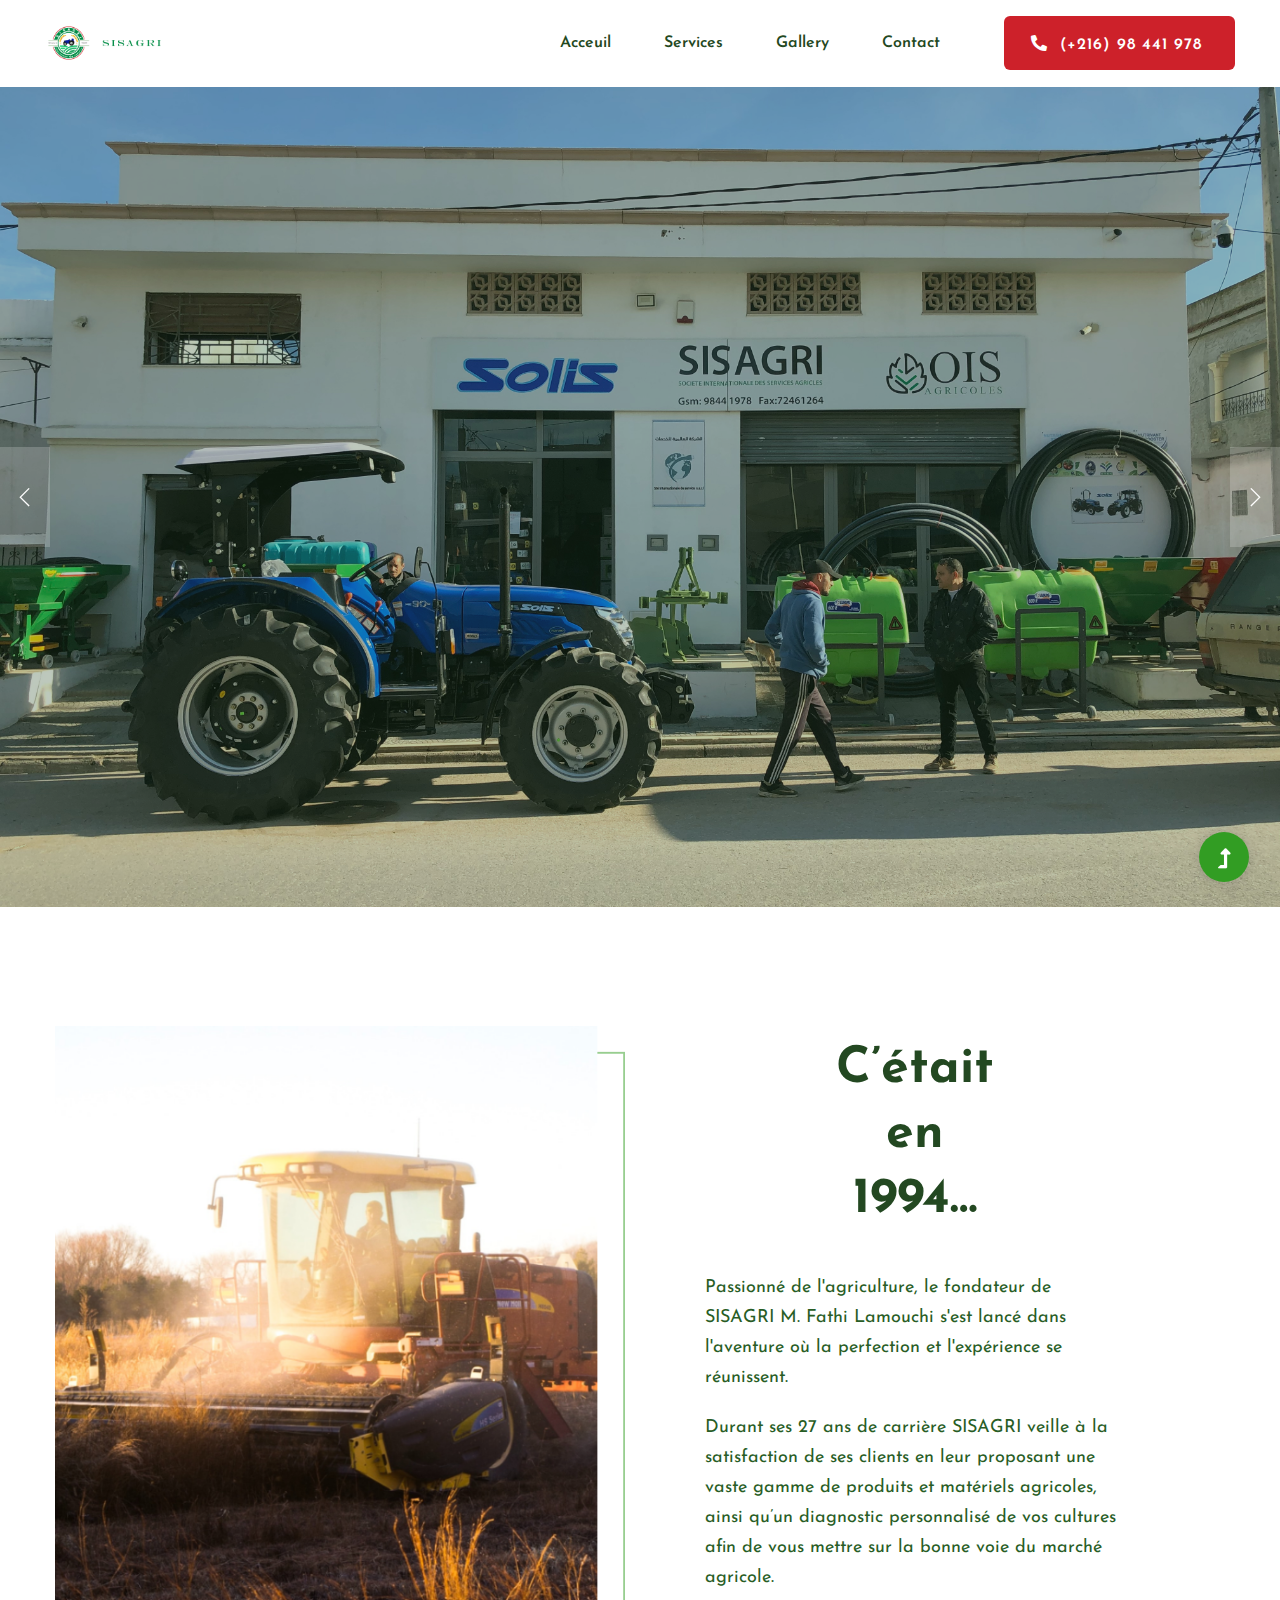
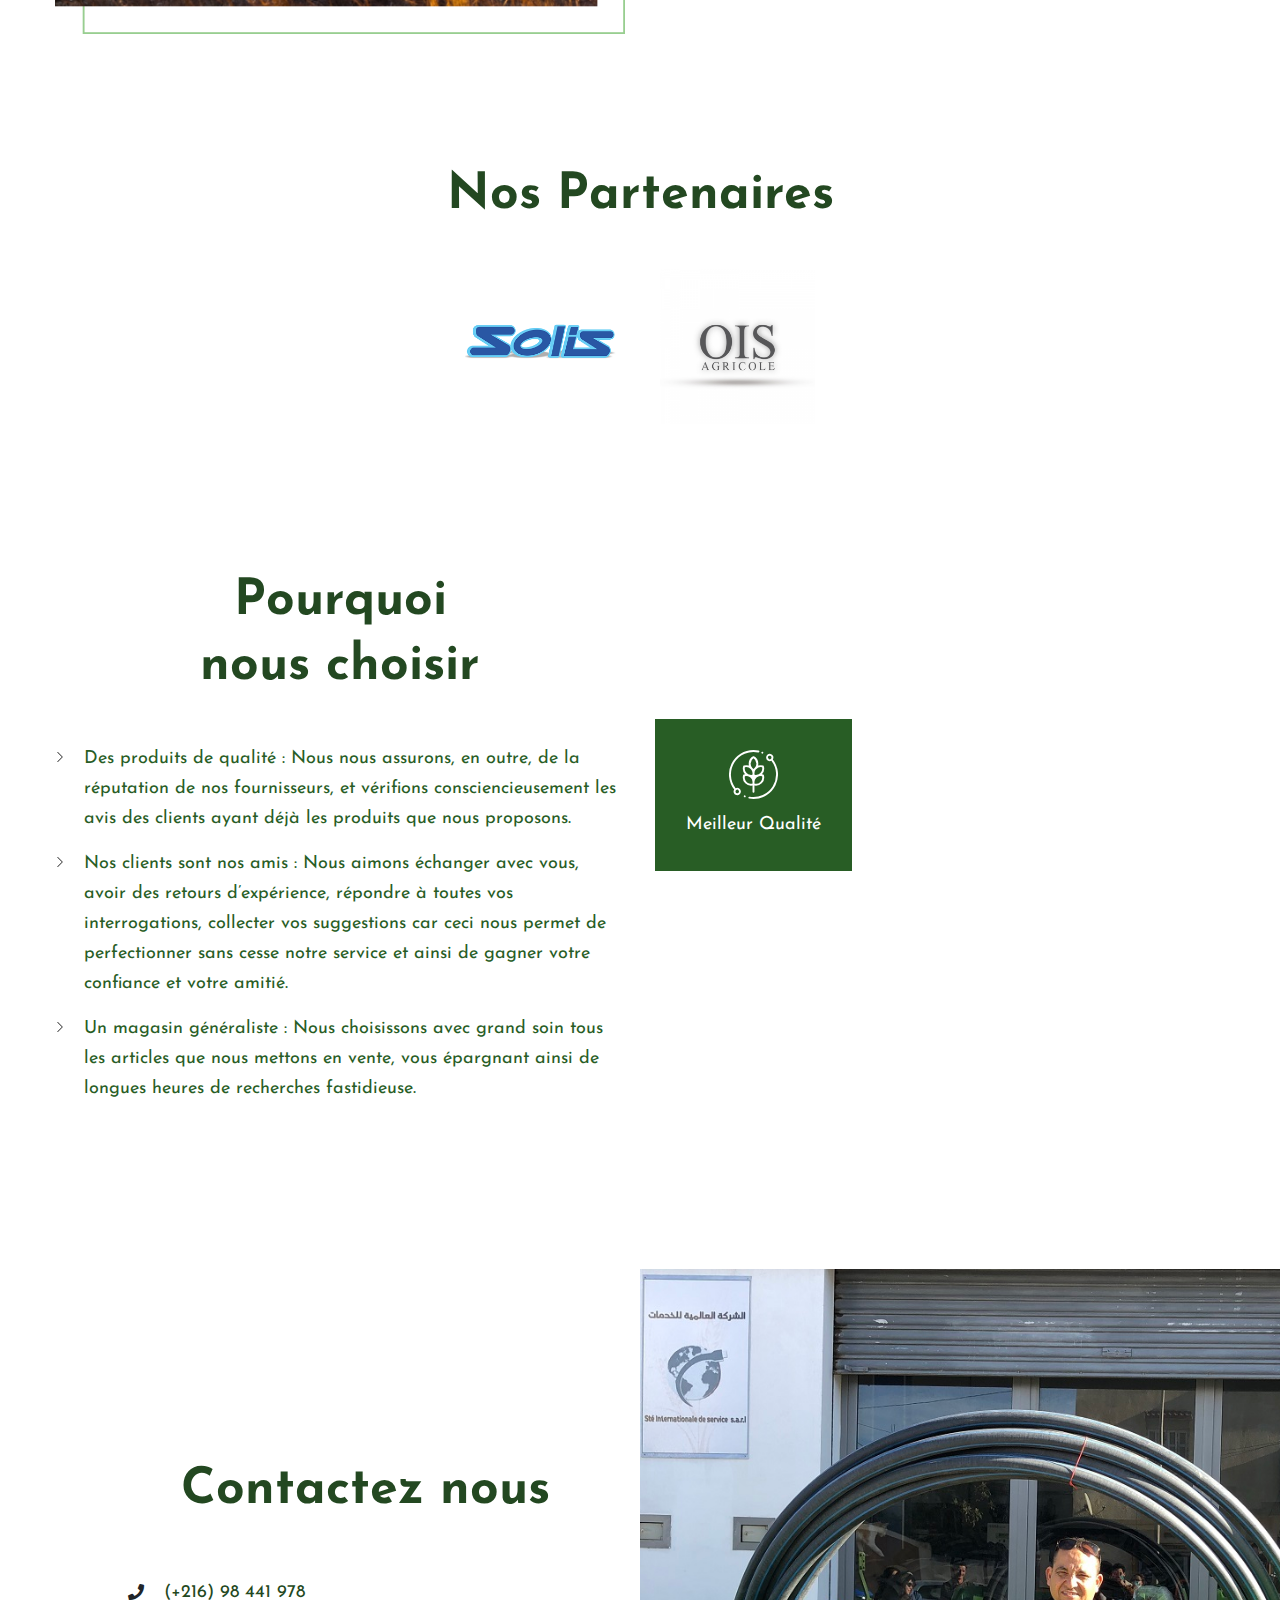
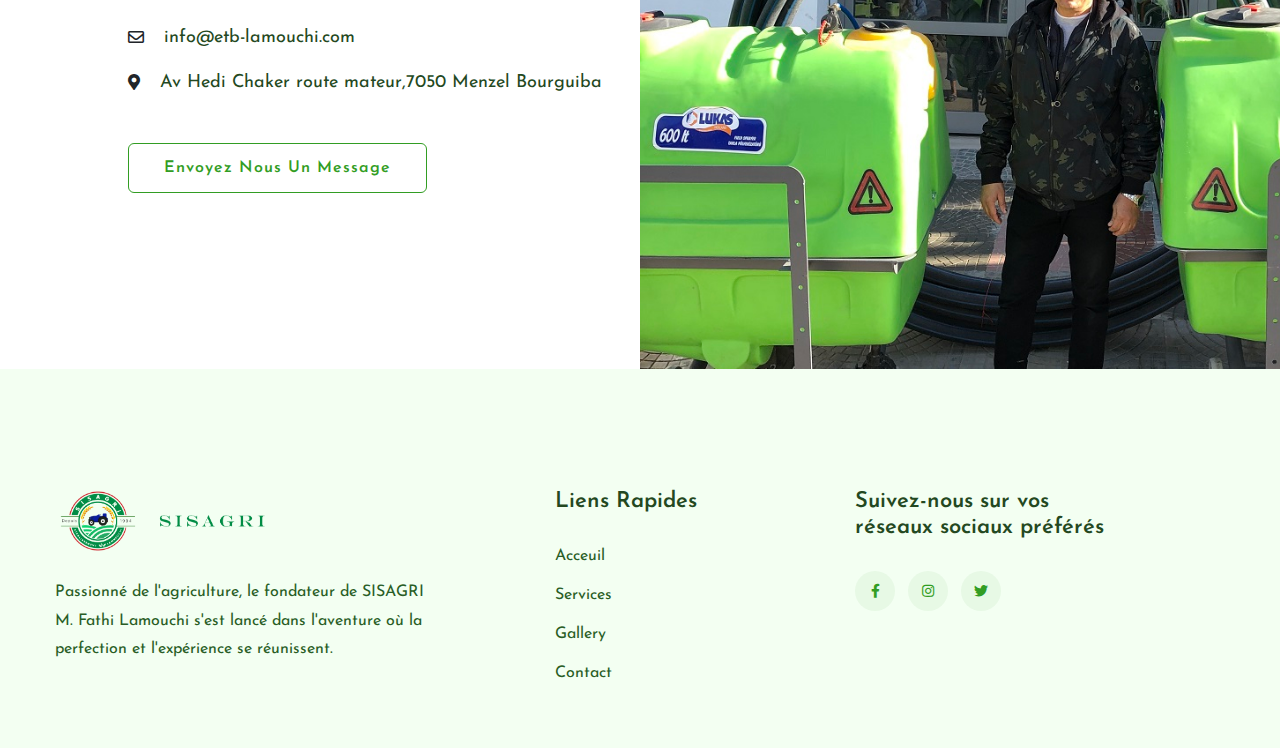
==== commit a473aa4c: "ee" ====
--- a/index.html
+++ b/index.html
@@ -182,13 +182,12 @@
                                 <p>Un magasin généraliste : Nous choisissons avec grand soin tous les articles que nous mettons en vente, vous épargnant ainsi de longues heures de recherches fastidieuse.</p>
                             </div>
                         </div>
-                        <a href="tel:0021621509309" class="btn"><i class="fas fa-phone-alt"></i>(+216) 21 509 309</a>
                     </div>
                 </div>
                 <div class="col-lg-6 col-md-12">
                     <!-- about-img -->
                     <div class="about-img about-img2  ">
-                        <img src="assets/img/gallery/about2.png"  alt="">
+                        <img src="assets/img/gallery/about2.JPG"  alt="">
                         <!-- img cap -->
                         <div class="info-man text-center">
                             <div class="head-cap">
@@ -242,7 +241,7 @@
                     </li>
                 </ul>
             </div>
-            <a href="#" class="border-btn">Envoyez Nous Un Message</a>
+            <a href="contact.html" class="border-btn">Envoyez Nous Un Message</a>
         </div>
     </div>
     <!--Right Contents  -->
